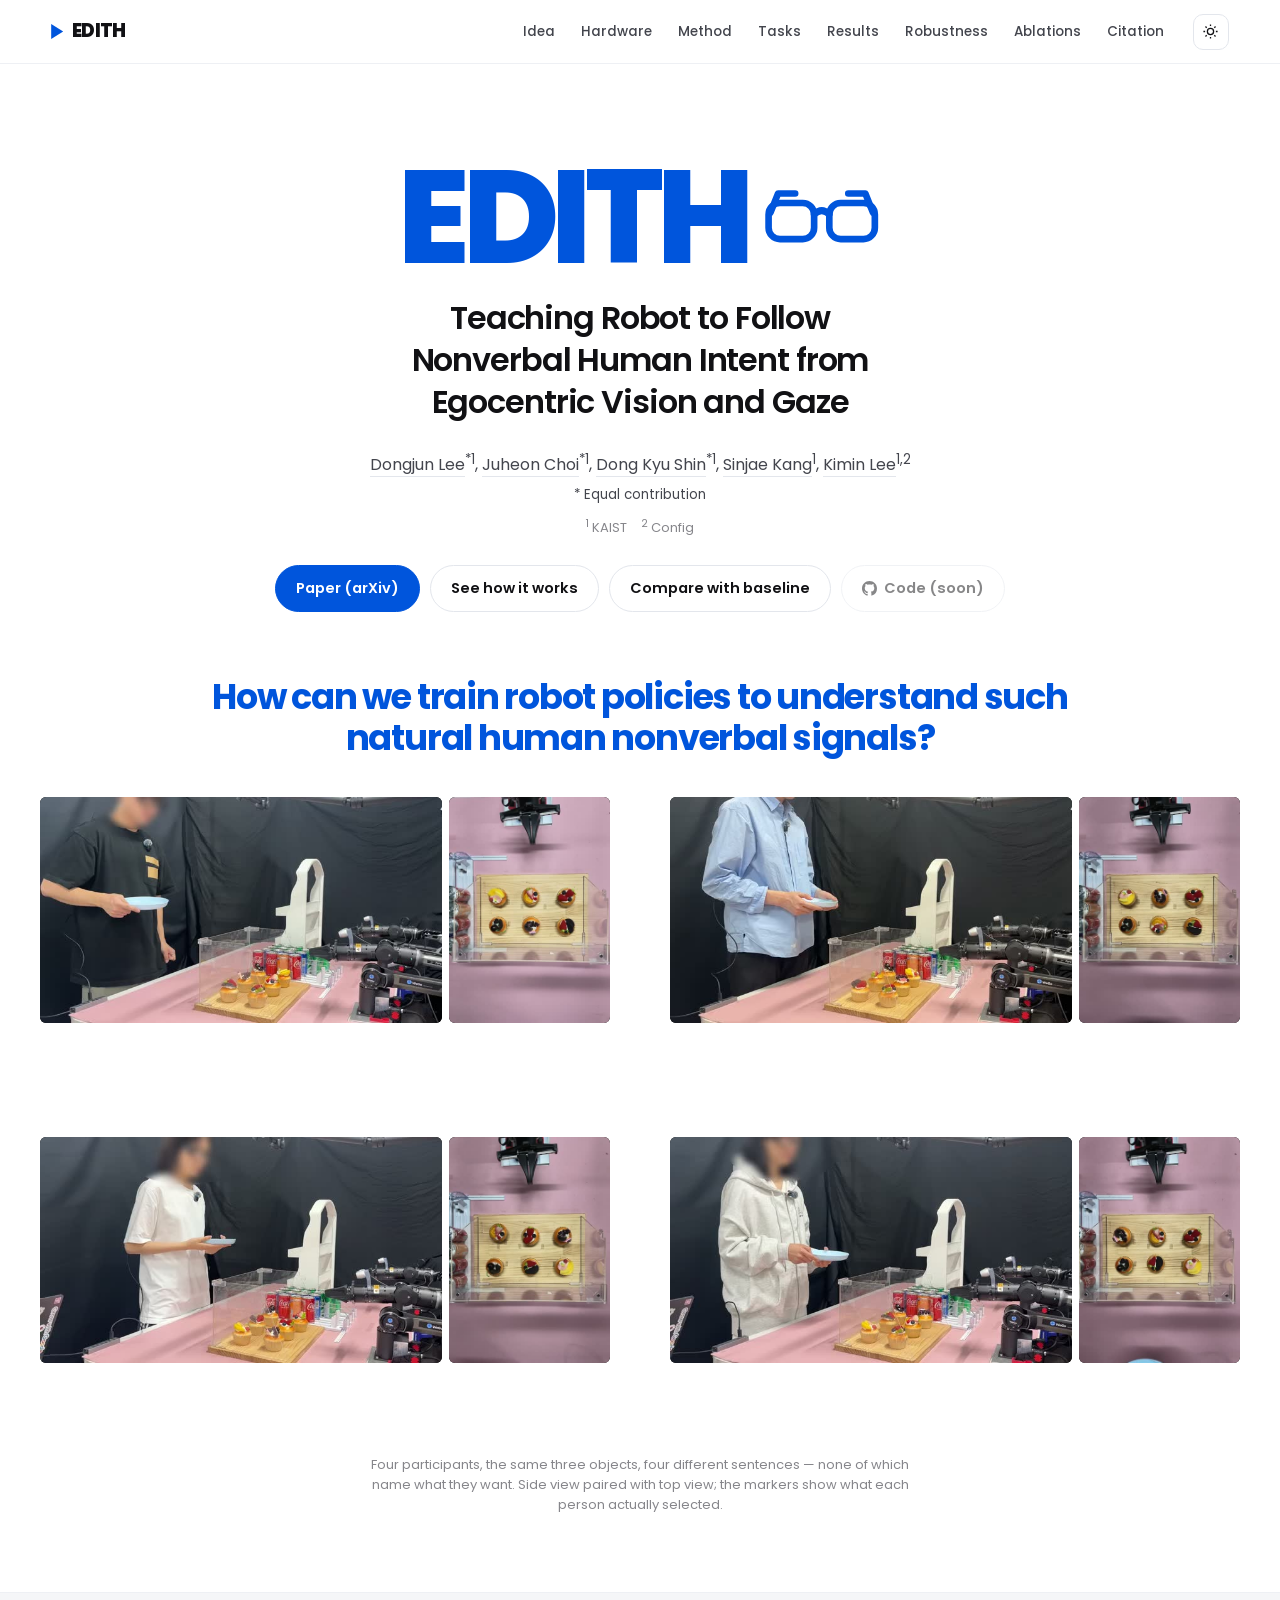
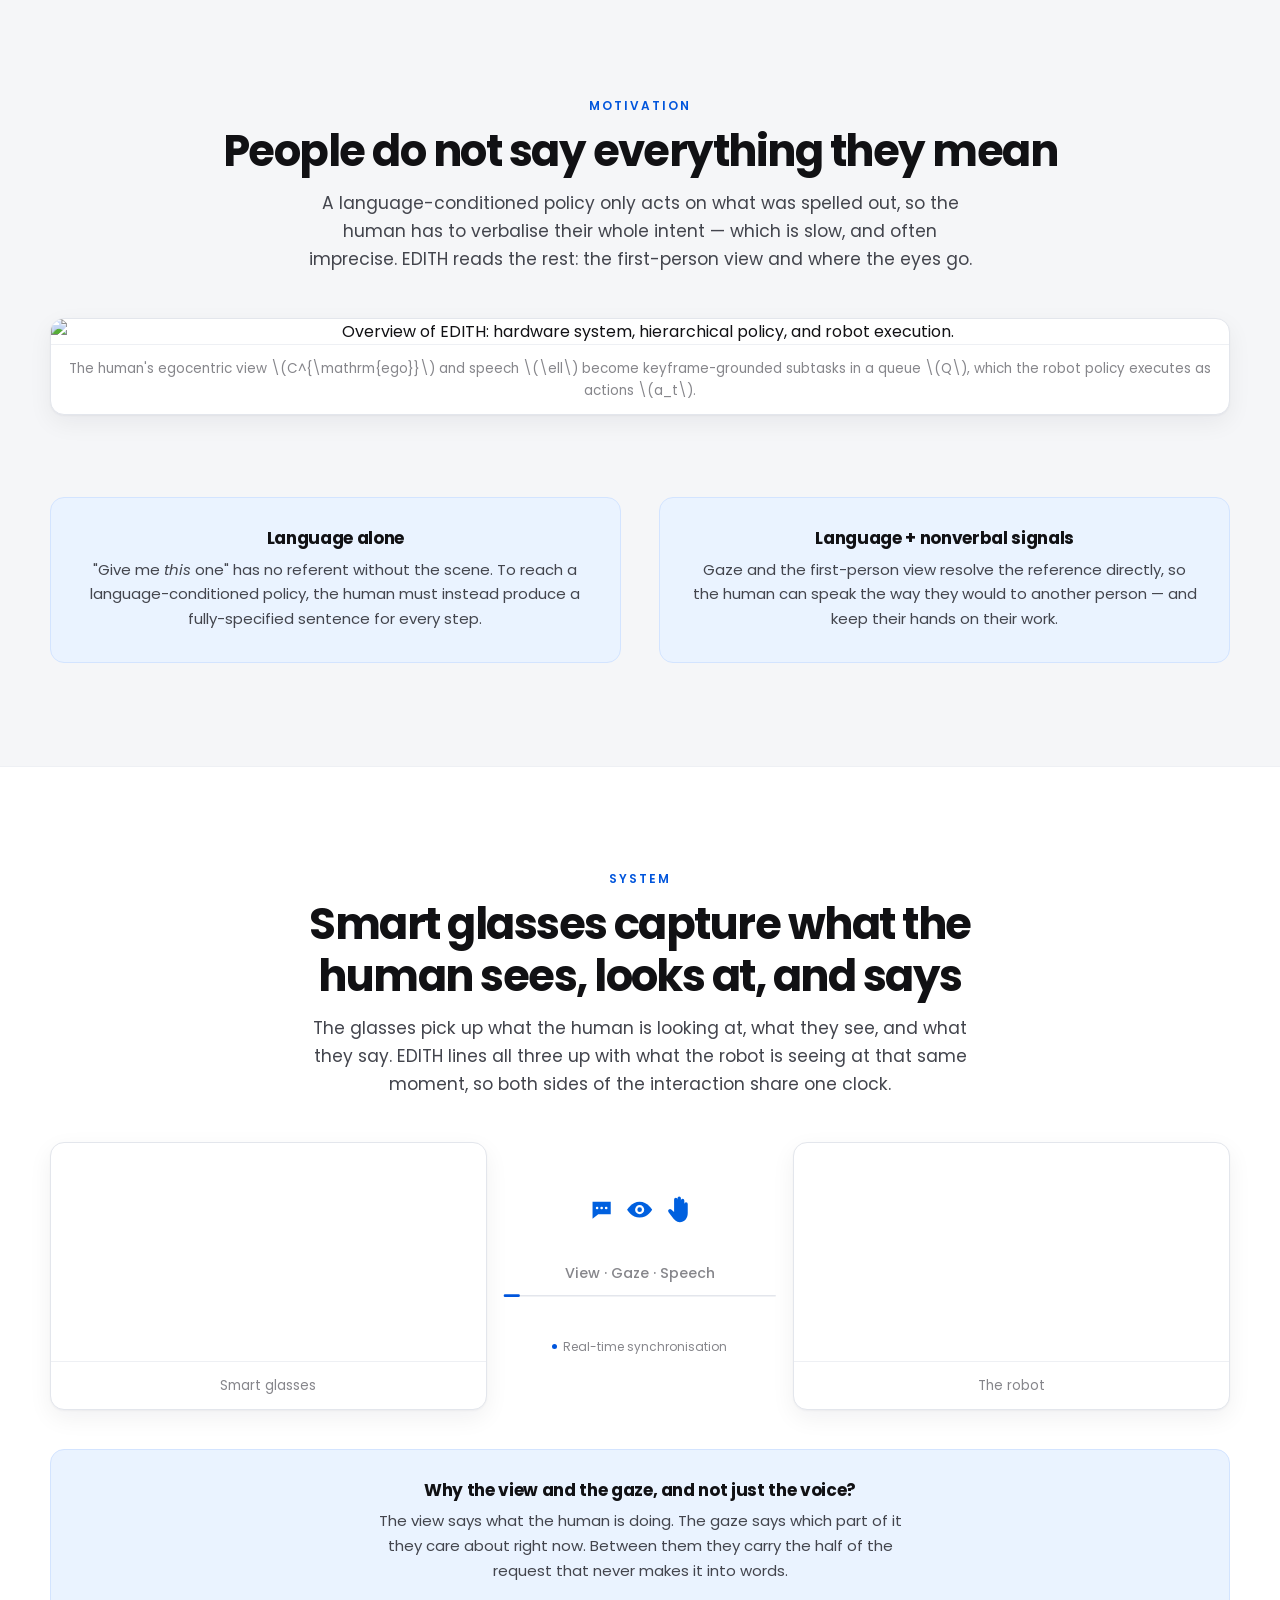
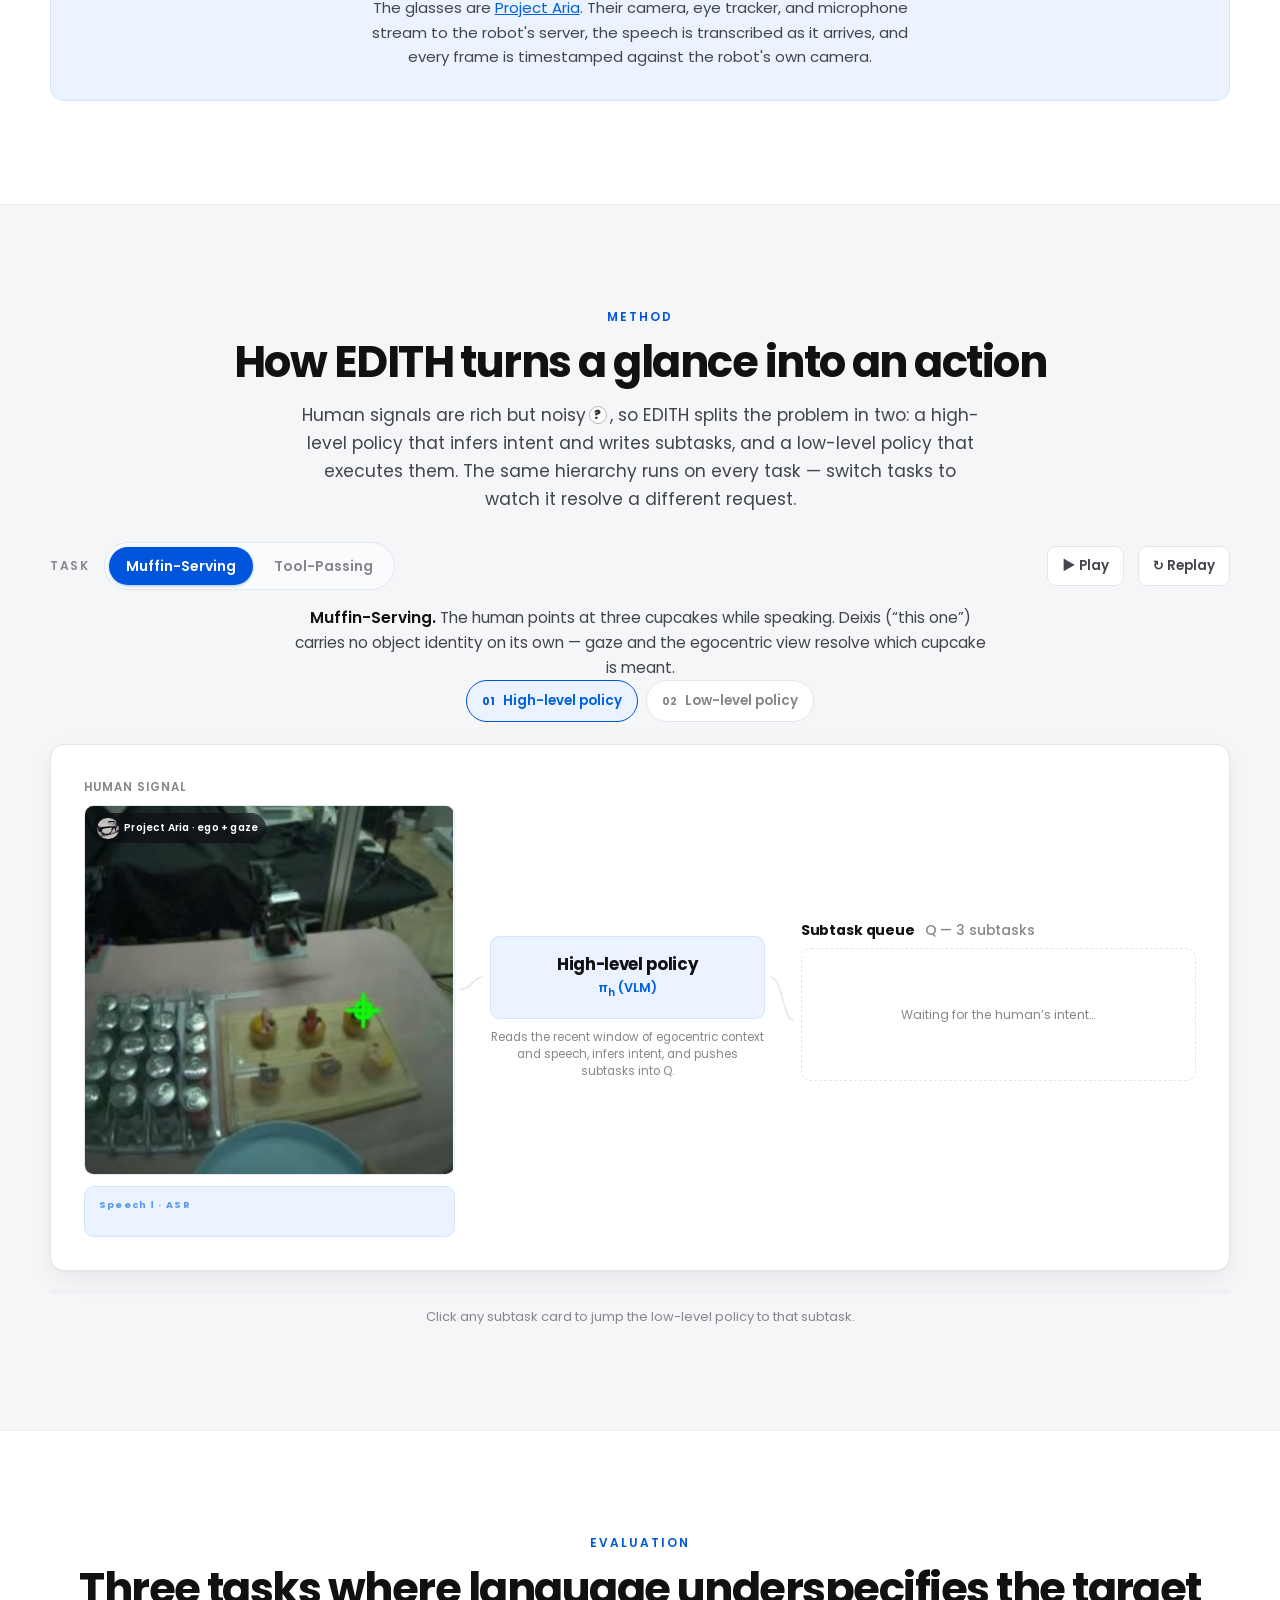
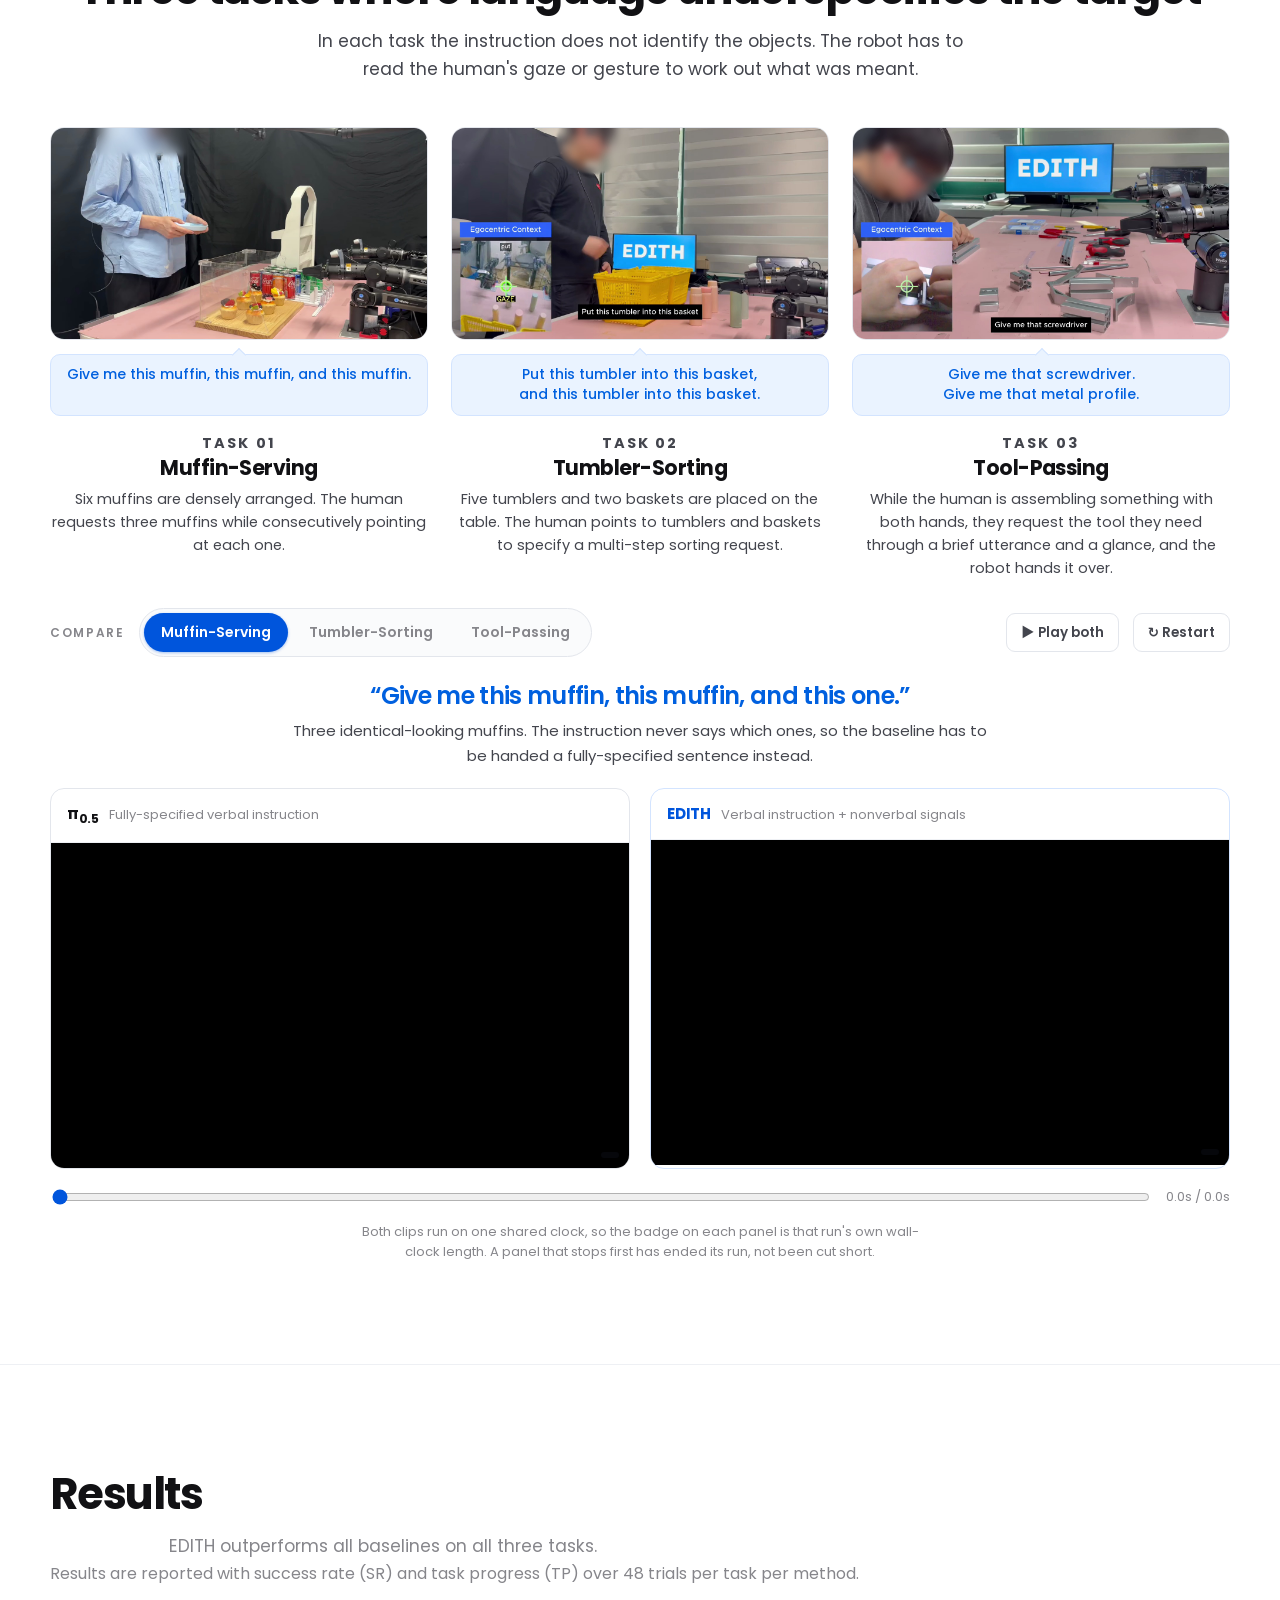
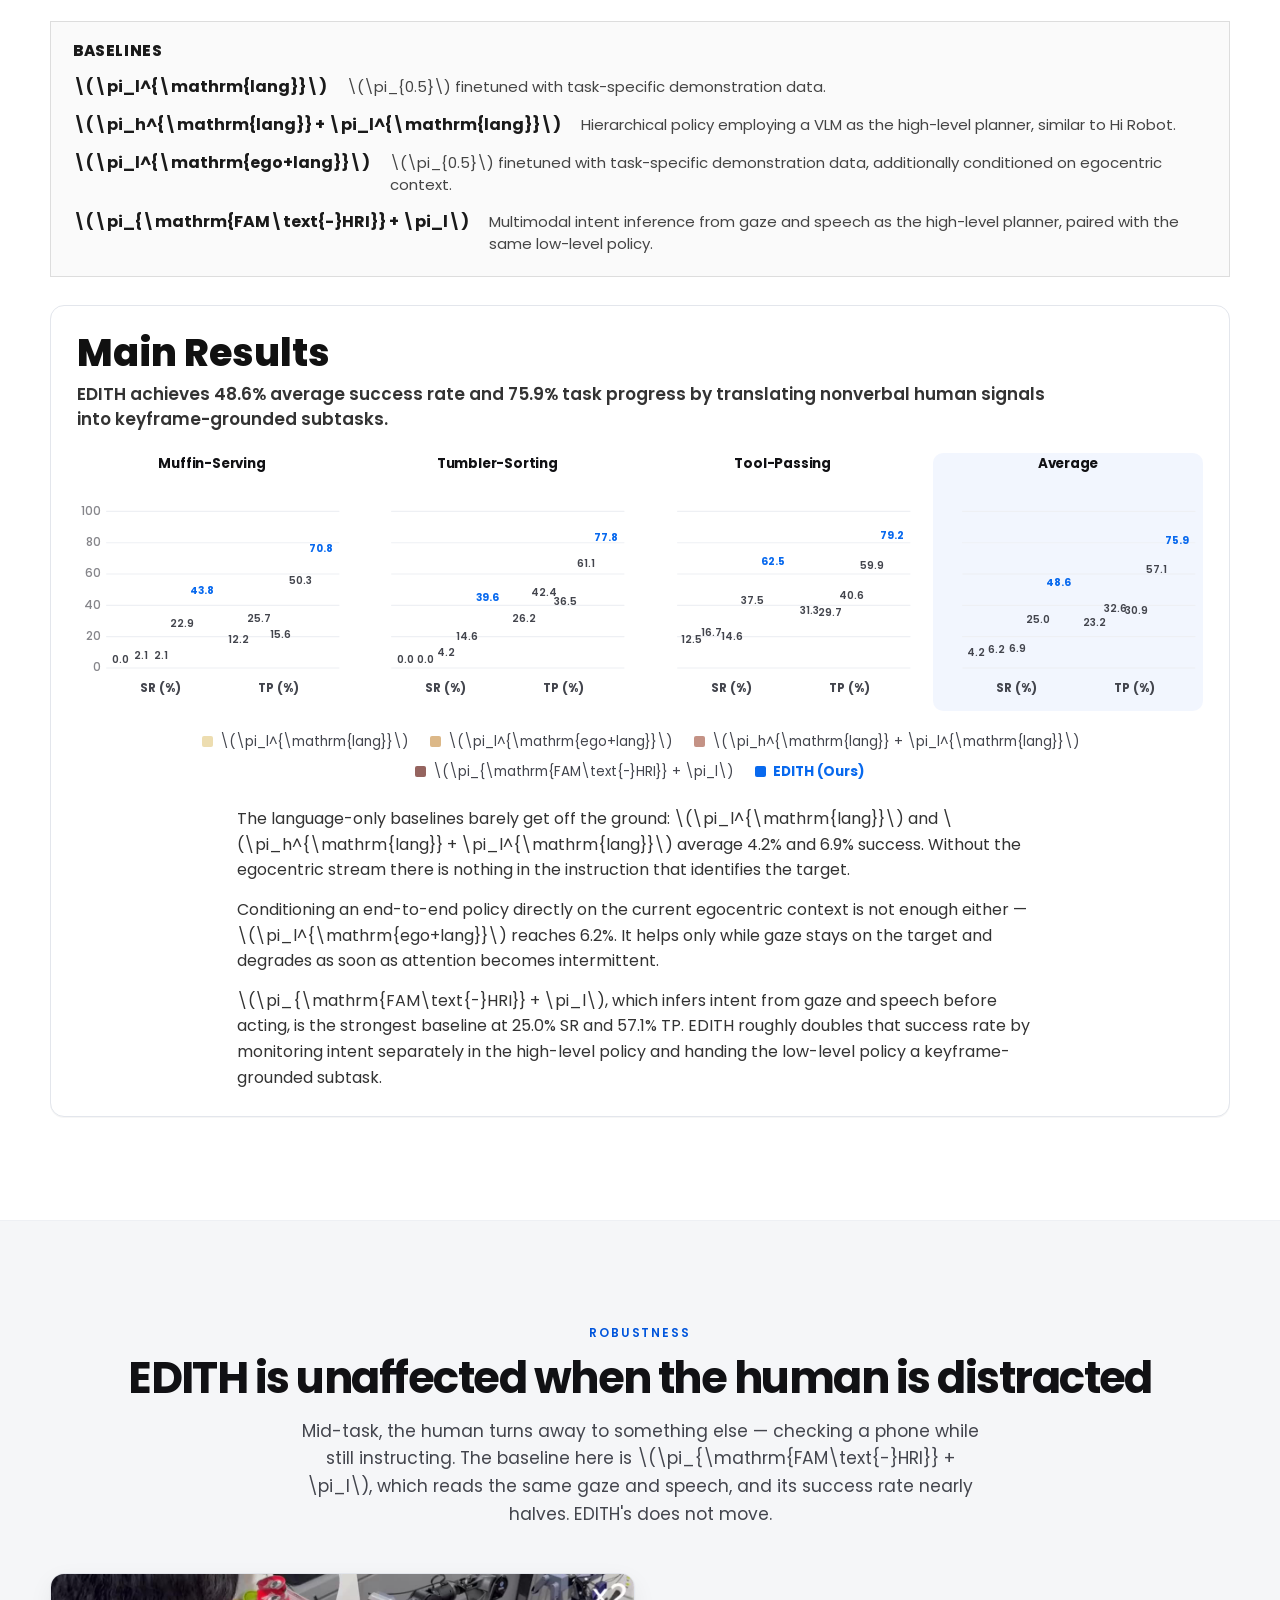
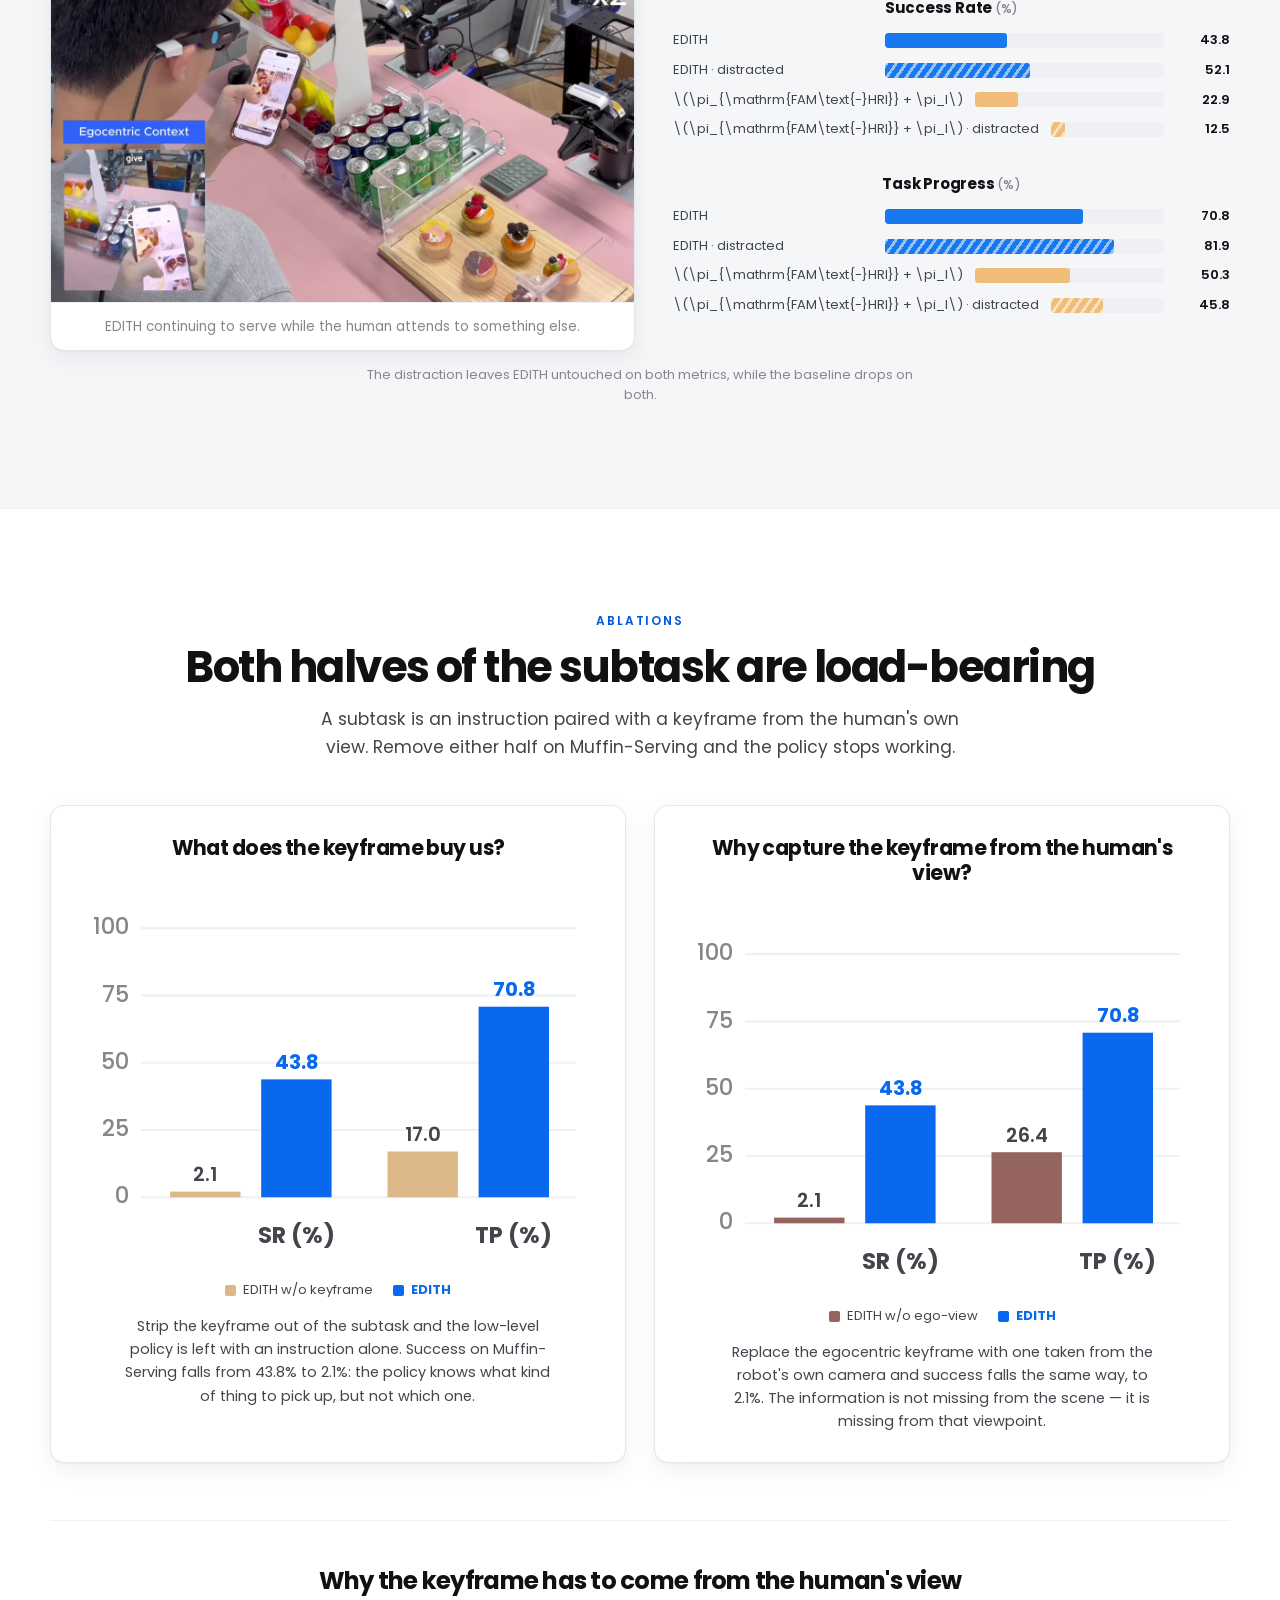
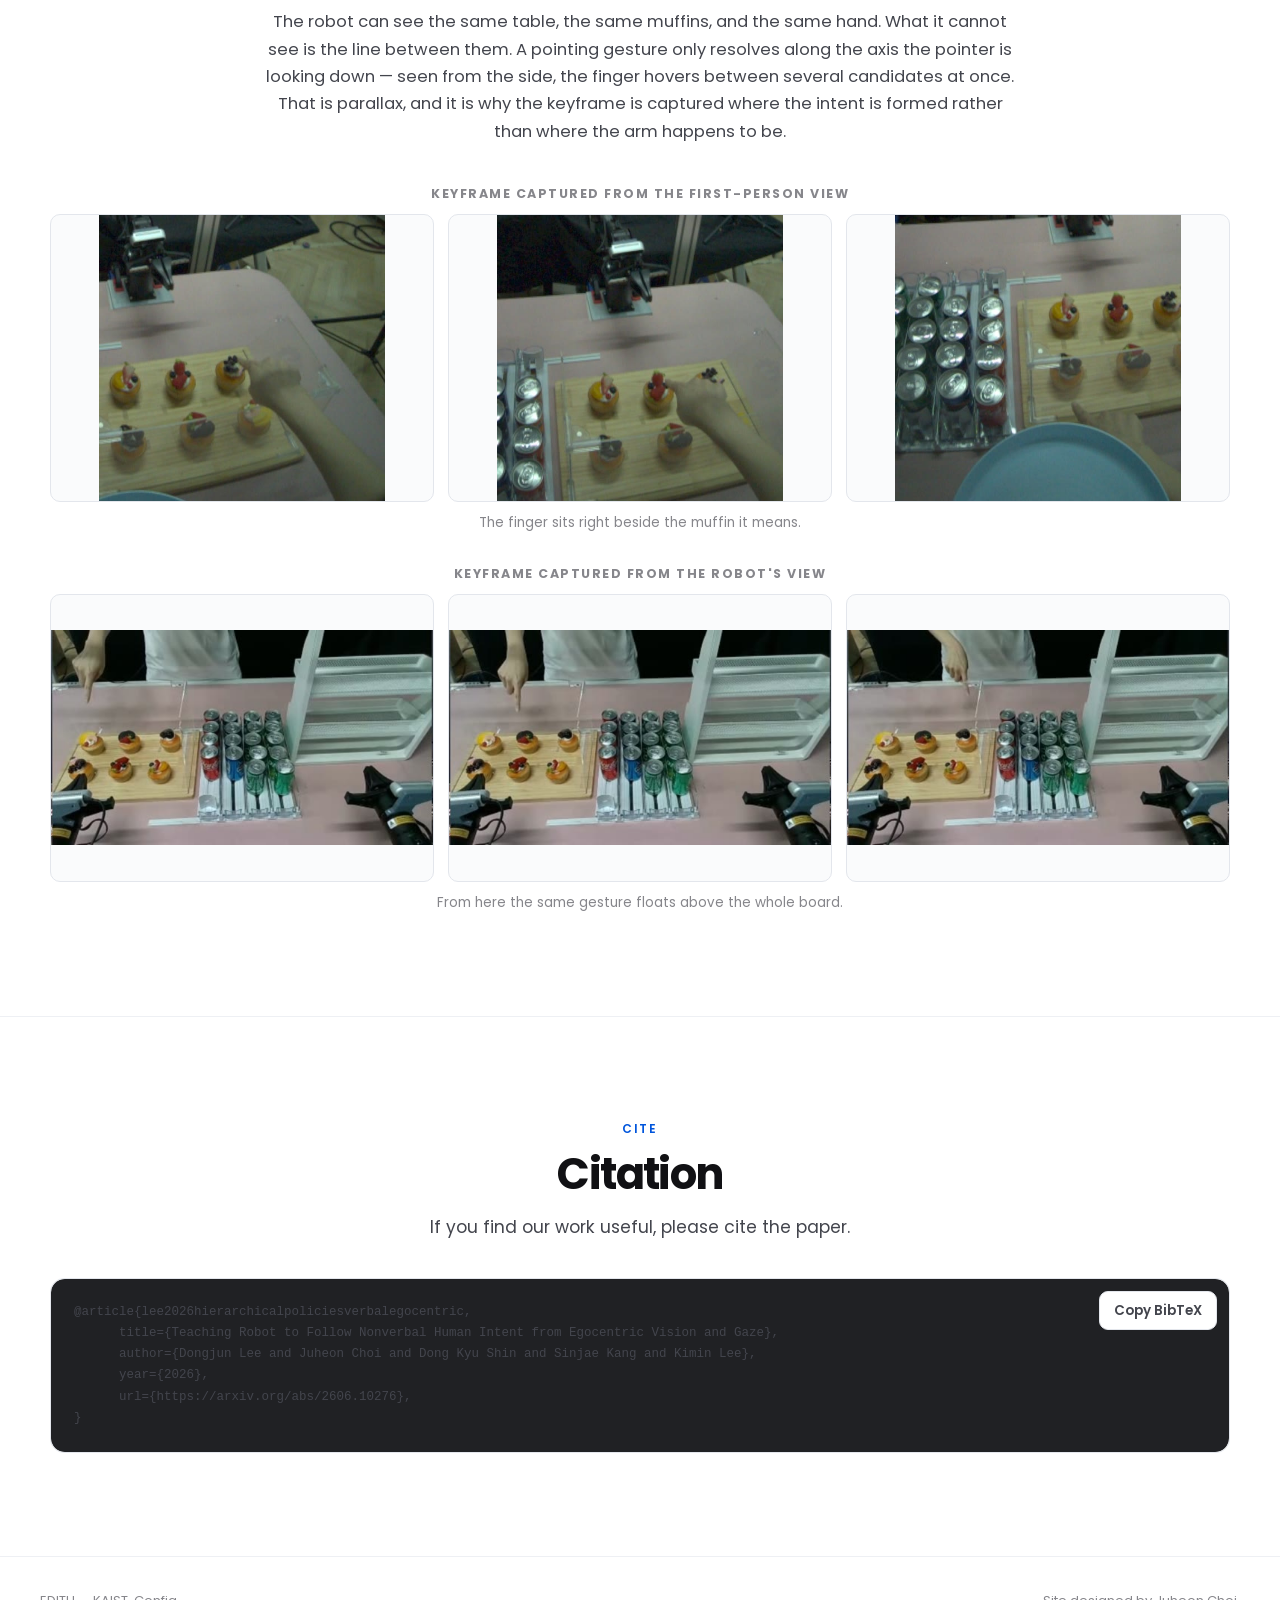
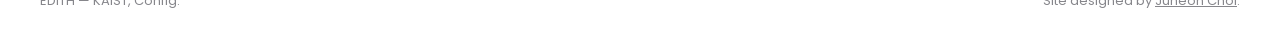
==== index.html @ f9e551e9 "Rebuild the site around the research presentation Rework the page in the presentation's visual langu" ====
<!doctype html>
<html lang="en">
  <head>
    <meta charset="utf-8">
    <meta name="viewport" content="width=device-width, initial-scale=1, viewport-fit=cover">
    <title>EDITH | Teaching Robot to Follow Nonverbal Human Intent from Egocentric Vision and Gaze</title>
    <meta name="description" content="EDITH helps robots infer human intent from first-person view, gaze, and speech, then act on that intent through a hierarchical policy.">
    <meta name="robots" content="index, follow">
    <link rel="canonical" href="https://project-edith.github.io/">
    <meta property="og:title" content="EDITH | Teaching Robot to Follow Nonverbal Human Intent from Egocentric Vision and Gaze">
    <meta property="og:description" content="EDITH helps robots infer human intent from first-person view, gaze, and speech, then act on that intent through a hierarchical policy.">
    <meta property="og:type" content="website">
    <meta property="og:url" content="https://project-edith.github.io/">
    <meta property="og:site_name" content="EDITH">
    <meta property="og:image" content="https://project-edith.github.io/assets/preview.png">
    <meta property="og:image:width" content="950">
    <meta property="og:image:height" content="756">
    <meta name="twitter:card" content="summary_large_image">
    <meta name="twitter:title" content="EDITH | Teaching Robot to Follow Nonverbal Human Intent from Egocentric Vision and Gaze">
    <meta name="twitter:description" content="EDITH helps robots infer human intent from first-person view, gaze, and speech, then act on that intent through a hierarchical policy.">
    <meta name="twitter:image" content="https://project-edith.github.io/assets/preview.png">
    <link rel="icon" href="assets/icon.png?v=20260605" type="image/png">
    <link rel="apple-touch-icon" href="assets/icon.png?v=20260605">

    <script>
      // Applied before first paint so a stored theme never flashes the other one.
      try {
        const stored = localStorage.getItem("edith-theme");
        if (stored === "light" || stored === "dark") document.documentElement.dataset.theme = stored;
      } catch (error) { /* storage blocked */ }
    </script>

    <link rel="preconnect" href="https://fonts.googleapis.com">
    <link rel="preconnect" href="https://fonts.gstatic.com" crossorigin>
    <link rel="stylesheet" href="https://fonts.googleapis.com/css2?family=Poppins:wght@400;500;600;700;800&family=Noto+Sans+KR:wght@400;500;600;700&display=swap">

    <script async src="https://www.googletagmanager.com/gtag/js?id=G-WE48BRQSDJ"></script>
    <script>
      window.dataLayer = window.dataLayer || [];
      function gtag(){dataLayer.push(arguments);}
      gtag("js", new Date());
      gtag("config", "G-WE48BRQSDJ");
    </script>

    <script>
      window.MathJax = {
        tex: { inlineMath: [["\\(", "\\)"]], processEscapes: true },
        options: { skipHtmlTags: ["script", "noscript", "style", "textarea", "pre", "code"] }
      };
    </script>
    <script defer src="https://cdn.jsdelivr.net/npm/mathjax@3/es5/tex-chtml.js"></script>

    <!-- styles.css first: it carries the result charts. site.css retunes its
         tokens and owns the page shell; mechanism.css owns the explorer. -->
    <link rel="stylesheet" href="styles.css?v=rebuild-20260921">
    <link rel="stylesheet" href="site.css?v=rebuild-20260921">
    <link rel="stylesheet" href="mechanism.css?v=rebuild-20260921">
  </head>

  <body>
    <header class="site-header">
      <a class="site-brand" href="#top"><i></i>EDITH</a>
      <nav class="site-nav" aria-label="Sections">
        <a href="#idea">Idea</a>
        <a href="#hardware">Hardware</a>
        <a href="#mechanism">Method</a>
        <a href="#tasks">Tasks</a>
        <a href="#results">Results</a>
        <a href="#robustness">Robustness</a>
        <a href="#ablations">Ablations</a>
        <a href="#citation">Citation</a>
      </nav>
      <button class="theme-toggle" type="button" data-theme-toggle aria-label="Toggle dark mode">
        <svg class="icon-sun" viewBox="0 0 24 24" aria-hidden="true"><circle cx="12" cy="12" r="4.4"/><path d="M12 2v2.4M12 19.6V22M2 12h2.4M19.6 12H22M4.9 4.9l1.7 1.7M17.4 17.4l1.7 1.7M19.1 4.9l-1.7 1.7M6.6 17.4l-1.7 1.7"/></svg>
        <svg class="icon-moon" viewBox="0 0 24 24" aria-hidden="true"><path d="M20 14.3A8.4 8.4 0 0 1 9.7 4a8.4 8.4 0 1 0 10.3 10.3Z"/></svg>
      </button>
    </header>

    <main id="top">
      <!-- ============================== hero ============================== -->
      <section class="section page-hero" aria-label="EDITH">
        <div class="shell">
          <h1>
            <span class="ph-title-line">EDITH<span class="glasses" role="img" aria-label="Smart glasses">
              <svg viewBox="0 0 64 34" aria-hidden="true">
                <defs><clipPath id="glasses-lenses"><rect x="6" y="12" width="20" height="15" rx="5"/><rect x="38" y="12" width="20" height="15" rx="5"/></clipPath></defs>
                <g fill="none" stroke="currentColor" stroke-width="3.5" stroke-linecap="round" stroke-linejoin="round">
                  <path d="M5 15 9 5h9M59 15 55 5h-9"/>
                  <rect x="4" y="10" width="24" height="19" rx="6"/>
                  <rect x="36" y="10" width="24" height="19" rx="6"/>
                  <path d="M28 16q4-4 8 0"/>
                </g>
                <g clip-path="url(#glasses-lenses)"><path class="lens-shimmer" d="M-12 8h9l14 25H2Z" fill="currentColor" opacity=".32"/></g>
              </svg>
            </span></span>
          </h1>
          <p class="ph-subtitle">
            Teaching Robot to Follow Nonverbal Human Intent
            from Egocentric Vision and Gaze
          </p>

          <p class="ph-authors">
            <a href="https://dgjun32.github.io/" target="_blank" rel="noopener">Dongjun Lee</a><sup>*1</sup>,
            <a href="https://juheonchoi.com" target="_blank" rel="noopener">Juheon Choi</a><sup>*1</sup>,
            <a href="https://donkeyu99.github.io/" target="_blank" rel="noopener">Dong Kyu Shin</a><sup>*1</sup>,
            <a href="https://sinjae.me/" target="_blank" rel="noopener">Sinjae Kang</a><sup>1</sup>,
            <a href="https://sites.google.com/view/kiminlee" target="_blank" rel="noopener">Kimin Lee</a><sup>1,2</sup>
            <br><small>* Equal contribution</small>
          </p>
          <p class="ph-affil">
            <span><sup>1</sup> KAIST</span><span><sup>2</sup> Config</span>
          </p>

          <div class="ph-links">
            <a class="is-primary" href="https://arxiv.org/abs/2606.10276" target="_blank" rel="noopener" data-analytics-event="click_paper" data-resource-kind="paper">Paper (arXiv)</a>
            <a href="#mechanism">See how it works</a>
            <a href="#tasks">Compare with baseline</a>
            <a aria-disabled="true" data-analytics-event="click_code" data-resource-kind="code">
              <svg viewBox="0 0 16 16" aria-hidden="true"><path d="M8 0C3.58 0 0 3.58 0 8c0 3.54 2.29 6.53 5.47 7.59.4.07.55-.17.55-.38 0-.19-.01-.82-.01-1.49-2.01.37-2.53-.49-2.69-.94-.09-.23-.48-.94-.82-1.13-.28-.15-.68-.52-.01-.53.63-.01 1.08.58 1.23.82.72 1.21 1.87.87 2.33.66.07-.52.28-.87.51-1.07-1.78-.2-3.64-.89-3.64-3.95 0-.87.31-1.59.82-2.15-.08-.2-.36-1.02.08-2.12 0 0 .67-.21 2.2.82.64-.18 1.32-.27 2-.27.68 0 1.36.09 2 .27 1.53-1.04 2.2-.82 2.2-.82.44 1.1.16 1.92.08 2.12.51.56.82 1.27.82 2.15 0 3.07-1.87 3.75-3.65 3.95.29.25.54.73.54 1.48 0 1.07-.01 1.93-.01 2.2 0 .21.15.46.55.38A8.01 8.01 0 0016 8c0-4.42-3.58-8-8-8z"/></svg>
              Code (soon)
            </a>
          </div>

          <h2 class="nv-question">How can we train robot policies to understand such<br class="nv-break">natural human nonverbal signals?</h2>
          <div class="nv-stage">
            <div class="nv-grid" data-nonverbal aria-label="Four participants asking for the same three objects"></div>
          </div>
          <p class="section-note" style="text-align:center;margin-inline:auto">
            Four participants, the same three objects, four different sentences —
            none of which name what they want. Side view paired with top view;
            the markers show what each person actually selected.
          </p>
        </div>
      </section>

      <!-- ============================== idea ============================== -->
      <section class="section is-sunken" id="idea">
        <div class="shell" data-reveal>
          <p class="section-kicker">Motivation</p>
          <h2>People do not say everything they mean</h2>
          <p class="section-lede">
            A language-conditioned policy only acts on what was spelled out, so the human
            has to verbalise their whole intent — which is slow, and often imprecise.
            EDITH reads the rest: the first-person view and where the eyes go.
          </p>

          <figure class="figure-frame">
            <img src="assets/overview_figure.png" alt="Overview of EDITH: hardware system, hierarchical policy, and robot execution.">
            <figcaption>
              The human's egocentric view \(C^{\mathrm{ego}}\) and speech \(\ell\) become
              keyframe-grounded subtasks in a queue \(Q\), which the robot policy executes as
              actions \(a_t\).
            </figcaption>
          </figure>

          <div class="duo">
            <div class="callout">
              <h3>Language alone</h3>
              <p>
                "Give me <em>this</em> one" has no referent without the scene. To reach a
                language-conditioned policy, the human must instead produce a fully-specified
                sentence for every step.
              </p>
            </div>
            <div class="callout">
              <h3>Language + nonverbal signals</h3>
              <p>
                Gaze and the first-person view resolve the reference directly, so the human can
                speak the way they would to another person — and keep their hands on their work.
              </p>
            </div>
          </div>
        </div>
      </section>

      <!-- ============================ hardware ============================ -->
      <section class="section" id="hardware">
        <div class="shell" data-reveal>
          <p class="section-kicker">System</p>
          <h2>Smart glasses capture what the<br class="nv-break">human sees, looks at, and says</h2>
          <p class="section-lede">
            The glasses pick up what the human is looking at, what they see, and what they
            say. EDITH lines all three up with what the robot is seeing at that same moment,
            so both sides of the interaction share one clock.
          </p>

          <div class="hw-diagram">
            <figure class="figure-frame hw-device">
              <video autoplay muted loop playsinline preload="metadata">
                <source src="assets/web/glass.mp4" type="video/mp4">
              </video>
              <figcaption>Smart glasses</figcaption>
            </figure>

            <div class="hw-link" role="img" aria-label="The human's view, gaze, and speech stream from the glasses to the robot in real time">
              <span class="intent-icons hw-icons" aria-hidden="true">
                <svg class="speech-icon" viewBox="0 0 24 24"><path d="M4 5h16v11H9l-5 4V5Z"/><g class="speech-dots"><circle cx="8" cy="10.5" r="1.15"/><circle cx="12" cy="10.5" r="1.15"/><circle cx="16" cy="10.5" r="1.15"/></g></svg>
                <svg class="gaze-icon" viewBox="0 0 24 24"><path d="M1 12s4-7 11-7 11 7 11 7-4 7-11 7S1 12 1 12Z"/><g class="gaze-pupil"><circle class="icon-cutout" cx="12" cy="12" r="4"/><circle cx="12" cy="12" r="2"/></g></svg>
                <svg class="gesture-icon" viewBox="0 0 24 24"><path d="M8 12V3a1.5 1.5 0 0 1 3 0v7-8a1.5 1.5 0 0 1 3 0v8-6a1.5 1.5 0 0 1 3 0v7-4a1.5 1.5 0 0 1 3 0v8c0 5-3 8-7 8-3 0-5-2-7-5l-3-4a1.7 1.7 0 0 1 2.5-2.2L8 14Z"/></svg>
              </span>
              <svg class="hw-lane-svg" viewBox="0 0 360 140" aria-hidden="true">
                <defs><path pathLength="100" id="hw-lane" d="M0 90 H360"/></defs>
                <text class="hw-stream-label" x="180" y="66">View · Gaze · Speech</text>
                <g class="hw-track"><use href="#hw-lane"/></g>
                <g class="hw-packets"><use class="hw-packet" href="#hw-lane"/></g>
              </svg>
              <span class="hw-sync"><i></i>Real-time synchronisation</span>
            </div>

            <figure class="figure-frame hw-device">
              <video autoplay muted loop playsinline preload="metadata">
                <source src="assets/web/robot.mp4" type="video/mp4">
              </video>
              <figcaption>The robot</figcaption>
            </figure>
          </div>

          <div class="callout">
            <h3>Why the view and the gaze, and not just the voice?</h3>
            <p>
              The view says what the human is doing. The gaze says which part of it they
              care about right now. Between them they carry the half of the request that
              never makes it into words.
            </p>
            <p>
              The glasses are
              <a href="https://www.projectaria.com/" target="_blank" rel="noreferrer">Project Aria</a>.
              Their camera, eye tracker, and microphone stream to the robot's server, the
              speech is transcribed as it arrives, and every frame is timestamped against
              the robot's own camera.
            </p>
          </div>
        </div>
      </section>

      <!-- =========================== mechanism ============================ -->
      <section class="section is-sunken mech" id="mechanism" data-mech-root>
        <div class="shell">
          <p class="section-kicker">Method</p>
          <h2>How EDITH turns a glance into an action</h2>
          <p class="section-lede">
            Human signals are rich but noisy<button class="noisy-help-button" type="button" data-noisy-modal-open aria-label="Why are human signals noisy?">?</button>, so EDITH splits the problem in two: a high-level
            policy that infers intent and writes subtasks, and a low-level policy that executes
            them. The same hierarchy runs on every task — switch tasks to watch it resolve a
            different request.
          </p>

          <div class="mech-toolbar">
            <span class="mech-toolbar-label">Task</span>
            <div class="pill-tabs" role="tablist" aria-label="Task" data-mech-tasks></div>
            <span class="mech-spacer"></span>
            <button class="ghost-button" type="button" data-mech-play>❚❚ Pause</button>
            <button class="ghost-button" type="button" data-mech-replay>↻ Replay</button>
          </div>

          <p class="mech-caption" data-mech-caption></p>
          <ol class="mech-acts" role="tablist" aria-label="Pipeline stage" data-mech-acts></ol>
          <div class="mech-stage" data-mech-stage></div>
          <div class="mech-transport"><div class="mech-progress"><i data-mech-progress></i></div></div>
          <p class="section-note">
            Click any subtask card to jump the low-level policy to that subtask.
          </p>
        </div>
      </section>

      <!-- ============================= tasks ============================== -->
      <section class="section" id="tasks">
        <div class="shell" data-reveal>
          <p class="section-kicker">Evaluation</p>
          <h2>Three tasks where language underspecifies the target</h2>
          <p class="section-lede">
            In each task the instruction does not identify the objects. The robot has to read
            the human's gaze or gesture to work out what was meant.
          </p>

          <div class="eval-grid">
            <figure class="eval-task" data-eval-task="muffin">
              <div class="eval-media">
                <video src="assets/scene/tasks/muffin.mp4" poster="assets/scene/tasks/muffin.jpg"
                       muted loop playsinline preload="metadata" aria-label="Muffin-Serving evaluation run"></video>
              </div>
              <blockquote class="eval-command"><span></span></blockquote>
              <figcaption>
                <p class="eval-index">Task 01</p>
                <h3>Muffin-Serving</h3>
                <p>Six muffins are densely arranged. The human requests three muffins while consecutively pointing at each one.</p>
              </figcaption>
            </figure>
            <figure class="eval-task" data-eval-task="tumbler">
              <div class="eval-media">
                <video src="assets/scene/tasks/tumbler.mp4" poster="assets/scene/tasks/tumbler.jpg"
                       muted loop playsinline preload="metadata" aria-label="Tumbler-Sorting evaluation run"></video>
              </div>
              <blockquote class="eval-command"><span></span></blockquote>
              <figcaption>
                <p class="eval-index">Task 02</p>
                <h3>Tumbler-Sorting</h3>
                <p>Five tumblers and two baskets are placed on the table. The human points to tumblers and baskets to specify a multi-step sorting request.</p>
              </figcaption>
            </figure>
            <figure class="eval-task" data-eval-task="tool">
              <div class="eval-media">
                <video src="assets/scene/tasks/tool.mp4" poster="assets/scene/tasks/tool.jpg"
                       muted loop playsinline preload="metadata" aria-label="Tool-Passing evaluation run"></video>
              </div>
              <blockquote class="eval-command"><span></span></blockquote>
              <figcaption>
                <p class="eval-index">Task 03</p>
                <h3>Tool-Passing</h3>
                <p>While the human is assembling something with both hands, they request the tool they need through a brief utterance and a glance, and the robot hands it over.</p>
              </figcaption>
            </figure>
          </div>
        </div>

        <div class="shell" data-compare-root>
          <div class="compare-toolbar">
            <span class="mech-toolbar-label">Compare</span>
            <div class="pill-tabs" role="tablist" aria-label="Task" data-compare-tabs></div>
            <span class="mech-spacer"></span>
            <button class="ghost-button" type="button" data-compare-play>❚❚ Pause both</button>
            <button class="ghost-button" type="button" data-compare-restart>↻ Restart</button>
          </div>

          <p class="compare-ask" data-compare-ask></p>
          <p class="compare-note" data-compare-note></p>
          <div class="compare-stage" data-compare-stage></div>
          <div class="compare-transport">
            <input type="range" min="0" max="30" step="0.05" value="0" data-compare-scrub aria-label="Scrub both videos">
            <span class="compare-clock" data-compare-clock>0.0s / 0.0s</span>
          </div>
          <p class="section-note">
            Both clips run on one shared clock, so the badge on each panel is that run's own
            wall-clock length. A panel that stops first has ended its run, not been cut short.
          </p>
        </div>
      </section>

      <!-- ============================ results ============================= -->
      <section class="section result-section" id="results">
        <div class="section-inner">
          <div class="section-heading wide">
            <h2>Results</h2>
            <p class="section-lede">
              EDITH outperforms all baselines on all three tasks.
            </p>
            <p>
              Results are reported with success rate (SR) and task progress (TP)
              over 48 trials per task per method.
            </p>
          </div>

          <div class="baseline-definitions" data-animate>
            <h3>Baselines</h3>
            <dl>
              <div class="baseline-item">
                <dt>\(\pi_l^{\mathrm{lang}}\)</dt>
                <dd>\(\pi_{0.5}\) finetuned with task-specific demonstration data.</dd>
              </div>
              <div class="baseline-item">
                <dt>\(\pi_h^{\mathrm{lang}} + \pi_l^{\mathrm{lang}}\)</dt>
                <dd>Hierarchical policy employing a VLM as the high-level planner, similar to Hi Robot.</dd>
              </div>
              <div class="baseline-item">
                <dt>\(\pi_l^{\mathrm{ego+lang}}\)</dt>
                <dd>\(\pi_{0.5}\) finetuned with task-specific demonstration data, additionally conditioned on egocentric context.</dd>
              </div>
              <div class="baseline-item">
                <dt>\(\pi_{\mathrm{FAM\text{-}HRI}} + \pi_l\)</dt>
                <dd>Multimodal intent inference from gaze and speech as the high-level planner, paired with the same low-level policy.</dd>
              </div>
            </dl>
          </div>

          <div class="animated-results" data-animate>
            <article class="chart-panel performance-chart">
              <div class="chart-header"><div><span>Main Results</span></div></div>

              <p class="main-results-claim">
                EDITH achieves 48.6% average success rate and 75.9% task
                progress by translating nonverbal human signals into
                keyframe-grounded subtasks.
              </p>

              <div class="res-charts"><section class="res-panel"><h4>Muffin-Serving</h4><svg viewBox="0 0 250 215" role="img" aria-label="Muffin-Serving: EDITH SR 43.8 percent, TP 70.8 percent"><path d="M27 175H243" class="res-gridline"/><text x="22" y="178" text-anchor="end" class="res-axis-number">0</text><path d="M27 146H243" class="res-gridline"/><text x="22" y="149" text-anchor="end" class="res-axis-number">20</text><path d="M27 117H243" class="res-gridline"/><text x="22" y="120" text-anchor="end" class="res-axis-number">40</text><path d="M27 88H243" class="res-gridline"/><text x="22" y="91" text-anchor="end" class="res-axis-number">60</text><path d="M27 59H243" class="res-gridline"/><text x="22" y="62" text-anchor="end" class="res-axis-number">80</text><path d="M27 30H243" class="res-gridline"/><text x="22" y="33" text-anchor="end" class="res-axis-number">100</text><rect class="res-bar method-0" x="32" y="175" width="16" height="0"/><text class="res-value" x="40" y="170" text-anchor="middle">0.0</text><rect class="res-bar method-1" x="51" y="171.955" width="16" height="3.045"/><text class="res-value" x="59" y="166.955" text-anchor="middle">2.1</text><rect class="res-bar method-2" x="70" y="171.955" width="16" height="3.045"/><text class="res-value" x="78" y="166.955" text-anchor="middle">2.1</text><rect class="res-bar method-3" x="89" y="141.795" width="16" height="33.205"/><text class="res-value" x="97" y="136.795" text-anchor="middle">22.9</text><rect class="res-bar method-4" x="108" y="111.49" width="16" height="63.51"/><text class="res-value is-ours" x="116" y="106.49" text-anchor="middle">43.8</text><text x="77" y="197" text-anchor="middle" class="res-axis-label">SR (%)</text><rect class="res-bar method-0" x="142" y="157.31" width="16" height="17.69"/><text class="res-value" x="150" y="152.31" text-anchor="middle">12.2</text><rect class="res-bar method-1" x="161" y="137.735" width="16" height="37.265"/><text class="res-value" x="169" y="132.735" text-anchor="middle">25.7</text><rect class="res-bar method-2" x="180" y="152.38" width="16" height="22.62"/><text class="res-value" x="188" y="147.38" text-anchor="middle">15.6</text><rect class="res-bar method-3" x="199" y="102.065" width="16" height="72.935"/><text class="res-value" x="207" y="97.065" text-anchor="middle">50.3</text><rect class="res-bar method-4" x="218" y="72.34" width="16" height="102.66"/><text class="res-value is-ours" x="226" y="67.34" text-anchor="middle">70.8</text><text x="187" y="197" text-anchor="middle" class="res-axis-label">TP (%)</text></svg></section><section class="res-panel"><h4>Tumbler-Sorting</h4><svg viewBox="0 0 250 215" role="img" aria-label="Tumbler-Sorting: EDITH SR 39.6 percent, TP 77.8 percent"><path d="M27 175H243" class="res-gridline"/><path d="M27 146H243" class="res-gridline"/><path d="M27 117H243" class="res-gridline"/><path d="M27 88H243" class="res-gridline"/><path d="M27 59H243" class="res-gridline"/><path d="M27 30H243" class="res-gridline"/><rect class="res-bar method-0" x="32" y="175" width="16" height="0"/><text class="res-value" x="40" y="170" text-anchor="middle">0.0</text><rect class="res-bar method-1" x="51" y="175" width="16" height="0"/><text class="res-value" x="59" y="170" text-anchor="middle">0.0</text><rect class="res-bar method-2" x="70" y="168.91" width="16" height="6.09"/><text class="res-value" x="78" y="163.91" text-anchor="middle">4.2</text><rect class="res-bar method-3" x="89" y="153.83" width="16" height="21.17"/><text class="res-value" x="97" y="148.83" text-anchor="middle">14.6</text><rect class="res-bar method-4" x="108" y="117.58" width="16" height="57.42"/><text class="res-value is-ours" x="116" y="112.58" text-anchor="middle">39.6</text><text x="77" y="197" text-anchor="middle" class="res-axis-label">SR (%)</text><rect class="res-bar method-0" x="142" y="137.01" width="16" height="37.99"/><text class="res-value" x="150" y="132.01" text-anchor="middle">26.2</text><rect class="res-bar method-1" x="161" y="113.52" width="16" height="61.48"/><text class="res-value" x="169" y="108.52" text-anchor="middle">42.4</text><rect class="res-bar method-2" x="180" y="122.075" width="16" height="52.925"/><text class="res-value" x="188" y="117.075" text-anchor="middle">36.5</text><rect class="res-bar method-3" x="199" y="86.405" width="16" height="88.595"/><text class="res-value" x="207" y="81.405" text-anchor="middle">61.1</text><rect class="res-bar method-4" x="218" y="62.19" width="16" height="112.81"/><text class="res-value is-ours" x="226" y="57.19" text-anchor="middle">77.8</text><text x="187" y="197" text-anchor="middle" class="res-axis-label">TP (%)</text></svg></section><section class="res-panel"><h4>Tool-Passing</h4><svg viewBox="0 0 250 215" role="img" aria-label="Tool-Passing: EDITH SR 62.5 percent, TP 79.2 percent"><path d="M27 175H243" class="res-gridline"/><path d="M27 146H243" class="res-gridline"/><path d="M27 117H243" class="res-gridline"/><path d="M27 88H243" class="res-gridline"/><path d="M27 59H243" class="res-gridline"/><path d="M27 30H243" class="res-gridline"/><rect class="res-bar method-0" x="32" y="156.875" width="16" height="18.125"/><text class="res-value" x="40" y="151.875" text-anchor="middle">12.5</text><rect class="res-bar method-1" x="51" y="150.785" width="16" height="24.215"/><text class="res-value" x="59" y="145.785" text-anchor="middle">16.7</text><rect class="res-bar method-2" x="70" y="153.83" width="16" height="21.17"/><text class="res-value" x="78" y="148.83" text-anchor="middle">14.6</text><rect class="res-bar method-3" x="89" y="120.625" width="16" height="54.375"/><text class="res-value" x="97" y="115.625" text-anchor="middle">37.5</text><rect class="res-bar method-4" x="108" y="84.375" width="16" height="90.625"/><text class="res-value is-ours" x="116" y="79.375" text-anchor="middle">62.5</text><text x="77" y="197" text-anchor="middle" class="res-axis-label">SR (%)</text><rect class="res-bar method-0" x="142" y="129.615" width="16" height="45.385"/><text class="res-value" x="150" y="124.615" text-anchor="middle">31.3</text><rect class="res-bar method-1" x="161" y="131.935" width="16" height="43.065"/><text class="res-value" x="169" y="126.935" text-anchor="middle">29.7</text><rect class="res-bar method-2" x="180" y="116.13" width="16" height="58.87"/><text class="res-value" x="188" y="111.13" text-anchor="middle">40.6</text><rect class="res-bar method-3" x="199" y="88.145" width="16" height="86.855"/><text class="res-value" x="207" y="83.145" text-anchor="middle">59.9</text><rect class="res-bar method-4" x="218" y="60.16" width="16" height="114.84"/><text class="res-value is-ours" x="226" y="55.16" text-anchor="middle">79.2</text><text x="187" y="197" text-anchor="middle" class="res-axis-label">TP (%)</text></svg></section><section class="res-panel is-average"><h4>Average</h4><svg viewBox="0 0 250 215" role="img" aria-label="Average: EDITH SR 48.6 percent, TP 75.9 percent"><path d="M27 175H243" class="res-gridline"/><path d="M27 146H243" class="res-gridline"/><path d="M27 117H243" class="res-gridline"/><path d="M27 88H243" class="res-gridline"/><path d="M27 59H243" class="res-gridline"/><path d="M27 30H243" class="res-gridline"/><rect class="res-bar method-0" x="32" y="168.91" width="16" height="6.09"/><text class="res-value" x="40" y="163.91" text-anchor="middle">4.2</text><rect class="res-bar method-1" x="51" y="166.01" width="16" height="8.99"/><text class="res-value" x="59" y="161.01" text-anchor="middle">6.2</text><rect class="res-bar method-2" x="70" y="164.995" width="16" height="10.005"/><text class="res-value" x="78" y="159.995" text-anchor="middle">6.9</text><rect class="res-bar method-3" x="89" y="138.75" width="16" height="36.25"/><text class="res-value" x="97" y="133.75" text-anchor="middle">25.0</text><rect class="res-bar method-4" x="108" y="104.53" width="16" height="70.47"/><text class="res-value is-ours" x="116" y="99.53" text-anchor="middle">48.6</text><text x="77" y="197" text-anchor="middle" class="res-axis-label">SR (%)</text><rect class="res-bar method-0" x="142" y="141.36" width="16" height="33.64"/><text class="res-value" x="150" y="136.36" text-anchor="middle">23.2</text><rect class="res-bar method-1" x="161" y="127.73" width="16" height="47.27"/><text class="res-value" x="169" y="122.73" text-anchor="middle">32.6</text><rect class="res-bar method-2" x="180" y="130.195" width="16" height="44.805"/><text class="res-value" x="188" y="125.195" text-anchor="middle">30.9</text><rect class="res-bar method-3" x="199" y="92.205" width="16" height="82.795"/><text class="res-value" x="207" y="87.205" text-anchor="middle">57.1</text><rect class="res-bar method-4" x="218" y="64.945" width="16" height="110.055"/><text class="res-value is-ours" x="226" y="59.945" text-anchor="middle">75.9</text><text x="187" y="197" text-anchor="middle" class="res-axis-label">TP (%)</text></svg></section></div>
              <div class="res-legend" aria-label="Chart legend"><span><i class="method-0"></i>\(\pi_l^{\mathrm{lang}}\)</span><span><i class="method-1"></i>\(\pi_l^{\mathrm{ego+lang}}\)</span><span><i class="method-2"></i>\(\pi_h^{\mathrm{lang}} + \pi_l^{\mathrm{lang}}\)</span><span><i class="method-3"></i>\(\pi_{\mathrm{FAM\text{-}HRI}} + \pi_l\)</span><span class="is-ours"><i class="method-4"></i>EDITH (Ours)</span></div>

              <div class="main-results-analysis-copy">
                <p>
                  The language-only baselines barely get off the ground:
                  \(\pi_l^{\mathrm{lang}}\) and
                  \(\pi_h^{\mathrm{lang}} + \pi_l^{\mathrm{lang}}\) average
                  4.2% and 6.9% success. Without the egocentric stream there is
                  nothing in the instruction that identifies the target.
                </p>
                <p>
                  Conditioning an end-to-end policy directly on the current
                  egocentric context is not enough either —
                  \(\pi_l^{\mathrm{ego+lang}}\) reaches 6.2%. It helps only
                  while gaze stays on the target and degrades as soon as
                  attention becomes intermittent.
                </p>
                <p>
                  \(\pi_{\mathrm{FAM\text{-}HRI}} + \pi_l\), which infers
                  intent from gaze and speech before acting, is the strongest
                  baseline at 25.0% SR and 57.1% TP. EDITH roughly doubles that
                  success rate by monitoring intent separately in the high-level
                  policy and handing the low-level policy a keyframe-grounded
                  subtask.
                </p>
              </div>
            </article>
          </div>

        </div>
      </section>


      <!-- ========================== robustness ============================ -->
      <section class="section is-sunken" id="robustness">
        <div class="shell" data-reveal>
          <p class="section-kicker">Robustness</p>
          <h2>EDITH is unaffected when the human is distracted</h2>
          <p class="section-lede">
            Mid-task, the human turns away to something else — checking a phone while
            still instructing. The baseline here is
            \(\pi_{\mathrm{FAM\text{-}HRI}} + \pi_l\), which reads the same gaze and
            speech, and its success rate nearly halves. EDITH's does not move.
          </p>

          <div class="distract-grid">
            <figure class="figure-frame" style="margin-top:0">
              <video autoplay muted loop playsinline preload="metadata" poster="assets/scene/distraction.jpg">
                <source src="assets/web/edith_distraction.mp4" type="video/mp4">
              </video>
              <figcaption>EDITH continuing to serve while the human attends to something else.</figcaption>
            </figure>

            <div class="distract-charts">
          <div class="distract-chart">
            <h3>Success Rate <small style="font-weight:450;color:var(--muted)">(%)</small></h3>
            <div class="bar-row is-edith"><span>EDITH</span><div class="bar"><i style="--bar-width:43.8%"></i></div><b>43.8</b></div>
            <div class="bar-row is-edith is-distracted"><span>EDITH · distracted</span><div class="bar"><i style="--bar-width:52.1%"></i></div><b>52.1</b></div>
            <div class="bar-row is-baseline"><span>\(\pi_{\mathrm{FAM\text{-}HRI}} + \pi_l\)</span><div class="bar"><i style="--bar-width:22.9%"></i></div><b>22.9</b></div>
            <div class="bar-row is-baseline is-distracted"><span>\(\pi_{\mathrm{FAM\text{-}HRI}} + \pi_l\) · distracted</span><div class="bar"><i style="--bar-width:12.5%"></i></div><b>12.5</b></div>
          </div>
          <div class="distract-chart">
            <h3>Task Progress <small style="font-weight:450;color:var(--muted)">(%)</small></h3>
            <div class="bar-row is-edith"><span>EDITH</span><div class="bar"><i style="--bar-width:70.8%"></i></div><b>70.8</b></div>
            <div class="bar-row is-edith is-distracted"><span>EDITH · distracted</span><div class="bar"><i style="--bar-width:81.9%"></i></div><b>81.9</b></div>
            <div class="bar-row is-baseline"><span>\(\pi_{\mathrm{FAM\text{-}HRI}} + \pi_l\)</span><div class="bar"><i style="--bar-width:50.3%"></i></div><b>50.3</b></div>
            <div class="bar-row is-baseline is-distracted"><span>\(\pi_{\mathrm{FAM\text{-}HRI}} + \pi_l\) · distracted</span><div class="bar"><i style="--bar-width:45.8%"></i></div><b>45.8</b></div>
          </div>
            </div>
          </div>

          <p class="section-note">
            The distraction leaves EDITH untouched on both metrics, while the baseline
            drops on both.
          </p>
        </div>
      </section>

      <!-- =========================== ablations ============================ -->
      <section class="section" id="ablations">
        <div class="shell" data-reveal>
          <p class="section-kicker">Ablations</p>
          <h2>Both halves of the subtask are load-bearing</h2>
          <p class="section-lede">
            A subtask is an instruction paired with a keyframe from the human's own
            view. Remove either half on Muffin-Serving and the policy stops working.
          </p>

          <div class="ablation-grid">
            <article class="ablation-card">
              <h3>What does the keyframe buy us?</h3>
              <div class="ablation-chart"><svg viewBox="0 0 250 200" role="img" aria-label="EDITH w/o keyframe: SR 2.1 versus EDITH 43.8 percent, TP 17.0 versus EDITH 70.8 percent"><path d="M30 160H240" class="res-gridline"/><text x="24" y="163" text-anchor="end" class="res-axis-number">0</text><path d="M30 127.5H240" class="res-gridline"/><text x="24" y="130.5" text-anchor="end" class="res-axis-number">25</text><path d="M30 95H240" class="res-gridline"/><text x="24" y="98" text-anchor="end" class="res-axis-number">50</text><path d="M30 62.5H240" class="res-gridline"/><text x="24" y="65.5" text-anchor="end" class="res-axis-number">75</text><path d="M30 30H240" class="res-gridline"/><text x="24" y="33" text-anchor="end" class="res-axis-number">100</text><rect class="res-bar method-1" x="44" y="157.27" width="34" height="2.73"/><text class="res-value" x="61" y="152.27" text-anchor="middle">2.1</text><rect class="res-bar method-4" x="88" y="103.06" width="34" height="56.94"/><text class="res-value is-ours" x="105" y="98.06" text-anchor="middle">43.8</text><text x="105" y="182" text-anchor="middle" class="res-axis-label">SR (%)</text><rect class="res-bar method-1" x="149" y="137.9" width="34" height="22.1"/><text class="res-value" x="166" y="132.9" text-anchor="middle">17.0</text><rect class="res-bar method-4" x="193" y="67.96" width="34" height="92.04"/><text class="res-value is-ours" x="210" y="62.96" text-anchor="middle">70.8</text><text x="210" y="182" text-anchor="middle" class="res-axis-label">TP (%)</text></svg></div>
              <div class="ablation-legend">
                <span><i class="method-1"></i>EDITH w/o keyframe</span>
                <span class="is-ours"><i class="method-4"></i>EDITH</span>
              </div>
              <p>Strip the keyframe out of the subtask and the low-level policy is left with an instruction alone. Success on Muffin-Serving falls from 43.8% to 2.1%: the policy knows what kind of thing to pick up, but not which one.</p>
            </article>
            <article class="ablation-card">
              <h3>Why capture the keyframe from the human's view?</h3>
              <div class="ablation-chart"><svg viewBox="0 0 250 200" role="img" aria-label="EDITH w/o ego-view: SR 2.1 versus EDITH 43.8 percent, TP 26.4 versus EDITH 70.8 percent"><path d="M30 160H240" class="res-gridline"/><text x="24" y="163" text-anchor="end" class="res-axis-number">0</text><path d="M30 127.5H240" class="res-gridline"/><text x="24" y="130.5" text-anchor="end" class="res-axis-number">25</text><path d="M30 95H240" class="res-gridline"/><text x="24" y="98" text-anchor="end" class="res-axis-number">50</text><path d="M30 62.5H240" class="res-gridline"/><text x="24" y="65.5" text-anchor="end" class="res-axis-number">75</text><path d="M30 30H240" class="res-gridline"/><text x="24" y="33" text-anchor="end" class="res-axis-number">100</text><rect class="res-bar method-3" x="44" y="157.27" width="34" height="2.73"/><text class="res-value" x="61" y="152.27" text-anchor="middle">2.1</text><rect class="res-bar method-4" x="88" y="103.06" width="34" height="56.94"/><text class="res-value is-ours" x="105" y="98.06" text-anchor="middle">43.8</text><text x="105" y="182" text-anchor="middle" class="res-axis-label">SR (%)</text><rect class="res-bar method-3" x="149" y="125.68" width="34" height="34.32"/><text class="res-value" x="166" y="120.68" text-anchor="middle">26.4</text><rect class="res-bar method-4" x="193" y="67.96" width="34" height="92.04"/><text class="res-value is-ours" x="210" y="62.96" text-anchor="middle">70.8</text><text x="210" y="182" text-anchor="middle" class="res-axis-label">TP (%)</text></svg></div>
              <div class="ablation-legend">
                <span><i class="method-3"></i>EDITH w/o ego-view</span>
                <span class="is-ours"><i class="method-4"></i>EDITH</span>
              </div>
              <p>Replace the egocentric keyframe with one taken from the robot's own camera and success falls the same way, to 2.1%. The information is not missing from the scene — it is missing from that viewpoint.</p>
            </article>
          </div>

          <div class="parallax">
            <h3>Why the keyframe has to come from the human's view</h3>
            <p>
              The robot can see the same table, the same muffins, and the same hand.
              What it cannot see is the line between them. A pointing gesture only
              resolves along the axis the pointer is looking down — seen from the
              side, the finger hovers between several candidates at once. That is
              parallax, and it is why the keyframe is captured where the intent is
              formed rather than where the arm happens to be.
            </p>

            <div class="parallax-rows">
              <div class="parallax-row">
                <p class="parallax-label">Keyframe captured from the first-person view</p>
                <div class="parallax-strip"><figure><img src="assets/scene/parallax/ego-1.jpg" alt="First-person view keyframe 1" loading="lazy"></figure><figure><img src="assets/scene/parallax/ego-2.jpg" alt="First-person view keyframe 2" loading="lazy"></figure><figure><img src="assets/scene/parallax/ego-3.jpg" alt="First-person view keyframe 3" loading="lazy"></figure></div>
                <p class="parallax-note">The finger sits right beside the muffin it means.</p>
              </div>
              <div class="parallax-row">
                <p class="parallax-label">Keyframe captured from the robot's view</p>
                <div class="parallax-strip"><figure><img src="assets/scene/parallax/robot-1.jpg" alt="Robot view keyframe 1" loading="lazy"></figure><figure><img src="assets/scene/parallax/robot-2.jpg" alt="Robot view keyframe 2" loading="lazy"></figure><figure><img src="assets/scene/parallax/robot-3.jpg" alt="Robot view keyframe 3" loading="lazy"></figure></div>
                <p class="parallax-note">From here the same gesture floats above the whole board.</p>
              </div>
            </div>
          </div>
        </div>
      </section>

      <!-- ============================ citation ============================ -->
      <section class="section" id="citation">
        <div class="shell" data-reveal>
          <p class="section-kicker">Cite</p>
          <h2>Citation</h2>
          <p class="section-lede">If you find our work useful, please cite the paper.</p>
          <div class="cite-block">
            <button class="ghost-button cite-copy" type="button" data-copy="#bibtex">Copy BibTeX</button>
            <pre><code id="bibtex">@article{lee2026hierarchicalpoliciesverbalegocentric,
      title={Teaching Robot to Follow Nonverbal Human Intent from Egocentric Vision and Gaze},
      author={Dongjun Lee and Juheon Choi and Dong Kyu Shin and Sinjae Kang and Kimin Lee},
      year={2026},
      url={https://arxiv.org/abs/2606.10276},
}</code></pre>
          </div>
        </div>
      </section>
    </main>

    <dialog class="noisy-modal" id="noisy-modal" aria-labelledby="noisy-modal-title">
      <div class="noisy-modal-panel">
        <button class="noisy-modal-close" type="button" data-noisy-modal-close aria-label="Close noisy signal example">
          &times;
        </button>
        <h3 id="noisy-modal-title">Why are human signals noisy?</h3>
        <video
          class="noisy-modal-video"
          muted
          playsinline
          preload="metadata"
          data-video-sequence="assets/web/noisy1.mp4,assets/web/noisy2.mp4,assets/web/noisy3.mp4,assets/web/noisy5.mp4,assets/web/noisy6.mp4"
          aria-label="Noisy egocentric signal example"
        >
          <source src="assets/web/noisy1.mp4" type="video/mp4">
        </video>
        <p>
          Eye gaze can shift unstably frame by frame, and the egocentric view
          changes frequently as the human moves. These temporal changes make
          the signal rich but noisy.
        </p>
      </div>
    </dialog>


    <footer class="site-footer">
      <p>EDITH — KAIST, Config.</p>
      <p>Site designed by <a href="https://juheonchoi.com" target="_blank" rel="noopener">Juheon Choi</a>.</p>
    </footer>

    <script src="assets/episode_000000_actions.js?v=episode-action-20260604"></script>
    <script src="script.js?v=rebuild-20260921"></script>
    <script src="site.js?v=rebuild-20260921"></script>
    <script src="mechanism.js?v=rebuild-20260921"></script>
    <script src="nonverbal.js?v=rebuild-20260921"></script>
  </body>
</html>
---- styles.css ----
:root {
  --ink: #202124;
  --muted-ink: #626b73;
  --paper: #faf9f5;
  --surface: #ffffff;
  --surface-strong: #f1f6f3;
  --line: #d9e2dc;
  --line-dark: rgba(255, 255, 255, 0.18);
  --teal: #00736e;
  --teal-deep: #004f4b;
  --amber: #c56b28;
  --clay: #a34d3f;
  --blue: #496f9e;
  --paper-lang: #efe0b8;
  --paper-ego: #f4c078;
  --paper-hierarchy: #c68c7b;
  --paper-edith: #afd1e8;
  --paper-edith-deep: #0f6592;
  --charcoal: #202826;
  --shadow: 0 22px 54px rgba(32, 33, 36, 0.15);
  --radius: 8px;
  --content: 1180px;
}

* {
  box-sizing: border-box;
}

html {
  scroll-behavior: smooth;
}

body {
  margin: 0;
  color: var(--ink);
  background: var(--paper);
  font-family:
    Inter, ui-sans-serif, system-ui, -apple-system, BlinkMacSystemFont, "Segoe UI",
    sans-serif;
  font-size: 16px;
  line-height: 1.65;
}

a {
  color: inherit;
}

button,
video {
  font: inherit;
}

.site-header {
  position: sticky;
  top: 0;
  z-index: 30;
  display: flex;
  align-items: center;
  justify-content: space-between;
  gap: 24px;
  min-height: 68px;
  padding: 0 32px;
  border-bottom: 1px solid rgba(217, 226, 220, 0.9);
  background: rgba(250, 249, 245, 0.92);
  backdrop-filter: blur(16px);
}

.brand,
.site-nav {
  display: flex;
  align-items: center;
}

.brand {
  gap: 10px;
  font-weight: 850;
  text-decoration: none;
}

.brand-mark {
  width: 18px;
  height: 18px;
  border: 3px solid var(--teal);
  border-right-color: var(--amber);
  border-radius: 50%;
}

.site-nav {
  gap: 22px;
  color: var(--muted-ink);
  font-size: 14px;
  font-weight: 750;
}

.site-nav a {
  position: relative;
  text-decoration: none;
}

.site-nav a::after {
  position: absolute;
  right: 0;
  bottom: -8px;
  left: 0;
  height: 2px;
  content: "";
  background: var(--teal);
  transform: scaleX(0);
  transform-origin: center;
  transition: transform 160ms ease;
}

.site-nav a:hover,
.site-nav a.is-active {
  color: var(--ink);
}

.site-nav a:hover::after,
.site-nav a.is-active::after {
  transform: scaleX(1);
}

.hero {
  position: relative;
  display: grid;
  grid-template-columns: minmax(0, 0.95fr) minmax(360px, 0.75fr);
  gap: 42px;
  align-items: center;
  min-height: min(780px, 78svh);
  padding: 76px 32px 92px;
  color: #ffffff;
  background: var(--charcoal);
  overflow: hidden;
  isolation: isolate;
}

.hero-bg {
  position: absolute;
  inset: 0;
  z-index: -2;
  background-image: url("assets/hero-edith.png");
  background-position: center;
  background-size: cover;
  filter: saturate(0.92);
}

.hero::before {
  position: absolute;
  inset: 0;
  z-index: -1;
  content: "";
  background:
    linear-gradient(90deg, rgba(14, 20, 19, 0.78), rgba(14, 20, 19, 0.38)),
    rgba(14, 20, 19, 0.18);
}

.hero-content,
.hero-player {
  width: min(100%, 560px);
}

.hero-content {
  justify-self: end;
}

.hero-player {
  position: relative;
  aspect-ratio: 3 / 2;
  border: 1px solid rgba(255, 255, 255, 0.24);
  border-radius: var(--radius);
  background: #101614;
  box-shadow: var(--shadow);
  overflow: hidden;
}

.hero-player video,
.comparison-panel video,
.demo-card video,
.video-shell video {
  display: block;
  width: 100%;
  height: 100%;
  object-fit: cover;
}

.hero-player-overlay {
  position: absolute;
  right: 16px;
  bottom: 16px;
  left: 16px;
  display: flex;
  justify-content: space-between;
  gap: 14px;
  padding: 12px 14px;
  border: 1px solid rgba(255, 255, 255, 0.18);
  border-radius: var(--radius);
  color: #ffffff;
  background: rgba(15, 22, 21, 0.72);
  backdrop-filter: blur(10px);
}

.hero-player-overlay span {
  color: rgba(255, 255, 255, 0.76);
  font-size: 13px;
  font-weight: 800;
}

.hero-player-overlay strong {
  font-size: 13px;
}

.eyebrow,
.section-kicker {
  margin: 0 0 12px;
  color: var(--amber);
  font-size: 13px;
  font-weight: 850;
  letter-spacing: 0;
  text-transform: uppercase;
}

.hero .eyebrow {
  color: #ffd495;
}

h1,
h2,
h3,
p {
  margin-top: 0;
}

h1 {
  max-width: 10ch;
  margin-bottom: 18px;
  font-size: 86px;
  line-height: 0.95;
  letter-spacing: 0;
  text-shadow: 0 8px 28px rgba(0, 0, 0, 0.28);
}

h2 {
  margin-bottom: 18px;
  font-size: 40px;
  line-height: 1.12;
  letter-spacing: 0;
}

h3 {
  margin-bottom: 10px;
  font-size: 21px;
  line-height: 1.25;
  letter-spacing: 0;
}

.hero-subtitle {
  max-width: 620px;
  margin-bottom: 30px;
  font-size: 23px;
  line-height: 1.35;
  text-shadow: 0 4px 18px rgba(0, 0, 0, 0.3);
}

.hero-actions {
  display: flex;
  flex-wrap: wrap;
  gap: 12px;
}

.button {
  display: inline-flex;
  align-items: center;
  justify-content: center;
  min-height: 44px;
  padding: 0 18px;
  border: 1px solid transparent;
  border-radius: var(--radius);
  cursor: pointer;
  font-weight: 850;
  text-decoration: none;
  transition:
    background 160ms ease,
    border-color 160ms ease,
    color 160ms ease,
    transform 160ms ease;
}

.button:hover {
  transform: translateY(-1px);
}

.button.primary {
  color: #ffffff;
  background: var(--teal);
}

.button.primary:hover {
  background: var(--teal-deep);
}

.button.secondary {
  color: #ffffff;
  border-color: rgba(255, 255, 255, 0.55);
  background: rgba(255, 255, 255, 0.12);
}

.button.secondary:hover {
  background: rgba(255, 255, 255, 0.2);
}

.section,
.summary-band {
  padding: 88px 32px;
}

section[id] {
  scroll-margin-top: 82px;
}

.summary-band,
.resource-section {
  background: var(--surface);
}

.demo-section {
  background: var(--paper);
}

.method-section {
  background: #ffffff;
}

.result-section {
  background: var(--surface);
}

.citation-section {
  background: #fff2db;
}

.section-inner {
  width: min(var(--content), 100%);
  margin: 0 auto;
}

.summary-grid,
.split {
  display: grid;
  grid-template-columns: minmax(0, 0.86fr) minmax(0, 1.14fr);
  gap: 64px;
  align-items: start;
}

.summary-grid {
  align-items: center;
}

.intro-video-block {
  margin-bottom: 44px;
}

.intro-video-block video {
  display: block;
  width: 100%;
  height: auto;
  aspect-ratio: 1280 / 820;
  border-radius: var(--radius);
  background: #000000;
  object-fit: contain;
}

.approach-overview {
  grid-column: 1 / -1;
  margin-top: 10px;
}

.approach-overview figure {
  margin: 20px 0 0;
  border: 0;
  background: #ffffff;
  box-shadow: none;
}

.overview-figure-frame img {
  display: block;
  width: 100%;
  height: auto;
  border: 0;
  outline: 0;
  box-shadow: none;
}

.overview-caption-grid {
  display: grid;
  grid-template-columns: minmax(0, 1fr) minmax(0, 1fr);
  gap: 34px;
  margin: 18px 0 0;
}

.overview-caption-grid .section-lede {
  margin: 0;
}

.section-heading {
  width: min(780px, 100%);
  margin-bottom: 34px;
}

.section-heading.wide {
  width: min(920px, 100%);
}

.section-lede {
  margin: 0 0 14px;
  font-size: 18px;
  font-weight: 650;
  line-height: 1.45;
}

.summary-grid p,
.section-heading p,
.demo-caption p,
.method-copy p,
.method-copy li,
.method-node p,
.result-card p,
.citation-section p {
  color: var(--muted-ink);
}

.quick-facts {
  display: grid;
  grid-template-columns: repeat(3, minmax(0, 1fr));
  gap: 12px;
  margin: 0;
}

.quick-facts div {
  min-height: 118px;
  padding: 22px;
  border: 1px solid var(--line);
  border-radius: var(--radius);
  background: var(--paper);
}

.quick-facts dt {
  margin-bottom: 12px;
  color: var(--teal);
  font-size: 13px;
  font-weight: 850;
  text-transform: uppercase;
}

.quick-facts dd {
  margin: 0;
  font-weight: 760;
}

.contribution-grid,
.task-grid,
.result-summary-grid,
.results-layout,
.analysis-grid,
.workload-grid {
  display: grid;
  gap: 18px;
}

.contribution-grid {
  grid-template-columns: repeat(3, minmax(0, 1fr));
  margin-top: 30px;
}

.contribution-grid article,
.task-card,
.result-panel,
.analysis-grid article {
  border: 1px solid var(--line);
  border-radius: var(--radius);
  background: var(--surface);
  box-shadow: 0 1px 0 rgba(32, 33, 36, 0.04);
}

.contribution-grid article,
.analysis-grid article {
  padding: 24px;
}

.contribution-grid span,
.analysis-grid span {
  display: inline-block;
  margin-bottom: 12px;
  color: var(--teal);
  font-size: 13px;
  font-weight: 900;
  text-transform: uppercase;
}

.contribution-grid p,
.task-card p,
.result-panel p,
.analysis-grid p {
  color: var(--muted-ink);
}

.task-grid {
  grid-template-columns: repeat(3, minmax(0, 1fr));
}

.demo-section .task-grid {
  width: min(1000px, 100%);
  margin: 0 auto 38px;
}

.task-scroll-cue,
.result-scroll-cue {
  display: none;
}

.demo-section .task-card {
  align-content: start;
  gap: 12px;
}

.task-card {
  display: grid;
  align-content: space-between;
  min-height: 280px;
  padding: 26px;
}

.task-card-figure {
  margin: 0 0 18px;
}

.task-card-figure img {
  display: block;
  width: 100%;
  aspect-ratio: 1 / 1;
  border-radius: 4px;
  background: #ffffff;
  object-fit: contain;
}

.task-meta {
  display: flex;
  flex-wrap: wrap;
  gap: 8px;
  margin-top: 24px;
}

.task-meta span {
  padding: 6px 10px;
  border: 1px solid rgba(0, 115, 110, 0.22);
  border-radius: 999px;
  color: var(--teal-deep);
  background: var(--surface-strong);
  font-size: 13px;
  font-weight: 850;
}

.demo-viewer {
  display: grid;
  grid-template-columns: 230px minmax(0, 1fr);
  gap: 18px;
  margin-bottom: 22px;
}

.demo-rail {
  display: grid;
  gap: 10px;
  align-content: start;
}

.demo-tab,
.method-tab {
  border: 1px solid var(--line);
  border-radius: var(--radius);
  cursor: pointer;
  color: var(--ink);
  background: var(--surface);
  text-align: left;
}

.demo-tab {
  min-height: 92px;
  padding: 18px;
}

.demo-tab span,
.demo-card span,
.method-node span,
.metric-label {
  color: var(--teal);
  font-size: 13px;
  font-weight: 900;
  text-transform: uppercase;
}

.demo-tab strong {
  display: block;
  margin-top: 8px;
  font-size: 18px;
}

.demo-tab.is-active,
.method-tab.is-active {
  border-color: var(--teal);
  background: var(--surface-strong);
  box-shadow: 0 0 0 1px var(--teal);
}

.demo-stage {
  display: grid;
  grid-template-columns: minmax(0, 1.2fr) minmax(290px, 0.8fr);
  border: 1px solid var(--line);
  border-radius: var(--radius);
  background: var(--surface);
  box-shadow: 0 1px 0 rgba(32, 33, 36, 0.04);
  overflow: hidden;
}

.video-shell {
  position: relative;
  min-height: 430px;
  background: #101614;
}

.video-shell video {
  aspect-ratio: 16 / 10;
}

.video-progress {
  position: absolute;
  right: 0;
  bottom: 0;
  left: 0;
  height: 4px;
  background: rgba(255, 255, 255, 0.24);
}

.video-progress span {
  display: block;
  width: 0;
  height: 100%;
  background: var(--amber);
}

.demo-caption {
  padding: 32px;
}

.trace-list {
  display: grid;
  gap: 12px;
  margin: 24px 0 0;
  padding: 0;
  counter-reset: trace;
  list-style: none;
}

.trace-list li {
  position: relative;
  padding: 14px 14px 14px 48px;
  border: 1px solid var(--line);
  border-radius: var(--radius);
  color: var(--muted-ink);
  background: var(--paper);
}

.trace-list li::before {
  position: absolute;
  top: 14px;
  left: 14px;
  width: 22px;
  height: 22px;
  border-radius: 50%;
  color: #ffffff;
  background: var(--teal);
  content: counter(trace);
  counter-increment: trace;
  font-size: 12px;
  font-weight: 900;
  line-height: 22px;
  text-align: center;
}

.demo-grid,
.resource-list {
  display: grid;
  gap: 18px;
}

.demo-grid {
  grid-template-columns: repeat(3, minmax(0, 1fr));
}

.demo-card {
  position: relative;
  min-height: 310px;
  border-radius: var(--radius);
  cursor: pointer;
  background: #101614;
  overflow: hidden;
  isolation: isolate;
}

.demo-card.portrait video {
  object-position: center 20%;
}

.demo-card::after {
  position: absolute;
  inset: 0;
  z-index: 1;
  content: "";
  background: linear-gradient(180deg, rgba(15, 22, 21, 0.05), rgba(15, 22, 21, 0.82));
}

.demo-card div {
  position: absolute;
  right: 20px;
  bottom: 18px;
  left: 20px;
  z-index: 2;
  color: #ffffff;
}

.demo-card span {
  color: #ffd495;
}

.demo-card h3 {
  margin: 6px 0 0;
}

.task-carousel {
  overflow: visible;
}

.task-carousel-heading {
  display: flex;
  align-items: end;
  justify-content: center;
  gap: 24px;
  margin-bottom: 20px;
  text-align: center;
}

.task-carousel-heading > div {
  display: grid;
  justify-items: center;
}

.task-carousel-heading h3 {
  margin: 4px 0 0;
  font-size: clamp(24px, 3vw, 36px);
  line-height: 1.08;
}

.task-audio-toggle {
  display: inline-flex;
  align-items: center;
  min-height: 34px;
  margin-top: 12px;
  padding: 0 14px;
  border: 1px solid #cfcfcf;
  border-radius: 999px;
  color: #333333;
  background: #ffffff;
  cursor: pointer;
  font: inherit;
  font-size: 13px;
  font-weight: 800;
  line-height: 1;
}

.task-audio-toggle:hover,
.task-audio-toggle:focus-visible,
.task-audio-toggle.is-on {
  border-color: #111111;
  color: #ffffff;
  background: #111111;
}

.task-carousel-heading p:last-child {
  width: min(440px, 100%);
  margin: 0;
  color: var(--muted-ink);
  text-align: right;
}

.task-carousel-viewport {
  width: 100vw;
  margin-right: calc(50% - 50vw);
  margin-left: calc(50% - 50vw);
  padding: 6px 0 28px;
  overflow: hidden;
  cursor: grab;
  touch-action: pan-y;
  user-select: none;
}

.task-carousel-viewport:active {
  cursor: grabbing;
}

.task-slide-track {
  display: flex;
  gap: clamp(18px, 2vw, 30px);
  align-items: stretch;
  padding-inline: max(24px, calc((100vw - 1180px) / 2));
  transition: transform 520ms cubic-bezier(0.2, 0.82, 0.2, 1);
  will-change: transform;
}

.task-slide-track.is-dragging {
  transition: none;
}

.task-slide {
  flex: 0 0 min(1180px, calc(100vw - 96px));
  min-width: 0;
  padding: 18px;
  border: 0;
  border-radius: 8px;
  background: #ffffff;
  box-shadow:
    0 2px 11px rgba(32, 33, 36, 0.09),
    0 1px 2px rgba(32, 33, 36, 0.06);
  opacity: 0.9;
  transform: none;
  transform-origin: center;
  transition:
    box-shadow 260ms ease,
    opacity 260ms ease,
    transform 260ms ease;
}

.task-slide.is-active {
  box-shadow:
    0 8px 24px rgba(32, 33, 36, 0.12),
    0 1px 3px rgba(32, 33, 36, 0.08);
  opacity: 1;
  transform: none;
}

.comparison-videos {
  display: grid;
  grid-template-columns: repeat(2, minmax(0, 1fr));
  gap: 18px;
}

.comparison-panel {
  display: grid;
  grid-template-rows: auto minmax(0, 1fr);
  min-width: 0;
  padding: 0;
  border: 0;
  border-radius: 0;
  background: transparent;
  overflow: visible;
  opacity: 1;
  filter: none;
  transform: none;
  transform-origin: center;
  transition:
    filter 180ms ease,
    opacity 180ms ease;
}

.comparison-panel.is-playing {
  opacity: 1;
  filter: none;
  transform: none;
  box-shadow: none;
}

.comparison-panel.is-complete {
  opacity: 1;
  filter: none;
  transform: none;
}

.comparison-label {
  display: grid;
  align-content: end;
  justify-items: start;
  gap: 4px;
  min-height: 76px;
  padding: 8px 10px 12px;
  border-bottom: 0;
  color: var(--ink);
  background: transparent;
}

.comparison-panel.is-playing .comparison-label {
  background: transparent;
}

.comparison-label > span {
  display: flex;
  flex-wrap: wrap;
  align-items: baseline;
  column-gap: 8px;
  row-gap: 2px;
  min-width: 0;
  color: #4f5964;
  font-size: clamp(18px, 1.4vw, 24px);
  font-weight: 900;
  line-height: 1.05;
  text-transform: none;
}

.comparison-label .method-symbol {
  display: inline-flex;
  align-items: baseline;
  color: inherit;
  font: inherit;
  line-height: 1;
}

.comparison-label .method-symbol sub {
  font-size: 0.62em;
  line-height: 0;
  transform: translateY(0.12em);
}

.comparison-label small {
  display: inline;
  margin-top: 0;
  color: inherit;
  font-size: 14px;
  font-weight: 600;
  line-height: 1.2;
}

.comparison-label strong {
  min-width: 0;
  color: var(--muted-ink);
  font-size: clamp(14px, 1vw, 16px);
  font-weight: 500;
  line-height: 1.25;
  text-align: left;
}

.edith-panel .comparison-label > span {
  color: var(--paper-edith-deep);
}

.comparison-media {
  position: relative;
  aspect-ratio: 16 / 9;
  border-radius: 7px;
  background: #101614;
  box-shadow: none;
  overflow: hidden;
}

.comparison-panel.is-playing .comparison-media {
  box-shadow: none;
}

.carousel-controls {
  display: flex;
  align-items: center;
  justify-content: center;
  gap: 14px;
  margin-top: 40px;
}

.task-carousel-cue {
  display: flex;
  justify-content: center;
  margin: 0 0 22px;
}

.task-carousel-cue span {
  position: relative;
  display: block;
  width: 78px;
  height: 4px;
  border-radius: 999px;
  background: #d8d8d8;
  overflow: hidden;
}

.task-carousel-cue span::after {
  position: absolute;
  top: 0;
  left: 0;
  width: var(--task-carousel-thumb-width, 26px);
  height: 100%;
  border-radius: inherit;
  background: #111111;
  content: "";
  transform: translateX(var(--task-carousel-thumb-x, 0));
  transition: transform 220ms ease;
}

.carousel-arrow {
  display: grid;
  width: 48px;
  height: 48px;
  place-items: center;
  border: 0;
  border-radius: 50%;
  color: #ffffff;
  background: #777777;
  cursor: pointer;
  transition:
    background 180ms ease,
    transform 180ms ease;
}

.carousel-arrow.next {
  background: #000000;
}

.carousel-arrow:hover {
  transform: translateY(-1px);
}

.carousel-arrow:disabled {
  background: #8a8a8a;
  cursor: default;
  opacity: 0.55;
}

.carousel-arrow:disabled:hover {
  transform: none;
}

.carousel-arrow span {
  display: block;
  margin-top: -2px;
  font-size: 42px;
  font-weight: 400;
  line-height: 1;
}

.task-dots {
  display: flex;
  flex-wrap: wrap;
  justify-content: center;
  gap: 8px;
}

.task-dots button {
  min-height: 36px;
  padding: 0 14px;
  border: 1px solid var(--line);
  border-radius: 999px;
  color: var(--muted-ink);
  background: var(--surface);
  cursor: pointer;
  font-size: 13px;
  font-weight: 800;
}

.task-dots button.is-active {
  color: #ffffff;
  border-color: var(--ink);
  background: var(--ink);
}

.architecture-scroll {
  margin: 0 0 28px;
  overflow-x: auto;
  overscroll-behavior-inline: contain;
  border: 0;
  border-radius: 0;
  background: #ffffff;
  box-shadow: none;
}

.architecture-canvas {
  position: relative;
  width: 1073px;
  height: 427px;
  margin: 0 auto;
  overflow: hidden;
  color: #111111;
  background: #ffffff;
  font-family:
    Inter,
    ui-sans-serif,
    system-ui,
    -apple-system,
    BlinkMacSystemFont,
    "Segoe UI",
    sans-serif;
  isolation: isolate;
}

.arch-arrows {
  position: absolute;
  inset: 0;
  z-index: 5;
  width: 100%;
  height: 100%;
  pointer-events: none;
}

.arch-divider {
  stroke: #999999;
  stroke-width: 1;
}

.arch-block-arrow {
  stroke: none;
}

.arch-block-arrow.black {
  fill: #111111;
}

.arch-block-arrow.soft {
  fill: #a4c2f4;
}

.arch-block-arrow.pale {
  fill: #eeeeee;
}

.arch-user,
.arch-speech,
.arch-language,
.arch-context-title,
.arch-context-strip,
.arch-policy,
.arch-subtasks,
.arch-caption,
.arch-queue-title,
.arch-task-queue,
.arch-robot-observations,
.arch-output {
  position: absolute;
  z-index: 10;
}

.arch-user {
  top: 32px;
  left: 21px;
  width: 186px;
  height: 181px;
  object-fit: contain;
  object-position: left top;
}

.arch-gaze-cone {
  position: absolute;
  top: 43px;
  left: 92px;
  z-index: 1;
  width: 96px;
  height: 78px;
  background: #c9daf8;
  clip-path: polygon(0 75%, 100% 0, 100% 100%);
  opacity: 0.55;
}

.arch-speech {
  top: 178px;
  left: 20px;
  width: 205px;
  padding: 12px 16px;
  border-radius: 8px;
  background: #eeeeee;
  font-size: 13px;
  font-weight: 760;
  line-height: 1.32;
  text-align: center;
}

.arch-language {
  top: 250px;
  left: 80px;
  color: #111111;
  font-size: 15px;
  font-weight: 720;
}

.arch-language span,
.arch-context-title span,
.arch-robot-title span,
.arch-queue-title span {
  font-family: Georgia, "Times New Roman", serif;
  font-style: italic;
  font-weight: 500;
}

.arch-label {
  color: #111111;
  font-size: 15px;
  font-weight: 720;
}

.arch-context-title {
  top: 9px;
  left: 248px;
}

.arch-context-strip {
  top: 40px;
  left: 189px;
  display: grid;
  width: 374px;
  height: 80px;
  grid-template-columns: repeat(5, minmax(0, 1fr));
  border: 3px solid #111111;
  background: #ffffff;
  cursor: pointer;
}

.arch-frame {
  position: relative;
  min-width: 0;
  border-left: 1px solid #111111;
  background: #ffffff;
  overflow: hidden;
}

.arch-frame:first-child {
  border-left: 0;
}

.arch-frame.is-selected {
  z-index: 1;
  outline: 3px solid #0000ff;
  outline-offset: -3px;
}

.arch-frame img,
.arch-robot-grid img,
.arch-subtask-card img,
.arch-queue-item img {
  display: block;
  width: 100%;
  height: 100%;
  object-fit: cover;
}

.gaze-dot {
  position: absolute;
  right: 12px;
  bottom: 12px;
  width: 8px;
  height: 8px;
  border: 3px solid #00ff00;
  border-radius: 50%;
  background: #ffffff;
}

.arch-policy {
  display: grid;
  place-items: center;
  border: 0;
  border-radius: 0;
  background: #6d9eeb;
  color: #111111;
  cursor: pointer;
  font: inherit;
  text-align: center;
}

.arch-policy span {
  font-size: 17px;
  line-height: 1.15;
}

.arch-policy strong {
  display: block;
  margin-top: 2px;
  font-size: 16px;
}

.arch-policy.is-active,
.arch-context-strip.is-active,
.arch-subtasks.is-active,
.arch-robot-observations.is-active {
  box-shadow: 0 0 0 4px rgba(0, 0, 255, 0.14);
}

.arch-policy-high {
  top: 163px;
  left: 244px;
  width: 267px;
  height: 79px;
}

.arch-subtasks {
  top: 278px;
  left: 236px;
  display: grid;
  width: 267px;
  height: 112px;
  grid-template-columns: 1fr 1fr;
  gap: 7px;
  padding: 7px;
  border: 3px solid #111111;
  border-radius: 8px;
  background: #ffffff;
  cursor: pointer;
}

.arch-subtasks::before {
  position: absolute;
  top: -11px;
  right: -8px;
  bottom: 8px;
  left: 8px;
  z-index: -1;
  border: 2px solid #111111;
  border-radius: 8px;
  content: "";
}

.arch-subtask-card {
  position: relative;
  border: 1px solid #a4c2f4;
  border-radius: 4px;
  background: #ffffff;
  overflow: hidden;
}

.arch-keyframe-head {
  position: absolute;
  top: 0;
  left: 0;
  z-index: 2;
  width: 100%;
  padding: 3px 8px;
  background: #0000ff;
  color: #ffffff;
  font-size: 13px;
  font-weight: 760;
}

.arch-subtask-card.task-text {
  padding: 14px 12px;
  text-align: center;
}

.arch-subtask-card.task-text strong {
  display: block;
  margin-bottom: 10px;
  font-size: 13px;
}

.arch-subtask-card.task-text p {
  margin: 0;
  font-size: 12px;
  font-weight: 700;
  line-height: 1.35;
}

.subtasks-caption {
  top: 391px;
  left: 357px;
  font-size: 14px;
  font-weight: 720;
}

.arch-queue-title {
  top: 139px;
  left: 535px;
  width: 230px;
  font-size: 20px;
  font-weight: 740;
  text-align: center;
}

.arch-queue-title span {
  font-size: 28px;
}

.arch-task-queue {
  top: 178px;
  left: 536px;
  display: grid;
  width: 205px;
  min-height: 178px;
  gap: 8px;
  padding: 10px;
  border-radius: 8px;
  background: #eeeeee;
}

.arch-queue-item {
  display: grid;
  grid-template-columns: 58px 1fr;
  gap: 9px;
  align-items: center;
  min-height: 62px;
  padding: 6px;
  border: 3px solid #111111;
  border-radius: 6px;
  background: #ffffff;
}

.arch-queue-item img {
  height: 48px;
  border-radius: 3px;
}

.arch-queue-item p {
  margin: 0;
  font-size: 10px;
  font-weight: 760;
  line-height: 1.2;
  text-align: center;
}

.arch-queue-dots {
  height: 20px;
  font-size: 22px;
  font-weight: 800;
  line-height: 12px;
  text-align: center;
}

.arch-robot-observations {
  top: 33px;
  left: 755px;
  width: 278px;
  min-height: 91px;
  padding: 8px;
  border: 3px solid #111111;
  border-radius: 8px;
  background: #ffffff;
  cursor: pointer;
}

.arch-robot-title {
  margin-bottom: 4px;
  font-size: 16px;
  line-height: 1.1;
  text-align: center;
}

.arch-robot-grid {
  display: grid;
  grid-template-columns: 1fr 1fr 0.88fr;
  gap: 5px;
}

.arch-robot-grid img,
.arch-robot-grid div {
  height: 48px;
  border: 1px solid #111111;
  border-radius: 4px;
  background: #ffffff;
}

.arch-robot-grid div {
  display: grid;
  place-items: center;
  font-size: 14px;
  font-weight: 720;
  line-height: 1.15;
  text-align: center;
}

.arch-policy-low {
  top: 164px;
  left: 759px;
  width: 278px;
  height: 79px;
  background: #a4c2f4;
}

.arch-output {
  top: 304px;
  display: grid;
  place-items: center;
  height: 73px;
  background: #b7b7b7;
  color: #111111;
  text-align: center;
}

.arch-output span,
.arch-output strong {
  display: block;
}

.arch-output span {
  margin-bottom: 6px;
  font-size: 15px;
}

.arch-output strong {
  font-family: Georgia, "Times New Roman", serif;
  font-size: 23px;
  font-weight: 500;
}

.arch-completion {
  left: 760px;
  width: 128px;
}

.arch-action {
  left: 897px;
  width: 138px;
}

@media (max-width: 900px) {
  .architecture-canvas {
    min-width: 960px;
  }
}

.method-layout {
  display: grid;
  grid-template-columns: minmax(0, 1fr);
  gap: 18px;
}

.method-map {
  position: relative;
  display: grid;
  gap: 12px;
}

.method-node {
  position: relative;
  min-height: 132px;
  padding: 24px;
  border: 1px solid rgba(0, 115, 110, 0.2);
  border-radius: var(--radius);
  background: rgba(255, 255, 255, 0.7);
  transition:
    background 160ms ease,
    border-color 160ms ease,
    transform 160ms ease;
}

.method-node.is-active {
  border-color: var(--teal);
  background: var(--surface);
  transform: translateX(8px);
}

.method-node strong {
  display: block;
  margin: 10px 0 6px;
  font-size: 22px;
}

.method-connector {
  width: 2px;
  height: 38px;
  margin-left: 30px;
  background: var(--teal);
  opacity: 0.45;
}

.method-panel {
  border: 1px solid var(--line);
  border-radius: var(--radius);
  background: var(--surface);
  box-shadow: 0 1px 0 rgba(32, 33, 36, 0.04);
  overflow: hidden;
}

.method-controls {
  display: grid;
  grid-template-columns: repeat(3, minmax(0, 1fr));
  gap: 0;
  border-bottom: 1px solid var(--line);
}

.method-tab {
  min-height: 58px;
  border: 0;
  border-right: 1px solid var(--line);
  border-radius: 0;
  font-weight: 850;
  text-align: center;
}

.method-tab:last-child {
  border-right: 0;
}

.method-copy {
  padding: 32px;
}

.method-copy ul {
  display: grid;
  gap: 12px;
  margin: 22px 0 0;
  padding-left: 20px;
}

.method-section-stack {
  display: grid;
  gap: 44px;
}

.method-subsection {
  display: grid;
  gap: 18px;
}

.method-subsection-heading {
  display: flex;
  align-items: center;
  justify-content: space-between;
  gap: 16px;
}

.method-subsection-heading h3 {
  margin: 0;
  font-size: clamp(24px, 3vw, 34px);
}

.method-subsection-copy {
  width: min(820px, 100%);
  margin: 0;
  color: #333333;
  font-size: 17px;
  line-height: 1.55;
}

.hardware-system-block > .method-subsection-heading,
.hardware-system-block > .method-subsection-copy,
.policy-design-block > .method-subsection-heading,
.policy-design-block > .method-subsection-copy {
  padding-left: clamp(20px, 3vw, 32px);
}

.hardware-system-block .method-subsection-copy,
.policy-design-block .method-subsection-copy {
  width: min(1120px, 100%);
}

@media (max-width: 760px) {
  .hardware-system-block > .method-subsection-heading,
  .hardware-system-block > .method-subsection-copy,
  .policy-design-block > .method-subsection-heading,
  .policy-design-block > .method-subsection-copy {
    padding-left: 0;
  }
}

.text-nowrap {
  white-space: nowrap;
}

.method-inline-step-link {
  display: inline;
  padding: 0;
  border: 0;
  color: #111111;
  background: transparent;
  cursor: pointer;
  font: inherit;
  font-weight: 800;
  text-decoration: underline;
  text-underline-offset: 3px;
}

.method-inline-step-link:hover,
.method-inline-step-link:focus-visible {
  color: #4f6f96;
}

.noisy-help-button {
  display: inline-grid;
  width: 18px;
  height: 18px;
  margin: 0 3px;
  padding: 0;
  place-items: center;
  border: 1px solid #b9b9b9;
  border-radius: 50%;
  color: #333333;
  background: #ffffff;
  cursor: pointer;
  font: inherit;
  font-size: 12px;
  font-weight: 850;
  line-height: 1;
  vertical-align: 0.12em;
}

.noisy-help-button:hover,
.noisy-help-button:focus-visible {
  border-color: #111111;
  color: #ffffff;
  background: #111111;
}

.noisy-modal {
  width: min(760px, calc(100vw - 32px));
  padding: 0;
  border: 0;
  border-radius: 6px;
  background: transparent;
}

.noisy-modal::backdrop {
  background: rgba(0, 0, 0, 0.48);
}

.noisy-modal-panel {
  position: relative;
  display: grid;
  gap: 14px;
  padding: 22px;
  border: 1px solid #d9d9d9;
  background: #ffffff;
}

.noisy-modal-panel h3 {
  margin: 0;
  padding-right: 40px;
  color: #111111;
  font-size: 24px;
}

.noisy-modal-panel p {
  margin: 0;
  color: #333333;
  font-size: 16px;
  line-height: 1.55;
}

.noisy-modal-video {
  display: block;
  width: min(420px, 100%);
  aspect-ratio: 1 / 1;
  margin: 0 auto;
  border-radius: 4px;
  background: #000000;
  object-fit: cover;
}

.noisy-modal-close {
  position: absolute;
  top: 14px;
  right: 14px;
  display: grid;
  width: 32px;
  height: 32px;
  padding: 0;
  place-items: center;
  border: 1px solid #d0d0d0;
  border-radius: 50%;
  color: #111111;
  background: #ffffff;
  cursor: pointer;
  font-size: 22px;
  line-height: 1;
}

.noisy-modal-close:hover,
.noisy-modal-close:focus-visible {
  color: #ffffff;
  background: #111111;
}

.detail-results-modal {
  width: min(1120px, calc(100vw - 32px));
  max-height: min(88vh, 920px);
  padding: 0;
  border: 0;
  border-radius: 6px;
  background: transparent;
}

.detail-results-modal::backdrop {
  background: rgba(0, 0, 0, 0.48);
}

.detail-results-modal-panel {
  position: relative;
  display: grid;
  gap: 16px;
  max-height: min(88vh, 920px);
  padding: 22px;
  border: 1px solid #d9d9d9;
  background: #ffffff;
  overflow: auto;
}

.detail-results-modal-panel h3 {
  margin: 0;
  padding-right: 42px;
  color: #111111;
  font-size: 24px;
  line-height: 1.15;
}

.detail-results-modal-close {
  position: absolute;
  top: 14px;
  right: 14px;
  display: grid;
  width: 32px;
  height: 32px;
  padding: 0;
  place-items: center;
  border: 1px solid #d0d0d0;
  border-radius: 50%;
  color: #111111;
  background: #ffffff;
  cursor: pointer;
  font-size: 22px;
  line-height: 1;
}

.detail-results-modal-close:hover,
.detail-results-modal-close:focus-visible {
  color: #ffffff;
  background: #111111;
}

.detail-results-modal-body .chart-panel {
  padding: 0;
  border: 0;
  box-shadow: none;
}

.detail-results-modal-body .chart-header {
  padding-right: 42px;
}

.user-study-detail-summary {
  display: grid;
  gap: 24px;
  max-width: 980px;
}

.user-study-detail-summary section {
  display: grid;
  gap: 10px;
}

.user-study-detail-summary h4 {
  margin: 0;
  color: #111111;
  font-size: 18px;
  font-weight: 850;
  line-height: 1.2;
}

.user-study-detail-summary p,
.user-study-detail-summary li {
  color: #333333;
  font-size: 15px;
  line-height: 1.55;
}

.user-study-detail-summary p {
  margin: 0;
}

.user-study-detail-summary ol {
  display: grid;
  gap: 7px;
  margin: 0;
  padding-left: 22px;
}

.user-study-procedure-figure {
  margin: 2px 0 4px;
}

.user-study-procedure-figure img {
  display: block;
  width: 100%;
  height: auto;
  border: 1px solid #dddddd;
}

.fully-specified-detail-copy {
  display: grid;
  gap: 12px;
  width: 100%;
  max-width: none;
  margin-bottom: 8px;
}

.fully-specified-detail-chart .chart-header {
  padding-right: 0;
}

.fully-specified-detail-copy p {
  margin: 0;
  color: #333333;
  font-size: 15px;
  line-height: 1.55;
}

.hardware-video-grid {
  display: grid;
  grid-template-columns: repeat(2, minmax(0, 1fr));
  gap: 18px;
  width: min(760px, 100%);
  margin: 0 auto;
}

.hardware-video-card {
  display: grid;
  gap: 12px;
  margin: 0;
  min-width: 0;
}

.hardware-video-card video {
  display: block;
  width: 100%;
  aspect-ratio: 16 / 9;
  border-radius: 4px;
  background: #000000;
  object-fit: cover;
}

.hardware-video-card figcaption {
  color: #333333;
  font-size: 16px;
  font-weight: 650;
  line-height: 1.4;
  text-align: center;
}

.hardware-signal-note {
  width: min(920px, 100%);
  margin: 0 auto;
  padding: 18px 20px;
  border: 1px solid #d9d9d9;
  background: #ffffff;
}

.hardware-signal-note p {
  margin: 0;
  color: #333333;
  font-size: 16px;
  line-height: 1.58;
}

.hardware-signal-note p + p {
  margin-top: 8px;
}

.hardware-signal-note strong {
  color: #111111;
}

.hardware-signal-note a {
  color: #111111;
  text-decoration: underline;
  text-underline-offset: 3px;
}

.policy-noisy-block {
  display: grid;
  justify-items: center;
  gap: 16px;
  padding: 4px 0 10px;
}

.policy-noisy-kicker {
  margin: 0;
  color: #111111;
  font-size: clamp(22px, 3vw, 32px);
  font-weight: 800;
  line-height: 1.15;
  text-align: center;
}

.policy-noisy-video-frame {
  width: min(560px, 100%);
  margin: 0;
}

.policy-noisy-video {
  display: block;
  width: 100%;
  aspect-ratio: 1 / 1;
  border-radius: 4px;
  background: #000000;
  object-fit: cover;
}

.policy-noisy-summary {
  text-align: center;
}

.method-figure-viewer {
  width: min(1120px, 100%);
  margin: 0 auto;
}

.method-figure-stage {
  margin: 0;
  background: #ffffff;
}

.method-figure-stage img,
.method-figure-stage video {
  display: block;
  width: 100%;
  height: auto;
  border: 0;
  outline: 0;
  background: #ffffff;
  box-shadow: none;
  transition: opacity 180ms ease;
}

.method-figure-stage [hidden] {
  display: none !important;
}

.method-figure-stage video {
  object-fit: contain;
}

.method-figure-stage.is-changing img,
.method-figure-stage.is-changing video {
  opacity: 0;
}

.method-figure-controls {
  display: flex;
  flex-wrap: wrap;
  justify-content: center;
  gap: 10px;
  margin-top: 18px;
}

.method-figure-tab {
  min-height: 40px;
  padding: 0 16px;
  border: 1px solid #cfcfcf;
  border-radius: 999px;
  color: #333333;
  background: #ffffff;
  cursor: pointer;
  font: inherit;
  font-size: 14px;
  font-weight: 700;
}

.method-figure-tab.is-active {
  border-color: #111111;
  color: #ffffff;
  background: #111111;
}

.method-figure-note {
  width: min(920px, 100%);
  margin: 18px auto 0;
  padding: 18px 20px;
  border: 1px solid #dcdee2;
  background: #f5f6f8;
}

.method-figure-note p {
  margin: 0;
  color: #333333;
  font-size: 16px;
  line-height: 1.58;
}

.method-figure-note-body {
  display: grid;
  gap: 14px;
}

.method-figure-note .method-figure-note-title {
  color: #111111;
  font-weight: 800;
}

.method-figure-note p + p {
  margin-top: 8px;
}

.method-signal-demo {
  width: min(180px, 60%);
  margin: 0 auto;
}

/* Human Signals fusion: egocentric context + speech -> captioned video */
.signal-fusion {
  display: grid;
  grid-template-columns: minmax(150px, 1fr) 54px minmax(150px, 1.05fr);
  grid-template-rows: auto auto;
  align-items: center;
  gap: 14px 8px;
  width: min(560px, 100%);
  margin: 6px auto 0;
}

.signal-ego { grid-column: 1; grid-row: 1; }
.signal-speech { grid-column: 1; grid-row: 2; }
.signal-merge-arrow-top { grid-column: 2; grid-row: 1; }
.signal-merge-arrow-bottom { grid-column: 2; grid-row: 2; }
.signal-result { grid-column: 3; grid-row: 1 / span 2; }

.signal-merge-arrow {
  justify-self: center;
}

.signal-input,
.signal-result {
  display: grid;
  gap: 6px;
  margin: 0;
  min-width: 0;
}

.signal-input figcaption,
.signal-result figcaption {
  color: #333333;
  font-size: 12.5px;
  font-weight: 750;
  line-height: 1.3;
  text-align: center;
}

/* egocentric context = video with the top speech-caption strip cropped off */
.signal-ego-crop {
  position: relative;
  width: 100%;
  aspect-ratio: 1 / 0.87;
  overflow: hidden;
  border-radius: 6px;
  background: #000000;
}

.signal-ego-crop video {
  position: absolute;
  top: 0;
  left: 0;
  width: 100%;
  height: auto;
  transform: translateY(-13%);
}

/* human speech bubble with intermittently revealed text */
.signal-speech {
  align-self: center;
}

.signal-speech-bubble {
  display: grid;
  grid-template-columns: auto 1fr;
  gap: 8px;
  align-items: start;
  padding: 11px 12px;
  border-radius: 12px;
  background: #eef3f9;
  border: 1px solid #d6e0ec;
}

.signal-speech-icon {
  width: 18px;
  height: 18px;
  margin-top: 1px;
  flex: 0 0 auto;
}

.signal-speech-text {
  margin: 0;
  color: #25303f;
  font-size: 13px;
  font-weight: 650;
  line-height: 1.55;
}

.signal-speech-text > * {
  opacity: 0;
  animation: spStep 8s ease-in-out infinite;
}

.signal-speech-text > *:nth-child(1) { animation-delay: 0s; }
.signal-speech-text > *:nth-child(2) { animation-delay: 1.4s; }
.signal-speech-text > *:nth-child(3) { animation-delay: 1.9s; }
.signal-speech-text > *:nth-child(4) { animation-delay: 2.4s; }

.sp-vad {
  display: inline-block;
  margin: 0 1px;
  padding: 0 6px;
  border-radius: 999px;
  background: #cdd9ea;
  color: #44587a;
  font-size: 10px;
  font-weight: 800;
  letter-spacing: 0.05em;
  vertical-align: 1px;
}

@keyframes spStep {
  0% { opacity: 0; }
  6% { opacity: 1; }
  82% { opacity: 1; }
  90%, 100% { opacity: 0; }
}

@media (prefers-reduced-motion: reduce) {
  .signal-speech-text > * {
    opacity: 1;
    animation: none;
  }
}

@media (max-width: 760px) {
  .signal-fusion {
    grid-template-columns: 1fr;
    grid-template-rows: repeat(5, auto);
    justify-items: center;
  }

  .signal-ego { grid-row: 1; }
  .signal-merge-arrow-top { grid-column: 1; grid-row: 2; transform: rotate(90deg); }
  .signal-speech { grid-column: 1; grid-row: 3; }
  .signal-merge-arrow-bottom { grid-column: 1; grid-row: 4; transform: rotate(90deg); }
  .signal-result { grid-column: 1; grid-row: 5; }

  .signal-input,
  .signal-result {
    width: min(240px, 82%);
  }
}

.method-note-video,
.high-level-input-video video {
  display: block;
  width: 100%;
  aspect-ratio: 1 / 1;
  border-radius: 4px;
  background: #000000;
  object-fit: cover;
}

.low-level-policy-demo {
  display: grid;
  gap: 16px;
  width: min(900px, 100%);
  margin: 2px auto 0;
  background: #ffffff;
}

.low-level-vla-input,
.low-level-vla-output {
  display: grid;
  gap: 8px;
}

.low-level-vla-input h4,
.low-level-vla-output h4 {
  margin: 0;
  color: #111111;
  font-size: 15px;
  font-weight: 850;
  line-height: 1.15;
}

.low-level-input-row {
  display: grid;
  grid-template-columns: minmax(280px, 0.86fr) minmax(320px, 1fr);
  gap: 18px;
  align-items: start;
}

.low-level-center-demo {
  position: relative;
  display: block;
  width: 100%;
  min-width: 0;
  margin: 0;
  border: 1px solid #cfd6df;
  border-radius: 4px;
  overflow: hidden;
  background: #000000;
}

.low-level-center-video {
  display: block;
  width: 100%;
  height: auto;
  aspect-ratio: 1080 / 600;
  background: #000000;
  object-fit: cover;
}

/* thick black bar overlaid on the top of the observation video */
.low-level-center-demo figcaption {
  position: absolute;
  top: 0;
  left: 0;
  right: 0;
  padding: 16px 10px;
  color: #ffffff;
  background: rgba(17, 17, 17, 0.9);
  font-size: 15px;
  font-weight: 750;
  line-height: 1.15;
  text-align: center;
}

.low-level-subtask-card {
  width: 100%;
  grid-template-columns: minmax(120px, 0.96fr) minmax(140px, 1.04fr);
  align-self: start;
}

.subtask-card.low-level-subtask-card.is-complete {
  border-color: #1f9d55;
  box-shadow:
    0 0 0 3px rgba(31, 157, 85, 0.28),
    0 0 18px rgba(31, 157, 85, 0.34);
}

.low-level-subtask-keyframe,
.low-level-subtask-task {
  display: grid;
  grid-template-rows: auto 1fr;
}

.low-level-subtask-keyframe img {
  width: 100%;
  height: auto;
  aspect-ratio: 1 / 1;
  object-fit: cover;
}

.low-level-subtask-keyframe .gaze-marker {
  width: 30px;
  height: 30px;
}

.low-level-subtask-task p {
  font-size: 14px;
}

.low-level-output-box {
  padding: 12px 14px;
  border: 1px solid #cfd6df;
  border-radius: 6px;
  background: #fbfcfe;
}

.low-level-output-row {
  display: grid;
  grid-template-columns: minmax(0, 1fr);
  gap: 8px;
  align-items: start;
}

.low-level-output-item {
  display: inline-grid;
  grid-template-columns: auto minmax(0, max-content);
  gap: 8px;
  align-items: baseline;
  justify-content: start;
  min-width: 0;
  background: #ffffff;
}

.low-level-action-stream {
  grid-template-columns: auto minmax(0, max-content);
}

.low-level-action-stream p,
.low-level-completion-stream p {
  margin: 0;
  color: #111111;
  font-size: 14px;
  font-weight: 850;
  line-height: 1.2;
}

.low-level-action-stream small {
  grid-column: 1 / -1;
  grid-row: 2;
  color: #555555;
  font-size: 12px;
  font-weight: 700;
  line-height: 1.2;
}

.low-level-action-stream pre {
  grid-column: 2;
  grid-row: 1;
  margin: 0;
  padding: 0;
  border: 0;
  color: #151515;
  background: #ffffff;
  font-family: "SFMono-Regular", Consolas, "Liberation Mono", monospace;
  font-size: 11px;
  line-height: 1.32;
  white-space: nowrap;
}

.low-level-completion-stream output {
  display: inline-grid;
  place-items: center;
  width: 24px;
  height: 20px;
  border-radius: 3px;
  color: #151515;
  background: #ffffff;
  font-family: "SFMono-Regular", Consolas, "Liberation Mono", monospace;
  font-size: 14px;
  font-weight: 800;
  line-height: 1;
  transition:
    background-color 140ms ease,
    color 140ms ease,
    box-shadow 140ms ease;
}

.low-level-completion-stream.is-active output {
  color: #ffffff;
  background: #2f6f4e;
  box-shadow: 0 0 0 3px rgba(47, 111, 78, 0.18);
}

.high-level-keyframe-demo {
  display: flex;
  flex-wrap: wrap;
  align-items: center;
  justify-content: center;
  gap: 12px;
}

.high-level-input-video {
  flex: 0 0 auto;
  width: 132px;
  display: grid;
  gap: 6px;
  margin: 0;
}

.high-level-keyframe-demo .subtask-board {
  flex: 1 1 300px;
  min-width: 0;
}

/* keyframe images shown at ~half size inside the high-level demo */
.high-level-keyframe-demo .subtask-card {
  grid-template-columns: minmax(64px, 0.5fr) minmax(0, 1fr);
}

.high-level-keyframe-demo .gaze-marker {
  width: 22px;
  height: 22px;
}

/* pastel-blue "High-level policy (VLM)" box between the video and subtasks */
.hl-vlm-box {
  flex: 0 0 auto;
  display: grid;
  gap: 2px;
  place-items: center;
  width: 128px;
  padding: 14px 12px;
  border-radius: 14px;
  background: #dbe9fb;
  border: 1px solid #b9d3f2;
  color: #1f3a5f;
  text-align: center;
  box-shadow: 0 2px 8px rgba(79, 111, 150, 0.14);
  animation: hlVlmPulse 2s ease-in-out infinite;
}

.hl-vlm-box strong {
  font-size: 14px;
  font-weight: 850;
  line-height: 1.2;
}

.hl-vlm-box small {
  font-size: 12px;
  font-weight: 700;
  color: #3a5a82;
}

@keyframes hlVlmPulse {
  0%, 100% { box-shadow: 0 0 0 0 rgba(106, 160, 224, 0); }
  50% { box-shadow: 0 0 0 7px rgba(106, 160, 224, 0.14); }
}

/* animated flow arrows */
.hl-flow-arrow {
  flex: 0 0 auto;
  position: relative;
  width: 40px;
  height: 14px;
}

.hl-flow-arrow span {
  position: absolute;
  left: 0;
  top: 50%;
  transform: translateY(-50%);
  width: calc(100% - 7px);
  height: 3px;
  background-image: repeating-linear-gradient(90deg, #6aa0e0 0 6px, transparent 6px 11px);
  background-size: 11px 3px;
  animation: hlFlow 0.7s linear infinite;
}

.hl-flow-arrow::after {
  content: "";
  position: absolute;
  right: 0;
  top: 50%;
  transform: translateY(-50%);
  border-left: 8px solid #6aa0e0;
  border-top: 5px solid transparent;
  border-bottom: 5px solid transparent;
}

@keyframes hlFlow {
  from { background-position: 0 0; }
  to { background-position: 11px 0; }
}

/* low-level vertical flow: input -> VLA box -> output */
.ll-flow {
  display: flex;
  flex-direction: column;
  align-items: center;
  gap: 8px;
}

.ll-vla-box {
  width: auto;
  min-width: 150px;
  padding: 12px 18px;
}

.ll-flow-arrow-v {
  position: relative;
  width: 14px;
  height: 30px;
}

.ll-flow-arrow-v span {
  position: absolute;
  top: 0;
  left: 50%;
  transform: translateX(-50%);
  width: 3px;
  height: calc(100% - 7px);
  background-image: repeating-linear-gradient(180deg, #6aa0e0 0 6px, transparent 6px 11px);
  background-size: 3px 11px;
  animation: hlFlowV 0.7s linear infinite;
}

.ll-flow-arrow-v::after {
  content: "";
  position: absolute;
  bottom: 0;
  left: 50%;
  transform: translateX(-50%);
  border-top: 8px solid #6aa0e0;
  border-left: 5px solid transparent;
  border-right: 5px solid transparent;
}

@keyframes hlFlowV {
  from { background-position: 0 0; }
  to { background-position: 0 11px; }
}

@media (prefers-reduced-motion: reduce) {
  .hl-vlm-box,
  .hl-flow-arrow span,
  .ll-flow-arrow-v span {
    animation: none;
  }
}

.high-level-input-video figcaption {
  color: #333333;
  font-size: 13px;
  font-weight: 750;
  line-height: 1.3;
  text-align: center;
}

.subtask-board {
  display: grid;
  align-content: start;
  gap: 12px;
  min-width: 0;
  padding: 16px;
  border: 1px solid #d9d9d9;
  border-radius: 4px;
  background: #ffffff;
}

.subtask-board h4 {
  margin: 0;
  color: #111111;
  font-size: 20px;
  font-weight: 850;
  line-height: 1.1;
}

.subtask-card {
  display: grid;
  grid-template-columns: minmax(110px, 0.92fr) minmax(0, 1fr);
  gap: 10px;
  align-items: stretch;
  min-width: 0;
  padding: 8px;
  border: 1px solid #cfd6df;
  border-radius: 4px;
  opacity: 0.16;
  filter: grayscale(1);
  transform: translateY(8px);
  transition:
    opacity 260ms ease,
    filter 260ms ease,
    transform 260ms ease,
    border-color 260ms ease,
    box-shadow 260ms ease;
}

.subtask-card.is-generated {
  border-color: #4f6f96;
  box-shadow: 0 0 0 2px rgba(79, 111, 150, 0.18);
  opacity: 1;
  filter: none;
  transform: translateY(0);
}

.subtask-keyframe,
.subtask-task {
  min-width: 0;
  border: 1px solid #d9d9d9;
  border-radius: 3px;
  overflow: hidden;
  background: #f8f9fb;
}

.subtask-keyframe > span,
.subtask-task > span {
  display: block;
  padding: 5px 7px;
  color: #111111;
  background: #e9eef5;
  font-size: 12px;
  font-weight: 850;
  line-height: 1.1;
  text-align: center;
}

.subtask-keyframe img {
  display: block;
  width: 100%;
  aspect-ratio: 1 / 1;
  object-fit: cover;
}

.keyframe-image {
  position: relative;
  line-height: 0;
}

.gaze-marker {
  position: absolute;
  top: 50%;
  left: 50%;
  width: 40px;
  height: 40px;
  padding: 0;
  background: none;
  transform: translate(-50%, -50%);
  pointer-events: none;
  line-height: 0;
}

.gaze-marker svg {
  display: block;
  width: 100%;
  height: 100%;
  filter: drop-shadow(0 0 2px rgba(57, 255, 20, 0.85));
}

.subtask-task {
  display: grid;
  grid-template-rows: auto 1fr;
}

.subtask-task p {
  display: grid;
  place-items: center;
  min-height: 100%;
  padding: 10px;
  color: #111111;
  font-size: 13px;
  font-weight: 750;
  line-height: 1.25;
  text-align: center;
}

.task-queue-demo {
  display: grid;
  justify-items: center;
}

.queue-flow-stage {
  --queue-row-height: 104px;
  --queue-row-step: 116px;
  --queue-card-shift-x: calc(100% + 56px);
  position: relative;
  display: grid;
  grid-template-columns: minmax(0, 1fr) minmax(0, 1fr);
  gap: 24px;
  width: min(960px, 100%);
  min-height: 470px;
  margin: 0 auto;
}

.queue-target-panel {
  position: relative;
  grid-column: 2;
  min-height: 430px;
  padding: 16px;
  border: 1px solid #d9d9d9;
  border-radius: 4px;
  background: #ffffff;
  overflow: hidden;
}

.queue-panel-header {
  display: flex;
  align-items: baseline;
  justify-content: space-between;
  gap: 12px;
  margin-bottom: 12px;
}

.queue-panel-header span {
  color: #111111;
  font-size: 20px;
  font-weight: 850;
  line-height: 1.1;
}

.queue-panel-header strong {
  color: #626b73;
  font-size: 12px;
  font-weight: 800;
  line-height: 1.2;
  text-align: right;
}

.queue-stack {
  display: grid;
  gap: 12px;
}

.queue-stack span {
  display: block;
  height: var(--queue-row-height);
  border: 1px dashed #d4d9df;
  border-radius: 4px;
  background:
    linear-gradient(90deg, rgba(244, 246, 248, 0.92), rgba(250, 250, 250, 0.95));
}

.queue-existing-task {
  position: absolute;
  top: 59px;
  right: 16px;
  left: 16px;
  z-index: 2;
  display: grid;
  grid-template-columns: 92px minmax(0, 1fr);
  gap: 12px;
  align-items: stretch;
  box-sizing: border-box;
  height: var(--queue-row-height);
  min-height: 0;
  padding: 8px;
  border: 1px solid #cfd6df;
  border-radius: 4px;
  background: #ffffff;
  box-shadow: 0 4px 14px rgba(32, 33, 36, 0.08);
  animation: queue-existing-task 10s ease-in-out infinite;
}

.queue-thumb-placeholder,
.queue-task-text {
  min-width: 0;
  border: 1px solid #d9d9d9;
  border-radius: 3px;
  overflow: hidden;
  background: #f8f9fb;
}

.queue-thumb-placeholder {
  position: relative;
  background:
    linear-gradient(135deg, #eceff3, #f8f9fb);
}

.queue-thumb-placeholder::before {
  content: "";
  position: absolute;
  inset: 28px 18px;
  border-radius: 3px;
  background: #c6ccd3;
  transform: rotate(-14deg);
}

.queue-task-text {
  display: grid;
  grid-template-rows: auto 1fr;
}

.queue-task-text span {
  display: block;
  padding: 5px 7px;
  color: #111111;
  background: #e9eef5;
  font-size: 12px;
  font-weight: 850;
  line-height: 1.1;
  text-align: center;
}

.queue-task-text p {
  display: grid;
  place-items: center;
  min-height: 100%;
  padding: 10px;
  color: #111111;
  font-size: 13px;
  font-weight: 750;
  line-height: 1.25;
  text-align: center;
}

.queue-source-subtasks {
  position: absolute;
  top: 127px;
  left: 0;
  display: grid;
  gap: 10px;
  width: calc((100% - 24px) / 2);
  box-sizing: border-box;
  padding: 16px;
  border: 1px solid #d9d9d9;
  border-radius: 4px;
  background: #ffffff;
  animation: queue-source-subtasks 10s ease-in-out infinite;
  transform-origin: top left;
  will-change: border-color, box-shadow, transform;
}

.queue-source-subtasks h4 {
  margin: 0;
  color: #111111;
  font-size: 20px;
  font-weight: 850;
  line-height: 1.1;
  animation: queue-source-title 10s ease-in-out infinite;
}

.queue-source-card {
  display: grid;
  grid-template-columns: 92px minmax(0, 1fr);
  gap: 10px;
  align-items: stretch;
  box-sizing: border-box;
  height: var(--queue-row-height);
  padding: 8px;
  border: 1px solid #cfd6df;
  border-radius: 4px;
  background: #ffffff;
  box-shadow: 0 0 0 1px rgba(79, 111, 150, 0.18);
  animation-duration: 10s;
  animation-iteration-count: infinite;
  animation-timing-function: ease-in-out;
  will-change: transform, opacity;
}

.queue-source-card-one {
  animation-name: queue-card-one;
}

.queue-source-card-two {
  animation-name: queue-card-two;
}

.queue-source-keyframe,
.queue-source-task {
  min-width: 0;
  border: 1px solid #d9d9d9;
  border-radius: 3px;
  overflow: hidden;
  background: #f8f9fb;
}

.queue-source-keyframe span,
.queue-source-task span {
  display: block;
  padding: 4px 6px;
  color: #111111;
  background: #e9eef5;
  font-size: 11px;
  font-weight: 850;
  line-height: 1.08;
  text-align: center;
}

.queue-source-keyframe img {
  display: block;
  width: 100%;
  height: 54px;
  object-fit: cover;
}

.queue-source-task {
  display: grid;
  grid-template-rows: auto 1fr;
}

.queue-source-task p {
  display: grid;
  place-items: center;
  min-height: 100%;
  padding: 8px;
  color: #111111;
  font-size: 12px;
  font-weight: 750;
  line-height: 1.22;
  text-align: center;
}

.task-queue-demo + p {
  margin-top: 14px;
}

@keyframes queue-source-subtasks {
  0%,
  18% {
    border-color: #d9d9d9;
    box-shadow: none;
    background: #ffffff;
  }
  30%,
  100% {
    border-color: transparent;
    box-shadow: none;
    background: transparent;
  }
}

@keyframes queue-card-one {
  0%,
  34% {
    opacity: 1;
    transform: translate(0, 0);
  }
  50%,
  70% {
    opacity: 1;
    transform: translate(var(--queue-card-shift-x), 0);
  }
  88%,
  100% {
    opacity: 1;
    transform: translate(var(--queue-card-shift-x), calc(-1 * var(--queue-row-step)));
  }
}

@keyframes queue-card-two {
  0%,
  42% {
    opacity: 1;
    transform: translate(0, 0);
  }
  58%,
  70% {
    opacity: 1;
    transform: translate(var(--queue-card-shift-x), 0);
  }
  88%,
  100% {
    opacity: 1;
    transform: translate(var(--queue-card-shift-x), calc(-1 * var(--queue-row-step)));
  }
}

@keyframes queue-source-title {
  0%,
  18% {
    opacity: 1;
  }
  30%,
  100% {
    opacity: 0;
  }
}

@keyframes queue-existing-task {
  0%,
  70% {
    opacity: 1;
    transform: translateX(0);
  }
  82%,
  100% {
    opacity: 0;
    transform: translateX(118%);
  }
}

@keyframes queue-card-mobile-one {
  0%,
  34% {
    opacity: 1;
    transform: translateY(0);
  }
  52%,
  100% {
    opacity: 1;
    transform: translateY(var(--queue-mobile-shift-y));
  }
}

@keyframes queue-card-mobile-two {
  0%,
  42% {
    opacity: 1;
    transform: translateY(0);
  }
  60%,
  100% {
    opacity: 1;
    transform: translateY(var(--queue-mobile-shift-y));
  }
}

@keyframes queue-mobile-source-title {
  0%,
  20% {
    opacity: 1;
  }
  34%,
  100% {
    opacity: 0;
  }
}

@media (prefers-reduced-motion: reduce) {
  .queue-existing-task {
    display: none;
  }

  .queue-source-subtasks,
  .queue-source-subtasks h4,
  .queue-source-card {
    animation: none;
  }

  .queue-source-subtasks {
    border-color: transparent;
    box-shadow: none;
    background: transparent;
  }

  .queue-source-subtasks h4 {
    opacity: 0;
  }

  .queue-source-card-one {
    transform: translate(var(--queue-card-shift-x), calc(-1 * var(--queue-row-step)));
  }

  .queue-source-card-two {
    transform: translate(var(--queue-card-shift-x), calc(-1 * var(--queue-row-step)));
  }
}

@media (max-width: 760px) {
  .high-level-keyframe-demo {
    flex-direction: column;
  }

  .high-level-input-video {
    width: min(200px, 60%);
  }

  .high-level-keyframe-demo .hl-flow-arrow {
    transform: rotate(90deg);
  }

  .high-level-keyframe-demo .subtask-board {
    flex: 1 1 auto;
    width: min(420px, 100%);
  }

  .low-level-input-row {
    grid-template-columns: 1fr;
  }

  .low-level-output-row {
    grid-template-columns: 1fr;
  }

  .low-level-center-demo,
  .low-level-subtask-card {
    height: auto;
    width: min(420px, 100%);
    justify-self: center;
  }

  .low-level-center-video {
    height: auto;
    aspect-ratio: 1080 / 600;
  }

  .low-level-subtask-keyframe img {
    height: auto;
    aspect-ratio: 1 / 1;
  }

  .subtask-card {
    grid-template-columns: minmax(96px, 0.82fr) minmax(0, 1fr);
  }

  .queue-flow-stage {
    --queue-mobile-shift-y: -416px;
    display: block;
    min-height: auto;
  }

  .queue-target-panel {
    min-height: auto;
  }

  .queue-stack span {
    height: var(--queue-row-height);
  }

  .queue-source-subtasks {
    position: relative;
    top: auto;
    left: auto;
    width: 100%;
    margin-top: 16px;
    border-color: transparent;
    box-shadow: none;
    background: transparent;
    animation: none;
    transform: none;
  }

  .queue-source-subtasks h4 {
    opacity: 1;
    animation: queue-mobile-source-title 10s ease-in-out infinite;
  }

  .queue-existing-task {
    display: none;
  }

  .queue-source-card {
    grid-template-columns: minmax(96px, 0.82fr) minmax(0, 1fr);
  }

  .queue-source-card-one {
    animation-name: queue-card-mobile-one;
  }

  .queue-source-card-two {
    animation-name: queue-card-mobile-two;
  }
}

.result-summary-grid {
  grid-template-columns: repeat(3, minmax(0, 1fr));
  margin-bottom: 18px;
}

.result-card {
  min-height: 220px;
  padding: 26px;
  border: 1px solid var(--line);
  border-radius: var(--radius);
  background: var(--surface);
  box-shadow: 0 1px 0 rgba(32, 33, 36, 0.04);
}

.metric-label {
  margin-bottom: 8px;
}

.metric-value {
  margin-bottom: 12px;
  color: var(--ink);
  font-size: 42px;
  font-weight: 900;
  line-height: 1;
}

.animated-results,
.secondary-charts {
  display: grid;
  gap: 18px;
}

.animated-results {
  grid-template-columns: minmax(0, 1.45fr) minmax(300px, 0.75fr);
}

.animated-results > .performance-chart {
  grid-column: 1 / -1;
}

.secondary-charts {
  grid-template-columns: repeat(2, minmax(0, 1fr));
  margin-top: 18px;
}

.analysis-subsection-heading {
  grid-column: 1 / -1;
  order: 2;
  margin-top: 18px;
  padding-top: 30px;
  border-top: 1px solid var(--line);
}

.analysis-subsection-heading h3 {
  margin: 0;
  color: #111111;
  font-size: clamp(30px, 3vw, 40px);
  font-weight: 800;
  line-height: 1.12;
  letter-spacing: 0;
}

.analysis-subsection-heading p {
  max-width: none;
  margin: 10px 0 0;
  color: #333333;
  font-size: 17px;
  line-height: 1.55;
}

.js-enabled [data-animate] {
  opacity: 0;
  transform: translateY(22px);
  transition:
    opacity 520ms ease,
    transform 520ms ease;
}

.js-enabled [data-animate].is-visible {
  opacity: 1;
  transform: translateY(0);
}

.chart-panel,
.result-narrative {
  border: 1px solid var(--line);
  border-radius: var(--radius);
  background: var(--surface);
  box-shadow: 0 1px 0 rgba(32, 33, 36, 0.04);
}

.chart-panel {
  min-width: 0;
  padding: 26px;
  overflow: hidden;
}

.result-narrative {
  display: grid;
  align-content: space-between;
  gap: 22px;
  padding: 28px;
  color: #ffffff;
  background:
    linear-gradient(150deg, rgba(15, 101, 146, 0.94), rgba(32, 40, 38, 0.96)),
    var(--paper-edith-deep);
}

.result-narrative > span,
.chart-header > div:not(.chart-legend) > span {
  color: var(--teal);
  font-size: 13px;
  font-weight: 900;
  text-transform: uppercase;
}

.result-narrative > span {
  color: #ffd495;
}

.result-narrative h3 {
  margin-bottom: 14px;
  font-size: 28px;
}

.result-narrative p {
  color: rgba(255, 255, 255, 0.78);
}

.result-narrative-main-copy {
  display: grid;
  gap: 12px;
}

.result-inline-detail {
  display: inline-flex;
  align-items: center;
  gap: 4px;
  color: inherit;
  font: inherit;
  font-weight: 700;
  white-space: nowrap;
}

.result-poorly-detail-button {
  display: inline-grid;
  width: 21px;
  height: 21px;
  min-height: 21px;
  padding: 0;
  place-items: center;
  border: 1px solid currentColor;
  border-radius: 50%;
  color: inherit;
  background: transparent;
  font-size: 15px;
  font-weight: 750;
  line-height: 1;
  vertical-align: middle;
}

.result-poorly-detail-button:hover,
.result-poorly-detail-button:focus-visible {
  color: #111111;
  background: #ffffff;
}

.result-narrative dl {
  display: grid;
  gap: 10px;
  margin: 0;
}

.result-narrative dl div {
  padding: 16px;
  border: 1px solid rgba(255, 255, 255, 0.2);
  border-radius: var(--radius);
  background: rgba(255, 255, 255, 0.08);
}

.result-narrative dt {
  font-size: 34px;
  font-weight: 920;
  line-height: 1;
}

.result-narrative dd {
  margin: 6px 0 0;
  color: rgba(255, 255, 255, 0.72);
  font-size: 13px;
  font-weight: 850;
  text-transform: uppercase;
}

.chart-header {
  display: flex;
  align-items: flex-start;
  justify-content: space-between;
  gap: 18px;
  margin-bottom: 22px;
}

.chart-header h3 {
  margin: 6px 0 0;
}

.workload-chart .chart-header {
  margin-bottom: 10px;
}

.result-section .chart-header > div:not(.chart-legend) > span,
.result-section .user-study-title-row > span {
  display: block;
  color: #111111;
  font-size: clamp(24px, 2.4vw, 32px);
  font-weight: 800;
  line-height: 1.12;
  letter-spacing: 0;
  text-transform: none;
}

.user-study-title-row {
  display: flex;
  flex-wrap: wrap;
  align-items: center;
  gap: 10px 14px;
}

.detail-inline-button {
  width: 28px;
  height: 28px;
  min-height: 28px;
  padding: 0;
  border: 1px solid #cccccc;
  border-radius: 50%;
  color: #111111;
  background: #ffffff;
  font-size: 20px;
  font-weight: 650;
  line-height: 1;
  text-decoration: none;
}

.detail-inline-button:hover,
.detail-inline-button:focus-visible {
  color: #111111;
  border-color: #111111;
  background: #f4f4f4;
}

.result-section .performance-chart .chart-header > div:not(.chart-legend) > span {
  font-size: clamp(30px, 3vw, 38px);
}

.result-section .analysis-chart .chart-header > div:not(.chart-legend) > span {
  font-size: clamp(20px, 2vw, 27px);
  line-height: 1.18;
}

.analysis-chart .chart-header > div:not(.chart-legend) {
  width: 100%;
}

.result-section .chart-header h3 {
  margin-top: 6px;
  color: #333333;
  font-size: 16px;
  font-weight: 550;
  line-height: 1.35;
}

.result-section .performance-chart .chart-header h3 {
  font-size: 18px;
}

.performance-chart .chart-header {
  margin-bottom: 8px;
}

.main-results-claim {
  max-width: 980px;
  margin: 0 0 18px;
  color: #333333;
  font-size: 17px;
  font-weight: 550;
  line-height: 1.45;
}

.baseline-definitions {
  margin: 0 0 28px;
  padding: 20px 22px;
  border: 1px solid #dddddd;
  background: #fafafa;
}

.baseline-definitions h3 {
  margin: 0 0 14px;
  color: #1a1a1a;
  font-size: 15px;
  font-weight: 800;
  letter-spacing: 0.04em;
  text-transform: uppercase;
}

.baseline-definitions dl {
  display: grid;
  gap: 12px;
  margin: 0;
}

.baseline-item {
  display: grid;
  grid-template-columns: minmax(120px, max-content) 1fr;
  gap: 8px 20px;
  align-items: baseline;
}

.baseline-item dt {
  margin: 0;
  color: #1a1a1a;
  font-weight: 700;
}

.baseline-item dd {
  margin: 0;
  color: #444444;
  font-size: 15px;
  line-height: 1.5;
}

@media (max-width: 620px) {
  .baseline-item {
    grid-template-columns: 1fr;
    gap: 4px;
  }
}

.main-results-analysis-copy {
  display: grid;
  gap: 14px;
  max-width: 1120px;
  margin-top: 24px;
}

.main-results-analysis-copy p {
  margin: 0;
  color: #333333;
  font-size: 16px;
  line-height: 1.6;
}

.analysis-answer {
  max-width: none;
  margin: 10px 0 0;
  color: #333333;
  font-size: 15px;
  font-weight: 500;
  line-height: 1.5;
}

.analysis-answer-label {
  display: inline-block;
  margin-right: 8px;
  color: #111111;
  font-size: clamp(20px, 2vw, 27px);
  font-weight: 800;
  line-height: 1;
  vertical-align: baseline;
}

.chart-header strong {
  padding: 8px 12px;
  border-radius: 999px;
  color: var(--teal-deep);
  background: var(--surface-strong);
  font-size: 14px;
}

.chart-legend {
  display: flex;
  flex-wrap: wrap;
  gap: 10px;
  justify-content: center;
  max-width: none;
  margin: 16px auto 0;
  text-align: center;
}

.chart-legend span {
  position: relative;
  padding-left: 18px;
  color: var(--muted-ink);
  font-size: 13px;
  font-weight: 760;
  line-height: 1.2;
  text-transform: none;
  white-space: nowrap;
}

.chart-legend span::before {
  position: absolute;
  top: 50%;
  left: 0;
  width: 10px;
  height: 10px;
  border-radius: 50%;
  content: "";
  transform: translateY(-50%);
}

.chart-footnote {
  margin: 12px 0 0;
  color: var(--muted-ink);
  font-size: 13px;
  font-weight: 760;
  line-height: 1.2;
  text-align: center;
}

.legend-lang::before {
  background: var(--paper-lang);
}

.legend-ego::before {
  background: var(--paper-ego);
}

.legend-hierarchy::before {
  background: var(--paper-hierarchy);
}

.legend-edith::before {
  background: var(--paper-edith);
}

.legend-ablation::before {
  background: var(--paper-ego);
}

.legend-edith-distract::before {
  background:
    repeating-linear-gradient(
      135deg,
      rgba(255, 255, 255, 0.72) 0,
      rgba(255, 255, 255, 0.72) 4px,
      transparent 4px,
      transparent 8px
    ),
    var(--paper-edith);
}

.legend-ablation-distract::before {
  background:
    repeating-linear-gradient(
      135deg,
      rgba(255, 255, 255, 0.72) 0,
      rgba(255, 255, 255, 0.72) 4px,
      transparent 4px,
      transparent 8px
    ),
    var(--paper-ego);
}

.bar-chart {
  display: grid;
  grid-template-columns: 42px minmax(0, 1fr);
  gap: 16px;
  overflow: visible;
  padding-bottom: 4px;
}

.chart-scale {
  display: grid;
  grid-template-rows: repeat(5, 1fr);
  height: 342px;
  padding: 0 0 58px;
  color: var(--muted-ink);
  font-size: 12px;
  font-weight: 800;
  text-align: right;
}

.chart-plot {
  position: relative;
  display: grid;
  grid-template-columns: repeat(2, minmax(0, 1fr));
  gap: 46px;
  min-width: 0;
  min-height: 342px;
}

.chart-grid-lines {
  position: absolute;
  inset: 0 0 58px;
  display: grid;
  grid-template-rows: repeat(4, 1fr);
  border-bottom: 1px solid var(--line);
  pointer-events: none;
}

.chart-grid-lines span {
  border-top: 1px solid rgba(217, 226, 220, 0.92);
}

.bar-group,
.metric-group {
  position: relative;
  z-index: 1;
  display: grid;
  grid-template-rows: 284px 44px;
  gap: 14px;
  min-width: 0;
}

.bar-pair,
.metric-bars {
  display: flex;
  align-items: flex-end;
  justify-content: center;
  gap: 15px;
  min-height: 284px;
}

.chart-bar {
  position: relative;
  display: block;
  width: min(48px, 18%);
  min-height: 5px;
  height: calc(var(--value) * 1%);
  border-radius: 8px 8px 0 0;
  transform-origin: bottom;
}

.js-enabled .chart-bar {
  transform: scaleY(0);
  transition:
    transform 820ms cubic-bezier(0.2, 0.82, 0.2, 1),
    box-shadow 300ms ease;
  transition-delay: calc(var(--i) * 120ms);
}

.js-enabled .is-visible .chart-bar {
  transform: scaleY(1);
}

.chart-bar.method-lang {
  background: linear-gradient(180deg, #f7edcf, var(--paper-lang));
}

.chart-bar.method-ego {
  background: linear-gradient(180deg, #ffd18c, var(--paper-ego));
}

.chart-bar.method-hierarchy {
  background: linear-gradient(180deg, #d99e91, var(--paper-hierarchy));
}

.chart-bar.method-edith {
  background: linear-gradient(180deg, #c3ddf0, var(--paper-edith));
  box-shadow: 0 14px 26px rgba(15, 101, 146, 0.18);
}

.chart-bar b {
  position: absolute;
  bottom: calc(100% + 8px);
  left: 50%;
  color: var(--ink);
  font-size: 12px;
  font-weight: 900;
  line-height: 1;
  transform: translateX(-50%);
}

.paper-result-chart {
  display: grid;
  grid-template-columns: 34px minmax(0, 1fr);
  gap: 10px;
  overflow-x: auto;
  padding: 4px 0 12px;
}

.paper-result-scale {
  display: grid;
  grid-template-rows: repeat(6, 1fr);
  height: 230px;
  padding: 26px 0 45px;
  color: var(--muted-ink);
  font-size: 11px;
  font-weight: 800;
  line-height: 1;
  text-align: right;
}

.paper-task-grid {
  display: grid;
  grid-template-columns: repeat(4, minmax(188px, 1fr));
  gap: 10px;
  min-width: 820px;
}

.paper-three-panel .paper-task-grid {
  grid-template-columns: repeat(3, minmax(188px, 1fr));
  min-width: 640px;
}

.paper-task-panel {
  min-width: 0;
}

.paper-task-panel h4 {
  margin: 0 0 7px;
  color: var(--ink);
  font-size: 13px;
  font-weight: 750;
  line-height: 1.15;
  text-align: center;
}

.paper-panel-plot {
  position: relative;
  display: grid;
  grid-template-columns: repeat(2, minmax(0, 1fr));
  gap: 6px;
  height: 230px;
  padding: 26px 7px 25px;
  border-left: 1px solid rgba(0, 0, 0, 0.42);
}

.paper-panel-plot::after {
  position: absolute;
  right: 0;
  bottom: 45px;
  left: 0;
  height: 1px;
  background: rgba(0, 0, 0, 0.42);
  content: "";
}

.paper-average-panel .paper-panel-plot {
  background: rgba(244, 192, 120, 0.08);
}

.paper-grid-lines {
  position: absolute;
  inset: 26px 0 45px;
  display: grid;
  grid-template-rows: repeat(5, 1fr);
  pointer-events: none;
}

.paper-grid-lines span {
  border-top: 1px solid rgba(0, 0, 0, 0.09);
}

.paper-metric {
  position: relative;
  z-index: 1;
  display: grid;
  grid-template-rows: 159px 14px;
  gap: 6px;
  min-width: 0;
}

.paper-bars {
  display: flex;
  align-items: flex-end;
  justify-content: center;
  gap: 4px;
  height: 159px;
  min-height: 0;
}

.paper-result-chart .chart-bar {
  --i: 0;
  width: 13px;
  min-height: 3px;
  border-radius: 0;
  box-shadow: none;
}

.paper-result-chart .chart-bar.method-lang {
  background: var(--paper-lang);
}

.paper-result-chart .chart-bar.method-ego {
  background: var(--paper-ego);
}

.paper-result-chart .chart-bar.method-hierarchy {
  background: var(--paper-hierarchy);
}

.paper-result-chart .chart-bar.method-edith {
  background: var(--paper-edith);
  box-shadow: none;
}

.paper-result-chart .chart-bar.method-ablation {
  background: var(--paper-ego);
}

.paper-two-method .paper-bars {
  gap: 8px;
}

.paper-two-method .paper-result-chart .chart-bar,
.paper-two-method .chart-bar {
  width: 21px;
}

.paper-result-chart .chart-bar b {
  bottom: calc(100% + 4px);
  font-size: 9px;
  font-weight: 800;
}

.paper-metric strong {
  display: block;
  color: var(--ink);
  font-size: 10px;
  font-weight: 800;
  line-height: 1;
  text-align: center;
}

.robustness-paper-chart {
  display: grid;
  grid-template-columns: repeat(2, minmax(300px, 1fr));
  gap: 28px;
  overflow-x: auto;
  padding: 4px 0 2px;
}

.robustness-demo-video {
  display: grid;
  gap: 10px;
  margin: 28px 0 22px;
}

.robustness-demo-video video {
  display: block;
  width: 100%;
  aspect-ratio: 16 / 9;
  border-radius: 4px;
  background: #000000;
  object-fit: cover;
}

.robustness-demo-video figcaption {
  color: #333333;
  font-size: 14px;
  font-weight: 700;
  line-height: 1.35;
  text-align: center;
}

.robustness-metric {
  min-width: 300px;
}

.robustness-metric h4 {
  margin: 0 0 8px;
  color: var(--ink);
  font-size: 13px;
  font-weight: 800;
  text-align: center;
}

.robustness-bars {
  display: grid;
  gap: 7px;
}

.robust-row {
  display: grid;
  grid-template-columns: 118px minmax(0, 1fr);
  gap: 8px;
  align-items: center;
}

.robust-row > span {
  color: var(--muted-ink);
  font-size: 11px;
  font-weight: 800;
  line-height: 1.1;
  text-align: right;
}

.robust-track {
  position: relative;
  height: 23px;
  border-bottom: 1px solid rgba(0, 0, 0, 0.42);
  border-left: 1px solid rgba(0, 0, 0, 0.42);
  background:
    repeating-linear-gradient(
      90deg,
      transparent 0,
      transparent calc(25% - 1px),
      rgba(0, 0, 0, 0.08) calc(25% - 1px),
      rgba(0, 0, 0, 0.08) 25%
    );
}

.robust-track i {
  position: absolute;
  top: 4px;
  left: 0;
  display: block;
  width: calc(var(--value) * 1%);
  min-width: 3px;
  height: 15px;
  transform-origin: left;
}

.robust-row.edith .robust-track i {
  background: var(--paper-edith);
}

.robust-row.ablation .robust-track i {
  background: var(--paper-ego);
}

.robust-row.distract .robust-track i {
  background:
    repeating-linear-gradient(
      135deg,
      rgba(255, 255, 255, 0.72) 0,
      rgba(255, 255, 255, 0.72) 4px,
      transparent 4px,
      transparent 8px
    ),
    currentColor;
}

.robust-row.edith.distract {
  color: var(--paper-edith);
}

.robust-row.ablation.distract {
  color: var(--paper-ego);
}

.robust-track b {
  position: absolute;
  top: 50%;
  left: calc(100% + 5px);
  color: var(--ink);
  font-size: 11px;
  font-style: normal;
  font-weight: 800;
  line-height: 1;
  transform: translateY(-50%);
}

.robust-axis {
  display: flex;
  justify-content: space-between;
  margin: 4px 0 0 126px;
  color: var(--ink);
  font-size: 10px;
  line-height: 1;
}

.likert-distribution-chart {
  display: grid;
  grid-template-columns: minmax(0, 1fr);
  gap: 32px;
  min-width: 0;
  max-width: 100%;
}

.likert-task {
  min-width: 0;
  max-width: 100%;
}

.likert-task h4 {
  margin: 0 0 12px;
  color: var(--ink);
  font-size: 16px;
  font-weight: 800;
  text-align: center;
}

.likert-header,
.likert-question {
  display: grid;
  grid-template-columns: 148px minmax(420px, 1fr) 112px 38px;
  column-gap: 10px;
  align-items: center;
}

.likert-header {
  margin-bottom: 7px;
  color: var(--muted-ink);
  font-size: 10px;
  font-weight: 800;
  line-height: 1;
  text-align: center;
  text-transform: uppercase;
}

.likert-header span:nth-child(2) {
  grid-column: 2;
}

.likert-header span:nth-child(3) {
  grid-column: 3;
}

.likert-question {
  row-gap: 4px;
  margin-bottom: 13px;
}

.likert-question h5 {
  grid-column: 2;
  margin: 0 0 1px;
  color: var(--ink);
  font-size: 11px;
  font-weight: 800;
  line-height: 1.18;
  text-align: center;
}

.likert-method {
  grid-column: 1;
  color: var(--muted-ink);
  font-size: 10px;
  font-weight: 800;
  line-height: 1;
  text-align: right;
  white-space: nowrap;
}

.likert-stack {
  grid-column: 2;
  display: flex;
  min-width: 0;
  height: 24px;
  overflow: hidden;
  border-bottom: 1px solid rgba(0, 0, 0, 0.32);
  border-left: 1px solid rgba(0, 0, 0, 0.32);
  background:
    repeating-linear-gradient(
      90deg,
      transparent 0,
      transparent calc(25% - 1px),
      rgba(0, 0, 0, 0.08) calc(25% - 1px),
      rgba(0, 0, 0, 0.08) 25%
    );
}

.likert-stack i {
  display: grid;
  flex: 0 0 var(--w);
  width: var(--w);
  min-width: 0;
  place-items: center;
  border-right: 1px solid rgba(255, 255, 255, 0.88);
  color: var(--ink);
  font-size: 10px;
  font-style: normal;
  font-weight: 900;
  line-height: 1;
  overflow: hidden;
  transform-origin: left center;
}

.likert-stack i:last-child {
  border-right: 0;
}

.likert-1 {
  background: #3f78b5;
  color: #fff;
}

.likert-2 {
  background: #77abd6;
}

.likert-3 {
  background: #bed9ea;
}

.likert-4 {
  background: #e6e6e6;
}

.likert-5 {
  background: #f2cf94;
}

.likert-6 {
  background: #f2a75b;
}

.likert-7 {
  background: #df6a35;
  color: #fff;
}

.likert-mean {
  grid-column: 3;
  color: var(--ink);
  font-size: 11px;
  font-weight: 800;
  line-height: 1;
  white-space: nowrap;
}

.likert-sig {
  grid-column: 4;
  grid-row: 2 / span 2;
  color: var(--ink);
  font-size: 18px;
  font-weight: 900;
  line-height: 1;
  text-align: center;
}

.likert-significance-note {
  margin: 8px 0 16px;
  color: #333333;
  font-size: 13px;
  font-weight: 750;
  line-height: 1.35;
  text-align: right;
}

.likert-count-axis {
  display: flex;
  justify-content: space-between;
  margin: -3px 160px 0 158px;
  color: var(--ink);
  font-size: 10px;
  line-height: 1;
}

.likert-count-axis-title {
  margin: 5px 160px 0 158px;
  color: var(--muted-ink);
  font-size: 10px;
  font-weight: 800;
  line-height: 1.1;
  text-align: center;
  text-transform: uppercase;
}

.likert-legend {
  grid-column: 1 / -1;
  display: flex;
  flex-wrap: wrap;
  gap: 8px 14px;
  justify-content: center;
  padding-top: 14px;
  border-top: 1px solid var(--line);
  color: var(--muted-ink);
  font-size: 11px;
  font-weight: 700;
}

.likert-legend span {
  display: inline-flex;
  align-items: center;
  gap: 5px;
  white-space: nowrap;
}

.likert-legend i {
  width: 14px;
  height: 14px;
  border: 1px solid rgba(0, 0, 0, 0.08);
}

.js-enabled .robust-track i,
.js-enabled .likert-stack i {
  transform: scaleX(0);
  transition: transform 760ms cubic-bezier(0.2, 0.82, 0.2, 1);
}

.js-enabled .is-visible .robust-track i,
.js-enabled .is-visible .likert-stack i {
  transform: scaleX(1);
}

.bar-group p,
.metric-group p {
  display: grid;
  place-items: start center;
  gap: 3px;
  min-width: 0;
  margin: 0;
  color: var(--muted-ink);
  line-height: 1.2;
  text-align: center;
}

.bar-group p strong,
.metric-group p strong {
  color: var(--ink);
  font-size: 14px;
  font-weight: 900;
}

.bar-group p span,
.metric-group p span {
  color: var(--muted-ink);
  font-size: 12px;
  font-weight: 850;
  text-transform: uppercase;
}

.bar-group.edith p {
  color: var(--teal-deep);
  font-weight: 950;
}

.bar-group.edith p strong {
  color: var(--teal-deep);
}

.metric-group p strong {
  font-size: 15px;
}

.slope-chart {
  overflow-x: auto;
}

.slope-labels {
  display: grid;
  grid-template-columns: repeat(2, minmax(0, 1fr));
  gap: 18px;
  min-width: 500px;
  margin-bottom: 8px;
  color: var(--muted-ink);
  font-size: 13px;
  font-weight: 850;
}

.slope-labels span:last-child {
  text-align: right;
}

.slope-chart svg {
  display: block;
  width: 100%;
  min-width: 500px;
  height: auto;
}

.slope-axis {
  stroke: var(--line);
  stroke-width: 2;
}

.slope-line {
  fill: none;
  stroke-width: 5;
  stroke-linecap: round;
}

.slope-line.muffin,
.slope-line.tool {
  stroke: url(#workload-gradient);
}

.slope-line.tool {
  opacity: 0.78;
}

.slope-point.baseline {
  fill: var(--paper-ego);
  stroke: #ffffff;
  stroke-width: 2;
}

.slope-point.edith {
  fill: var(--paper-edith);
  stroke: var(--paper-edith-deep);
  stroke-width: 2;
}

.js-enabled .slope-line {
  stroke-dasharray: 340;
  stroke-dashoffset: 340;
  transition: stroke-dashoffset 900ms cubic-bezier(0.2, 0.82, 0.2, 1);
}

.js-enabled .is-visible .slope-line {
  stroke-dashoffset: 0;
}

.slope-point {
  stroke-width: 0;
}

.js-enabled .slope-point {
  opacity: 0;
  transform: scale(0.5);
  transform-box: fill-box;
  transform-origin: center;
  transition:
    opacity 360ms ease 520ms,
    transform 360ms ease 520ms;
}

.js-enabled .is-visible .slope-point {
  opacity: 1;
  transform: scale(1);
}

.slope-chart text {
  fill: var(--ink);
  font-size: 16px;
  font-weight: 900;
}

.slope-chart .slope-name {
  fill: var(--muted-ink);
  font-size: 14px;
  font-weight: 850;
}

.workload-chart {
  overflow: visible;
}

.secondary-charts > .workload-chart {
  order: 0;
}

.secondary-charts > .user-study-detail-chart {
  grid-column: 1 / -1;
  order: 1;
}

.secondary-charts > .analysis-subsection-heading {
  order: 2;
}

.secondary-charts > .ablation-chart {
  order: 3;
}

.secondary-charts > .robustness-chart {
  order: 4;
}

.secondary-charts > .appendix-chart {
  order: 5;
}

.workload-bar-chart {
  display: grid;
  grid-template-columns: repeat(2, minmax(0, 1fr));
  gap: 18px 34px;
  padding: 8px 8px 2px;
}

.workload-task {
  min-width: 0;
}

.workload-task h4 {
  margin: 0 0 12px;
  color: var(--ink);
  font-size: 15px;
  font-weight: 800;
  text-align: center;
}

.workload-bars {
  display: grid;
  gap: 8px;
}

.workload-row {
  display: grid;
  grid-template-columns: minmax(0, 1fr);
  align-items: center;
  min-height: 30px;
}

.workload-track {
  position: relative;
  height: 28px;
  border-right: 1px solid rgba(0, 0, 0, 0.08);
  border-left: 1px solid rgba(0, 0, 0, 0.32);
  overflow: visible;
  background:
    repeating-linear-gradient(
      90deg,
      transparent 0,
      transparent calc(16.666% - 1px),
      rgba(0, 0, 0, 0.08) calc(16.666% - 1px),
      rgba(0, 0, 0, 0.08) 16.666%
    );
}

.workload-track::after {
  position: absolute;
  right: 0;
  bottom: 0;
  left: 0;
  height: 1px;
  background: rgba(0, 0, 0, 0.36);
  content: "";
}

.workload-bar {
  position: absolute;
  top: 5px;
  left: 0;
  z-index: 1;
  width: var(--bar);
  height: 18px;
  border-radius: 0;
  transform-origin: left;
}

.workload-row.baseline .workload-bar {
  background: var(--paper-ego);
}

.workload-row.edith .workload-bar {
  background: var(--paper-edith);
}

.workload-value {
  position: absolute;
  top: 50%;
  z-index: 3;
  left: var(--value-left);
  color: var(--ink);
  font-size: 13px;
  font-weight: 800;
  line-height: 1;
  transform: translate(7px, -50%);
}

.workload-track i {
  position: absolute;
  top: 50%;
  left: var(--bar);
  z-index: 2;
  width: var(--err-width);
  height: 1.5px;
  background: #111111;
  transform: translate(-50%, -50%);
}

.workload-track i::before,
.workload-track i::after {
  position: absolute;
  top: 50%;
  width: 1px;
  height: 7px;
  background: #111111;
  content: "";
  transform: translateY(-50%);
}

.workload-track i::before {
  left: 0;
}

.workload-track i::after {
  right: 0;
}

.workload-task-axis {
  display: flex;
  justify-content: space-between;
  margin: 4px 0 0;
  color: var(--ink);
  font-size: 12px;
  line-height: 1;
}

.workload-axis-title {
  grid-column: 1 / -1;
  margin: 4px 0 0;
  color: var(--ink);
  font-size: 14px;
  font-weight: 760;
  line-height: 1.25;
  text-align: center;
}

.workload-axis-title span {
  font-weight: 650;
}

.workload-legend {
  grid-column: 1 / -1;
  display: flex;
  flex-wrap: wrap;
  gap: 22px;
  justify-content: center;
  margin-top: 4px;
  color: var(--muted-ink);
  font-size: 13px;
  font-weight: 750;
}

.workload-legend span {
  position: relative;
  padding-left: 22px;
}

.workload-legend span::before {
  position: absolute;
  top: 50%;
  left: 0;
  width: 14px;
  height: 10px;
  content: "";
  transform: translateY(-50%);
}

.workload-legend .baseline::before {
  background: var(--paper-ego);
}

.workload-legend .edith::before {
  background: var(--paper-edith);
}

.workload-results-copy {
  display: grid;
  gap: 12px;
  max-width: 1080px;
  margin: 18px 8px 0;
}

.workload-results-copy p {
  margin: 0;
  color: #333333;
  font-size: 15px;
  font-weight: 500;
  line-height: 1.58;
}

.user-study-participants {
  display: grid;
  gap: 14px;
  margin: 4px 0 28px;
}

.user-study-participants-copy {
  text-align: left;
}

.user-study-participants-copy strong {
  color: #111111;
  font-size: 17px;
  font-weight: 850;
  line-height: 1.2;
}

.user-study-participants-copy span {
  display: block;
  color: #333333;
  font-size: 14px;
  font-weight: 500;
  line-height: 1.35;
}

.user-study-carousel-viewport {
  --participant-gap: 14px;
  overflow: hidden;
}

.user-study-carousel-track {
  display: flex;
  gap: var(--participant-gap);
  will-change: transform;
}

.user-study-participant {
  flex: 0 0 calc((100% - (var(--participant-gap) * 3)) / 4);
  min-width: 0;
  margin: 0;
  aspect-ratio: 4 / 3;
  overflow: hidden;
  background: #eeeeee;
}

.user-study-participant img {
  display: block;
  width: 100%;
  height: 100%;
  object-fit: cover;
}

.workload-detail-actions {
  display: flex;
  justify-content: center;
  margin-top: 20px;
}

.detail-toggle-button {
  min-height: 40px;
  padding: 0 18px;
}

.js-enabled .workload-bar {
  transform: scaleX(0);
  transition: transform 760ms cubic-bezier(0.2, 0.82, 0.2, 1);
}

.js-enabled .workload-row.edith .workload-bar {
  transition-delay: 160ms;
}

.js-enabled .is-visible .workload-bar {
  transform: scaleX(1);
}

.js-enabled .workload-track i,
.js-enabled .workload-value {
  opacity: 0;
  transition: opacity 360ms ease 520ms;
}

.js-enabled .is-visible .workload-track i,
.js-enabled .is-visible .workload-value {
  opacity: 1;
}

.mini-chart-list {
  display: grid;
  gap: 16px;
}

.mini-chart-row {
  display: grid;
  grid-template-columns: minmax(150px, 0.85fr) minmax(160px, 1fr) 58px;
  gap: 14px;
  align-items: center;
}

.mini-chart-row strong,
.mini-chart-row span,
.mini-chart-row b {
  display: block;
}

.mini-chart-row strong {
  color: var(--ink);
  line-height: 1.2;
}

.mini-chart-row span {
  color: var(--muted-ink);
  font-size: 13px;
  font-weight: 760;
}

.mini-chart-row b {
  color: var(--ink);
  font-size: 16px;
  text-align: right;
}

.mini-bar {
  height: 20px;
  border-radius: 0;
  background:
    repeating-linear-gradient(
      90deg,
      transparent 0,
      transparent calc(20% - 1px),
      rgba(0, 0, 0, 0.08) calc(20% - 1px),
      rgba(0, 0, 0, 0.08) 20%
    ),
    #ffffff;
  border-bottom: 1px solid rgba(0, 0, 0, 0.34);
  overflow: hidden;
}

.mini-bar span {
  width: calc(var(--value) * 1%);
  min-width: 6px;
  height: 100%;
  border-radius: 0;
  background: linear-gradient(90deg, var(--paper-ego), #ffd18c);
}

.mini-chart-row.calm .mini-bar span {
  background: linear-gradient(90deg, var(--paper-edith), #d6e8f4);
}

.mini-chart-row.baseline .mini-bar span {
  background: linear-gradient(90deg, var(--paper-ego), #ffd18c);
}

.js-enabled .mini-bar span {
  width: 0;
  transition: width 760ms cubic-bezier(0.2, 0.82, 0.2, 1);
  transition-delay: 180ms;
}

.js-enabled .is-visible .mini-bar span {
  width: calc(var(--value) * 1%);
}

.results-layout {
  grid-template-columns: minmax(0, 1.08fr) minmax(320px, 0.92fr);
  margin-top: 18px;
}

.result-panel {
  padding: 26px;
}

.results-table {
  width: 100%;
  border-collapse: collapse;
  overflow: hidden;
  border: 1px solid var(--line);
  border-radius: var(--radius);
  font-size: 15px;
}

.results-table th,
.results-table td {
  padding: 13px 14px;
  border-bottom: 1px solid var(--line);
  text-align: right;
}

.results-table th:first-child,
.results-table td:first-child {
  text-align: left;
}

.results-table th {
  color: var(--muted-ink);
  background: var(--paper);
  font-size: 13px;
  font-weight: 900;
  text-transform: uppercase;
}

.results-table tr:last-child td {
  border-bottom: 0;
}

.results-table .is-highlighted td {
  color: var(--teal-deep);
  background: var(--surface-strong);
  font-weight: 900;
}

.workload-grid {
  grid-template-columns: repeat(2, minmax(0, 1fr));
  margin: 18px 0;
}

.workload-item {
  min-height: 128px;
  padding: 18px;
  border: 1px solid var(--line);
  border-radius: var(--radius);
  background: var(--paper);
}

.workload-item span,
.workload-item strong {
  display: block;
}

.workload-item span {
  color: var(--teal);
  font-size: 13px;
  font-weight: 900;
  text-transform: uppercase;
}

.workload-item strong {
  margin: 10px 0 6px;
  color: var(--ink);
  font-size: 24px;
  line-height: 1.1;
}

.workload-item p {
  margin: 0;
  font-size: 14px;
}

.analysis-grid {
  grid-template-columns: repeat(3, minmax(0, 1fr));
  margin-top: 18px;
}

.resource-list {
  grid-template-columns: repeat(4, minmax(0, 1fr));
}

.resource-section .resource-list {
  grid-template-columns: minmax(220px, 320px);
  justify-content: center;
}

.resource-list a {
  min-height: 132px;
  padding: 22px;
  border: 1px solid var(--line);
  border-radius: var(--radius);
  background: var(--paper);
  text-decoration: none;
}

.resource-list span,
.resource-list strong {
  display: block;
}

.resource-list span {
  margin-bottom: 28px;
  color: var(--muted-ink);
  font-size: 14px;
  font-weight: 750;
}

.resource-list strong {
  color: var(--teal);
  font-size: 18px;
}

.citation-box {
  min-width: 0;
}

pre {
  overflow: auto;
  margin: 0 0 14px;
  padding: 22px;
  border: 1px solid rgba(32, 33, 36, 0.12);
  border-radius: var(--radius);
  background: #202124;
  color: #f8faf7;
  font-size: 14px;
  line-height: 1.6;
}

.copy-button {
  color: #ffffff;
  background: var(--ink);
}

.copy-button:hover {
  background: var(--teal-deep);
}

.site-footer {
  display: flex;
  flex-wrap: wrap;
  justify-content: space-between;
  gap: 20px;
  padding: 28px 32px;
  border-top: 1px solid var(--line);
  color: var(--muted-ink);
  background: var(--surface);
  font-size: 14px;
}

.site-footer p {
  margin: 0;
}

.site-footer .footer-credit {
  flex-basis: 100%;
  color: #777777;
  font-size: 12px;
  text-align: right;
}

.site-footer .footer-credit a {
  color: inherit;
  text-decoration: underline;
  text-underline-offset: 2px;
}

@media (max-width: 980px) {
  .hero,
  .demo-stage,
  .method-layout,
  .animated-results,
  .secondary-charts,
  .likert-distribution-chart,
  .results-layout {
    grid-template-columns: 1fr;
  }

  .hero-content,
  .hero-player {
    justify-self: start;
    width: min(100%, 720px);
  }

  .hero-player {
    aspect-ratio: 16 / 9;
  }

  .demo-viewer {
    grid-template-columns: 1fr;
  }

  .demo-rail {
    grid-template-columns: repeat(3, minmax(0, 1fr));
  }

  .demo-tab {
    min-height: 80px;
  }
}

@media (max-width: 860px) {
  .site-header {
    min-height: 64px;
    padding: 16px 20px;
  }

  .site-nav {
    display: none;
  }

  .hero {
    min-height: auto;
    padding: 56px 22px 70px;
  }

  h1 {
    font-size: 58px;
  }

  h2 {
    font-size: 30px;
  }

  .overview-caption-grid {
    grid-template-columns: 1fr;
    gap: 12px;
  }

  .hero-subtitle {
    font-size: 20px;
  }

  .section,
  .summary-band {
    padding: 64px 22px;
  }

  .summary-grid,
  .split,
  .quick-facts,
  .contribution-grid,
  .task-grid,
  .result-summary-grid,
  .analysis-grid,
  .workload-grid,
  .comparison-videos,
  .demo-grid,
  .resource-list {
    grid-template-columns: 1fr;
  }

  .summary-grid,
  .split {
    gap: 30px;
  }

  .video-shell {
    min-height: 280px;
  }

  .demo-card {
    min-height: 260px;
  }

  .method-node.is-active {
    transform: none;
  }

  .chart-panel,
  .result-narrative {
    padding: 22px;
  }

  .chart-header {
    display: grid;
  }

  .user-study-participant {
    flex-basis: calc((100% - var(--participant-gap)) / 2);
  }

  .task-carousel-heading {
    display: grid;
  }

  .task-carousel-heading p:last-child {
    width: 100%;
    text-align: left;
  }

  .task-carousel-viewport {
    width: 100vw;
    max-width: none;
    margin-right: calc(50% - 50vw);
    margin-left: calc(50% - 50vw);
    padding: 6px 0 24px;
    overflow: hidden;
  }

  .task-slide-track {
    display: flex;
    width: auto;
    max-width: none;
    padding-inline: 22px;
  }

  .task-slide {
    flex-basis: calc(100vw - 44px);
    width: auto;
    max-width: 100%;
    padding: 12px;
    opacity: 1;
    transform: none;
  }

  .comparison-label {
    display: grid;
    min-height: auto;
  }

  .comparison-label strong {
    text-align: left;
  }

  .likert-task {
    overflow-x: auto;
    padding-bottom: 2px;
  }

  .likert-header,
  .likert-question {
    min-width: 748px;
  }
}

@media (max-width: 560px) {
  .hero-actions,
  .demo-rail,
  .method-controls {
    grid-template-columns: 1fr;
  }

  .hero-actions {
    flex-direction: column;
    align-items: stretch;
  }

  .button {
    width: 100%;
  }

  .carousel-controls {
    flex-wrap: wrap;
    gap: 10px;
    margin-top: 36px;
  }

  .carousel-arrow {
    flex: 0 0 40px;
    width: 40px;
    height: 40px;
  }

  .carousel-arrow span {
    font-size: 36px;
  }

  .task-dots {
    order: -1;
    width: 100%;
    display: grid;
    grid-template-columns: repeat(3, minmax(0, 1fr));
    gap: 8px;
  }

  .task-dots button {
    width: 100%;
    min-width: 0;
    min-height: 34px;
    padding: 0 6px;
    font-size: 0;
    white-space: nowrap;
  }

  .task-dots button::after {
    content: attr(data-short);
    font-size: 13px;
    font-weight: 850;
    line-height: 1;
  }

  .hero-player-overlay {
    display: grid;
  }

  .bar-chart {
    grid-template-columns: 34px minmax(620px, 1fr);
    overflow-x: auto;
  }

  .chart-plot {
    min-width: 620px;
  }

  .likert-distribution-chart {
    grid-template-columns: minmax(0, 1fr);
  }

  .likert-header,
  .likert-question {
    min-width: 748px;
  }

  .likert-legend {
    justify-content: flex-start;
  }

  .mini-chart-row {
    grid-template-columns: 1fr;
    gap: 8px;
  }

  .mini-chart-row b {
    text-align: left;
  }

  .demo-caption,
  .method-copy {
    padding: 22px;
  }

  h1 {
    font-size: 46px;
  }
}

/* Classic research project page treatment inspired by RT-2-style pages. */
.classic-project-page {
  --paper: #ffffff;
  --surface: #ffffff;
  --surface-strong: #f7f7f7;
  --line: #d8d8d8;
  --muted-ink: #555555;
  --teal: #0b6a77;
  --teal-deep: #174554;
  background: #ffffff;
  font-family: Arial, Helvetica, sans-serif;
}

.classic-project-page main {
  display: flex;
  flex-direction: column;
}

.classic-project-page .hero {
  order: 0;
}

.classic-project-page #overview {
  order: 1;
}

.classic-project-page #method {
  order: 2;
}

.classic-project-page #demos {
  order: 3;
}

.classic-project-page #results {
  order: 4;
}

.classic-project-page #resources {
  order: 5;
}

.classic-project-page #citation {
  order: 6;
}

.classic-project-page .site-header {
  position: sticky;
  min-height: 54px;
  padding: 0 28px;
  border-bottom: 1px solid rgba(0, 0, 0, 0.12);
  background: rgba(255, 255, 255, 0.94);
  backdrop-filter: none;
}

.classic-project-page .brand {
  font-size: 15px;
  letter-spacing: 0;
}

.classic-project-page .brand-mark {
  width: 14px;
  height: 14px;
  border-width: 2px;
}

.classic-project-page .site-nav {
  gap: 18px;
  font-size: 13px;
  font-weight: 700;
}

.classic-project-page .site-nav a::after {
  display: none;
}

.classic-project-page .hero {
  display: block;
  min-height: 100svh;
  padding: 0;
  background: #000000;
}

.classic-project-page .hero-bg {
  display: none;
}

.classic-project-page .hero::before {
  z-index: 1;
  background: rgba(0, 0, 0, 0.24);
}

.classic-project-page .hero-player {
  position: absolute;
  inset: 0;
  z-index: 0;
  width: 100%;
  height: 100%;
  max-width: none;
  border: 0;
  border-radius: 0;
  background: #000000;
  box-shadow: none;
}

.classic-project-page .hero-player video {
  object-fit: cover;
  object-position: center bottom;
}

.classic-project-page .hero-player-overlay {
  display: none;
}

.classic-project-page .hero-content {
  position: absolute;
  right: 0;
  bottom: clamp(130px, 15vh, 190px);
  left: auto;
  z-index: 2;
  width: 65vw;
  max-width: none;
  padding: 24px clamp(34px, 4vw, 58px) 26px 34px;
  background: rgba(0, 0, 0, 0.46);
}

.classic-project-page .hero-content p,
.classic-project-page .hero-subtitle {
  color: rgba(255, 255, 255, 0.92);
}

.classic-project-page .hero .eyebrow {
  margin-bottom: 6px;
  color: rgba(255, 255, 255, 0.82);
  font-size: 13px;
  text-transform: none;
}

.classic-project-page .hero h1 {
  max-width: none;
  margin: 0 0 4px;
  font-size: clamp(42px, 5vw, 72px);
  line-height: 1.02;
  text-shadow: none;
}

.classic-project-page .hero-subtitle {
  max-width: 720px;
  margin-bottom: 0;
  font-size: clamp(17px, 1.8vw, 23px);
  line-height: 1.35;
  text-shadow: none;
}

.classic-project-page .hero-actions {
  display: none;
}

.classic-project-page .button {
  min-height: 34px;
  padding: 0 12px;
  border-radius: 3px;
  font-size: 14px;
  font-weight: 700;
}

.classic-project-page .button.primary,
.classic-project-page .button.secondary {
  color: #ffffff;
  border-color: rgba(255, 255, 255, 0.65);
  background: rgba(255, 255, 255, 0.08);
}

.classic-project-page .button:hover {
  transform: none;
  background: rgba(255, 255, 255, 0.18);
}

.classic-project-page .section,
.classic-project-page .summary-band {
  padding: 58px 24px;
}

.classic-project-page .section-inner {
  width: min(960px, 100%);
}

.classic-project-page #method .section-inner,
.classic-project-page #results .section-inner {
  width: min(1040px, 100%);
}

.classic-project-page #demos .section-inner {
  width: min(1360px, 100%);
}

.classic-project-page .paper-title-block {
  padding: 18px 0 46px;
  text-align: center;
}

.classic-project-page .paper-title-block h1 {
  max-width: none;
  margin: 0 auto 8px;
  color: #111111;
  font-size: clamp(54px, 8vw, 92px);
  line-height: 1;
  text-shadow: none;
}

.classic-project-page .paper-title-block h2 {
  width: min(920px, 100%);
  margin: 0 auto 18px;
  color: #222222;
  font-size: clamp(22px, 3vw, 34px);
  font-weight: 500;
  line-height: 1.22;
}

.classic-project-page .paper-authors,
.classic-project-page .paper-contribution-note,
.classic-project-page .paper-affiliations,
.classic-project-page .paper-venue {
  margin: 0;
  color: #333333;
  font-size: 17px;
  line-height: 1.45;
}

.classic-project-page .paper-authors a {
  color: #111111;
  text-decoration: none;
}

.classic-project-page .paper-authors a:hover {
  text-decoration: underline;
}

.classic-project-page .paper-authors sup,
.classic-project-page .paper-affiliations sup {
  margin-left: 1px;
  font-size: 0.68em;
  line-height: 0;
}

.classic-project-page .paper-contribution-note {
  margin-top: 3px;
  color: #555555;
  font-size: 14px;
}

.classic-project-page .paper-affiliations {
  display: flex;
  flex-wrap: wrap;
  justify-content: center;
  gap: 6px 18px;
  margin-top: 6px;
  color: #555555;
  font-size: 15px;
}

.classic-project-page .paper-venue {
  margin-top: 8px;
  color: var(--muted-ink);
  font-style: italic;
}

.classic-project-page .paper-links {
  display: flex;
  flex-wrap: wrap;
  justify-content: center;
  gap: 14px;
  margin-top: 24px;
}

.classic-project-page .paper-links a {
  display: inline-flex;
  align-items: center;
  justify-content: center;
  gap: 7px;
  min-width: 92px;
  padding: 10px 14px;
  border: 1px solid #d0d0d0;
  border-radius: 4px;
  color: #222222;
  background: #f8f8f8;
  font-weight: 700;
  text-decoration: none;
}

.classic-project-page .paper-links a:hover {
  background: #eeeeee;
}

.classic-project-page .paper-links a .gh-icon {
  width: 16px;
  height: 16px;
  flex: 0 0 auto;
}

.classic-project-page .paper-links a.is-disabled {
  color: #8a8a8a;
  background: #f2f2f2;
  cursor: not-allowed;
  pointer-events: none;
}

.classic-project-page .paper-links a.is-disabled .link-soon {
  font-weight: 600;
  font-size: 0.82em;
  color: #9a9a9a;
}

.classic-project-page .summary-grid,
.classic-project-page .split {
  grid-template-columns: 1fr;
  gap: 24px;
}

.classic-project-page .intro-video-block,
.classic-project-page .summary-grid {
  width: min(1040px, 100%);
}

.classic-project-page .intro-video-block {
  margin-bottom: 44px;
}

.classic-project-page .intro-video-block video {
  border-radius: 4px;
  box-shadow: none;
}

.classic-project-page .approach-overview {
  margin-top: 20px;
  padding-top: 24px;
  border-top: 1px solid #dddddd;
}

.classic-project-page .approach-overview figure {
  margin-top: 22px;
  border: 0;
  box-shadow: none;
  overflow-x: auto;
}

.classic-project-page .overview-figure-frame img {
  width: 100%;
  max-width: 100%;
  min-width: 0;
  border: 0;
  outline: 0;
  background: #ffffff;
  box-shadow: none;
}

.classic-project-page .section-heading {
  width: min(820px, 100%);
  margin: 0 auto 26px;
  text-align: center;
}

.classic-project-page .section-heading.wide {
  width: min(920px, 100%);
}

.classic-project-page .method-section .section-heading {
  width: min(1040px, 100%);
  margin-right: 0;
  margin-left: 0;
  text-align: left;
}

.classic-project-page .demo-section .section-heading {
  width: min(1040px, 100%);
  margin-right: auto;
  margin-left: auto;
  text-align: left;
}

.classic-project-page .demo-section .task-carousel-heading {
  width: min(1040px, 100%);
  margin-right: auto;
  margin-left: auto;
  justify-content: center;
  text-align: center;
}

.classic-project-page .result-section .section-heading {
  width: min(1040px, 100%);
  margin-right: 0;
  margin-left: 0;
  text-align: left;
}

.classic-project-page .section-kicker,
.classic-project-page .eyebrow {
  color: #444444;
  font-size: 14px;
  font-weight: 700;
  text-transform: none;
}

.classic-project-page h2 {
  color: #111111;
  font-size: clamp(26px, 3vw, 36px);
  font-weight: 700;
  line-height: 1.2;
}

.classic-project-page .section-lede {
  color: #333333;
  font-size: 18px;
  font-weight: 500;
}

.classic-project-page h3 {
  color: #111111;
}

.classic-project-page p {
  color: #222222;
}

.classic-project-page .summary-grid article p,
.classic-project-page .section-heading p,
.classic-project-page .method-copy p,
.classic-project-page .method-copy li,
.classic-project-page .task-card p,
.classic-project-page .chart-panel p,
.classic-project-page .demo-caption p,
.classic-project-page .citation-section p {
  color: #333333;
}

.classic-project-page .quick-facts,
.classic-project-page .contribution-grid,
.classic-project-page .task-grid,
.classic-project-page .resource-list {
  grid-template-columns: repeat(3, minmax(0, 1fr));
}

.classic-project-page .quick-facts {
  margin-top: 26px;
}

.classic-project-page .quick-facts div,
.classic-project-page .contribution-grid article,
.classic-project-page .task-card,
.classic-project-page .chart-panel,
.classic-project-page .result-narrative,
.classic-project-page .result-panel,
.classic-project-page .analysis-grid article,
.classic-project-page .resource-list a,
.classic-project-page .demo-stage,
.classic-project-page .method-panel {
  border: 0;
  border-radius: 0;
  background: transparent;
  box-shadow: none;
}

.classic-project-page .quick-facts div,
.classic-project-page .contribution-grid article,
.classic-project-page .task-card {
  padding: 0 18px;
  border-left: 1px solid #dddddd;
}

.classic-project-page .quick-facts div:first-child,
.classic-project-page .contribution-grid article:first-child,
.classic-project-page .task-card:first-child {
  border-left: 0;
}

.classic-project-page .quick-facts dt,
.classic-project-page .contribution-grid span,
.classic-project-page .metric-label,
.classic-project-page .task-meta span {
  color: #333333;
}

.classic-project-page .contribution-grid {
  margin-top: 38px;
}

.classic-project-page .method-section,
.classic-project-page .result-section,
.classic-project-page .resource-section {
  background: #ffffff;
}

.classic-project-page .demo-section {
  background: #ffffff;
}

.classic-project-page .architecture-scroll {
  margin: 10px auto 28px;
  padding: 12px 0;
  border-top: 1px solid #dddddd;
  border-bottom: 1px solid #dddddd;
  height: 405px;
  overflow: hidden;
}

.classic-project-page .architecture-canvas {
  left: 50%;
  transform: translateX(-50%) scale(0.88);
  transform-origin: top center;
  margin: 0;
}

.classic-project-page .method-panel {
  border-top: 1px solid #dddddd;
  border-bottom: 1px solid #dddddd;
}

.classic-project-page .method-tab {
  background: #ffffff;
}

.classic-project-page .method-tab.is-active {
  border-color: #cccccc;
  background: #f1f1f1;
  box-shadow: none;
}

.classic-project-page .task-card {
  min-height: auto;
}

.classic-project-page .task-card-figure {
  margin-bottom: 20px;
}

.classic-project-page .task-card-figure img {
  border-radius: 0;
}

.classic-project-page .task-meta span {
  border: 1px solid #cccccc;
  border-radius: 4px;
  background: #ffffff;
}

.classic-project-page .animated-results,
.classic-project-page .secondary-charts {
  grid-template-columns: 1fr;
  gap: 28px;
}

.classic-project-page .result-narrative {
  display: grid;
  gap: 16px;
  padding: 22px 0;
  border-top: 1px solid #dddddd;
  color: #111111;
  background: transparent;
}

.classic-project-page .result-narrative > span {
  color: #111111;
  font-size: clamp(30px, 3vw, 38px);
  font-weight: 800;
  line-height: 1.12;
  text-transform: none;
}

.classic-project-page .result-narrative h3 {
  margin: 0;
  color: #333333;
  font-size: 18px;
  font-weight: 550;
  line-height: 1.35;
}

.classic-project-page .result-narrative p {
  color: #333333;
  font-size: 16px;
  line-height: 1.6;
}

.classic-project-page .result-narrative dl {
  grid-template-columns: repeat(3, minmax(0, 1fr));
}

.classic-project-page .result-narrative dl div {
  padding: 0;
  border: 0;
  background: transparent;
}

.classic-project-page .result-narrative dt {
  color: #111111;
  font-size: 30px;
}

.classic-project-page .result-narrative dd {
  color: #555555;
}

.classic-project-page .chart-panel {
  padding: 22px 0;
  border-top: 1px solid #dddddd;
}

.classic-project-page .chart-header {
  align-items: flex-start;
}

.classic-project-page .result-section .chart-header > div:not(.chart-legend) > span,
.classic-project-page .result-section .user-study-title-row > span {
  color: #111111;
  font-size: clamp(24px, 2.4vw, 32px);
  font-weight: 800;
  line-height: 1.12;
  text-transform: none;
}

.classic-project-page .result-section .performance-chart .chart-header > div:not(.chart-legend) > span {
  font-size: clamp(30px, 3vw, 38px);
}

.classic-project-page .result-section .analysis-chart .chart-header > div:not(.chart-legend) > span {
  font-size: clamp(20px, 2vw, 27px);
  line-height: 1.18;
}

.classic-project-page .chart-header h3 {
  color: #333333;
  font-size: 16px;
  font-weight: 550;
  line-height: 1.35;
}

.classic-project-page .result-section .performance-chart .chart-header h3 {
  font-size: 18px;
}

.classic-project-page .bar-chart {
  grid-template-columns: 42px minmax(0, 1fr);
}

.classic-project-page .chart-plot {
  min-height: 320px;
}

.classic-project-page .demo-viewer {
  grid-template-columns: 1fr;
}

.classic-project-page .demo-rail {
  grid-template-columns: repeat(3, minmax(0, 1fr));
}

.classic-project-page .demo-tab {
  min-height: 76px;
  border-radius: 0;
}

.classic-project-page .demo-tab.is-active {
  border-color: #999999;
  background: #eeeeee;
  box-shadow: none;
}

.classic-project-page .video-shell {
  min-height: 0;
}

.classic-project-page .demo-stage {
  grid-template-columns: minmax(0, 1.2fr) minmax(280px, 0.8fr);
  border: 1px solid #dddddd;
  background: #ffffff;
}

.classic-project-page .demo-card {
  border-radius: 0;
}

.classic-project-page .resource-list {
  grid-template-columns: repeat(4, minmax(0, 1fr));
}

.classic-project-page .resource-section .resource-list {
  grid-template-columns: minmax(220px, 320px);
  justify-content: center;
}

.classic-project-page .resource-list a {
  min-height: 92px;
  padding: 16px;
  border: 1px solid #dddddd;
  text-align: center;
}

.classic-project-page .resource-list span {
  margin-bottom: 12px;
}

.classic-project-page .citation-section {
  background: #ffffff;
}

@media (max-width: 1280px) {
  .classic-project-page .hero {
    display: flex;
    flex-direction: column;
    gap: 0;
    min-height: auto;
    overflow: visible;
  }

  .classic-project-page .hero::before {
    display: none;
  }

  .classic-project-page .hero-player {
    position: relative;
    inset: auto;
    order: 1;
    aspect-ratio: 16 / 9;
    height: auto;
    overflow: hidden;
  }

  .classic-project-page .hero-player video {
    width: 100%;
    height: 100%;
    object-fit: cover;
    object-position: center bottom;
  }

  .classic-project-page .hero-content {
    display: none;
    position: relative;
    order: 2;
    right: auto;
    bottom: auto;
    left: auto;
    width: 100%;
    padding: 24px clamp(24px, 4vw, 42px) 30px;
    background: #000000;
  }
}

@media (max-width: 980px) {
  .classic-project-page .architecture-canvas {
    left: auto;
    transform: none;
    margin: 0 auto;
  }

  .classic-project-page .architecture-scroll {
    height: auto;
    overflow-x: auto;
  }

  .classic-project-page .demo-stage {
    grid-template-columns: 1fr;
  }
}

@media (max-width: 760px) {
  html,
  body.classic-project-page {
    max-width: 100%;
    overflow-x: hidden;
  }

  .classic-project-page .site-nav {
    display: none;
  }

  .classic-project-page .hero {
    display: flex;
    flex-direction: column;
    gap: 0;
    min-height: auto;
    overflow: visible;
  }

  .classic-project-page .hero::before {
    display: none;
  }

  .classic-project-page .hero-player {
    position: relative;
    inset: auto;
    order: 1;
    aspect-ratio: 16 / 9;
    height: auto;
    overflow: hidden;
  }

  .classic-project-page .hero-player video {
    width: 100%;
    height: 100%;
    object-fit: cover;
    object-position: center bottom;
  }

  .classic-project-page .hero-content {
    position: relative;
    order: 2;
    right: auto;
    bottom: auto;
    left: auto;
    width: 100%;
    padding: 22px 24px 28px;
  }

  .classic-project-page #overview {
    padding-top: 0;
  }

  .classic-project-page .paper-title-block {
    width: 100vw;
    margin-right: calc(50% - 50vw);
    margin-left: calc(50% - 50vw);
    padding: 38px 22px 42px;
    background: #ffffff;
  }

  .classic-project-page .paper-title-block h1 {
    font-size: clamp(40px, 12vw, 62px);
  }

  .classic-project-page .paper-title-block h2 {
    font-size: clamp(18px, 5vw, 24px);
  }

  .classic-project-page .paper-authors {
    font-size: 14px;
  }

  .classic-project-page .quick-facts,
  .classic-project-page .contribution-grid,
  .classic-project-page .task-grid,
  .classic-project-page .resource-list,
  .classic-project-page .demo-rail {
    grid-template-columns: 1fr;
  }

  .classic-project-page .demo-section .task-grid {
    display: flex;
    gap: 16px;
    width: 100%;
    padding: 0 0 10px;
    overflow-x: auto;
    scroll-padding-inline: 0;
    scroll-snap-type: x mandatory;
    -webkit-overflow-scrolling: touch;
  }

  .classic-project-page .demo-section .task-grid::-webkit-scrollbar {
    display: none;
  }

  .classic-project-page .demo-section .task-card {
    flex: 0 0 min(72vw, 276px);
    padding: 0;
    border-top: 0;
    border-left: 0;
    scroll-snap-align: center;
  }

  .classic-project-page .demo-section .task-card-figure {
    margin-bottom: 14px;
  }

  .classic-project-page .demo-section .task-card-figure img {
    aspect-ratio: 4 / 3;
  }

  .classic-project-page .demo-section .task-scroll-cue {
    display: flex;
    justify-content: center;
    margin: -2px 0 26px;
  }

  .classic-project-page .demo-section .task-scroll-cue.is-hidden {
    display: none;
  }

  .classic-project-page .demo-section .task-scroll-cue span {
    position: relative;
    display: block;
    width: 78px;
    height: 4px;
    border-radius: 999px;
    background: #d8d8d8;
    overflow: hidden;
  }

  .classic-project-page .demo-section .task-scroll-cue span::after {
    position: absolute;
    top: 0;
    left: 0;
    width: var(--task-scroll-thumb-width, 30px);
    height: 100%;
    border-radius: inherit;
    background: #111111;
    content: "";
    transform: translateX(var(--task-scroll-thumb-x, 0));
  }

  .classic-project-page #results .result-scroll-surface,
  .classic-project-page .detail-results-modal-body .result-scroll-surface {
    scrollbar-width: none;
    -ms-overflow-style: none;
    -webkit-overflow-scrolling: touch;
  }

  .classic-project-page #results .result-scroll-surface::-webkit-scrollbar,
  .classic-project-page .detail-results-modal-body .result-scroll-surface::-webkit-scrollbar {
    display: none;
  }

  .classic-project-page #results .result-scroll-cue,
  .classic-project-page .detail-results-modal-body .result-scroll-cue {
    display: flex;
    justify-content: center;
    margin: 10px 0 24px;
  }

  .classic-project-page #results .result-scroll-cue.is-hidden,
  .classic-project-page .detail-results-modal-body .result-scroll-cue.is-hidden {
    display: none;
  }

  .classic-project-page #results .result-scroll-cue span,
  .classic-project-page .detail-results-modal-body .result-scroll-cue span {
    position: relative;
    display: block;
    width: 78px;
    height: 4px;
    border-radius: 999px;
    background: #d8d8d8;
    overflow: hidden;
  }

  .classic-project-page #results .result-scroll-cue span::after,
  .classic-project-page .detail-results-modal-body .result-scroll-cue span::after {
    position: absolute;
    top: 0;
    left: 0;
    width: var(--result-scroll-thumb-width, 30px);
    height: 100%;
    border-radius: inherit;
    background: #111111;
    content: "";
    transform: translateX(var(--result-scroll-thumb-x, 0));
  }

  .classic-project-page .workload-bar-chart {
    grid-template-columns: 1fr;
    gap: 24px;
    overflow-x: auto;
  }

  .classic-project-page .workload-task {
    min-width: 420px;
  }

  .classic-project-page .quick-facts div,
  .classic-project-page .contribution-grid article,
  .classic-project-page .task-card {
    padding: 18px 0;
    border-top: 1px solid #dddddd;
    border-left: 0;
  }

  .classic-project-page .quick-facts div:first-child,
  .classic-project-page .contribution-grid article:first-child,
  .classic-project-page .task-card:first-child {
    border-top: 0;
  }
}
---- site.css ----
/* ==========================================================================
   EDITH project site — design tokens and page shell.
   Visual language carried over from the EDITH research presentation:
   white ground, Poppins, a single blue accent, soft cards, quiet motion.
   ========================================================================== */

:root {
  color-scheme: light;

  --bg: #ffffff;
  --bg-sunken: #f5f6f8;
  --surface: #ffffff;
  --surface-2: #fafbfc;

  --ink: #111114;
  --ink-soft: #43454d;
  --muted: #86868b;

  --line: #e3e6ec;
  --line-soft: #eef0f4;

  --accent: #0055dc;
  --accent-ink: #0060df;
  --accent-soft: #eaf3ff;
  --accent-border: #d3e4ff;
  --flow: #6296e9;

  --ok: #1a7f4b;
  --ok-soft: #e7f6ee;

  --radius: 14px;
  --radius-sm: 9px;
  --shadow-card: 0 1px 2px rgba(16, 24, 40, 0.04), 0 8px 24px rgba(16, 24, 40, 0.06);
  --shadow-pop: 0 2px 6px rgba(16, 24, 40, 0.06), 0 18px 48px rgba(16, 24, 40, 0.12);

  --content: 1180px;
  --gutter: clamp(18px, 4vw, 56px);
}

[data-theme="dark"] {
  color-scheme: dark;

  --bg: #0c0d10;
  --bg-sunken: #121419;
  --surface: #15171d;
  --surface-2: #191c23;

  --ink: #f2f3f5;
  --ink-soft: #c3c6cf;
  --muted: #8a8f9a;

  --line: #272b34;
  --line-soft: #1e222a;

  --accent: #6ea8ff;
  --accent-ink: #9cc4ff;
  --accent-soft: #14213a;
  --accent-border: #26395f;
  --flow: #5b86cc;

  --ok: #4ade80;
  --ok-soft: #10281c;

  --shadow-card: 0 1px 2px rgba(0, 0, 0, 0.4), 0 8px 24px rgba(0, 0, 0, 0.35);
  --shadow-pop: 0 2px 6px rgba(0, 0, 0, 0.45), 0 18px 48px rgba(0, 0, 0, 0.5);
}

* { box-sizing: border-box; }

html {
  scroll-behavior: smooth;
  scroll-padding-top: 76px;
}

body {
  margin: 0;
  background: var(--bg);
  color: var(--ink);
  font-family: Poppins, "Noto Sans KR", ui-sans-serif, system-ui, -apple-system,
    "Segoe UI", sans-serif;
  font-size: 16px;
  line-height: 1.6;
  -webkit-font-smoothing: antialiased;
  transition: background 0.3s ease, color 0.3s ease;
}

img, video { max-width: 100%; }
a { color: inherit; }
button { font: inherit; color: inherit; cursor: pointer; }

:focus-visible {
  outline: 2px solid var(--accent);
  outline-offset: 3px;
  border-radius: 4px;
}

/* --- page shell ---------------------------------------------------------- */

.shell {
  width: min(100%, var(--content));
  margin-inline: auto;
}

.section {
  /* styles.css sets `padding: 88px 32px`; both axes are restated here so the
     shorthand cannot leave a stale inline gutter behind. */
  padding-block: clamp(56px, 8vw, 116px);
  padding-inline: clamp(18px, 4vw, 40px);
  border-top: 1px solid var(--line-soft);
}

.section.is-sunken { background: var(--bg-sunken); }

.section-kicker {
  margin: 0 0 10px;
  font-size: 12px;
  font-weight: 600;
  letter-spacing: 0.16em;
  text-transform: uppercase;
  color: var(--accent);
}

.section h2 {
  margin: 0;
  font-size: clamp(27px, 3.4vw, 44px);
  font-weight: 650;
  line-height: 1.18;
  letter-spacing: -0.035em;
}

.section-lede {
  margin: 14px 0 0;
  max-width: 62ch;
  font-size: clamp(15px, 1.35vw, 18px);
  line-height: 1.62;
  color: var(--ink-soft);
}

/* --- header -------------------------------------------------------------- */

.site-header {
  position: sticky;
  top: 0;
  z-index: 40;
  display: flex;
  align-items: center;
  gap: 18px;
  min-height: 64px;
  padding-inline: var(--gutter);
  border-bottom: 1px solid var(--line-soft);
  background: color-mix(in srgb, var(--bg) 86%, transparent);
  backdrop-filter: blur(14px);
}

.site-brand {
  display: inline-flex;
  align-items: center;
  gap: 9px;
  font-weight: 800;
  letter-spacing: -0.04em;
  text-decoration: none;
  font-size: 19px;
}

.site-brand i {
  width: 12px;
  height: 15px;
  background: var(--accent);
  clip-path: polygon(0 0, 100% 50%, 0 100%);
}

.site-nav {
  display: flex;
  gap: 4px;
  margin-left: auto;
  overflow-x: auto;
  scrollbar-width: none;
}
.site-nav::-webkit-scrollbar { display: none; }

.site-nav a {
  padding: 7px 11px;
  border-radius: 8px;
  font-size: 13.5px;
  font-weight: 500;
  color: var(--ink-soft);
  text-decoration: none;
  white-space: nowrap;
}
.site-nav a:hover { background: var(--line-soft); color: var(--ink); }
.site-nav a.is-active,
.site-nav a[aria-current="true"] { color: var(--accent); background: var(--accent-soft); }

.theme-toggle {
  display: grid;
  place-items: center;
  width: 36px;
  height: 36px;
  flex: none;
  border: 1px solid var(--line);
  border-radius: 10px;
  background: var(--surface);
}
.theme-toggle:hover { border-color: var(--accent-border); }
.theme-toggle svg { width: 17px; height: 17px; fill: none; stroke: currentColor; stroke-width: 1.8; }
[data-theme="dark"] .theme-toggle .icon-sun { display: none; }
.theme-toggle .icon-moon { display: none; }
[data-theme="dark"] .theme-toggle .icon-moon { display: block; }

@media (max-width: 860px) {
  .site-nav { display: none; }
}

/* --- shared bits --------------------------------------------------------- */

.pill-tabs {
  display: inline-flex;
  gap: 4px;
  padding: 4px;
  border: 1px solid var(--line);
  border-radius: 999px;
  background: var(--surface-2);
}

.pill-tabs button {
  padding: 8px 17px;
  border: 0;
  border-radius: 999px;
  background: transparent;
  font-size: 14px;
  font-weight: 550;
  color: var(--muted);
  transition: background 0.2s ease, color 0.2s ease;
}
.pill-tabs button:hover { color: var(--ink); }
.pill-tabs button[aria-selected="true"] {
  background: var(--accent);
  color: #fff;
  box-shadow: 0 1px 3px rgba(0, 85, 220, 0.35);
}
[data-theme="dark"] .pill-tabs button[aria-selected="true"] { color: #08111f; }

.ghost-button {
  display: inline-flex;
  align-items: center;
  gap: 7px;
  padding: 8px 14px;
  border: 1px solid var(--line);
  border-radius: 9px;
  background: var(--surface);
  font-size: 13.5px;
  font-weight: 550;
  color: var(--ink-soft);
}
.ghost-button:hover { border-color: var(--accent-border); color: var(--ink); }

@media (prefers-reduced-motion: reduce) {
  html { scroll-behavior: auto; }
  *, *::before, *::after {
    animation-duration: 0.001ms !important;
    transition-duration: 0.001ms !important;
  }
}

/* ==========================================================================
   Palette bridge.
   styles.css (loaded first) carries the result charts and their layout. These
   redeclarations retune its tokens to the presentation's language and give it
   a dark theme; the data colours it uses for series are left untouched.
   ========================================================================== */

:root {
  --paper: #ffffff;
  --surface-strong: #f5f6f8;
  --muted-ink: #86868b;
  --teal: #0055dc;
  --teal-deep: #00409f;
  --charcoal: #111114;
  --shadow: 0 8px 24px rgba(16, 24, 40, 0.08);
}

[data-theme="dark"] {
  --paper: #0c0d10;
  --surface-strong: #191c23;
  --muted-ink: #8a8f9a;
  --teal: #6ea8ff;
  --teal-deep: #9cc4ff;
  --charcoal: #f2f3f5;
  --shadow: 0 8px 24px rgba(0, 0, 0, 0.45);
  --line-dark: rgba(255, 255, 255, 0.14);
}


/* --- reveal -------------------------------------------------------------- */

[data-reveal] {
  opacity: 0;
  transform: translateY(14px);
  transition: opacity 0.7s cubic-bezier(0.22, 1, 0.36, 1),
    transform 0.7s cubic-bezier(0.22, 1, 0.36, 1);
}
[data-reveal].is-revealed { opacity: 1; transform: none; }

/* --- page hero ---------------------------------------------------------------- */

.page-hero {
  padding-block: clamp(46px, 7vw, 92px) clamp(40px, 6vw, 80px);
  border-top: 0;
  text-align: center;
}

.page-hero h1 {
  margin: 0;
  font-size: clamp(56px, 11vw, 132px);
  font-weight: 800;
  letter-spacing: -0.055em;
  line-height: 0.95;
  color: var(--accent);
}

.ph-title-line {
  display: inline-flex;
  align-items: center;
  gap: 0.1em;
}

.glasses {
  display: inline-flex;
  width: 0.92em;
  height: 0.52em;
  color: var(--accent);
}
.glasses svg { width: 100%; height: 100%; overflow: visible; }
.lens-shimmer { animation: glasses-scan 4.2s ease-in-out infinite; }
@keyframes glasses-scan {
  0%, 100% { transform: translateX(-14px); opacity: 0.15; }
  50% { transform: translateX(46px); opacity: 0.45; }
}

.ph-subtitle {
  margin: 18px auto 0;
  max-width: 24ch;
  font-size: clamp(19px, 2.5vw, 33px);
  font-weight: 600;
  line-height: 1.32;
  letter-spacing: -0.035em;
}

.ph-authors {
  margin: 24px auto 0;
  max-width: 62ch;
  font-size: clamp(13.5px, 1.35vw, 16px);
  line-height: 1.8;
  color: var(--ink-soft);
}
.ph-authors a { text-decoration: none; border-bottom: 1px solid var(--line); }
.ph-authors a:hover { color: var(--accent); border-color: var(--accent); }
.ph-affil {
  margin: 6px 0 0;
  font-size: 13px;
  color: var(--muted);
}
.ph-affil span + span { margin-left: 14px; }

.ph-links {
  display: flex;
  flex-wrap: wrap;
  justify-content: center;
  gap: 10px;
  margin-top: 26px;
}

.ph-links a {
  display: inline-flex;
  align-items: center;
  gap: 7px;
  padding: 11px 20px;
  border: 1px solid var(--line);
  border-radius: 999px;
  background: var(--surface);
  font-size: 14.5px;
  font-weight: 550;
  text-decoration: none;
}
.ph-links a:hover { border-color: var(--accent); color: var(--accent); }
.ph-links a.is-primary {
  background: var(--accent);
  border-color: var(--accent);
  color: #fff;
}
[data-theme="dark"] .ph-links a.is-primary { color: #08111f; }
.ph-links a.is-primary:hover { filter: brightness(1.06); }
.ph-links a[aria-disabled="true"] {
  opacity: 0.5;
  pointer-events: none;
}
.ph-links svg { width: 15px; height: 15px; fill: currentColor; }

.ph-stage {
  margin: clamp(30px, 4vw, 54px) auto 0;
  border: 1px solid var(--line);
  border-radius: var(--radius);
  overflow: hidden;
  background: #000;
  box-shadow: var(--shadow-pop);
  aspect-ratio: 16 / 9;
}
.ph-stage video { display: block; width: 100%; height: 100%; object-fit: cover; }

/* --- prose blocks -------------------------------------------------------- */

.duo {
  display: grid;
  grid-template-columns: minmax(0, 1fr) minmax(0, 1fr);
  gap: clamp(22px, 3vw, 46px);
  margin-top: clamp(26px, 3.4vw, 44px);
}
@media (max-width: 760px) { .duo { grid-template-columns: minmax(0, 1fr); } }

.figure-frame {
  margin: clamp(26px, 3.4vw, 44px) 0 0;
  border: 1px solid var(--line);
  border-radius: var(--radius);
  overflow: hidden;
  background: var(--surface);
  box-shadow: var(--shadow-card);
}
.figure-frame img,
.figure-frame video { display: block; width: 100%; }
.figure-frame figcaption {
  padding: 13px 18px;
  border-top: 1px solid var(--line-soft);
  font-size: 13.5px;
  color: var(--muted);
}

.callout {
  margin-top: clamp(24px, 3vw, 40px);
  padding: clamp(18px, 2.4vw, 30px);
  border: 1px solid var(--accent-border);
  border-radius: var(--radius);
  background: var(--accent-soft);
}
.callout h3 {
  margin: 0 0 8px;
  font-size: 17px;
  font-weight: 650;
  letter-spacing: -0.02em;
}
.callout p { margin: 0; color: var(--ink-soft); font-size: 15px; line-height: 1.66; }
.callout p + p { margin-top: 12px; }
.callout a { color: var(--accent-ink); }

/* --- comparison viewer --------------------------------------------------- */

.compare-toolbar {
  display: flex;
  flex-wrap: wrap;
  align-items: center;
  gap: 14px;
  margin-top: 28px;
}

.compare-ask {
  margin: 20px 0 4px;
  font-size: clamp(17px, 2vw, 24px);
  font-weight: 600;
  letter-spacing: -0.028em;
  color: var(--accent-ink);
}
.compare-note {
  margin: 0 0 20px;
  max-width: 68ch;
  font-size: 15px;
  line-height: 1.62;
  color: var(--ink-soft);
}

.compare-stage {
  display: grid;
  grid-template-columns: minmax(0, 1fr) minmax(0, 1fr);
  gap: clamp(12px, 1.6vw, 22px);
}
@media (max-width: 760px) { .compare-stage { grid-template-columns: minmax(0, 1fr); } }

.compare-panel {
  border: 1px solid var(--line);
  border-radius: var(--radius);
  overflow: hidden;
  background: var(--surface);
}
.compare-panel.is-edith { border-color: var(--accent-border); }

.compare-panel header {
  display: flex;
  flex-wrap: wrap;
  align-items: baseline;
  gap: 10px;
  padding: 13px 16px;
  border-bottom: 1px solid var(--line-soft);
}
.compare-panel header p {
  margin: 0;
  font-size: 13px;
  color: var(--muted);
}
.compare-tag {
  font-size: 15px;
  font-weight: 700;
  letter-spacing: -0.02em;
}
.compare-panel.is-edith .compare-tag { color: var(--accent); }

.compare-media {
  position: relative;
  background: #000;
  aspect-ratio: 16 / 9;
}
.compare-media video { display: block; width: 100%; height: 100%; object-fit: contain; }

.compare-duration {
  position: absolute;
  right: 10px;
  bottom: 10px;
  padding: 3px 9px;
  border-radius: 999px;
  background: rgba(10, 12, 18, 0.6);
  backdrop-filter: blur(6px);
  color: #fff;
  font-size: 11.5px;
  font-variant-numeric: tabular-nums;
}

.compare-media.is-finished::after {
  content: "run ended";
  position: absolute;
  left: 10px;
  bottom: 10px;
  padding: 3px 9px;
  border-radius: 999px;
  background: rgba(10, 12, 18, 0.6);
  backdrop-filter: blur(6px);
  color: #fff;
  font-size: 11.5px;
  letter-spacing: 0.04em;
}

.compare-transport {
  display: flex;
  align-items: center;
  gap: 14px;
  margin-top: 18px;
}
.compare-transport input[type="range"] {
  flex: 1;
  accent-color: var(--accent);
}
.compare-clock {
  font-size: 13px;
  font-variant-numeric: tabular-nums;
  color: var(--muted);
  white-space: nowrap;
}

/* --- distraction --------------------------------------------------------- */

.distract-grid {
  display: grid;
  grid-template-columns: minmax(0, 1.05fr) minmax(0, 1fr);
  gap: clamp(22px, 3vw, 44px);
  align-items: center;
  margin-top: clamp(26px, 3.4vw, 44px);
}
@media (max-width: 860px) { .distract-grid { grid-template-columns: minmax(0, 1fr); } }

.distract-charts { display: grid; gap: 26px; }
.distract-chart h3 {
  margin: 0 0 12px;
  font-size: 15px;
  font-weight: 650;
  letter-spacing: -0.015em;
}

.bar-row {
  display: grid;
  grid-template-columns: minmax(200px, auto) minmax(0, 1fr) 54px;
  align-items: center;
  gap: 12px;
  margin-bottom: 9px;
  font-size: 13px;
}
.bar-row span { color: var(--ink-soft); }
.bar-row .bar {
  height: 15px;
  border-radius: 3px;
  background: var(--line-soft);
  overflow: hidden;
}
.bar-row .bar i {
  display: block;
  height: 100%;
  width: 0;
  border-radius: inherit;
  background: var(--bar-color, var(--accent));
  transition: width 0.9s cubic-bezier(0.22, 1, 0.36, 1);
}
[data-reveal].is-revealed .bar i { width: var(--bar-width, 0); }
.bar-row b {
  font-variant-numeric: tabular-nums;
  font-weight: 600;
  text-align: right;
  color: var(--ink);
}
.bar-row.is-edith { --bar-color: #1779ed; }
.bar-row.is-baseline { --bar-color: #efbd77; }
.bar-row.is-distracted .bar i {
  background-image: repeating-linear-gradient(
    125deg, rgba(255, 255, 255, 0.55) 0 3px, transparent 3px 8px
  );
}

/* --- citation and footer ------------------------------------------------- */

.cite-block {
  position: relative;
  margin-top: clamp(22px, 3vw, 36px);
  border: 1px solid var(--line);
  border-radius: var(--radius);
  background: var(--surface-2);
  overflow: hidden;
}
.cite-block pre {
  margin: 0;
  padding: 22px;
  overflow-x: auto;
  font-family: ui-monospace, SFMono-Regular, Menlo, monospace;
  font-size: 12.5px;
  line-height: 1.7;
  color: var(--ink-soft);
}
.cite-copy { position: absolute; right: 12px; top: 12px; }

.site-footer {
  padding: 34px clamp(18px, 4vw, 40px);
  border-top: 1px solid var(--line-soft);
  display: flex;
  flex-wrap: wrap;
  gap: 12px;
  justify-content: space-between;
  font-size: 13px;
  color: var(--muted);
}

/* Notes that sit outside the explorer's container: cqw would have no container
   to resolve against there, so these are sized in px. */
.section-note {
  margin: 14px 0 0;
  max-width: 72ch;
  font-size: 13px;
  line-height: 1.55;
  color: var(--muted);
}

/* --- results section in dark mode ---------------------------------------
   The result charts in styles.css paint their own panels on hard-coded white.
   Rather than chase every one of them, the whole section keeps its light
   palette and reads as a figure sheet laid on the dark page — the charts stay
   exactly as they were designed and the series colours keep their contrast. */

[data-theme="dark"] .result-section {
  --ink: #111114;
  --ink-soft: #43454d;
  --muted: #86868b;
  --muted-ink: #86868b;
  --paper: #ffffff;
  --surface: #ffffff;
  --surface-2: #fafbfc;
  --surface-strong: #f5f6f8;
  --line: #e3e6ec;
  --line-soft: #eef0f4;
  --line-dark: rgba(17, 17, 20, 0.16);
  --charcoal: #111114;
  --accent: #0055dc;
  --accent-ink: #0060df;
  --accent-soft: #eaf3ff;
  --accent-border: #d3e4ff;

  margin-inline: clamp(12px, 3vw, 32px);
  border: 1px solid var(--line-soft);
  border-radius: var(--radius);
  background: #ffffff;
  color: #111114;
}

[data-theme="dark"] .result-section .section-inner svg text { fill: #43454d; }

/* styles.css styles bare h1/h2/h3 for the old dark hero; neutralise what
   leaks into the rebuilt pages. */
.page-hero h1 {
  max-width: none;
  margin-bottom: 0;
  text-shadow: none;
}

/* styles.css sets .section-lede to 650; a lede reads as body copy here. */
.section-lede {
  font-weight: 400;
}

/* The three task stills have slightly different aspect ratios, which knocked
   the card titles out of line with each other. */
.task-grid .task-card-figure {
  aspect-ratio: 4 / 3;
  overflow: hidden;
}
.task-grid .task-card-figure img {
  width: 100%;
  height: 100%;
  object-fit: contain;
}

/* ==========================================================================
   The opening question — four participants, paired side and top views.
   Ported from the research presentation's first slide. Sized against its own
   container so the four panels scale as one object.
   ========================================================================== */

.nv-question {
  margin: clamp(30px, 4.5vw, 62px) auto 0;
  max-width: 24ch;
  font-size: clamp(21px, 2.9vw, 40px);
  font-weight: 600;
  line-height: 1.34;
  letter-spacing: -0.04em;
  color: var(--accent);
  text-align: center;
  text-wrap: balance;
}

.nv-stage {
  container-type: inline-size;
  margin-top: clamp(22px, 3vw, 40px);
}

.nv-grid {
  display: grid;
  grid-template-columns: 1fr 1fr;
  gap: 3cqw 5cqw;
}

.nv-pair { margin: 0; }

.nv-media {
  display: grid;
  grid-template-columns: 2.489fr 1fr;
  gap: 0.6cqw;
  align-items: stretch;
}

.nv-side {
  display: block;
  width: 100%;
  aspect-ratio: 16 / 9;
  object-fit: contain;
  border-radius: 0.5cqw;
  background: #000;
}

.nv-top {
  position: relative;
  min-width: 0;
  line-height: 0;
}
.nv-top video {
  display: block;
  width: 100%;
  aspect-ratio: 360 / 504;
  object-fit: contain;
  border-radius: 0.5cqw;
  background: #000;
}
.nv-top svg {
  position: absolute;
  inset: 0;
  width: 100%;
  height: 100%;
  pointer-events: none;
}

.nv-marker { opacity: 0; transition: opacity 0.15s ease; }
.nv-marker.visible { opacity: 1; }

.nv-speech {
  position: relative;
  box-sizing: border-box;
  display: flex;
  align-items: center;
  justify-content: center;
  height: 5.4cqw;
  margin: 1.1cqw 0 0;
  padding: 0.5cqw 1.1cqw;
  border: 1px solid var(--accent-border);
  border-radius: 0.8cqw;
  background: var(--accent-soft);
  color: var(--accent-ink);
  font-size: clamp(11px, 1.35cqw, 16px);
  font-weight: 500;
  line-height: 1.35;
  text-align: center;
  opacity: 0;
  visibility: hidden;
  transform: translateY(0.4cqw);
  transition: opacity 0.25s ease, transform 0.3s ease, visibility 0.25s;
}
.nv-speech > span { width: 100%; }
.nv-speech.visible { opacity: 1; visibility: visible; transform: none; }
.nv-speech::before {
  content: "";
  position: absolute;
  left: 1.6cqw;
  top: -0.42cqw;
  width: 0.75cqw;
  height: 0.75cqw;
  background: var(--accent-soft);
  border-left: 1px solid var(--accent-border);
  border-top: 1px solid var(--accent-border);
  transform: rotate(45deg);
}

@container (max-width: 680px) {
  .nv-grid { grid-template-columns: 1fr; gap: 18px; }
  .nv-media { gap: 6px; }
  .nv-side, .nv-top video { border-radius: 7px; }
  .nv-speech {
    height: auto;
    min-height: 44px;
    margin-top: 9px;
    padding: 8px 12px;
    border-radius: 9px;
    font-size: 13px;
  }
  .nv-speech::before { left: 18px; top: -5px; width: 9px; height: 9px; }
}

@media (prefers-reduced-motion: reduce) {
  .nv-speech { transition: none; transform: none; }
}

/* ==========================================================================
   Main results — data and palette from the research presentation
   (2026-09-22), which supersedes the June figures the old page carried.
   ========================================================================== */

.method-0 { fill: #edddb0; background: #edddb0; }
.method-1 { fill: #dcb888; background: #dcb888; }
.method-2 { fill: #c49285; background: #c49285; }
.method-3 { fill: #95645f; background: #95645f; }
.method-4 { fill: #0869ee; background: #0869ee; }

.res-charts {
  display: grid;
  grid-template-columns: repeat(4, minmax(0, 1fr));
  gap: clamp(8px, 1.2vw, 20px);
  margin-top: 22px;
}
@media (max-width: 980px) { .res-charts { grid-template-columns: repeat(2, minmax(0, 1fr)); } }
@media (max-width: 560px) { .res-charts { grid-template-columns: minmax(0, 1fr); } }

.res-panel { min-width: 0; }
.res-panel.is-average {
  border-radius: 10px;
  background: color-mix(in srgb, var(--accent) 5%, transparent);
}
.res-panel h4 {
  margin: 0 0 4px;
  font-size: clamp(11.5px, 1.05vw, 14px);
  font-weight: 650;
  letter-spacing: -0.015em;
  text-align: center;
  color: var(--ink);
}
.res-panel svg { display: block; width: 100%; height: auto; overflow: visible; }

.res-gridline { stroke: var(--line-soft); stroke-width: 1; }
.res-axis-number,
.res-axis-label {
  fill: var(--muted);
  font-size: 11px;
  font-weight: 500;
}
.res-axis-label { font-weight: 650; fill: var(--ink-soft); }

.res-bar {
  transform-origin: 50% 175px;
  transform: scaleY(0);
  transition: transform 0.75s cubic-bezier(0.22, 1, 0.36, 1);
}
[data-reveal].is-revealed .res-bar,
.is-visible .res-bar { transform: scaleY(1); }

.res-value {
  fill: var(--ink-soft);
  font-size: 9.5px;
  font-weight: 600;
  font-variant-numeric: tabular-nums;
}
.res-value.is-ours { fill: #0869ee; font-weight: 700; }

.res-legend {
  display: flex;
  flex-wrap: wrap;
  justify-content: center;
  gap: 8px 22px;
  margin-top: 20px;
  font-size: 13.5px;
  color: var(--ink-soft);
}
.res-legend span { display: inline-flex; align-items: center; gap: 7px; }
.res-legend i {
  width: 11px;
  height: 11px;
  border-radius: 2px;
  flex: none;
}
.res-legend .is-ours { font-weight: 650; color: #0869ee; }

/* The distraction bars use the presentation's own two-colour scheme. */
.bar-row.is-edith { --bar-color: #1779ed; }
.bar-row.is-baseline { --bar-color: #efbd77; }

/* --- evaluation tasks ----------------------------------------------------- */

.eval-grid {
  display: grid;
  grid-template-columns: repeat(3, minmax(0, 1fr));
  gap: clamp(14px, 1.8vw, 26px);
  margin-top: clamp(26px, 3.4vw, 44px);
}
@media (max-width: 900px) { .eval-grid { grid-template-columns: minmax(0, 1fr); } }

.eval-task { margin: 0; }

.eval-media {
  border: 1px solid var(--line);
  border-radius: var(--radius);
  overflow: hidden;
  background: #000;
  aspect-ratio: 16 / 9;
}
.eval-media video { display: block; width: 100%; height: 100%; object-fit: cover; }

.eval-command {
  position: relative;
  margin: 14px 0 0;
  padding: 10px 14px;
  min-height: 62px;
  border: 1px solid var(--accent-border);
  border-radius: 10px;
  background: var(--accent-soft);
  color: var(--accent-ink);
  font-size: 14px;
  font-weight: 500;
  line-height: 1.4;
  white-space: pre-line;
  opacity: 0;
  transition: opacity 0.25s ease;
}
.eval-command.visible { opacity: 1; }
.eval-command::before {
  content: "";
  position: absolute;
  left: 20px;
  top: -5px;
  width: 9px;
  height: 9px;
  background: var(--accent-soft);
  border-left: 1px solid var(--accent-border);
  border-top: 1px solid var(--accent-border);
  transform: rotate(45deg);
}

.eval-task figcaption { margin-top: 16px; }
.eval-index {
  margin: 0 0 4px;
  font-size: 11.5px;
  font-weight: 700;
  letter-spacing: 0.14em;
  text-transform: uppercase;
  color: var(--muted);
}
.eval-task figcaption h3 {
  margin: 0 0 7px;
  font-size: clamp(17px, 1.6vw, 21px);
  font-weight: 650;
  letter-spacing: -0.025em;
}
.eval-task figcaption p {
  margin: 0;
  font-size: 14.5px;
  line-height: 1.6;
  color: var(--ink-soft);
}

/* ==========================================================================
   Centred page rhythm. Sections centre their own flow; anything whose meaning
   depends on alignment (code, tabular labels, the explorer's own layout) is
   put back to the left explicitly.
   ========================================================================== */

.section > .shell { text-align: center; }
.section .section-lede,
.section > .shell > p,
.callout p,
.figure-frame figcaption,
.main-results-analysis-copy p,
.parallax > p { margin-inline: auto; }
.main-results-analysis-copy p { max-width: 80ch; }
.callout p { max-width: 62ch; }

.section .duo,
.section .callout { text-align: center; }

.cite-block pre,
.baseline-definitions,
.compare-panel header,
.mech-stage,
.bar-row { text-align: left; }

.mech-caption,
.compare-note { max-width: 78ch; margin-inline: auto; }

.mech-stage .mech-label,
.mech-stage .mech-queue h3,
.mech-stage .mech-card { text-align: left; }
.mech-stage .mech-engine,
.mech-stage .mech-engine-note,
.mech-stage .mech-readout p { text-align: center; }
.mech-readout code { text-align: left; }

.mech-toolbar,
.compare-toolbar,
.mech-acts,
.res-legend,
.ph-links { justify-content: center; }

.eval-command { text-align: center; }
.eval-command::before { left: 50%; margin-left: -4.5px; }

/* --- the opening question on a single line -------------------------------- */

.page-hero > .shell { width: min(100%, 1360px); }

/* Two lines, broken where the presentation breaks it. The break is dropped on
   narrow screens so the sentence can reflow instead of leaving a short orphan. */
.section .nv-question {
  margin: clamp(34px, 5vw, 70px) auto 0;
  max-width: none;
  font-size: clamp(20px, 2.75vw, 38px);
}
@media (max-width: 720px) { .nv-break { display: none; } }

/* --- ablations ------------------------------------------------------------ */

.ablation-grid {
  display: grid;
  grid-template-columns: repeat(2, minmax(0, 1fr));
  gap: clamp(16px, 2.2vw, 32px);
  margin-top: clamp(26px, 3.4vw, 44px);
}
@media (max-width: 820px) { .ablation-grid { grid-template-columns: minmax(0, 1fr); } }

.ablation-card {
  padding: clamp(18px, 2.2vw, 30px);
  border: 1px solid var(--line);
  border-radius: var(--radius);
  background: var(--surface);
  box-shadow: var(--shadow-card);
}
.ablation-card h3 {
  margin: 0 0 6px;
  font-size: clamp(16px, 1.6vw, 21px);
  font-weight: 650;
  letter-spacing: -0.028em;
}
.ablation-card > p {
  margin: 14px auto 0;
  max-width: 48ch;
  font-size: 14.5px;
  line-height: 1.6;
  color: var(--ink-soft);
}
.ablation-chart svg { display: block; width: 100%; height: auto; overflow: visible; }

.ablation-legend {
  display: flex;
  flex-wrap: wrap;
  justify-content: center;
  gap: 6px 20px;
  font-size: 13px;
  color: var(--ink-soft);
}
.ablation-legend span { display: inline-flex; align-items: center; gap: 7px; }
.ablation-legend i { width: 11px; height: 11px; border-radius: 2px; flex: none; }
.ablation-legend .is-ours { font-weight: 650; color: #0869ee; }

/* --- parallax ------------------------------------------------------------- */

.parallax {
  margin-top: clamp(34px, 4.5vw, 66px);
  padding-top: clamp(28px, 3.5vw, 48px);
  border-top: 1px solid var(--line-soft);
}
.parallax h3 {
  margin: 0 0 12px;
  font-size: clamp(18px, 1.9vw, 25px);
  font-weight: 650;
  letter-spacing: -0.03em;
}
.parallax > p {
  max-width: 68ch;
  font-size: clamp(14.5px, 1.3vw, 16.5px);
  line-height: 1.66;
  color: var(--ink-soft);
}

.parallax-rows {
  display: grid;
  gap: clamp(20px, 2.4vw, 34px);
  margin-top: clamp(24px, 3vw, 40px);
}

.parallax-label {
  margin: 0 0 10px;
  font-size: 12.5px;
  font-weight: 700;
  letter-spacing: 0.12em;
  text-transform: uppercase;
  color: var(--muted);
}

.parallax-strip {
  display: grid;
  grid-template-columns: repeat(3, minmax(0, 1fr));
  gap: clamp(8px, 1.1vw, 16px);
}
.parallax-strip figure {
  margin: 0;
  border: 1px solid var(--line);
  border-radius: 10px;
  overflow: hidden;
  background: var(--surface-2);
  aspect-ratio: 4 / 3;
}
/* The two viewpoints were recorded at different aspect ratios; contain keeps
   the pointing hand in frame in both rows rather than cropping it away. */
.parallax-strip img { display: block; width: 100%; height: 100%; object-fit: contain; }

.parallax-note {
  margin: 10px 0 0;
  font-size: 13.5px;
  color: var(--muted);
}

/* ==========================================================================
   Hardware diagram — the glasses, the link, the robot.
   The link and its icons are carried over from the presentation's hardware
   slide: one packet travelling the lane, and the three signals it carries.
   ========================================================================== */

.hw-diagram {
  display: grid;
  grid-template-columns: minmax(0, 1fr) minmax(150px, 0.62fr) minmax(0, 1fr);
  align-items: center;
  gap: clamp(8px, 1.4vw, 22px);
  margin-top: clamp(26px, 3.4vw, 44px);
}
@media (max-width: 820px) {
  .hw-diagram { grid-template-columns: minmax(0, 1fr); }
  .hw-link { transform: rotate(90deg); margin-block: -14px; }
}

.hw-device { margin-top: 0; }

.hw-link {
  position: relative;
  display: grid;
  justify-items: center;
  gap: 4px;
}

.hw-lane-svg { display: block; width: 100%; overflow: visible; }

.hw-track use { fill: none; stroke: var(--line); stroke-width: 2; }

.hw-packet {
  fill: none;
  stroke: var(--accent);
  stroke-width: 3.5;
  stroke-linecap: round;
  stroke-dasharray: 5 95;
  animation: hw-packet-flow 1.5s linear infinite;
}
@keyframes hw-packet-flow { from { stroke-dashoffset: 100; } to { stroke-dashoffset: 0; } }

.hw-stream-label {
  text-anchor: middle;
  fill: var(--muted);
  font-family: inherit;
  font-size: 19px;
  font-weight: 500;
}

.hw-sync {
  display: inline-flex;
  align-items: center;
  gap: 6px;
  font-size: 12px;
  color: var(--muted);
  white-space: nowrap;
}
.hw-sync i { width: 5px; height: 5px; border-radius: 50%; background: var(--accent); }

/* --- the three signals the link carries ---------------------------------- */

.intent-icons {
  display: inline-flex;
  align-items: center;
  gap: 0.34em;
  line-height: 1;
  color: var(--accent-ink);
}
.intent-icons svg { width: 0.82em; height: 0.82em; fill: currentColor; overflow: visible; }
.intent-icons .icon-cutout { fill: var(--surface); }

.hw-icons { font-size: clamp(22px, 2.6vw, 34px); }

.intent-icons .gaze-icon { transform-origin: center; animation: eye-blink 5.6s ease-in-out infinite; }
.intent-icons .gaze-pupil { animation: gaze-look 5.6s ease-in-out infinite; }
.intent-icons .gesture-icon { transform-origin: 50% 90%; animation: hand-gesture 5.6s ease-in-out infinite; }
.speech-dots { fill: var(--surface); }
.speech-dots circle { animation: speaking-dot 1.4s ease-in-out infinite; }
.speech-dots circle:nth-child(2) { animation-delay: 0.16s; }
.speech-dots circle:nth-child(3) { animation-delay: 0.32s; }

@keyframes gaze-look {
  0%, 24%, 70%, 100% { transform: translateX(0); }
  34%, 42% { transform: translateX(-3px); }
  52%, 62% { transform: translateX(3px); }
}
@keyframes eye-blink {
  0%, 29%, 34%, 68%, 73%, 100% { transform: scaleY(1); }
  31.5%, 70.5% { transform: scaleY(0.12); }
}
@keyframes hand-gesture {
  0%, 48%, 91%, 100% { transform: rotate(0deg) translateY(0); }
  58% { transform: rotate(-15deg) translateY(-1px); }
  66% { transform: rotate(12deg) translateY(-1px); }
  74% { transform: rotate(-10deg) translateY(-1px); }
  82% { transform: rotate(7deg) translateY(0); }
}
@keyframes speaking-dot {
  0%, 60%, 100% { transform: translateY(0); opacity: 0.6; }
  30% { transform: translateY(-1.7px); opacity: 1; }
}
---- mechanism.css ----
/* ==========================================================================
   Interactive mechanism explorer.
   One stage, two acts (high-level / low-level), switchable across tasks.
   Sizing is container-relative so the whole diagram scales as one object.
   ========================================================================== */

.mech-act {
  --mech-gap: 3.2cqw;
  --card-radius: 0.85cqw;
}

.mech-toolbar {
  display: flex;
  flex-wrap: wrap;
  align-items: center;
  gap: 14px;
  margin-top: 28px;
}

.mech-toolbar-label {
  font-size: 12px;
  font-weight: 600;
  letter-spacing: 0.14em;
  text-transform: uppercase;
  color: var(--muted);
}

.mech-spacer { flex: 1 1 24px; }

/* --- stage --------------------------------------------------------------- */

.mech-stage {
  container-type: inline-size;
  container-name: mech;
  position: relative;
  margin-top: 20px;
  padding: clamp(18px, 2.6cqw, 40px);
  border: 1px solid var(--line);
  border-radius: var(--radius);
  background: var(--surface);
  box-shadow: var(--shadow-card);
}

.mech-act {
  display: none;
  position: relative;
}
.mech-act.is-current { display: block; }

.mech-links {
  position: absolute;
  inset: 0;
  width: 100%;
  height: 100%;
  overflow: visible;
  pointer-events: none;
  z-index: 2;
}
.mech-links path { fill: none; }
.mech-links .link-track {
  stroke: var(--line);
  stroke-width: 1.5;
}
.mech-links .link-pulse {
  stroke: var(--flow);
  stroke-width: 2;
  stroke-linecap: round;
  stroke-dasharray: 18 82;
  animation: mech-pulse 1.9s linear infinite;
  opacity: 0;
  transition: opacity 0.35s ease;
}
.mech-links .link-pulse.is-live { opacity: 1; }
@keyframes mech-pulse { to { stroke-dashoffset: -100; } }

.mech-node {
  position: relative;
  z-index: 3;
  margin: 0;
  min-width: 0;
}

.mech-label {
  margin: 0 0 0.7cqw;
  font-size: clamp(10px, 1.05cqw, 13px);
  font-weight: 600;
  letter-spacing: 0.08em;
  text-transform: uppercase;
  color: var(--muted);
}

/* --- act 1: human signal -> high-level policy -> subtask queue ----------- */

.mech-act-high {
  display: none;
  grid-template-columns: minmax(0, 1.05fr) minmax(0, 0.78fr) minmax(0, 1.12fr);
  align-items: center;
  gap: var(--mech-gap);
}
.mech-act-high.is-current { display: grid; }

.mech-signal-frame {
  position: relative;
  border: 1px solid var(--line);
  border-radius: var(--card-radius);
  overflow: hidden;
  background: #000;
  aspect-ratio: 1 / 1;
  transition: box-shadow 0.35s ease, border-color 0.35s ease;
}
.mech-signal-frame video {
  display: block;
  width: 100%;
  height: 100%;
  object-fit: cover;
}
.mech-signal-frame.is-firing {
  border-color: var(--accent);
  box-shadow: 0 0 0 4px color-mix(in srgb, var(--accent) 18%, transparent);
}

.mech-glasses-badge {
  position: absolute;
  left: 0.7cqw;
  top: 0.7cqw;
  display: flex;
  align-items: center;
  gap: 0.5cqw;
  padding: 0.4cqw 0.7cqw 0.4cqw 0.4cqw;
  border-radius: 999px;
  background: rgba(10, 12, 18, 0.62);
  backdrop-filter: blur(6px);
  color: #fff;
  font-size: clamp(8px, 0.92cqw, 11px);
  font-weight: 550;
  letter-spacing: 0.02em;
}
.mech-glasses-badge img {
  width: clamp(16px, 1.9cqw, 26px);
  height: clamp(16px, 1.9cqw, 26px);
  border-radius: 50%;
  object-fit: cover;
}

.mech-asr {
  margin-top: 1cqw;
  padding: 1cqw 1.2cqw;
  min-height: 4.6cqw;
  border: 1px solid var(--accent-border);
  border-radius: var(--card-radius);
  background: var(--accent-soft);
  color: var(--accent-ink);
  font-size: clamp(11px, 1.3cqw, 16px);
  line-height: 1.45;
  font-weight: 550;
}
.mech-asr small {
  display: block;
  margin-bottom: 0.25cqw;
  font-size: clamp(8px, 0.85cqw, 10px);
  font-weight: 700;
  letter-spacing: 0.14em;
  color: color-mix(in srgb, var(--accent-ink) 62%, transparent);
}
.mech-asr .mech-asr-text::after {
  content: "";
  display: inline-block;
  width: 0.09em;
  height: 1em;
  margin-left: 0.08em;
  vertical-align: -0.14em;
  background: currentColor;
  animation: mech-caret 1s steps(1) infinite;
}
.mech-asr.is-idle .mech-asr-text::after { display: none; }
@keyframes mech-caret { 50% { opacity: 0; } }

/* engine boxes (pi_h / pi_l) */

.mech-engine {
  display: grid;
  gap: 0.35cqw;
  padding: 1.5cqw 1.2cqw;
  border: 1px solid var(--accent-border);
  border-radius: var(--card-radius);
  background: var(--accent-soft);
  text-align: center;
  transition: box-shadow 0.3s ease, transform 0.3s ease;
}
.mech-engine h3 {
  margin: 0;
  font-size: clamp(12px, 1.5cqw, 19px);
  font-weight: 650;
  letter-spacing: -0.02em;
  color: var(--ink);
}
.mech-engine p {
  margin: 0;
  font-size: clamp(10px, 1.15cqw, 14px);
  color: var(--accent-ink);
  font-weight: 550;
}
.mech-engine.is-firing {
  box-shadow: 0 0 0 5px color-mix(in srgb, var(--accent) 14%, transparent);
}

.mech-engine-note {
  margin: 0.9cqw 0 0;
  font-size: clamp(9.5px, 1.05cqw, 13px);
  line-height: 1.45;
  color: var(--muted);
  text-align: center;
}

/* subtask queue */

.mech-queue h3 {
  margin: 0 0 0.8cqw;
  font-size: clamp(11px, 1.25cqw, 15px);
  font-weight: 650;
  letter-spacing: -0.01em;
}
.mech-queue h3 span {
  margin-left: 0.5em;
  font-weight: 450;
  color: var(--muted);
}

.mech-cards {
  display: grid;
  gap: 0.8cqw;
  min-height: 12cqw;
  align-content: start;
}

.mech-card {
  display: grid;
  grid-template-columns: auto minmax(0, 1fr);
  align-items: center;
  gap: 1cqw;
  padding: 0.6cqw;
  border: 1px solid var(--line);
  border-radius: var(--card-radius);
  background: var(--surface-2);
  text-align: left;
  width: 100%;
  transition: border-color 0.3s ease, box-shadow 0.3s ease, opacity 0.3s ease;
}

/* Only cards that appear live animate in: a fill-mode entrance would pin
   opacity:0 on cards built while their act is still display:none. */
.mech-card.is-new { animation: mech-card-in 0.45s cubic-bezier(0.22, 1, 0.36, 1); }
@keyframes mech-card-in {
  from { opacity: 0; transform: translateY(0.9cqw) scale(0.985); }
  to   { opacity: 1; transform: none; }
}

.mech-card img {
  display: block;
  width: clamp(48px, 6.4cqw, 104px);
  aspect-ratio: 1 / 1;
  object-fit: cover;
  border-radius: calc(var(--card-radius) - 0.25cqw);
  background: var(--line-soft);
}
.mech-card small {
  display: block;
  font-size: clamp(8px, 0.88cqw, 11px);
  font-weight: 700;
  letter-spacing: 0.12em;
  color: var(--muted);
}
.mech-card h4 {
  margin: 0.25cqw 0 0;
  font-size: clamp(10.5px, 1.2cqw, 15px);
  font-weight: 550;
  line-height: 1.35;
  letter-spacing: -0.015em;
  color: var(--ink);
}

.mech-card-state {
  grid-column: 1 / -1;
  display: none;
  align-items: center;
  gap: 0.45em;
  font-size: clamp(8.5px, 0.95cqw, 11.5px);
  font-weight: 600;
  letter-spacing: 0.08em;
  text-transform: uppercase;
}
.mech-act-low .mech-card-state { display: flex; }

.mech-card.is-active {
  border-color: var(--accent);
  box-shadow: 0 0 0 3px color-mix(in srgb, var(--accent) 15%, transparent);
}
.mech-card.is-active .mech-card-state { color: var(--accent-ink); }
.mech-card.is-done .mech-card-state { color: var(--ok); }
.mech-card.is-pending { opacity: 0.55; }
.mech-card.is-pending .mech-card-state { color: var(--muted); }

.mech-queue-empty {
  display: grid;
  place-items: center;
  min-height: 12cqw;
  border: 1px dashed var(--line);
  border-radius: var(--card-radius);
  font-size: clamp(10px, 1.1cqw, 13px);
  color: var(--muted);
}

/* --- act 2: queue -> low-level policy -> action ------------------------- */

.mech-act-low { display: none; }
.mech-act-low.is-current { display: block; }

.mech-act-low .mech-queue { margin-bottom: calc(var(--mech-gap) * 1.15); }
.mech-act-low .mech-cards {
  grid-auto-flow: column;
  grid-auto-columns: minmax(0, 1fr);
  min-height: 0;
}

.mech-exec {
  display: grid;
  grid-template-columns: minmax(0, 1.15fr) minmax(0, 0.72fr) minmax(0, 0.92fr);
  align-items: center;
  gap: var(--mech-gap);
}

.mech-obs {
  border: 1px solid var(--line);
  border-radius: var(--card-radius);
  overflow: hidden;
  background: #000;
  aspect-ratio: 16 / 9;
}
.mech-obs video { display: block; width: 100%; height: 100%; object-fit: contain; }

.mech-output {
  display: grid;
  gap: 0.8cqw;
}

.mech-readout {
  padding: 0.9cqw 1.1cqw;
  border: 1px solid var(--line);
  border-radius: var(--card-radius);
  background: var(--surface-2);
}
.mech-readout p {
  margin: 0 0 0.35cqw;
  font-size: clamp(9.5px, 1.05cqw, 13px);
  font-weight: 600;
  color: var(--muted);
}
.mech-readout code {
  display: block;
  font-family: ui-monospace, SFMono-Regular, Menlo, monospace;
  font-size: clamp(9px, 1.02cqw, 12.5px);
  font-variant-numeric: tabular-nums;
  letter-spacing: -0.02em;
  color: var(--ink);
  white-space: nowrap;
  overflow: hidden;
  text-overflow: ellipsis;
}
.mech-readout .mech-completion {
  font-family: ui-monospace, SFMono-Regular, Menlo, monospace;
  font-size: clamp(14px, 1.9cqw, 24px);
  font-weight: 700;
  font-variant-numeric: tabular-nums;
  color: var(--muted);
  transition: color 0.2s ease;
}
.mech-readout .mech-completion.is-complete { color: var(--ok); }

.mech-note {
  margin: 0.55cqw 0 0;
  font-size: clamp(8.5px, 0.92cqw, 11px);
  line-height: 1.4;
  color: var(--muted);
}

/* --- act rail and transport --------------------------------------------- */

.mech-acts {
  display: flex;
  flex-wrap: wrap;
  gap: 8px;
  margin: 0 0 22px;
  padding: 0;
  list-style: none;
}

.mech-acts button {
  display: flex;
  align-items: baseline;
  gap: 8px;
  padding: 9px 15px;
  border: 1px solid var(--line);
  border-radius: 999px;
  background: var(--surface);
  font-size: 13.5px;
  font-weight: 550;
  color: var(--muted);
  transition: all 0.2s ease;
}
.mech-acts button b {
  font-size: 11px;
  font-weight: 700;
  color: var(--muted);
}
.mech-acts button:hover { color: var(--ink); border-color: var(--accent-border); }
.mech-acts button[aria-selected="true"] {
  border-color: var(--accent);
  background: var(--accent-soft);
  color: var(--accent-ink);
}
.mech-acts button[aria-selected="true"] b { color: var(--accent); }

.mech-transport {
  display: flex;
  align-items: center;
  gap: 12px;
  margin-top: 18px;
}

.mech-progress {
  position: relative;
  flex: 1;
  height: 4px;
  cursor: pointer;
  touch-action: none;
  border-radius: 999px;
  background: var(--line-soft);
}

/* A taller hit area than the 4px bar, without adding an in-flow box that
   would push the fill out of the track. */
.mech-progress::after {
  content: "";
  position: absolute;
  inset: -9px 0;
}

.mech-progress i {
  overflow: hidden;
}
.mech-progress i {
  display: block;
  height: 100%;
  width: 0%;
  border-radius: inherit;
  background: var(--accent);
}

.mech-caption {
  margin: 16px 0 0;
  font-size: clamp(13px, 1.3vw, 15.5px);
  line-height: 1.6;
  color: var(--ink-soft);
}
.mech-caption strong { font-weight: 600; color: var(--ink); }

/* --- narrow layouts ------------------------------------------------------ */

@container mech (max-width: 720px) {
  .mech-act { --mech-gap: 20px; --card-radius: 10px; }

  .mech-act-high.is-current,
  .mech-exec {
    grid-template-columns: minmax(0, 1fr);
  }

  .mech-links { display: none; }

  /* `* + *` would also catch the (hidden) connector svg and draw a stub above
     the first real node, so the stems hang off .mech-node siblings only. */
  .mech-act-high.is-current > .mech-node ~ .mech-node,
  .mech-exec > .mech-node ~ .mech-node {
    position: relative;
  }
  .mech-act-high.is-current > .mech-node ~ .mech-node::before,
  .mech-exec > .mech-node ~ .mech-node::before {
    content: "";
    position: absolute;
    left: 50%;
    top: calc(var(--mech-gap) * -1);
    width: 1px;
    height: var(--mech-gap);
    background: var(--line);
  }

  .mech-act-low .mech-cards {
    grid-auto-flow: row;
    grid-auto-columns: auto;
  }

  .mech-label,
  .mech-asr small,
  .mech-card small,
  .mech-card-state { font-size: 10px; }
  .mech-asr { font-size: 14px; padding: 11px 13px; min-height: 0; }
  .mech-engine { padding: 14px 12px; }
  .mech-engine h3 { font-size: 16px; }
  .mech-engine p, .mech-engine-note { font-size: 13px; }
  .mech-card { padding: 8px; gap: 12px; }
  .mech-card h4 { font-size: 14px; }
  .mech-card img { width: 64px; }
  .mech-queue h3 { font-size: 14px; margin-bottom: 10px; }
  .mech-cards { gap: 10px; min-height: 0; }
  .mech-readout { padding: 11px 13px; }
  .mech-readout p { font-size: 12px; }
  .mech-readout code { font-size: 11.5px; white-space: normal; }
  .mech-readout .mech-completion { font-size: 22px; }
  .mech-note { font-size: 11px; margin-top: 8px; }
}
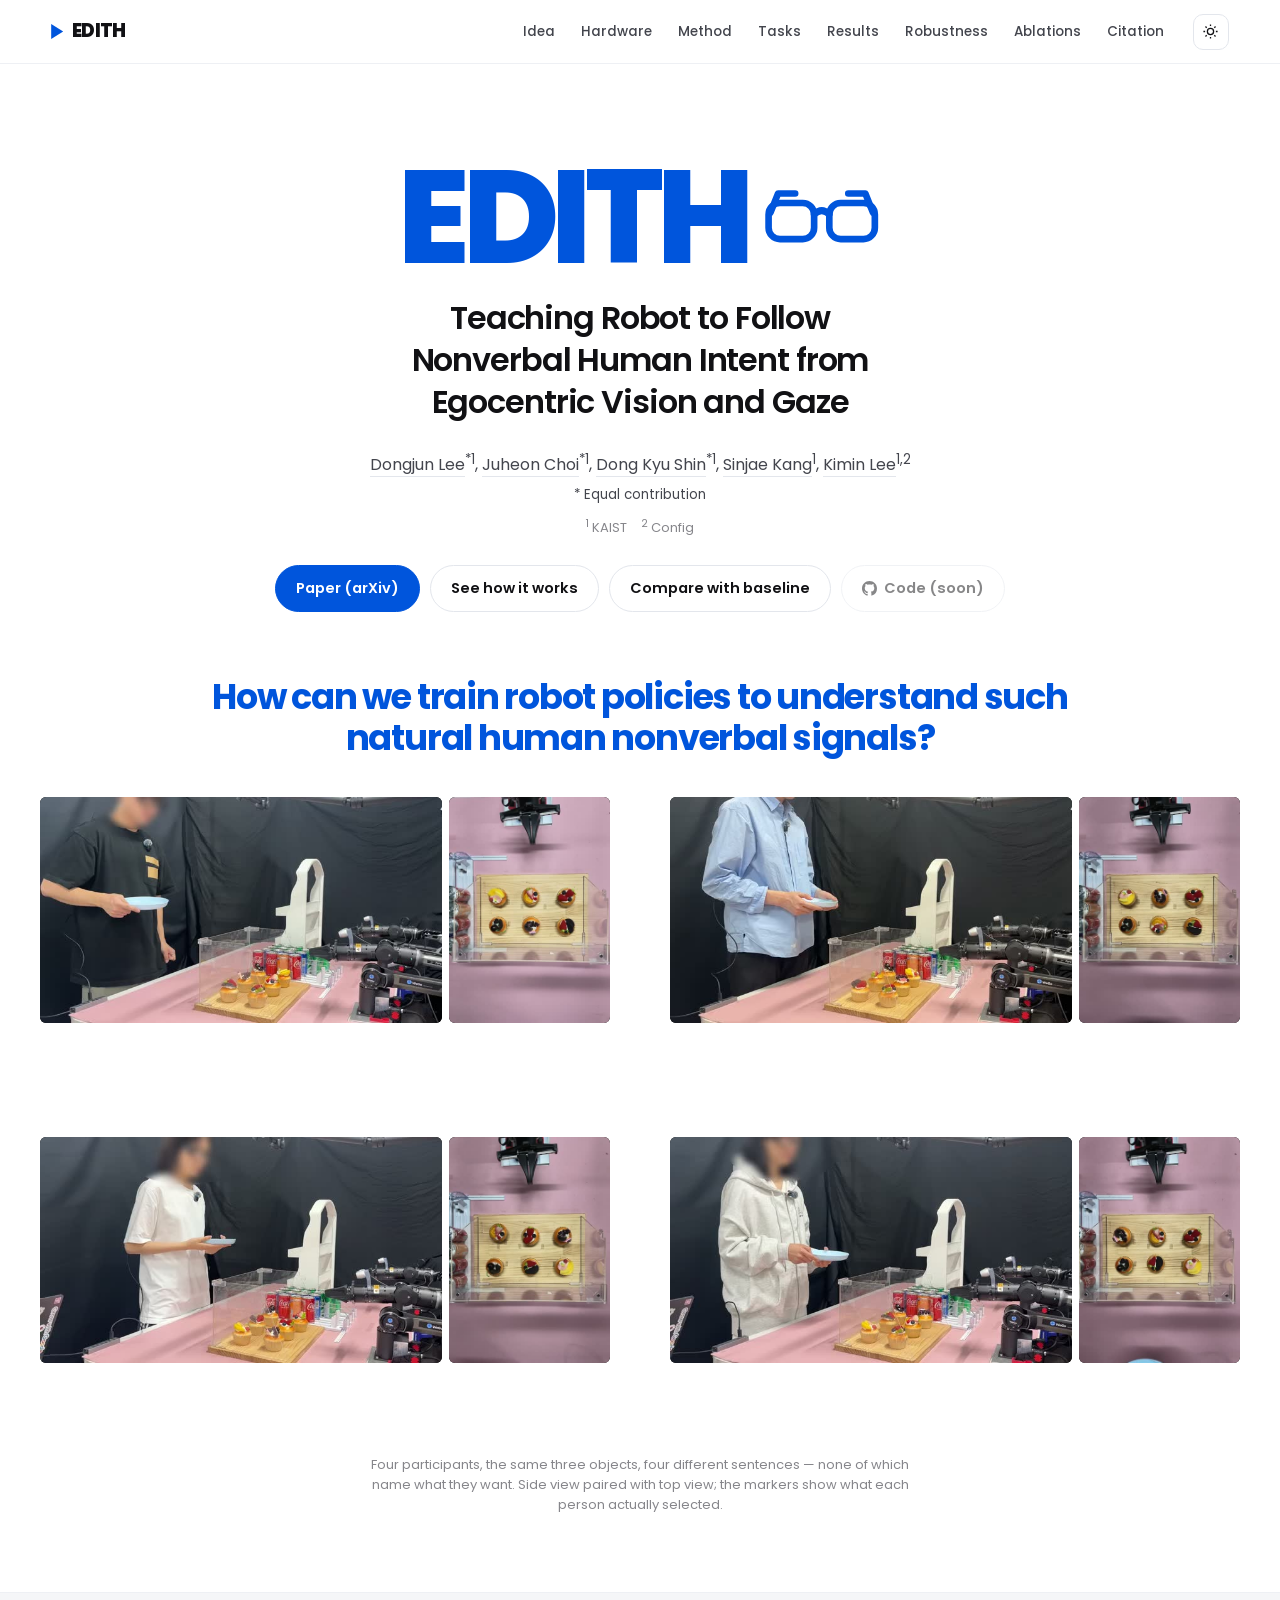
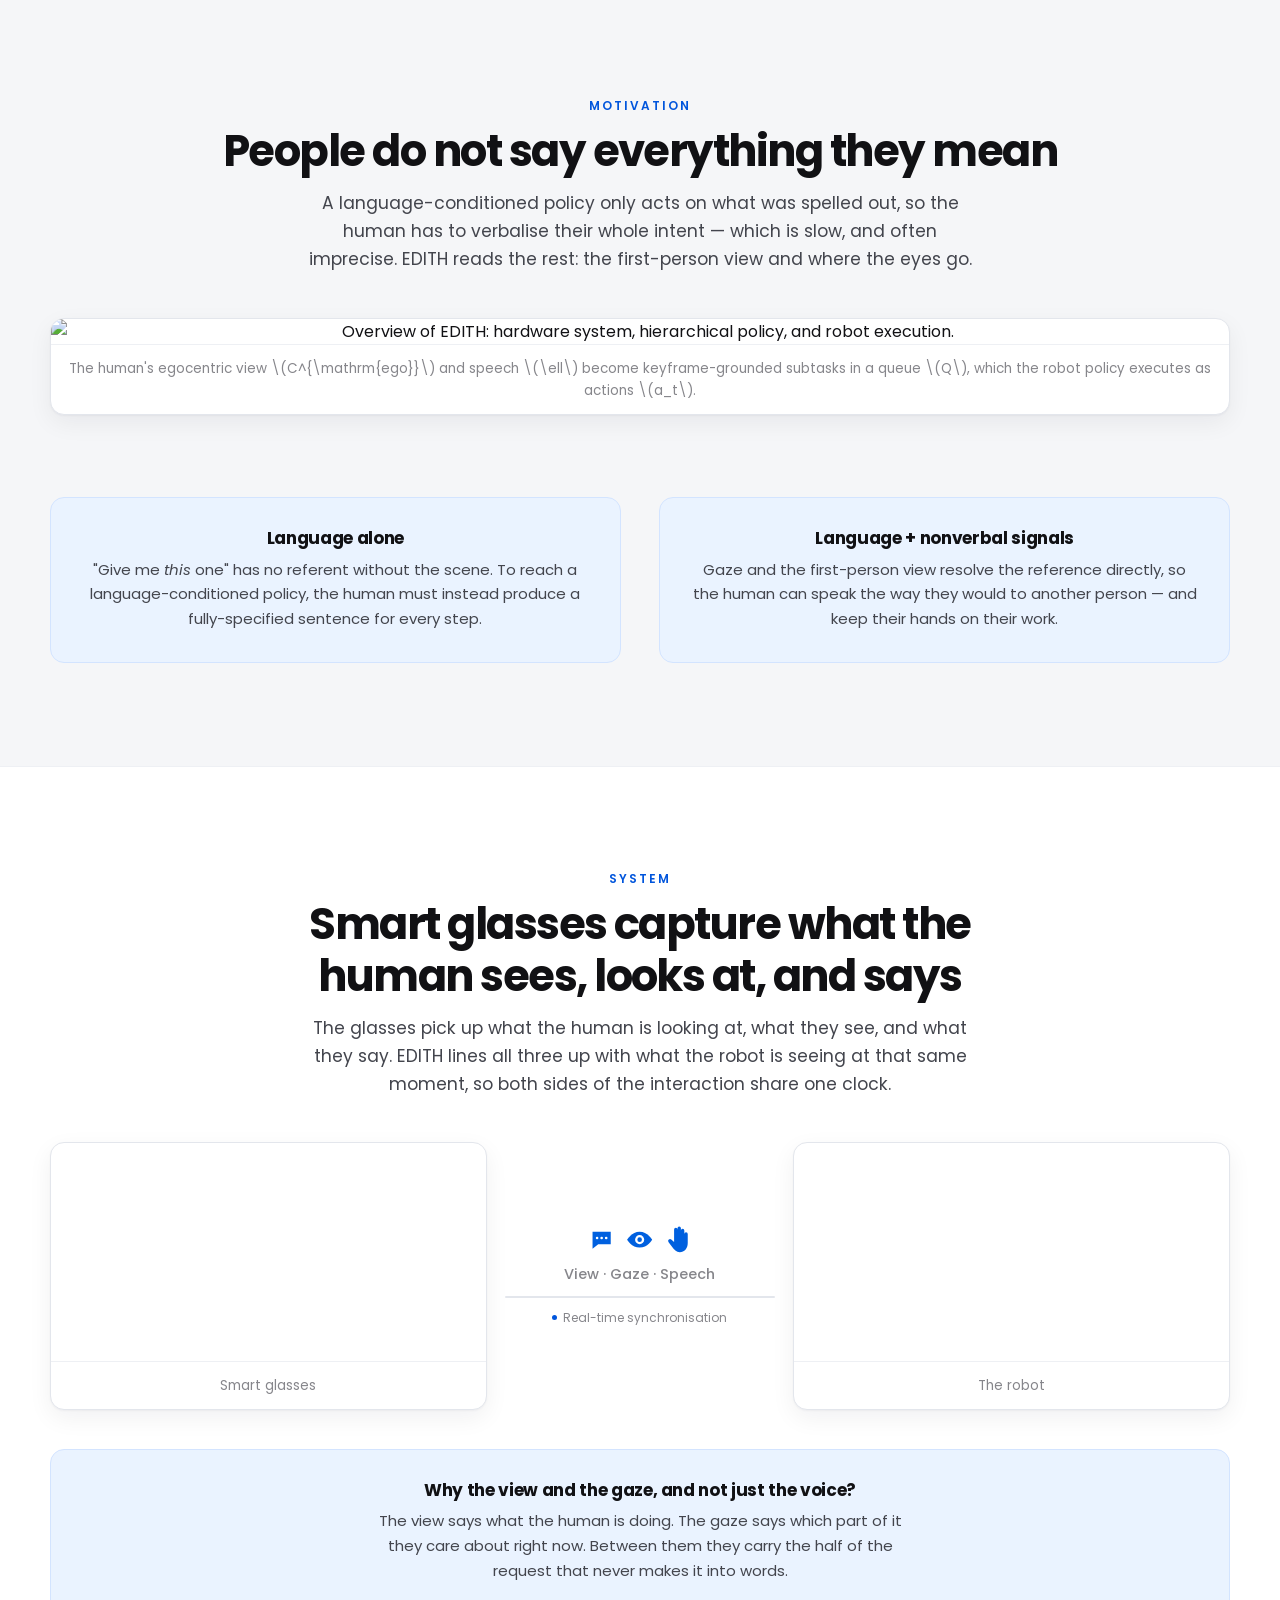
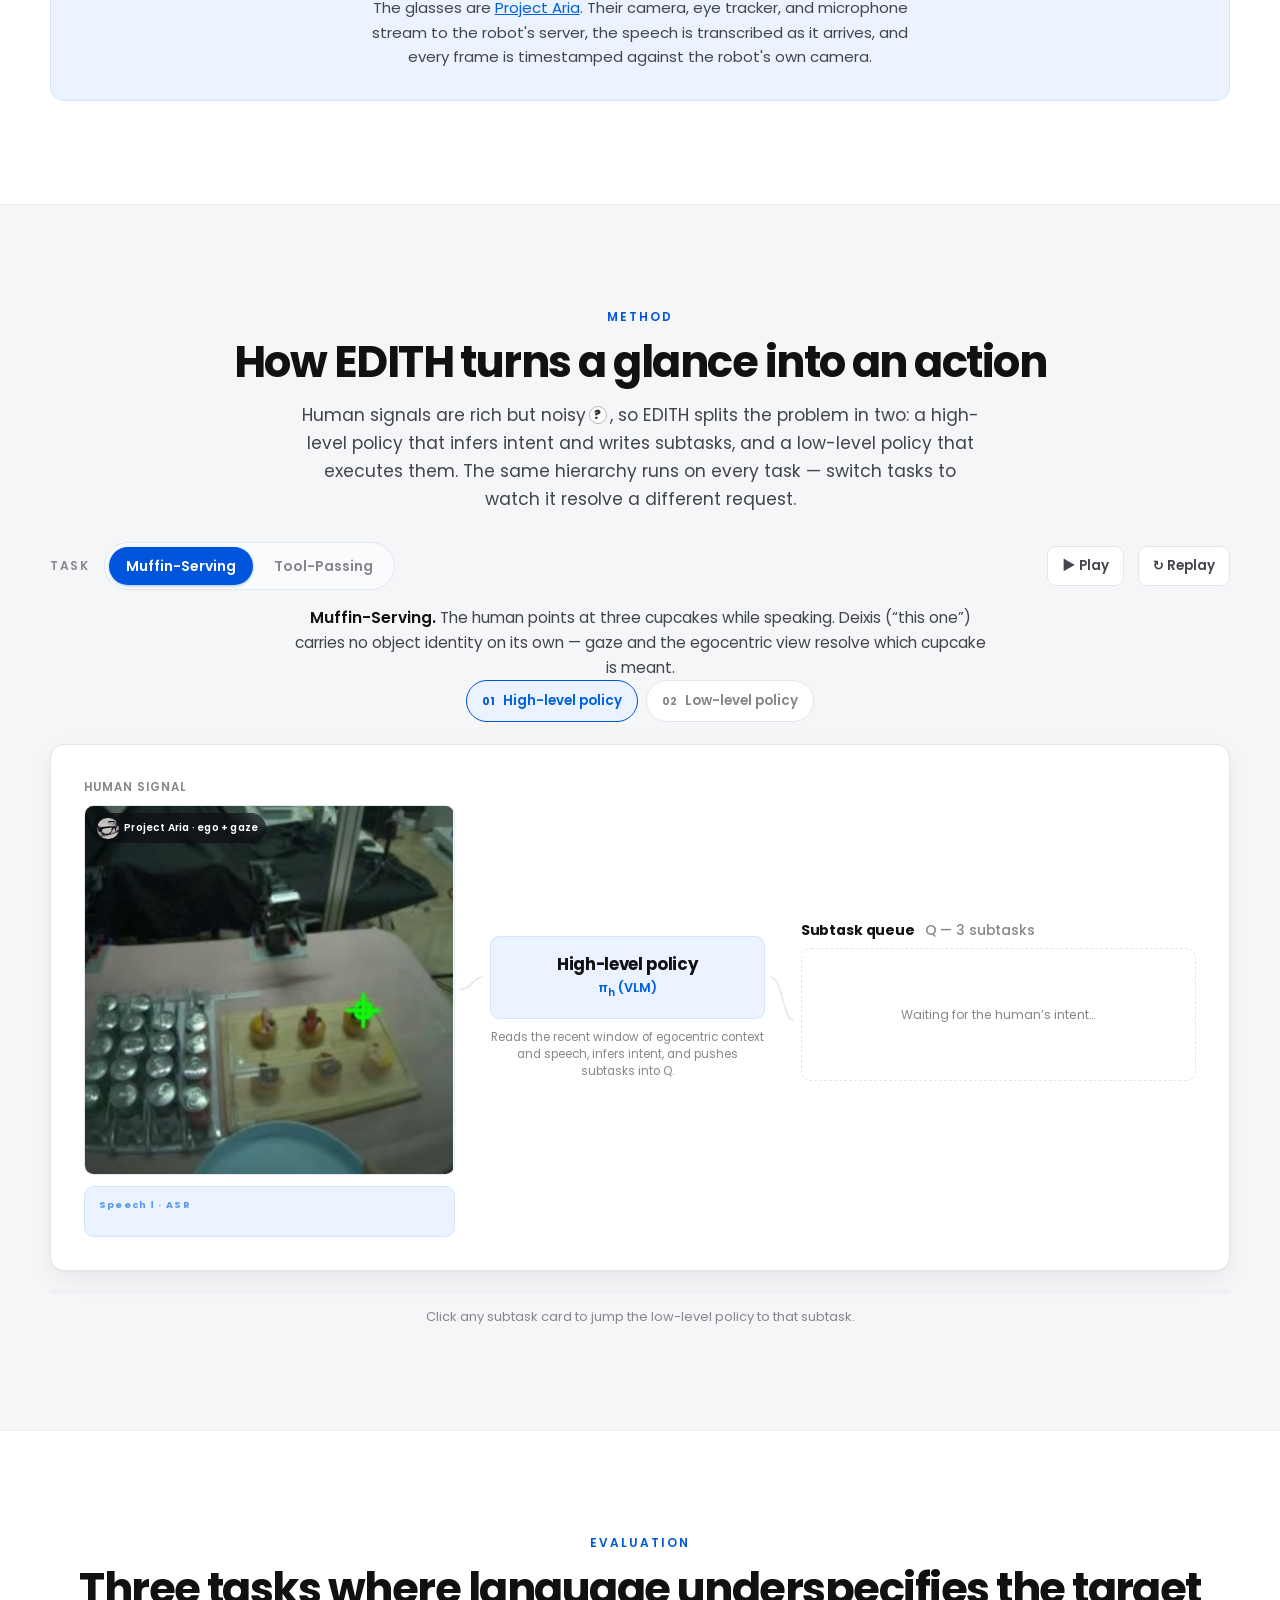
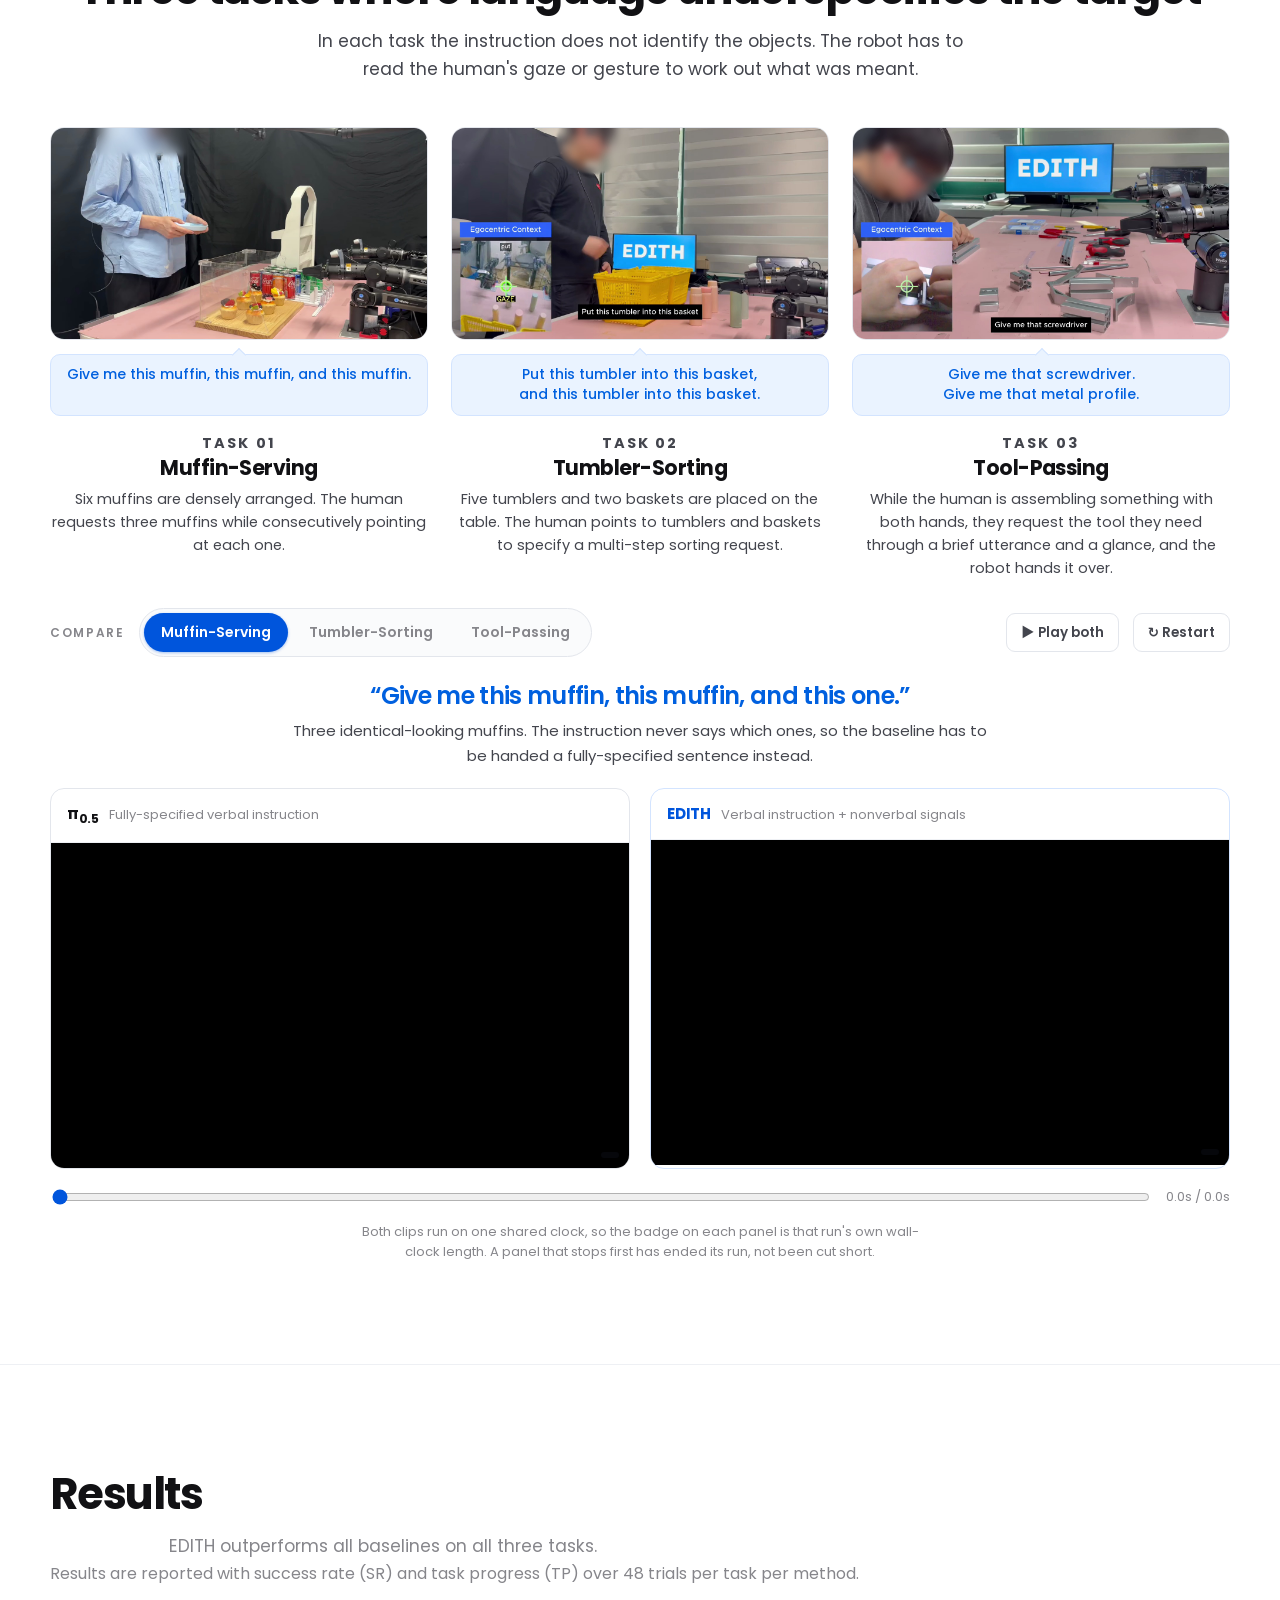
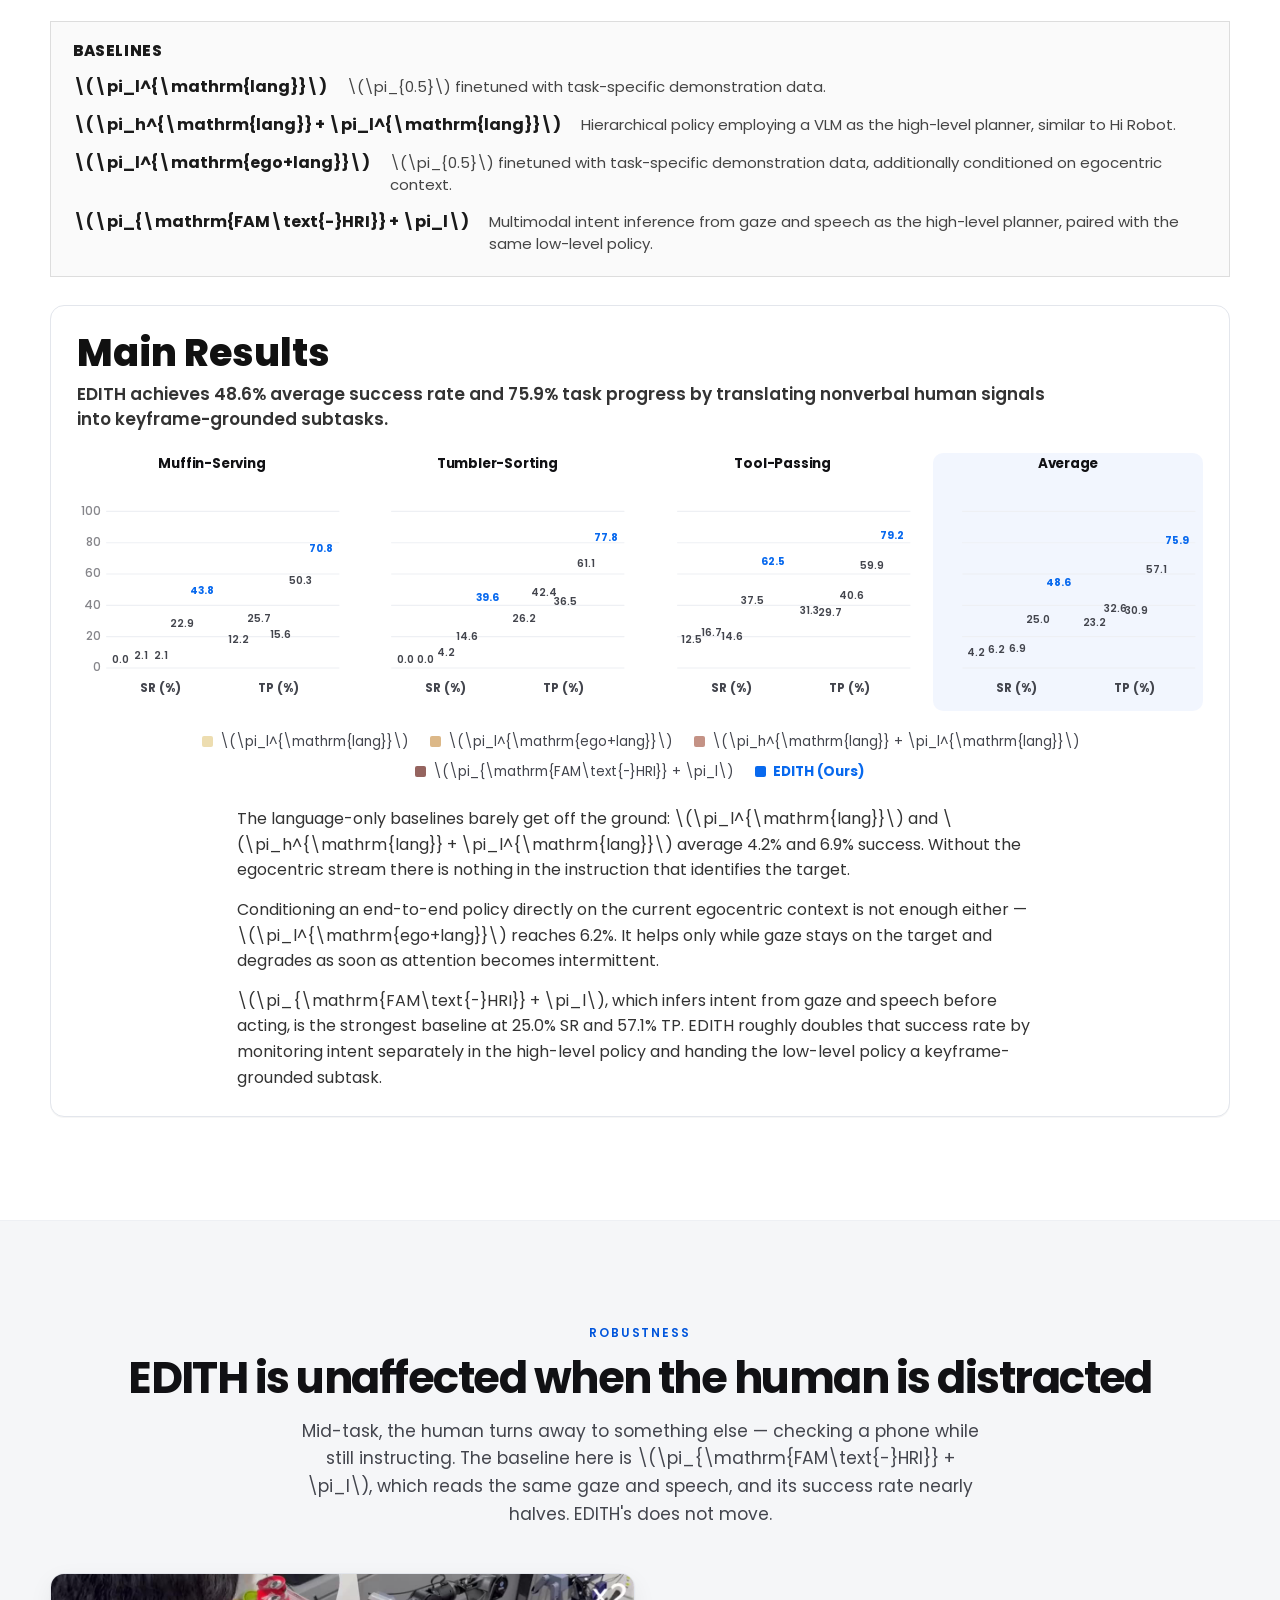
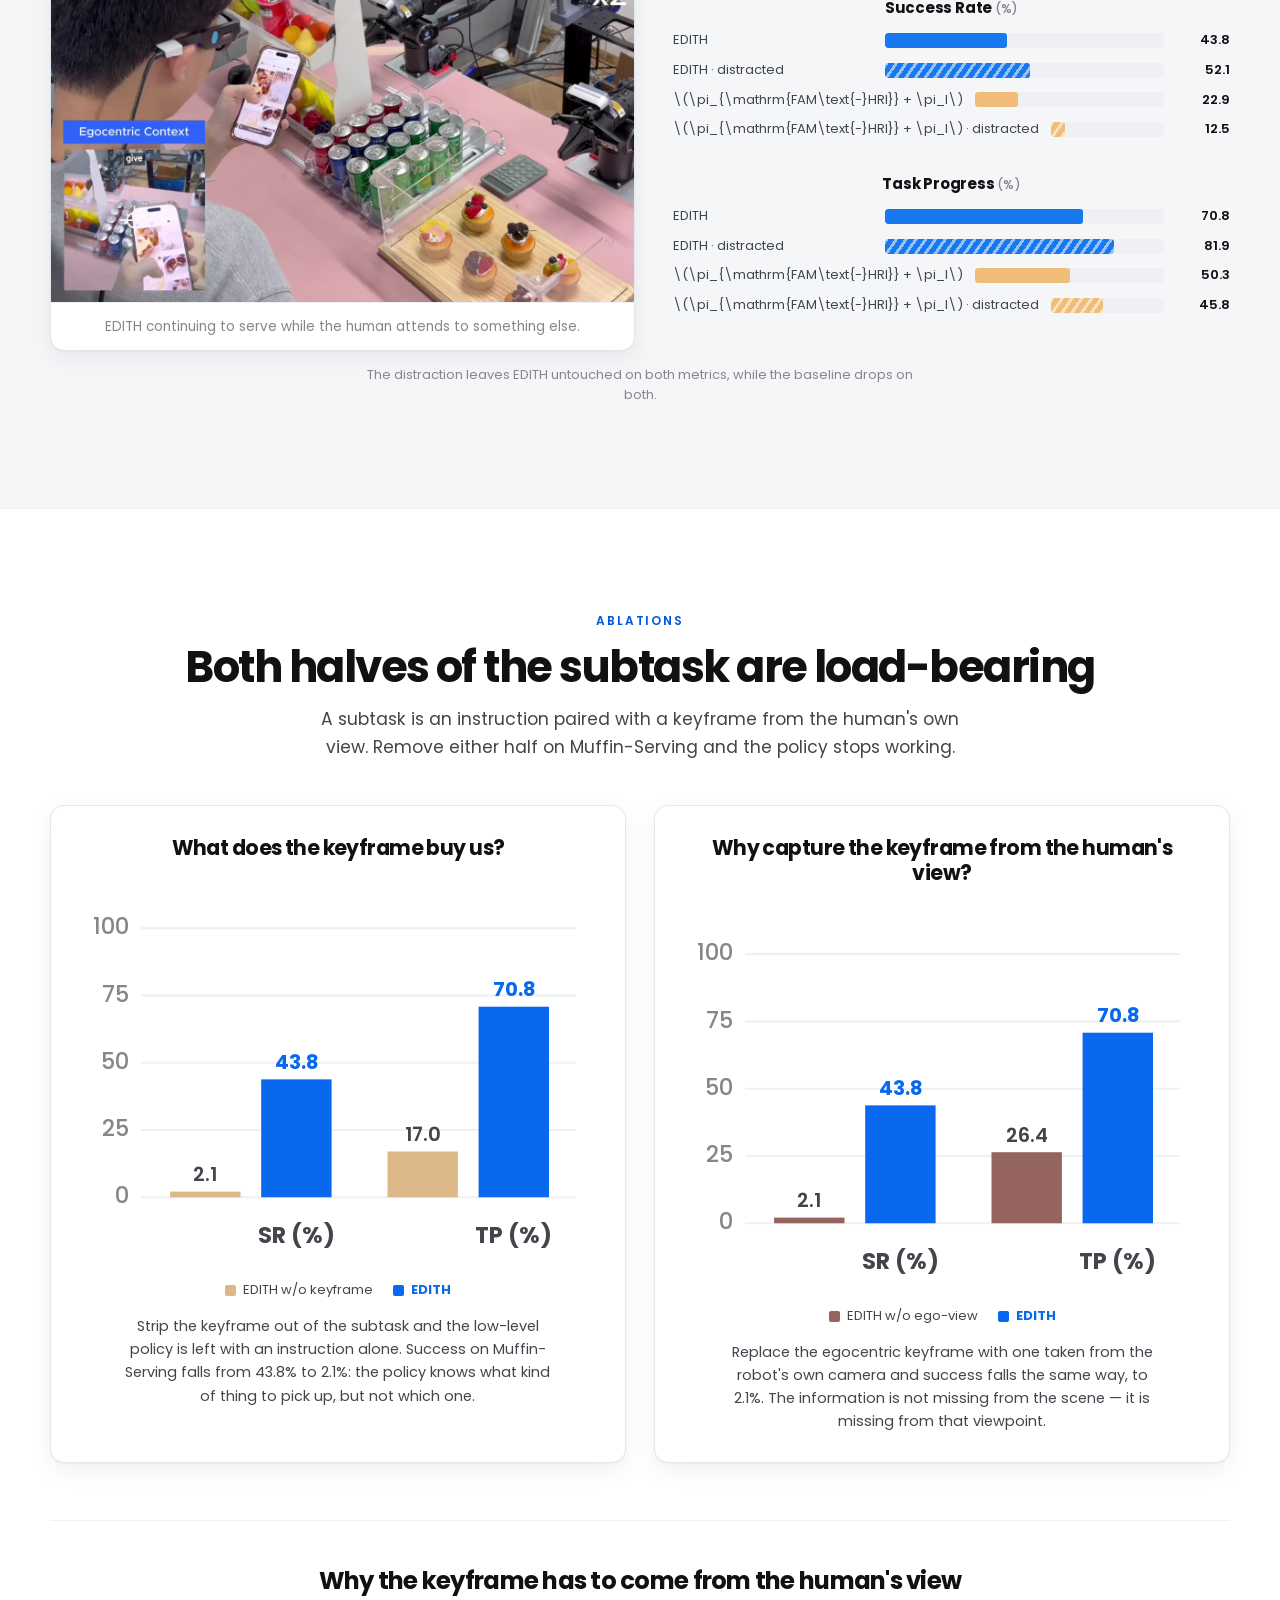
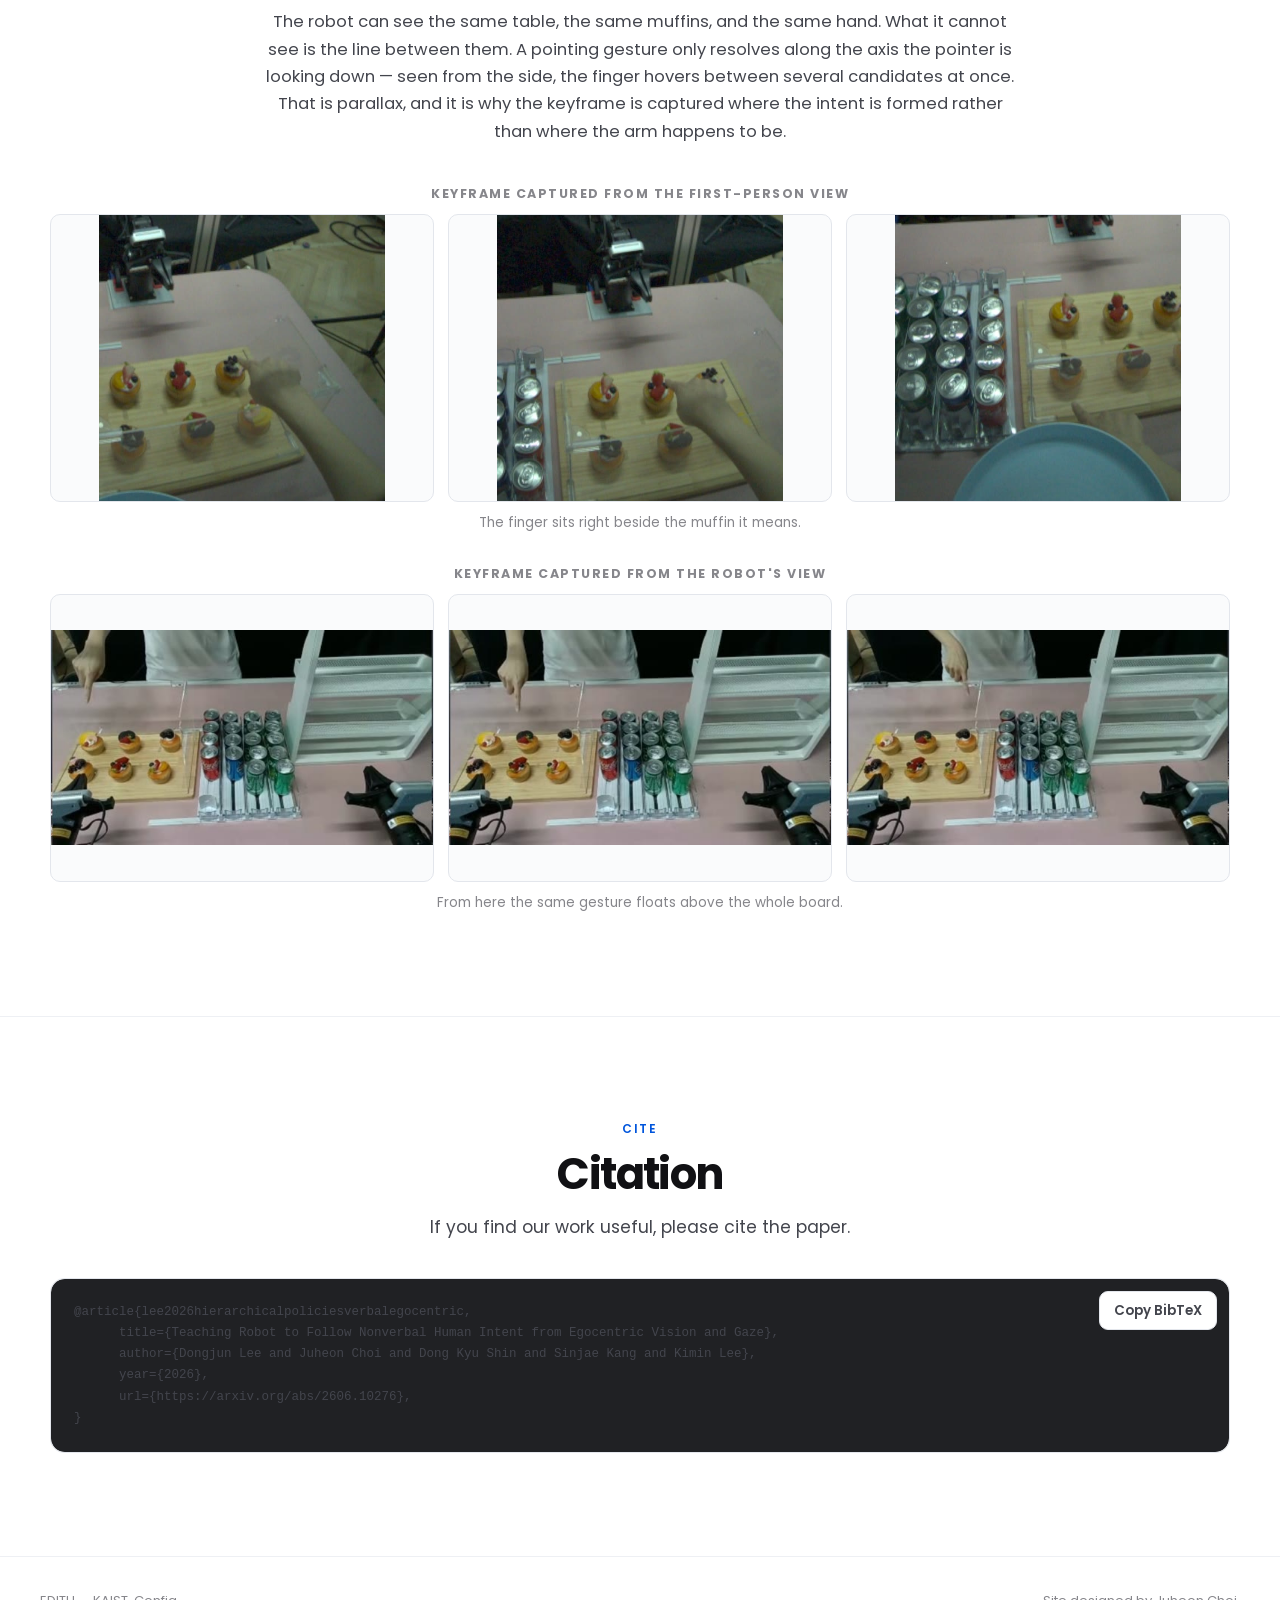
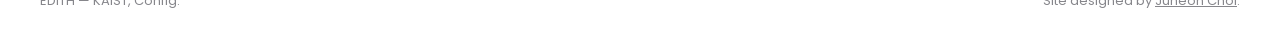
==== commit 39175115: "Keep the hardware link upright when the layout stacks The narrow layout rotated the whole link 90 de" ====
--- a/index.html
+++ b/index.html
@@ -198,12 +198,8 @@
                 <svg class="gaze-icon" viewBox="0 0 24 24"><path d="M1 12s4-7 11-7 11 7 11 7-4 7-11 7S1 12 1 12Z"/><g class="gaze-pupil"><circle class="icon-cutout" cx="12" cy="12" r="4"/><circle cx="12" cy="12" r="2"/></g></svg>
                 <svg class="gesture-icon" viewBox="0 0 24 24"><path d="M8 12V3a1.5 1.5 0 0 1 3 0v7-8a1.5 1.5 0 0 1 3 0v8-6a1.5 1.5 0 0 1 3 0v7-4a1.5 1.5 0 0 1 3 0v8c0 5-3 8-7 8-3 0-5-2-7-5l-3-4a1.7 1.7 0 0 1 2.5-2.2L8 14Z"/></svg>
               </span>
-              <svg class="hw-lane-svg" viewBox="0 0 360 140" aria-hidden="true">
-                <defs><path pathLength="100" id="hw-lane" d="M0 90 H360"/></defs>
-                <text class="hw-stream-label" x="180" y="66">View · Gaze · Speech</text>
-                <g class="hw-track"><use href="#hw-lane"/></g>
-                <g class="hw-packets"><use class="hw-packet" href="#hw-lane"/></g>
-              </svg>
+              <span class="hw-stream-label">View · Gaze · Speech</span>
+              <span class="hw-lane" aria-hidden="true"></span>
               <span class="hw-sync"><i></i>Real-time synchronisation</span>
             </div>
 
--- a/site.css
+++ b/site.css
@@ -1165,6 +1165,8 @@
    Hardware diagram — the glasses, the link, the robot.
    The link and its icons are carried over from the presentation's hardware
    slide: one packet travelling the lane, and the three signals it carries.
+   The lane is drawn in CSS rather than SVG so it can turn vertical on narrow
+   screens without rotating its labels along with it.
    ========================================================================== */
 
 .hw-diagram {
@@ -1174,40 +1176,40 @@
   gap: clamp(8px, 1.4vw, 22px);
   margin-top: clamp(26px, 3.4vw, 44px);
 }
-@media (max-width: 820px) {
-  .hw-diagram { grid-template-columns: minmax(0, 1fr); }
-  .hw-link { transform: rotate(90deg); margin-block: -14px; }
-}
 
 .hw-device { margin-top: 0; }
 
 .hw-link {
+  display: grid;
+  justify-items: center;
+  gap: 10px;
+}
+
+.hw-lane {
   position: relative;
-  display: grid;
-  justify-items: center;
-  gap: 4px;
-}
-
-.hw-lane-svg { display: block; width: 100%; overflow: visible; }
-
-.hw-track use { fill: none; stroke: var(--line); stroke-width: 2; }
-
-.hw-packet {
-  fill: none;
-  stroke: var(--accent);
-  stroke-width: 3.5;
-  stroke-linecap: round;
-  stroke-dasharray: 5 95;
-  animation: hw-packet-flow 1.5s linear infinite;
-}
-@keyframes hw-packet-flow { from { stroke-dashoffset: 100; } to { stroke-dashoffset: 0; } }
+  width: 100%;
+  height: 2px;
+  border-radius: 999px;
+  background: var(--line);
+  overflow: hidden;
+}
+.hw-lane::after {
+  content: "";
+  position: absolute;
+  inset-block: 0;
+  left: -16%;
+  width: 16%;
+  border-radius: inherit;
+  background: var(--accent);
+  animation: hw-packet-x 1.5s linear infinite;
+}
+@keyframes hw-packet-x { to { left: 100%; } }
 
 .hw-stream-label {
-  text-anchor: middle;
-  fill: var(--muted);
-  font-family: inherit;
-  font-size: 19px;
+  font-size: clamp(12px, 1.15vw, 14.5px);
   font-weight: 500;
+  color: var(--muted);
+  text-align: center;
 }
 
 .hw-sync {
@@ -1220,6 +1222,23 @@
 }
 .hw-sync i { width: 5px; height: 5px; border-radius: 50%; background: var(--accent); }
 
+/* Stacked layout: the lane runs top-to-bottom, everything else stays upright. */
+@media (max-width: 820px) {
+  .hw-diagram { grid-template-columns: minmax(0, 1fr); }
+  .hw-link { gap: 8px; padding-block: 4px; }
+  .hw-lane { width: 2px; height: 56px; }
+  .hw-lane::after {
+    inset-block: auto;
+    inset-inline: 0;
+    top: -22%;
+    left: auto;
+    width: auto;
+    height: 22%;
+    animation-name: hw-packet-y;
+  }
+  @keyframes hw-packet-y { to { top: 100%; } }
+}
+
 /* --- the three signals the link carries ---------------------------------- */
 
 .intent-icons {
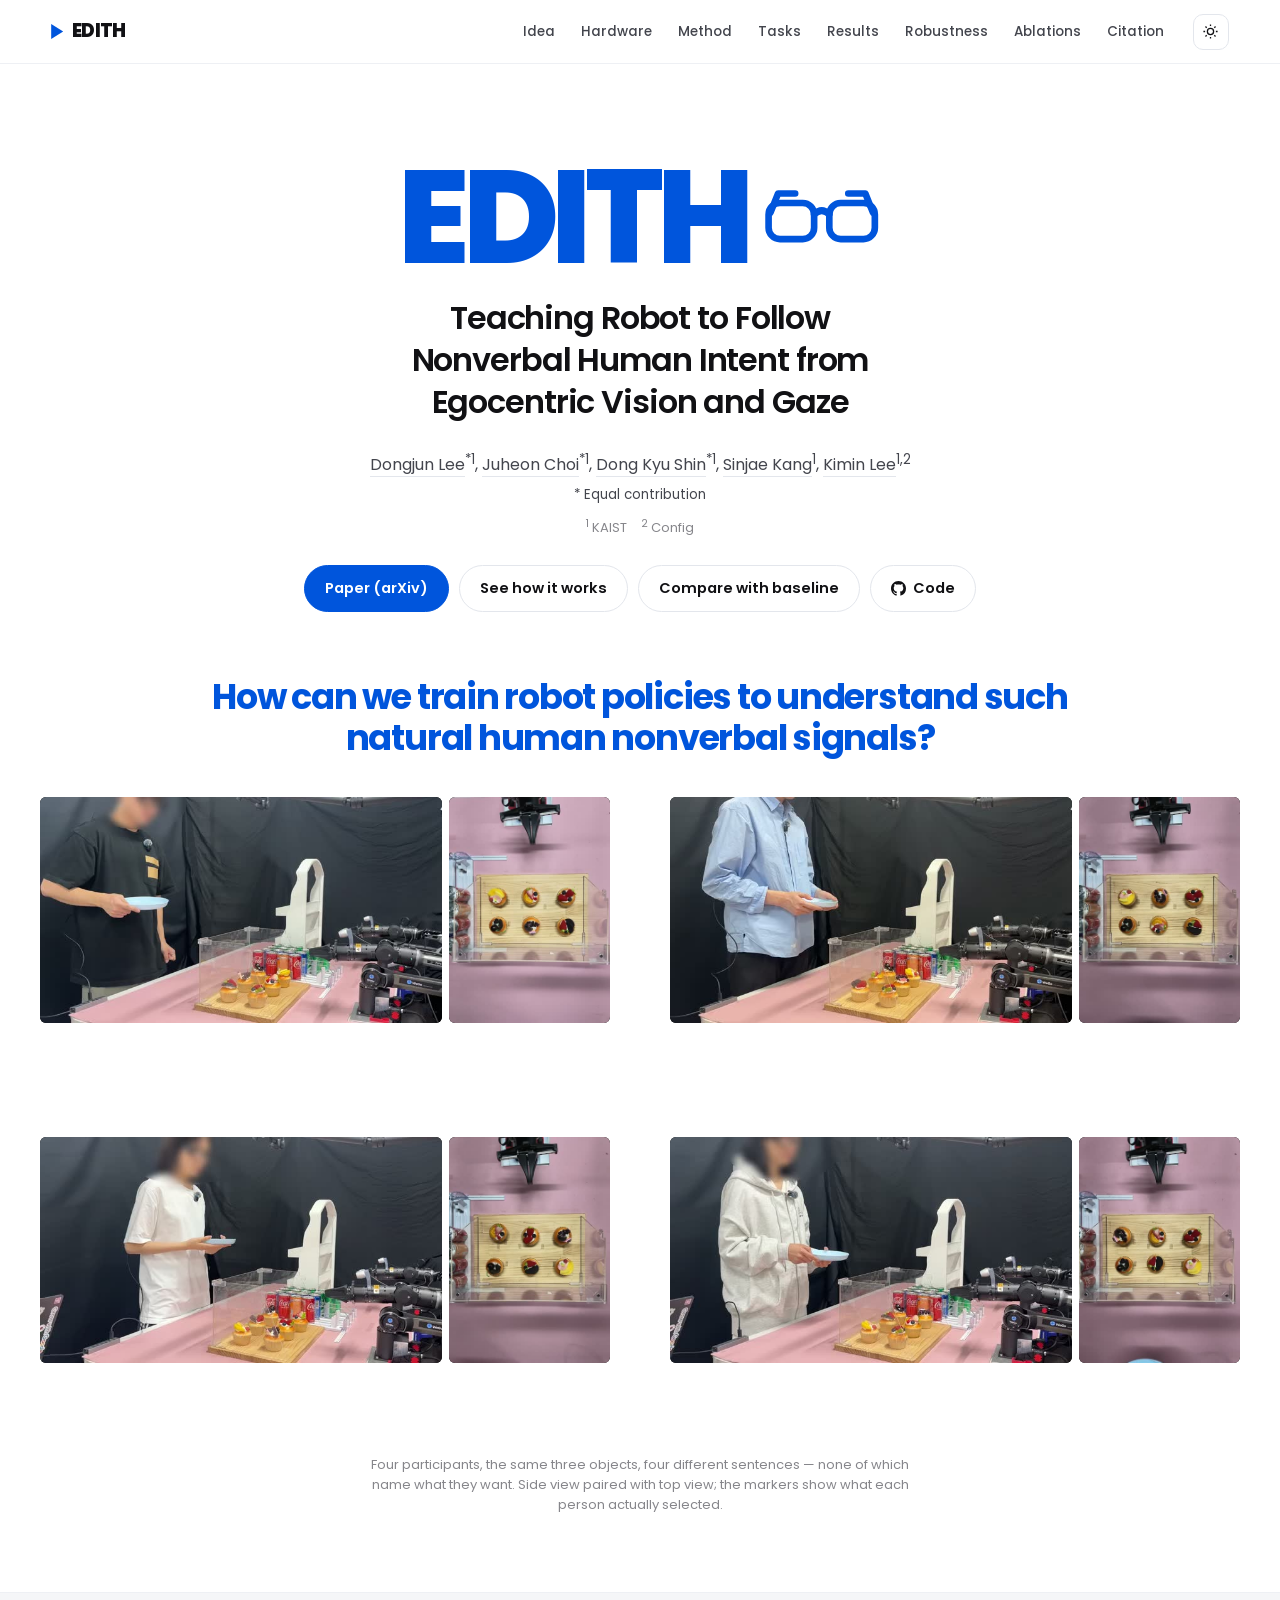
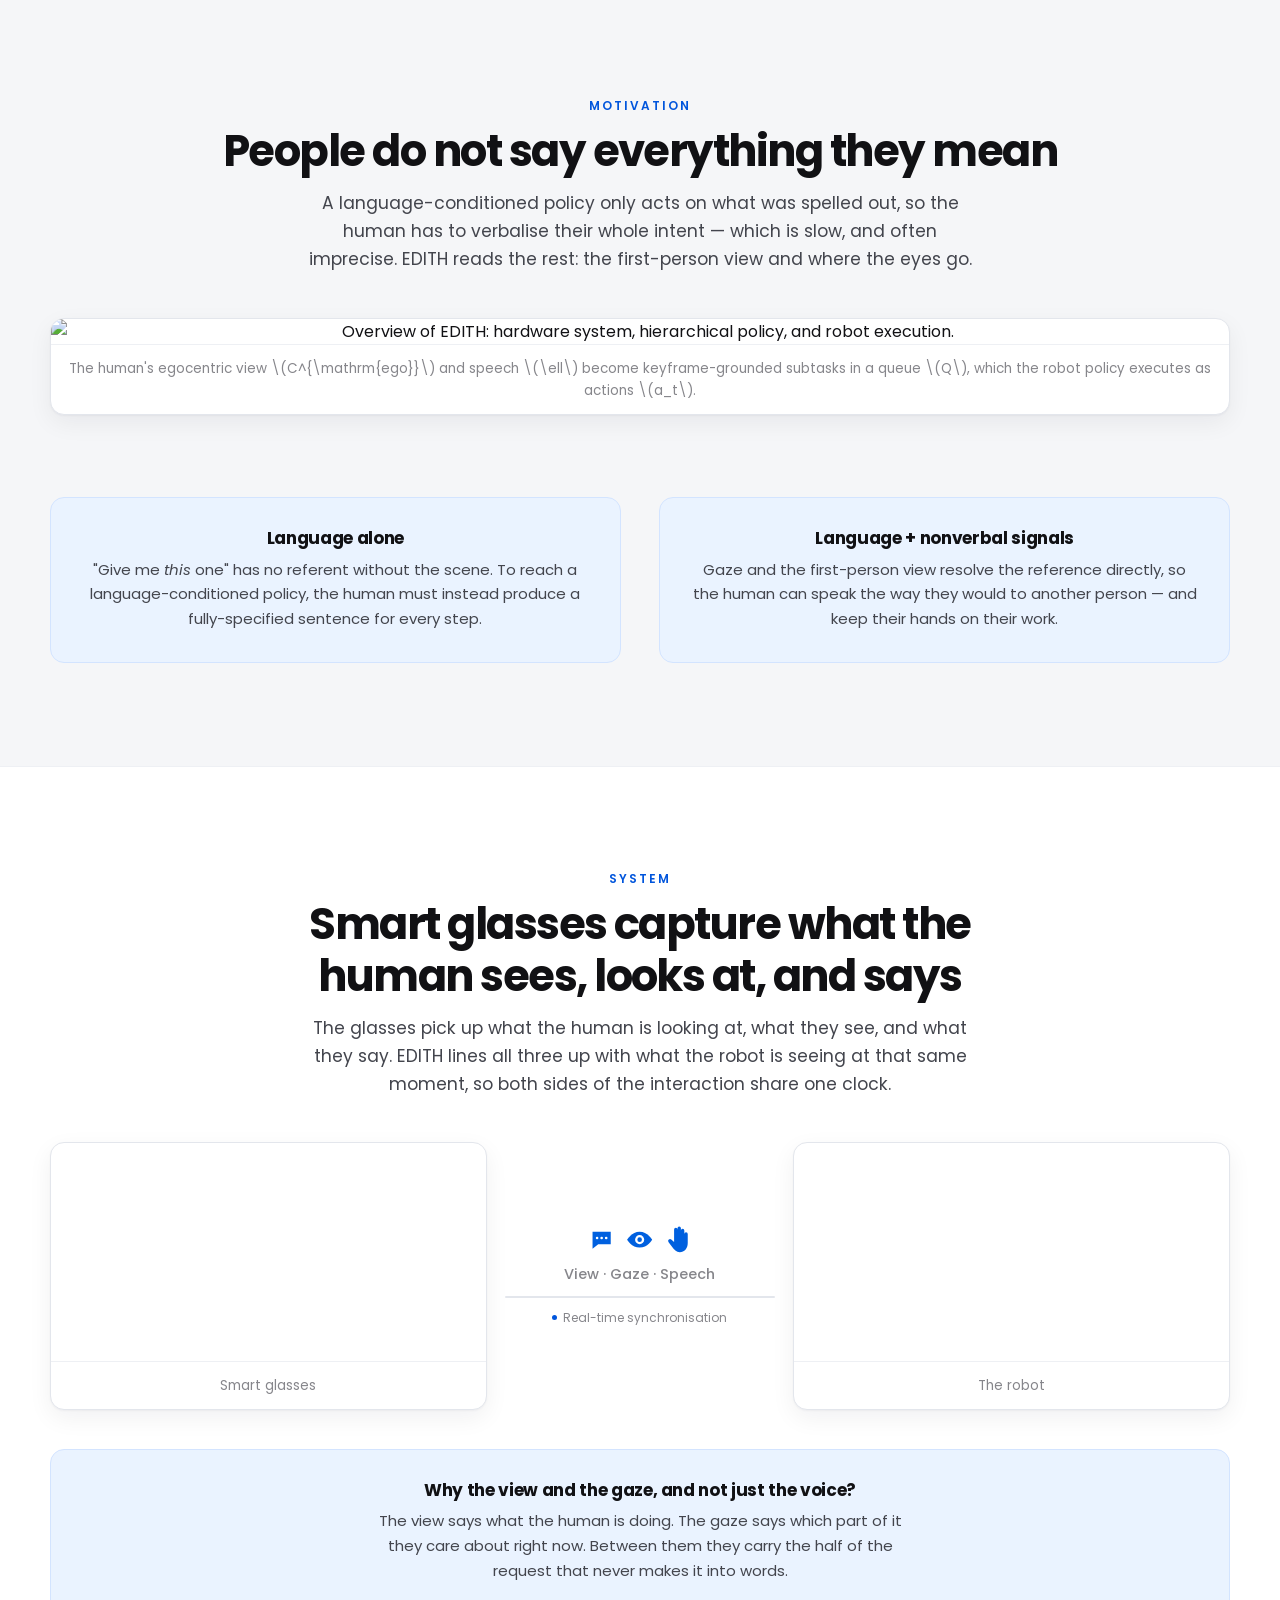
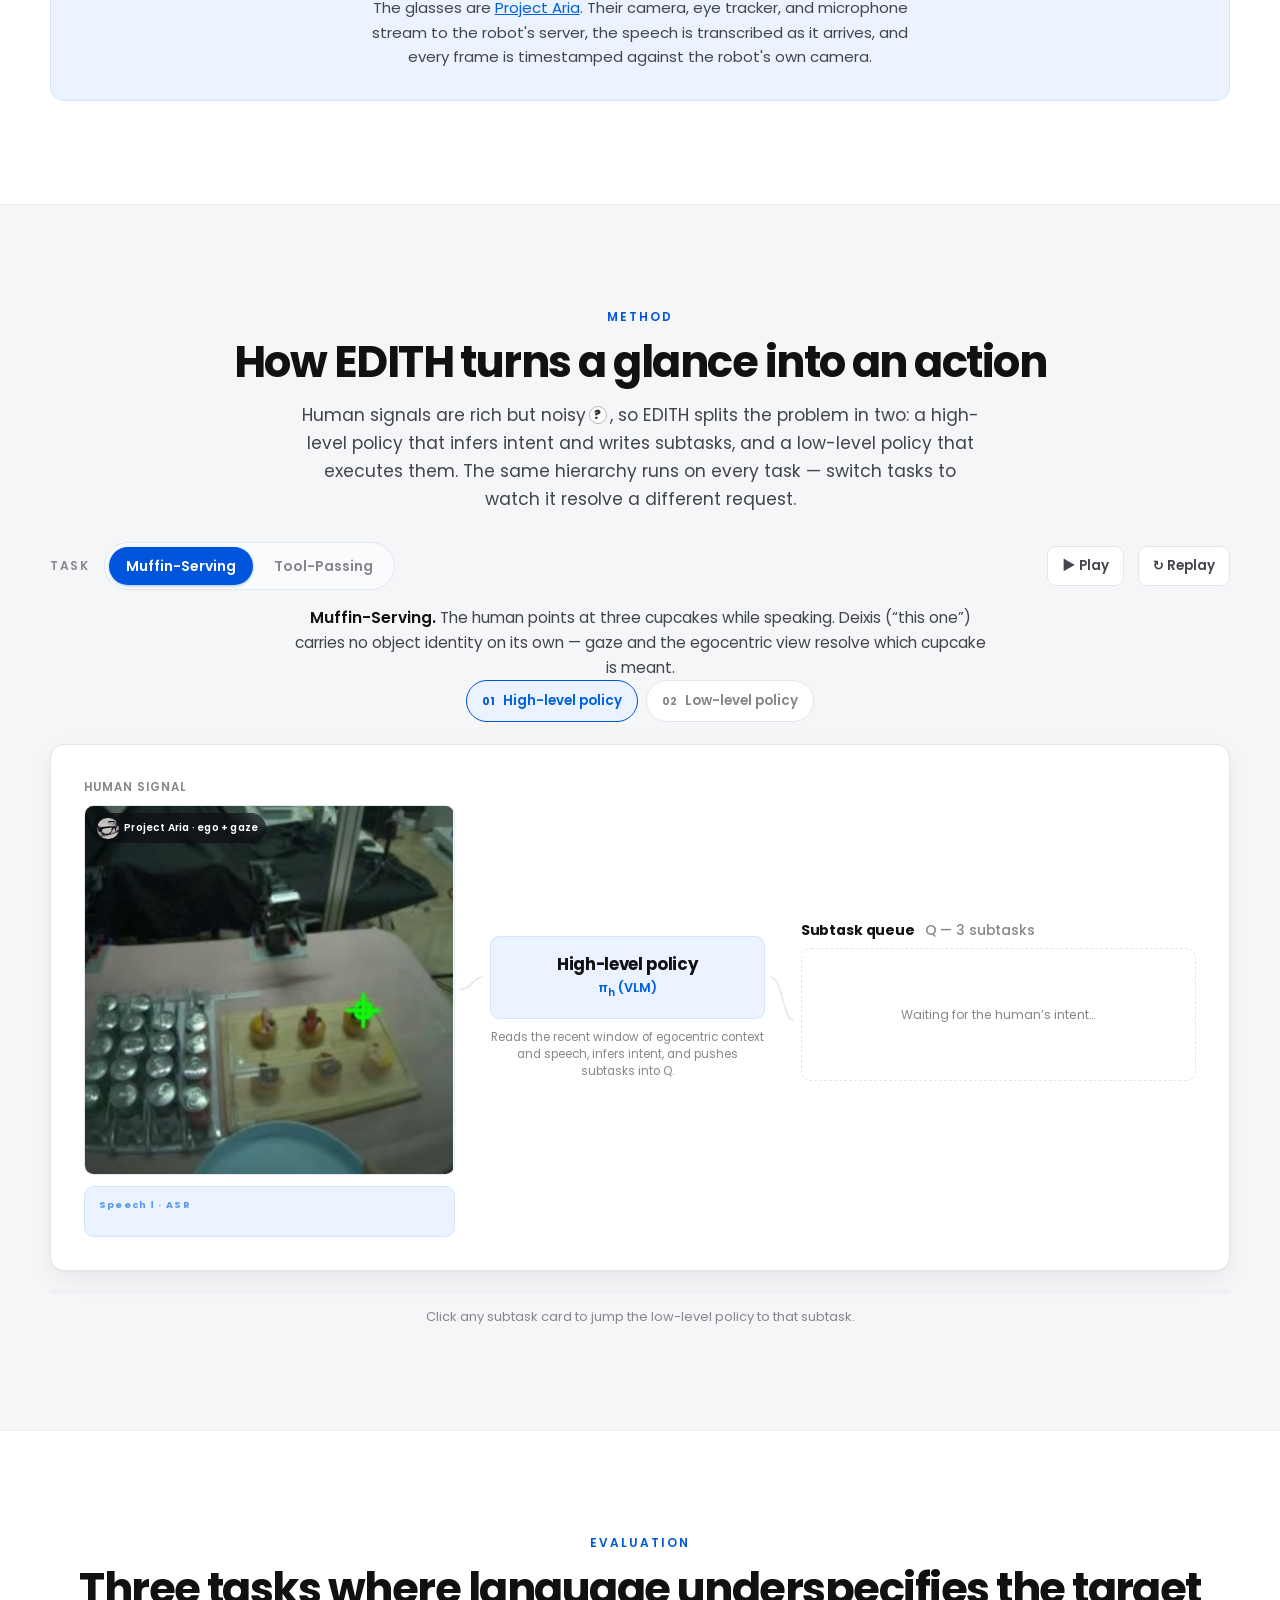
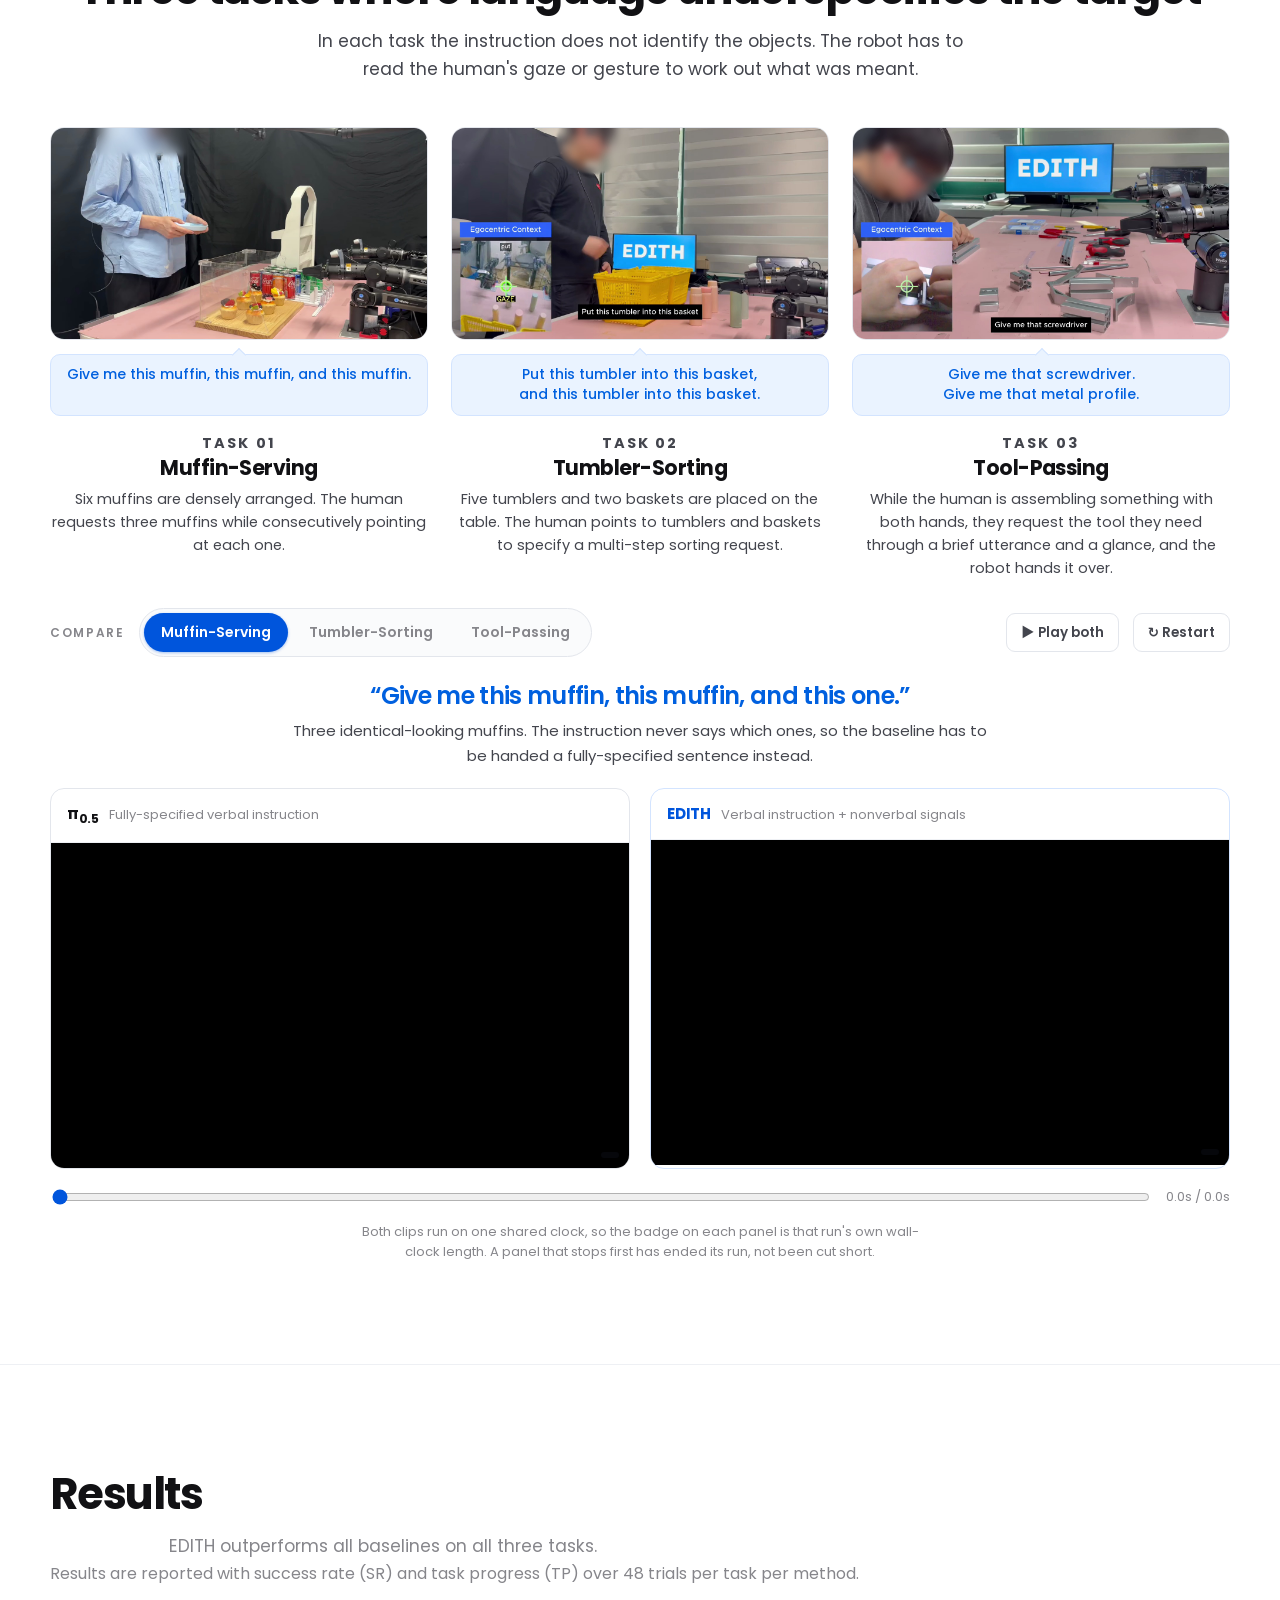
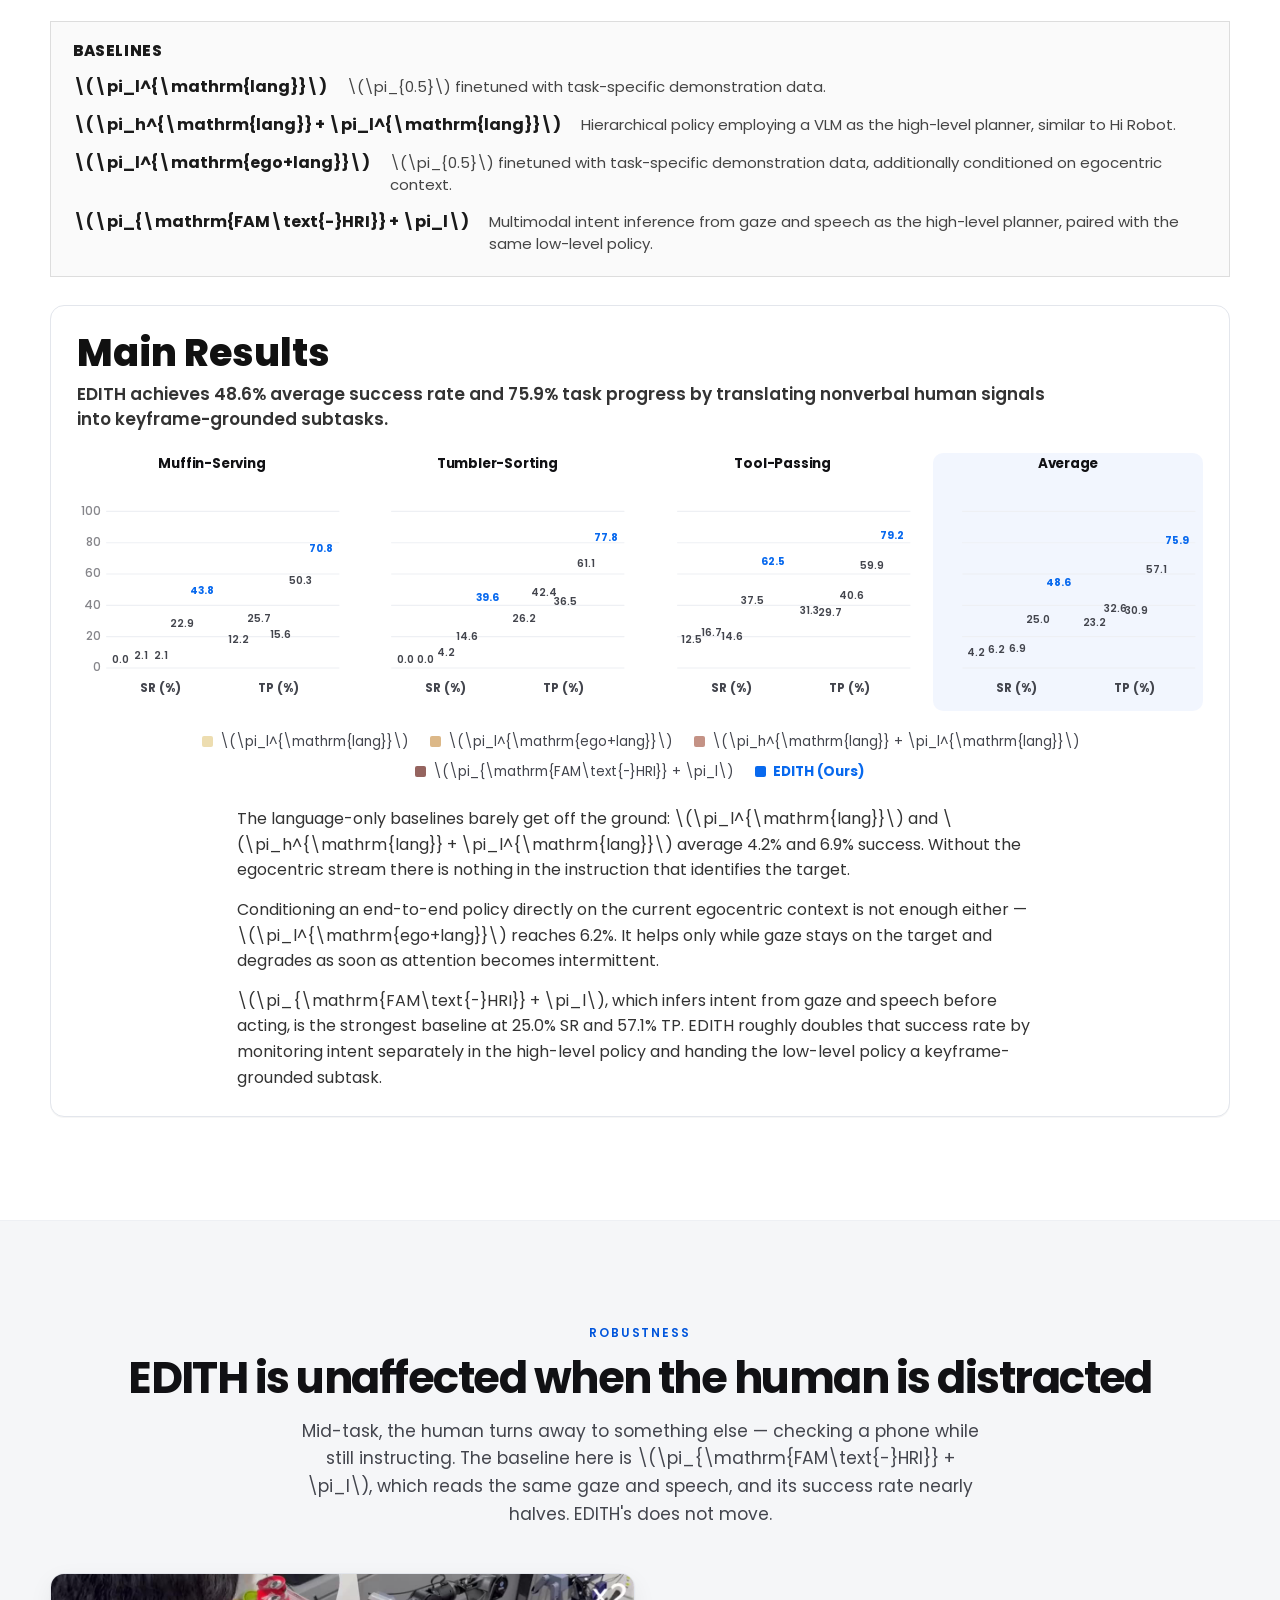
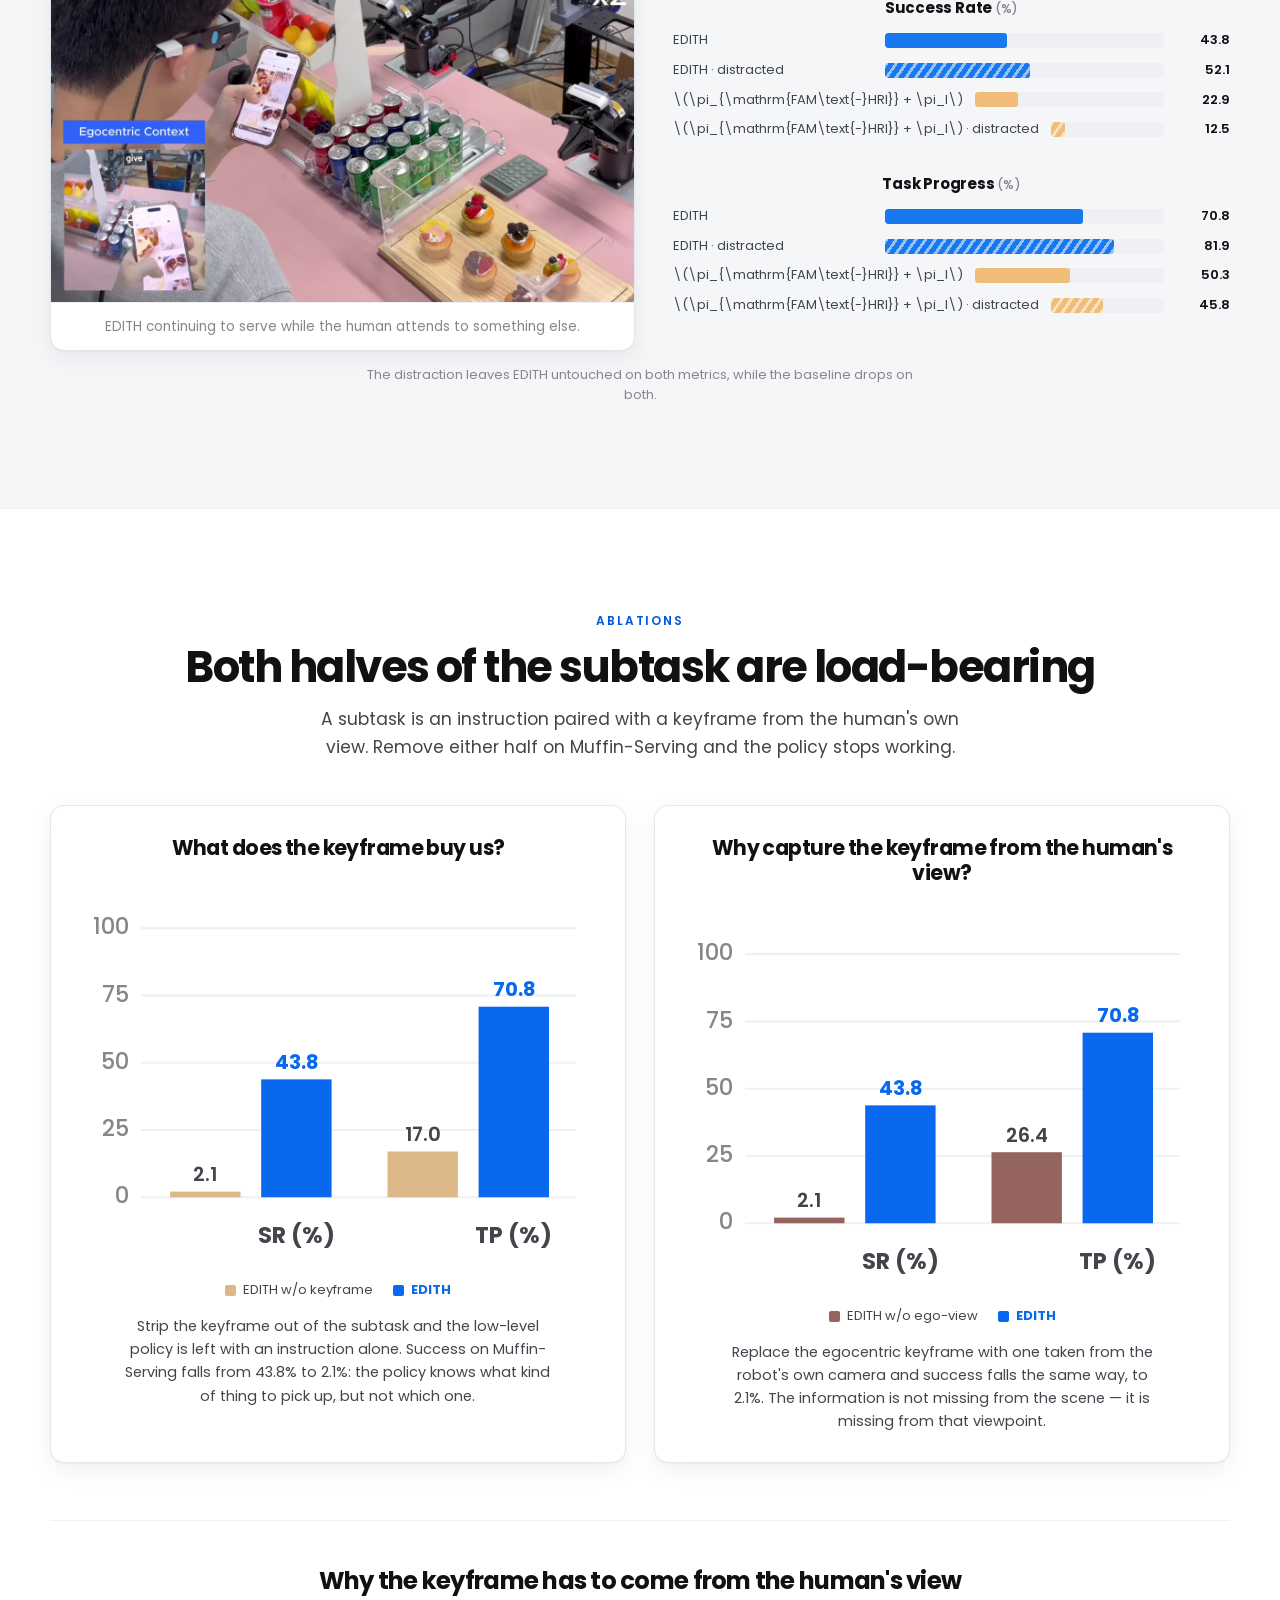
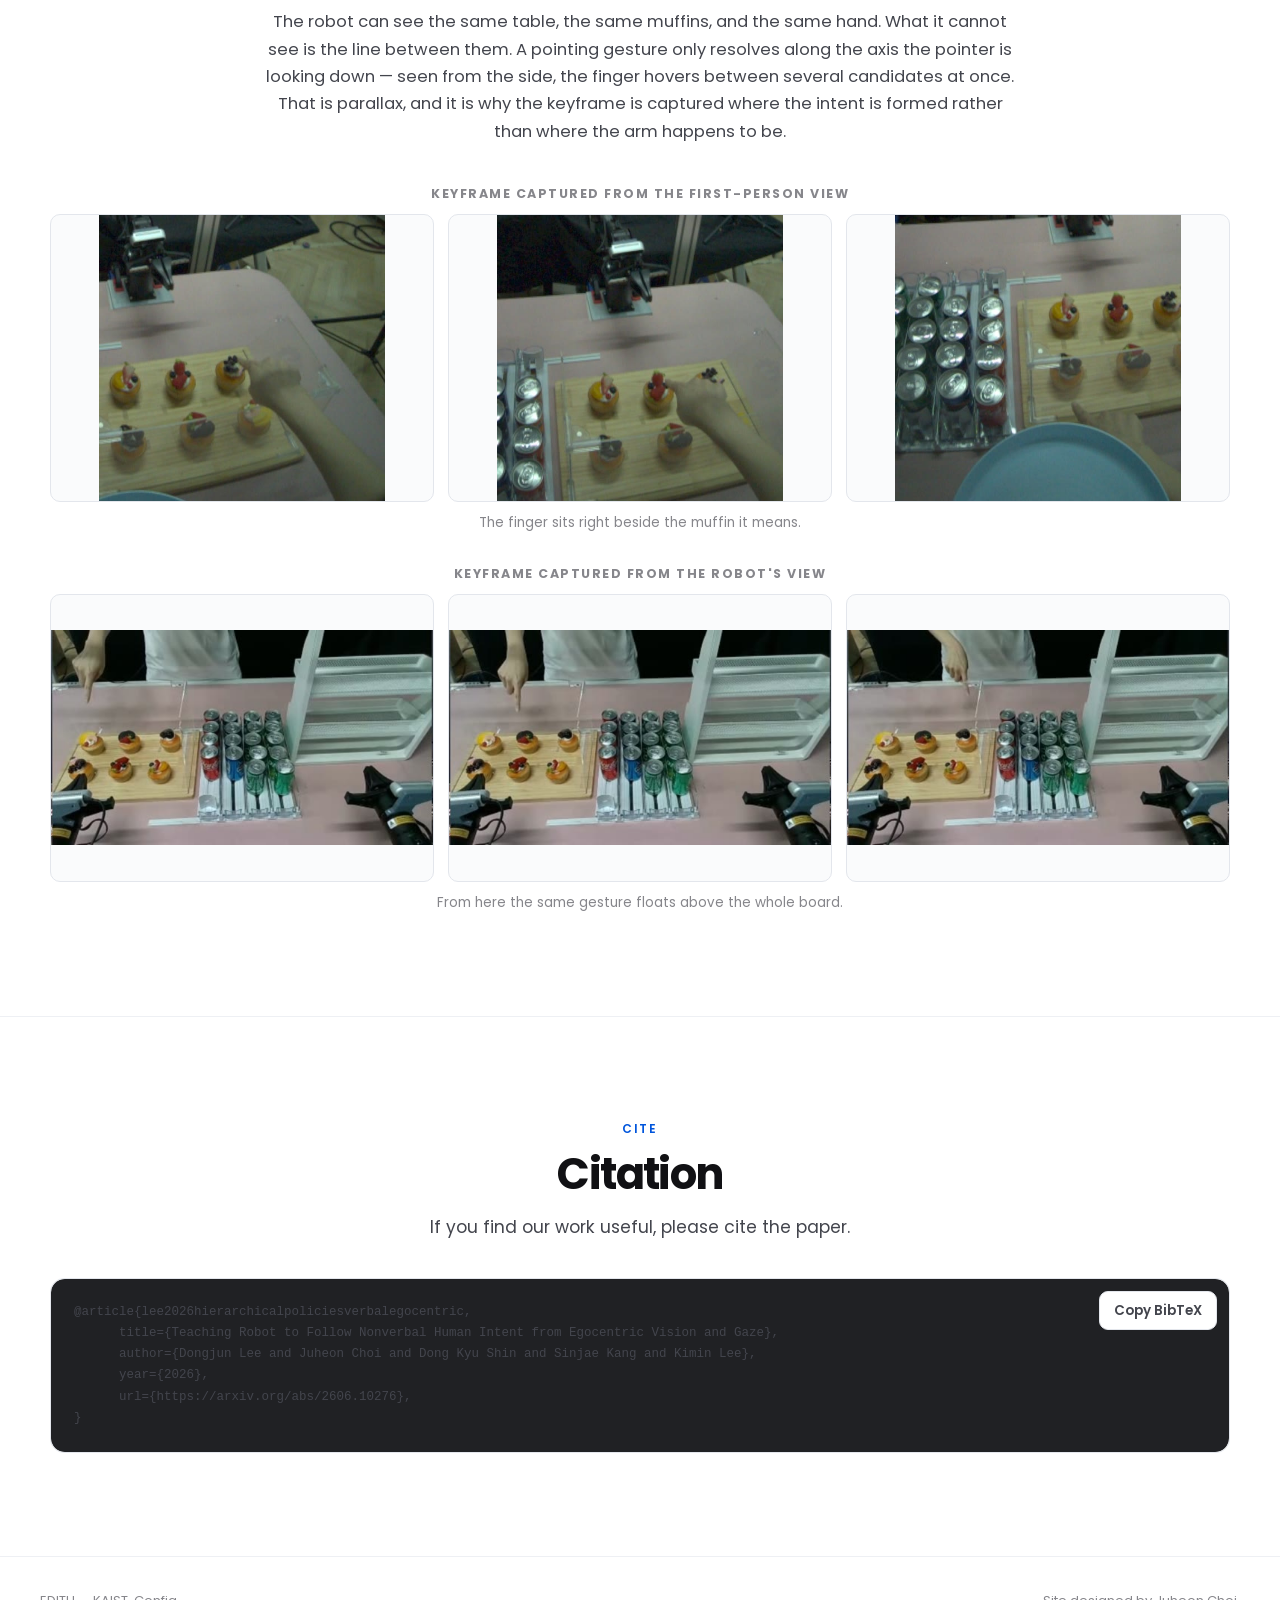
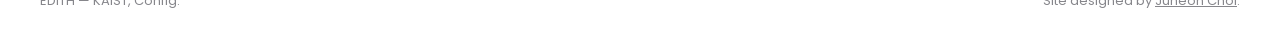
==== commit 0d3ebbb9: "Link the Code button to the released repo The button was a disabled placeholder reading "Code (soon)" ====
--- a/index.html
+++ b/index.html
@@ -115,9 +115,9 @@
             <a class="is-primary" href="https://arxiv.org/abs/2606.10276" target="_blank" rel="noopener" data-analytics-event="click_paper" data-resource-kind="paper">Paper (arXiv)</a>
             <a href="#mechanism">See how it works</a>
             <a href="#tasks">Compare with baseline</a>
-            <a aria-disabled="true" data-analytics-event="click_code" data-resource-kind="code">
+            <a href="https://github.com/dgjun32/edith" target="_blank" rel="noopener" data-analytics-event="click_code" data-resource-kind="code">
               <svg viewBox="0 0 16 16" aria-hidden="true"><path d="M8 0C3.58 0 0 3.58 0 8c0 3.54 2.29 6.53 5.47 7.59.4.07.55-.17.55-.38 0-.19-.01-.82-.01-1.49-2.01.37-2.53-.49-2.69-.94-.09-.23-.48-.94-.82-1.13-.28-.15-.68-.52-.01-.53.63-.01 1.08.58 1.23.82.72 1.21 1.87.87 2.33.66.07-.52.28-.87.51-1.07-1.78-.2-3.64-.89-3.64-3.95 0-.87.31-1.59.82-2.15-.08-.2-.36-1.02.08-2.12 0 0 .67-.21 2.2.82.64-.18 1.32-.27 2-.27.68 0 1.36.09 2 .27 1.53-1.04 2.2-.82 2.2-.82.44 1.1.16 1.92.08 2.12.51.56.82 1.27.82 2.15 0 3.07-1.87 3.75-3.65 3.95.29.25.54.73.54 1.48 0 1.07-.01 1.93-.01 2.2 0 .21.15.46.55.38A8.01 8.01 0 0016 8c0-4.42-3.58-8-8-8z"/></svg>
-              Code (soon)
+              Code
             </a>
           </div>
 
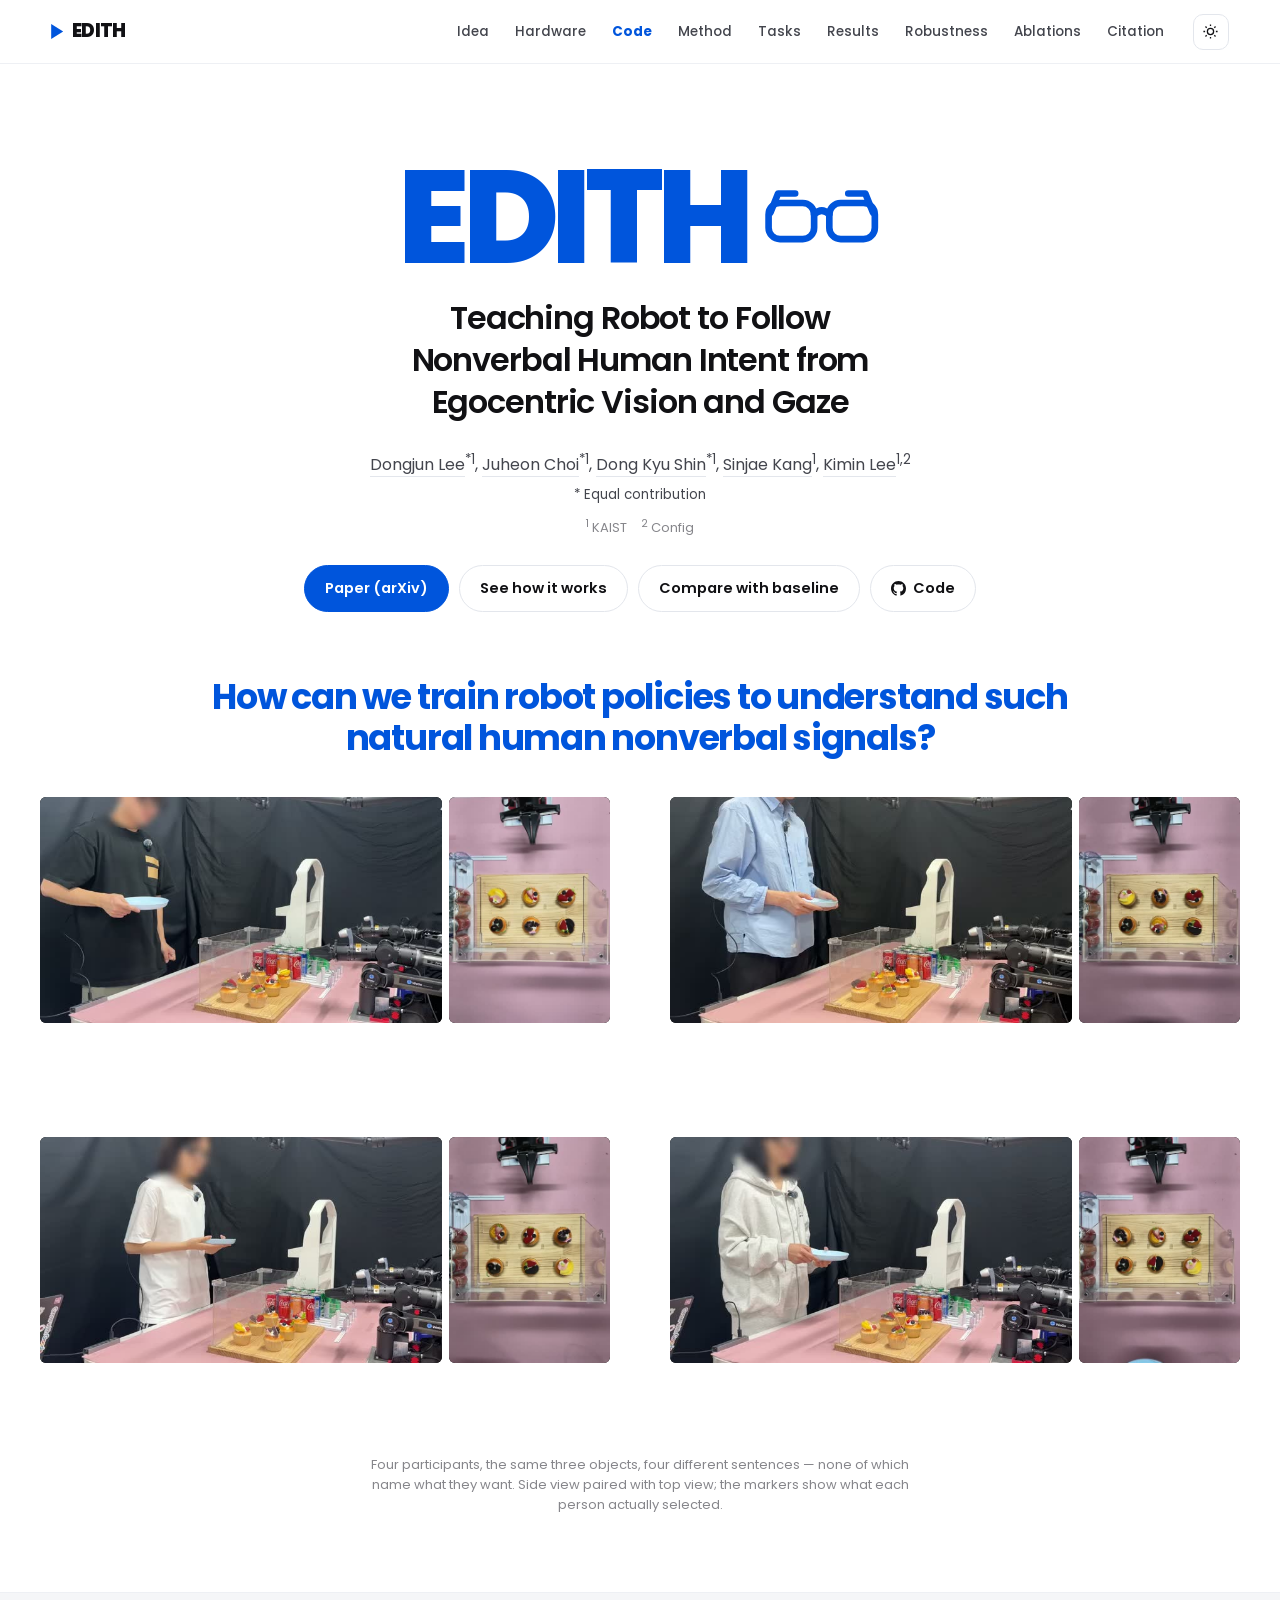
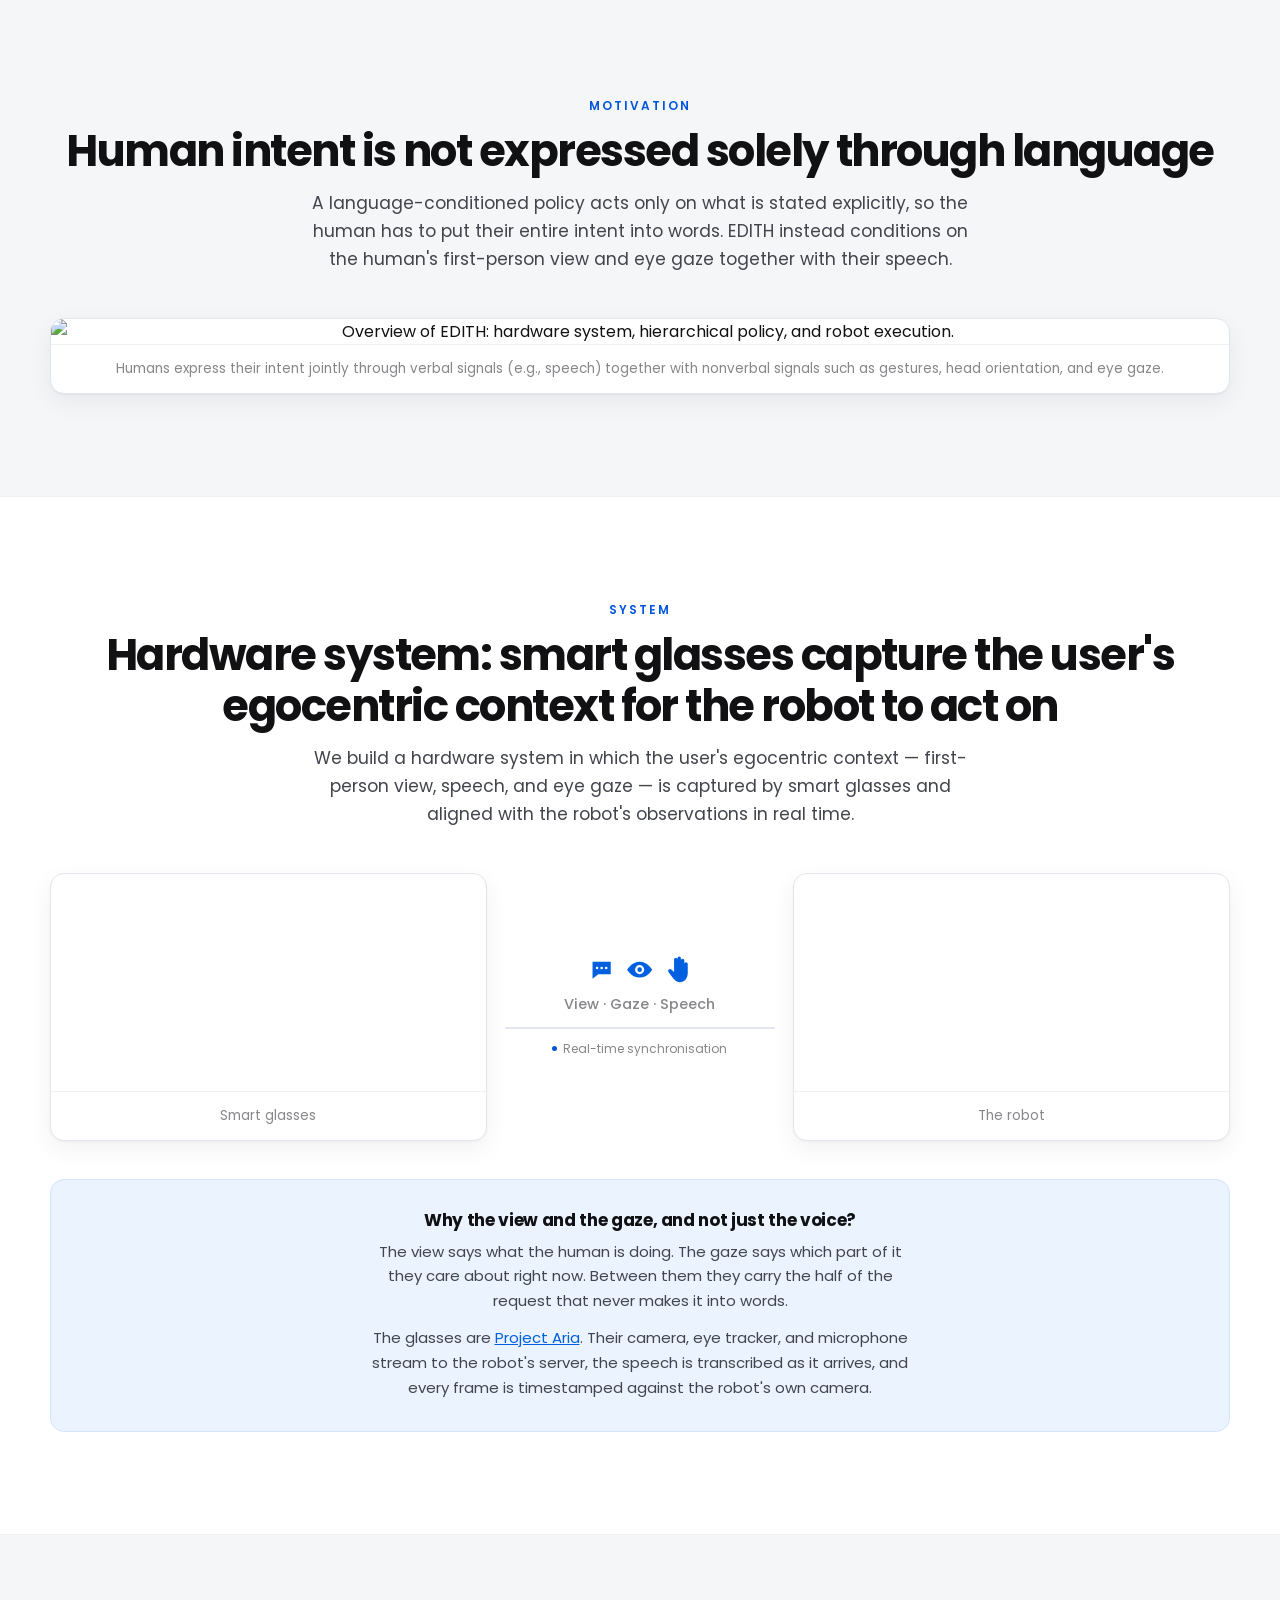
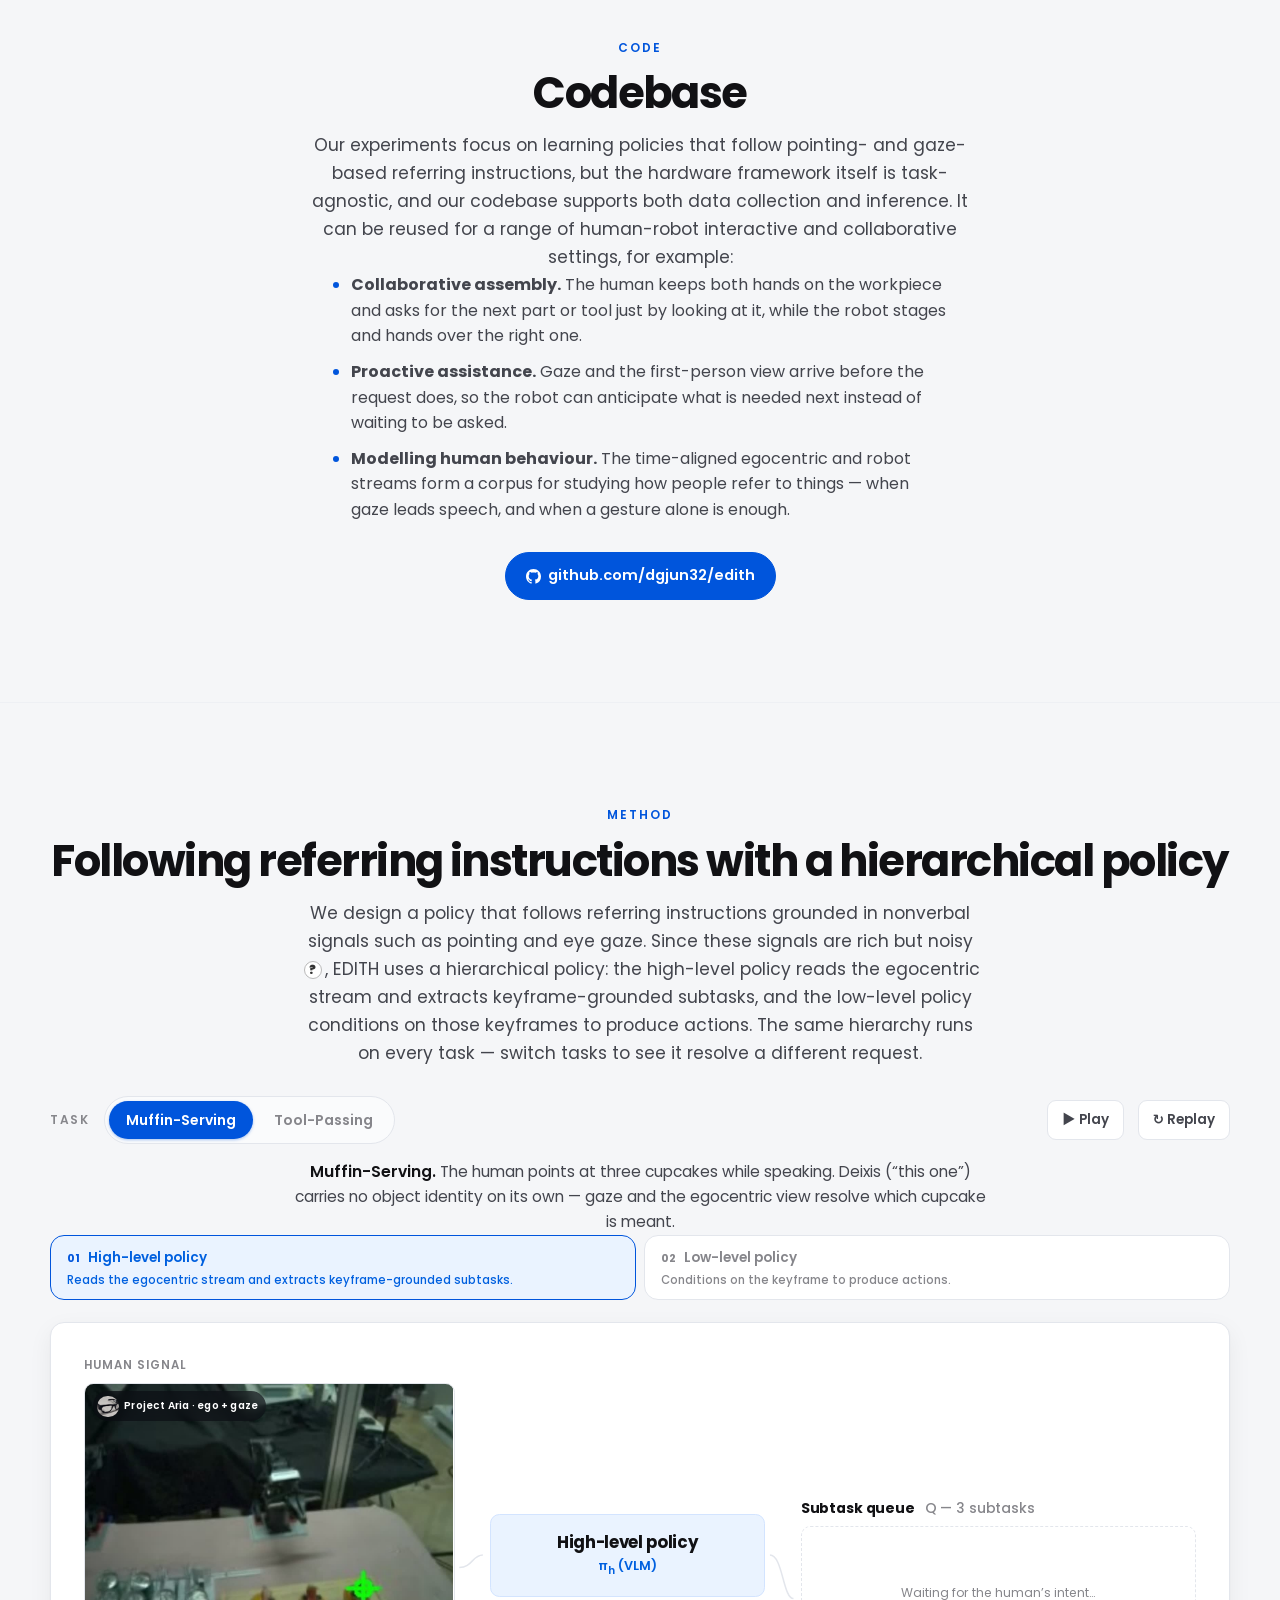
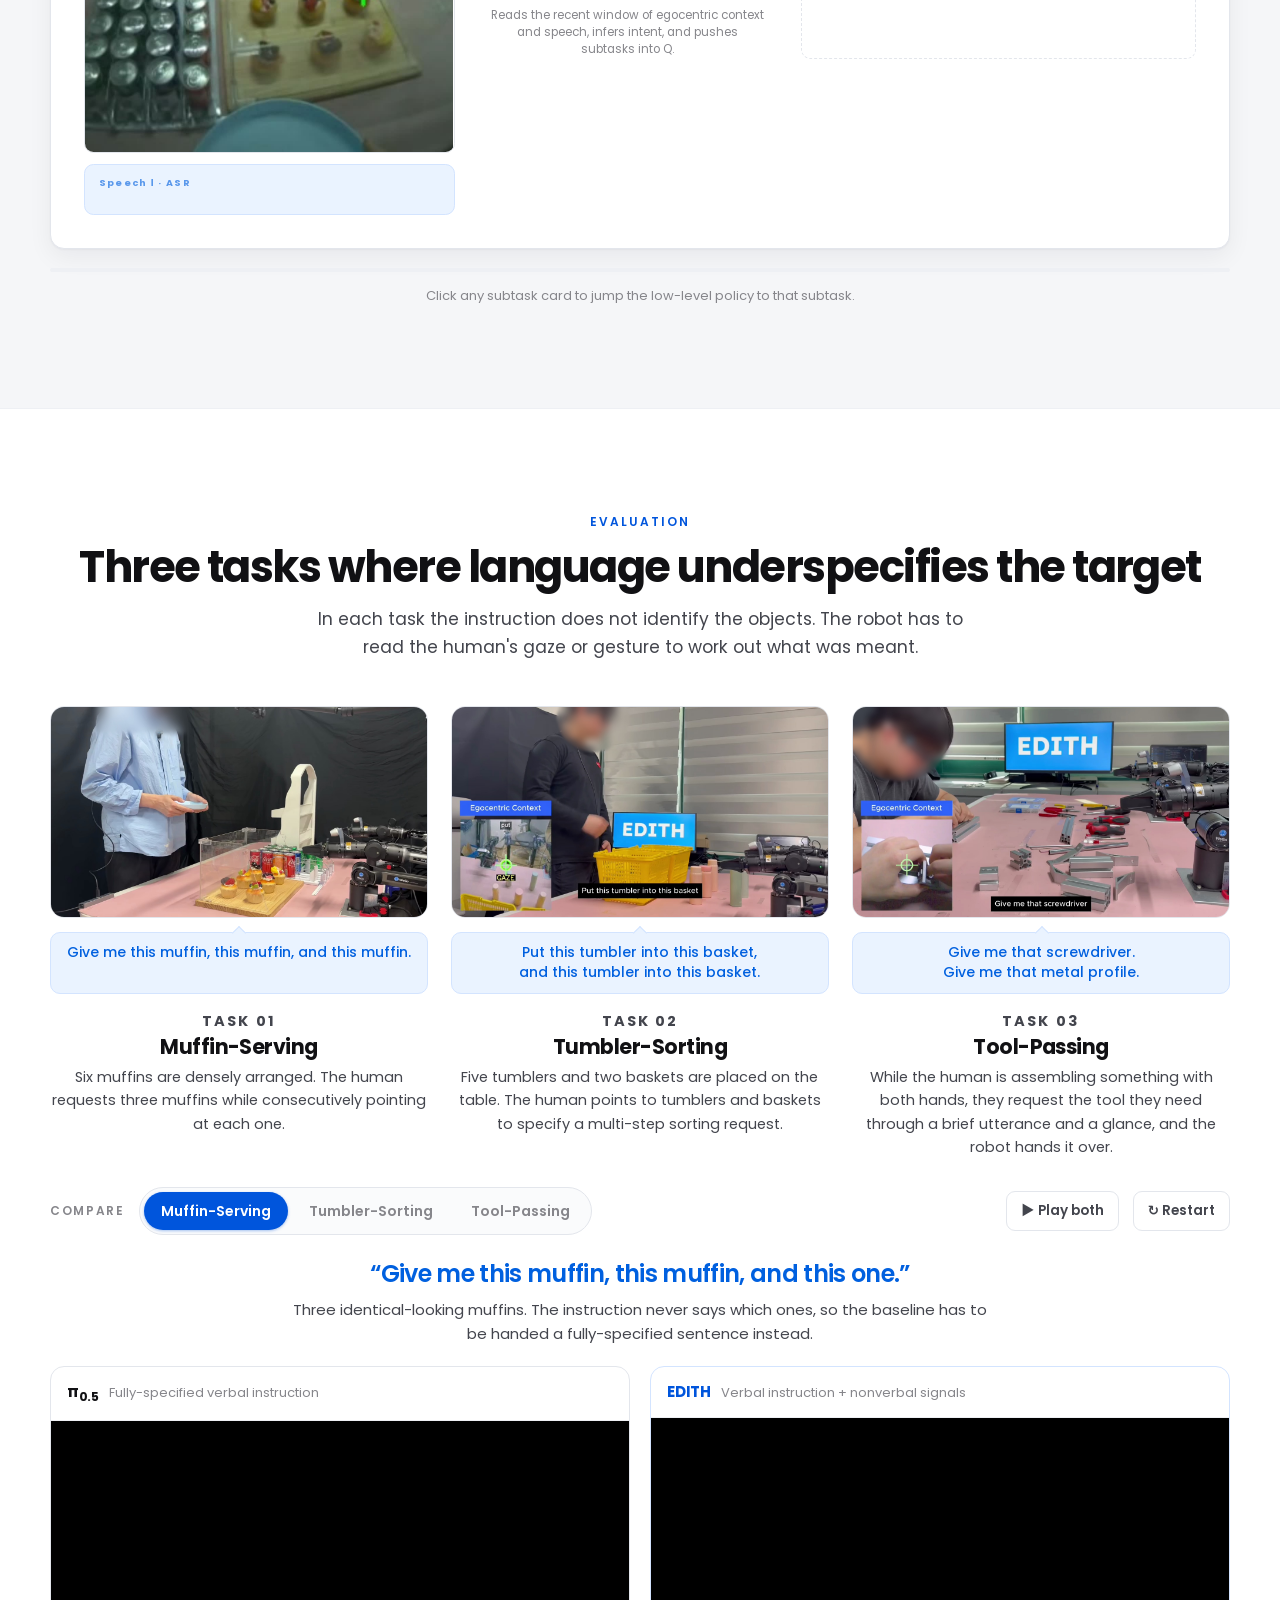
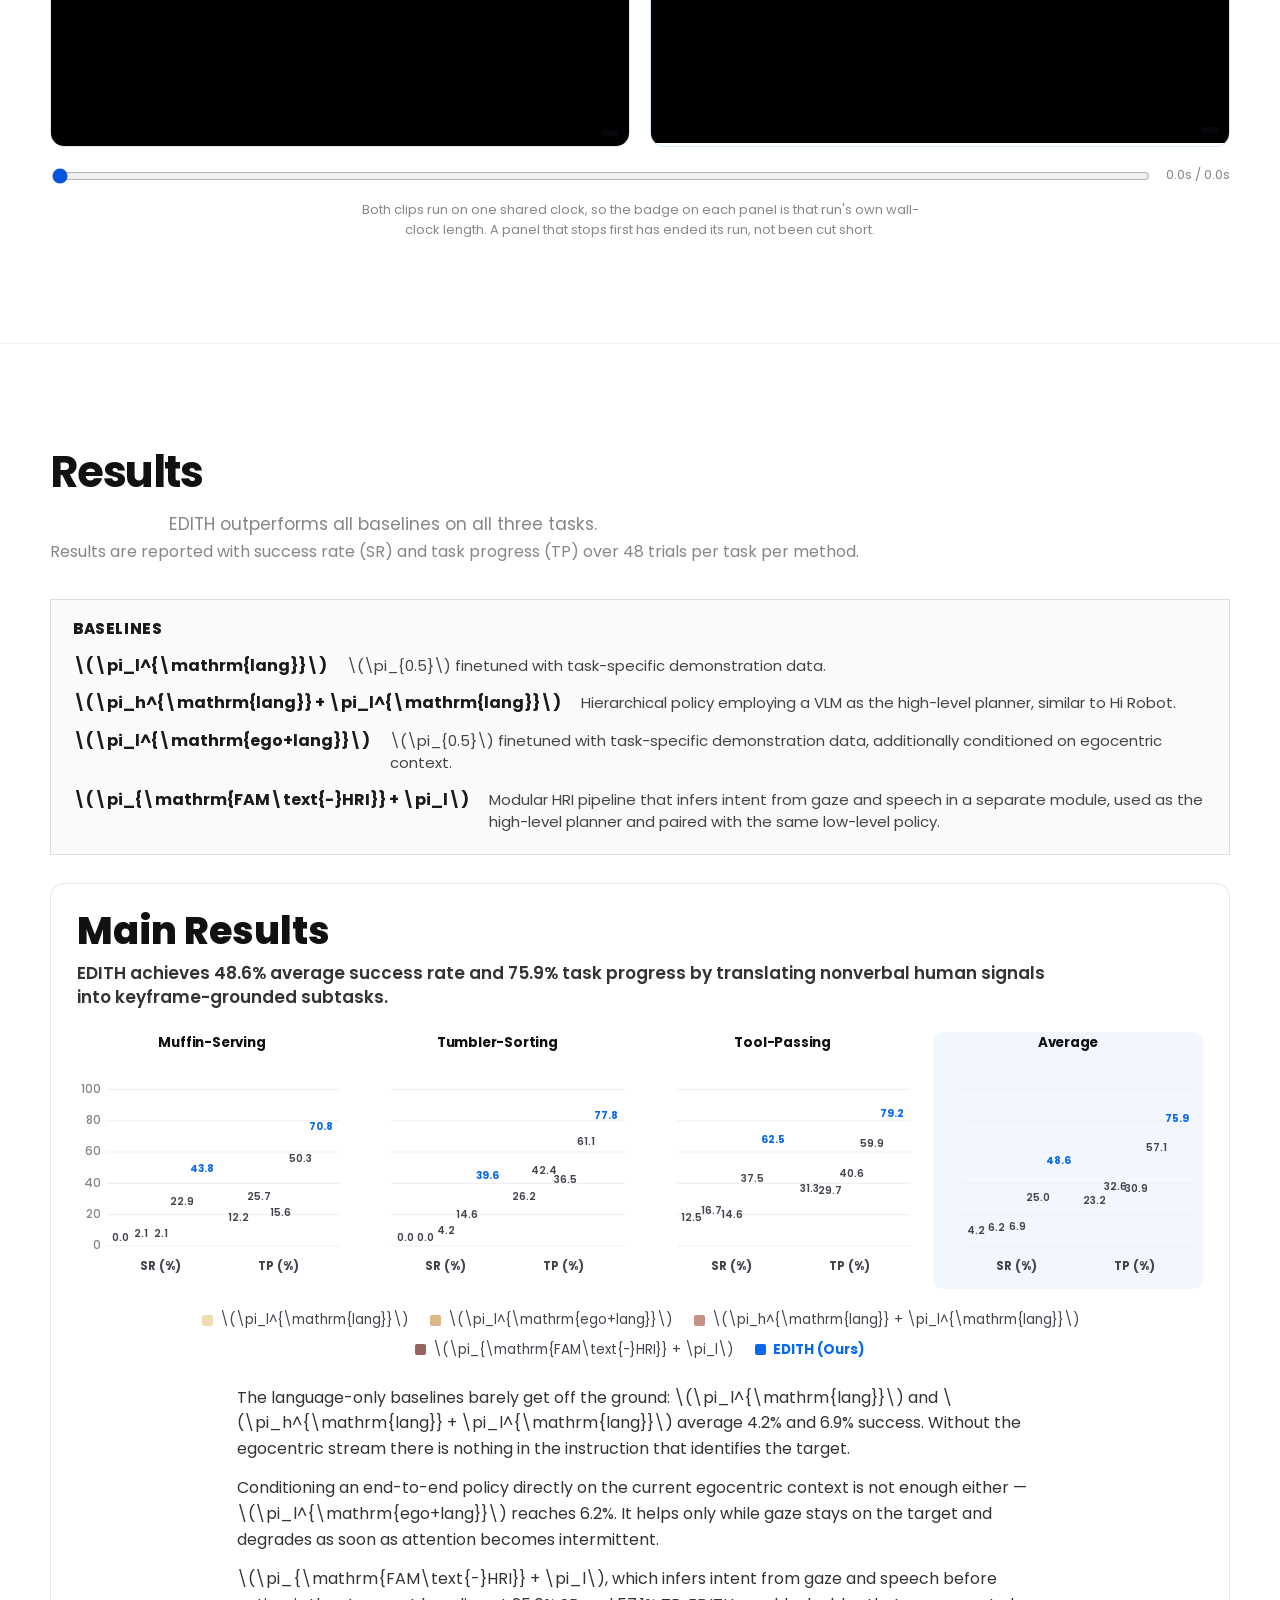
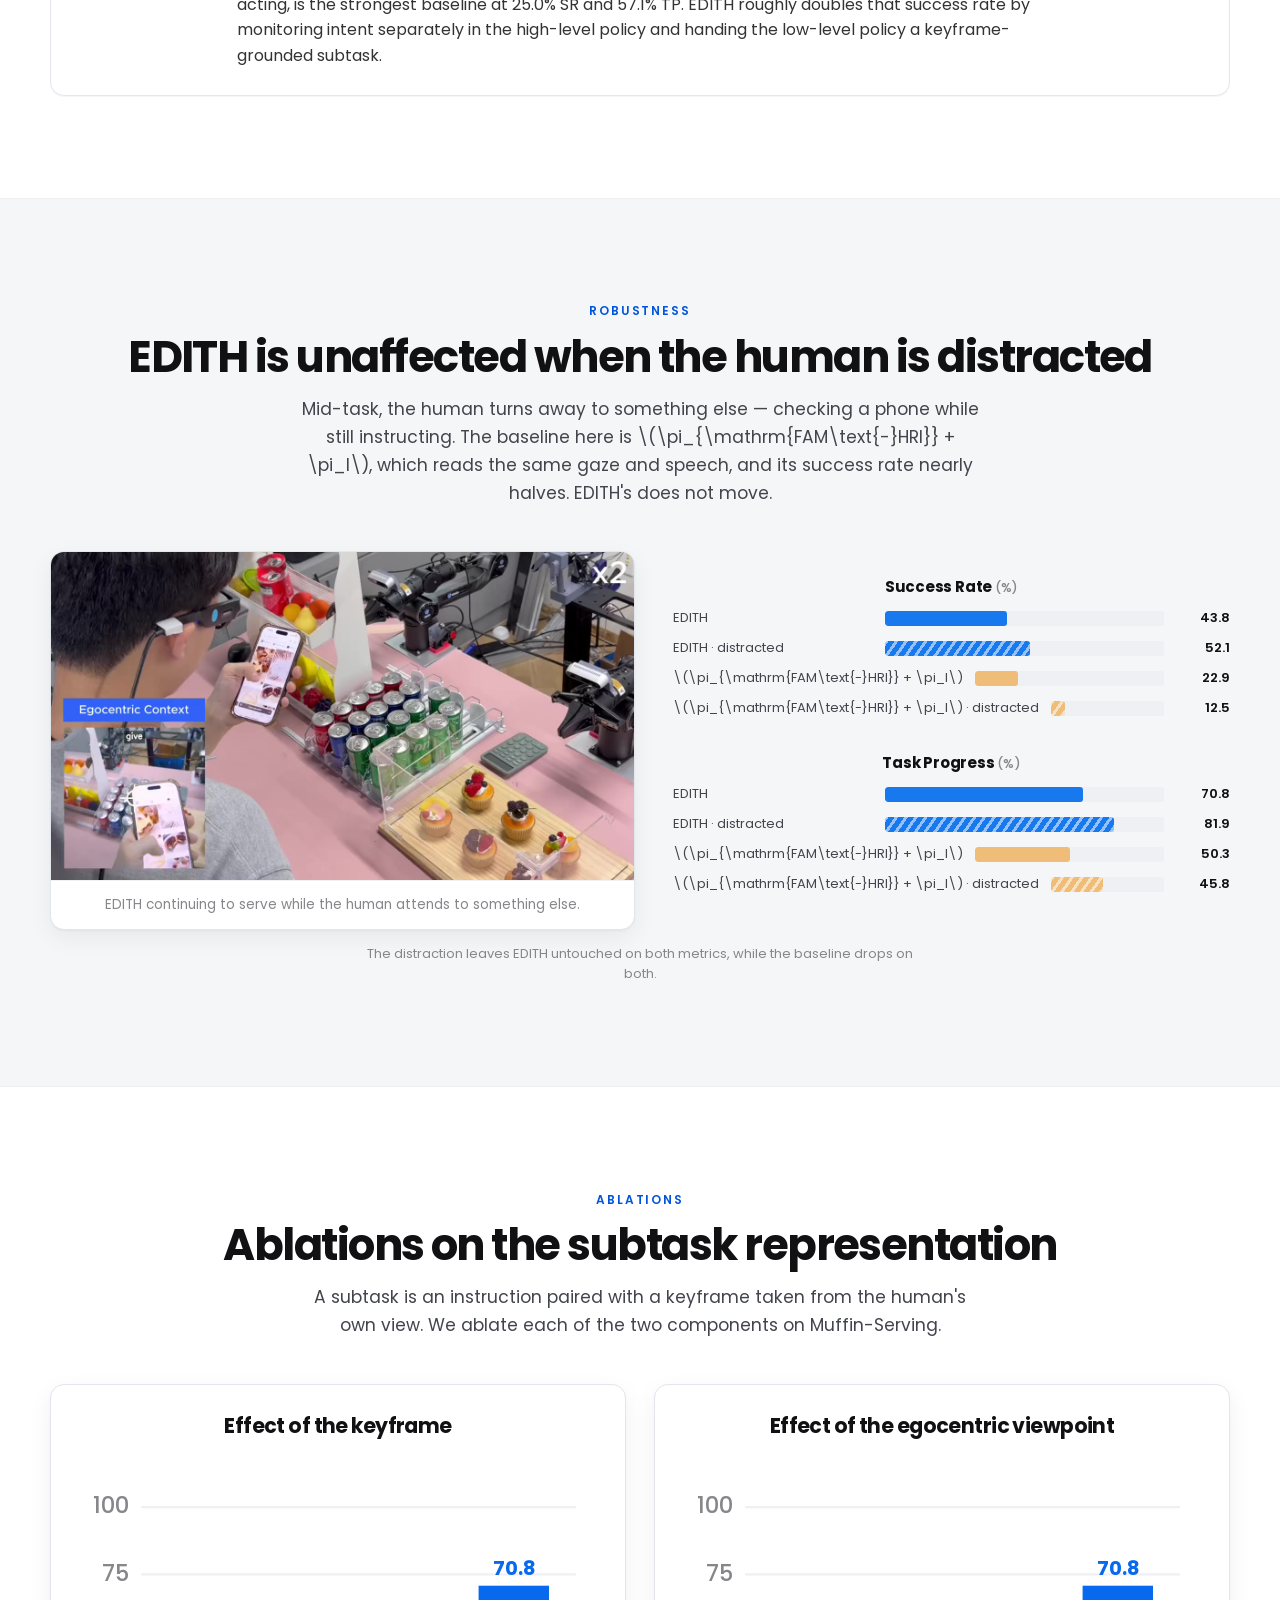
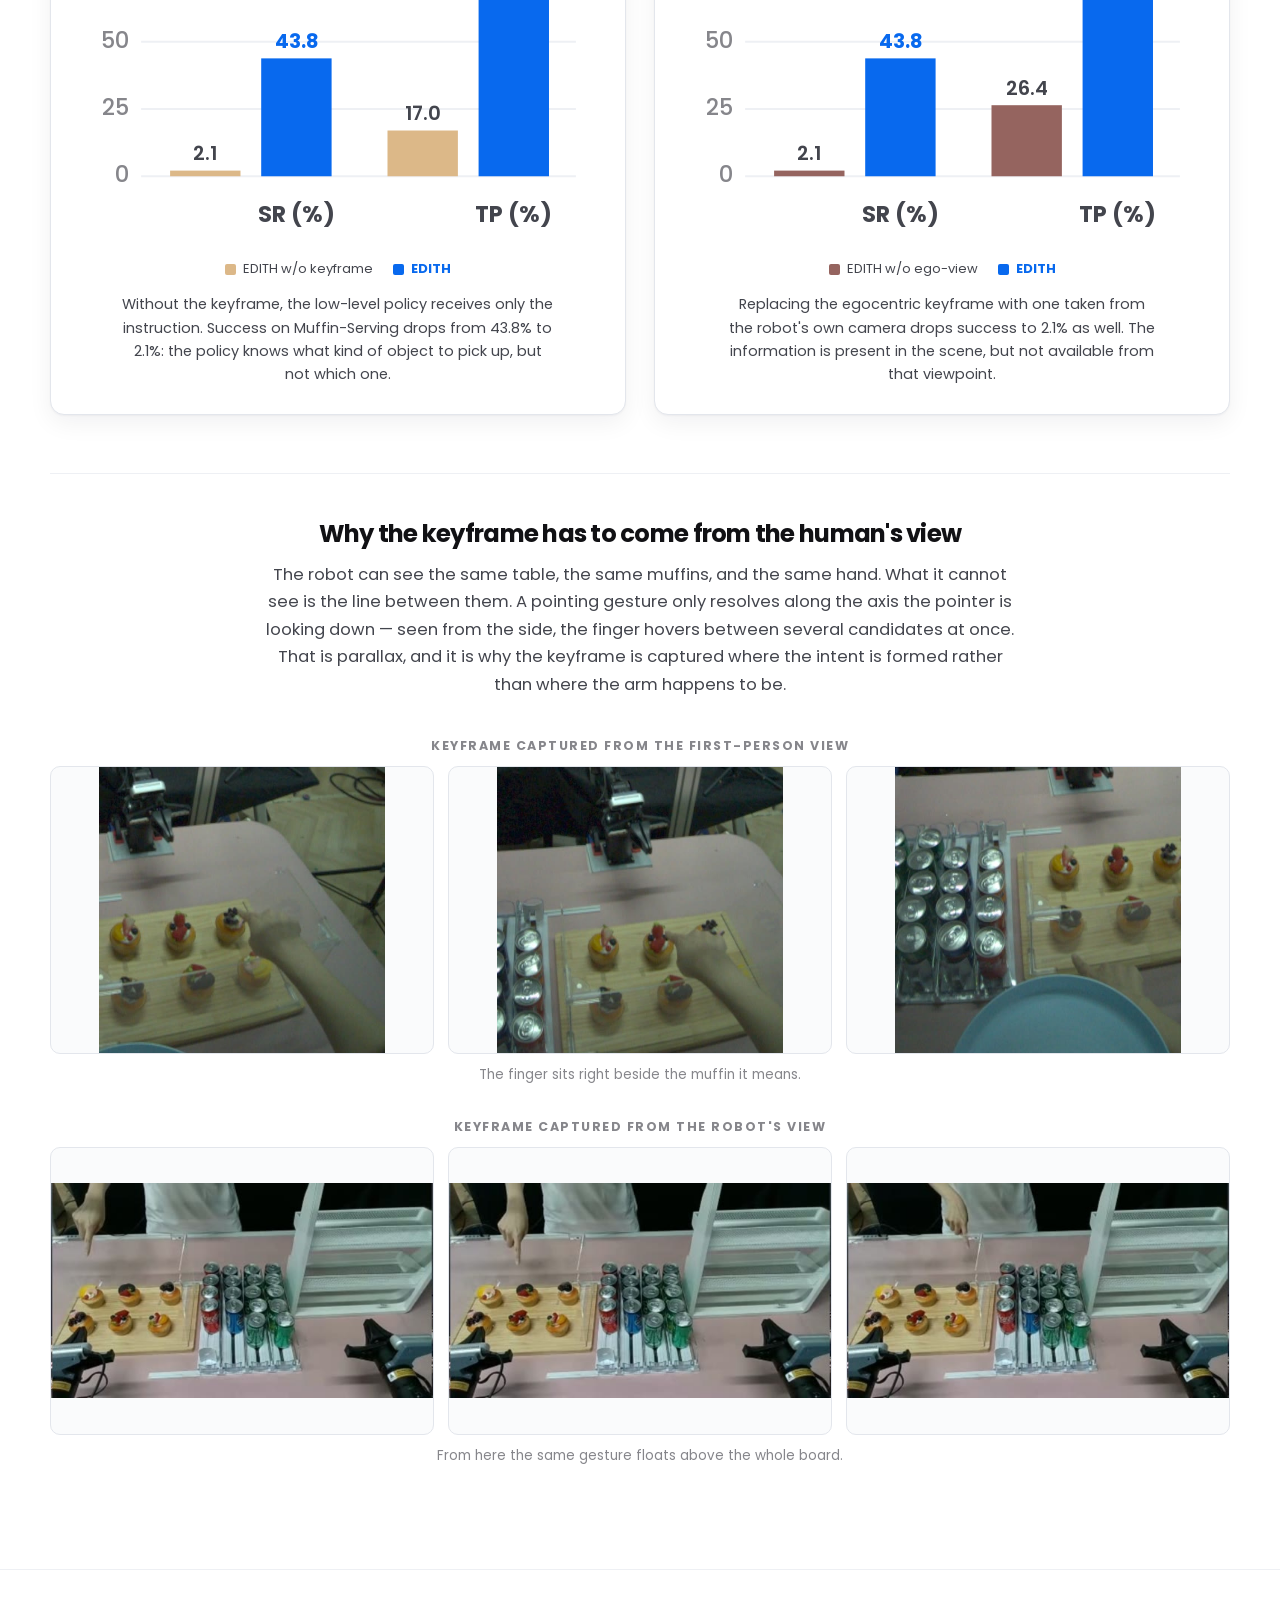
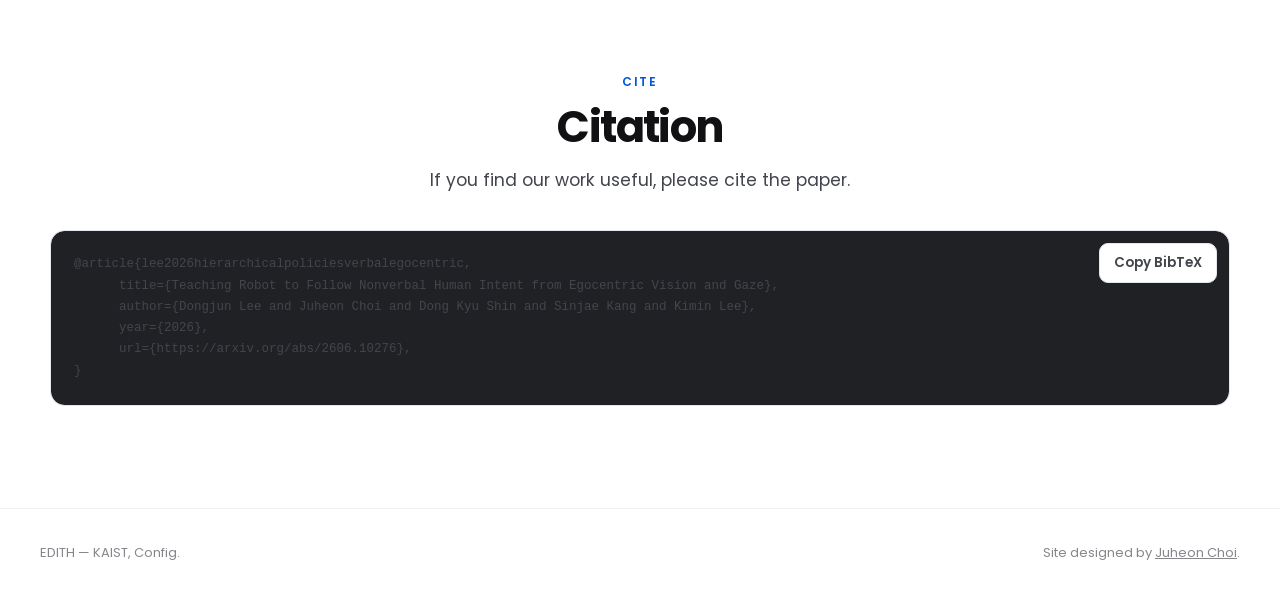
==== commit d62794d3: "Rewrite the page copy and add a codebase section The headings and ledes leaned on catchy phrasing ("" ====
--- a/index.html
+++ b/index.html
@@ -63,6 +63,7 @@
       <nav class="site-nav" aria-label="Sections">
         <a href="#idea">Idea</a>
         <a href="#hardware">Hardware</a>
+        <a class="nav-code" href="#code">Code</a>
         <a href="#mechanism">Method</a>
         <a href="#tasks">Tasks</a>
         <a href="#results">Results</a>
@@ -137,39 +138,21 @@
       <section class="section is-sunken" id="idea">
         <div class="shell" data-reveal>
           <p class="section-kicker">Motivation</p>
-          <h2>People do not say everything they mean</h2>
-          <p class="section-lede">
-            A language-conditioned policy only acts on what was spelled out, so the human
-            has to verbalise their whole intent — which is slow, and often imprecise.
-            EDITH reads the rest: the first-person view and where the eyes go.
+          <h2>Human intent is not expressed solely through language</h2>
+          <p class="section-lede">
+            A language-conditioned policy acts only on what is stated explicitly, so the human
+            has to put their entire intent into words. EDITH instead conditions on the human's
+            first-person view and eye gaze together with their speech.
           </p>
 
           <figure class="figure-frame">
             <img src="assets/overview_figure.png" alt="Overview of EDITH: hardware system, hierarchical policy, and robot execution.">
             <figcaption>
-              The human's egocentric view \(C^{\mathrm{ego}}\) and speech \(\ell\) become
-              keyframe-grounded subtasks in a queue \(Q\), which the robot policy executes as
-              actions \(a_t\).
+              Humans express their intent jointly through verbal signals (e.g., speech)
+              together with nonverbal signals such as gestures, head orientation, and eye gaze.
             </figcaption>
           </figure>
 
-          <div class="duo">
-            <div class="callout">
-              <h3>Language alone</h3>
-              <p>
-                "Give me <em>this</em> one" has no referent without the scene. To reach a
-                language-conditioned policy, the human must instead produce a fully-specified
-                sentence for every step.
-              </p>
-            </div>
-            <div class="callout">
-              <h3>Language + nonverbal signals</h3>
-              <p>
-                Gaze and the first-person view resolve the reference directly, so the human can
-                speak the way they would to another person — and keep their hands on their work.
-              </p>
-            </div>
-          </div>
         </div>
       </section>
 
@@ -177,11 +160,11 @@
       <section class="section" id="hardware">
         <div class="shell" data-reveal>
           <p class="section-kicker">System</p>
-          <h2>Smart glasses capture what the<br class="nv-break">human sees, looks at, and says</h2>
-          <p class="section-lede">
-            The glasses pick up what the human is looking at, what they see, and what they
-            say. EDITH lines all three up with what the robot is seeing at that same moment,
-            so both sides of the interaction share one clock.
+          <h2>Hardware system: smart glasses capture the user's<br class="nv-break">egocentric context for the robot to act on</h2>
+          <p class="section-lede">
+            We build a hardware system in which the user's egocentric context — first-person
+            view, speech, and eye gaze — is captured by smart glasses and aligned with the
+            robot's observations in real time.
           </p>
 
           <div class="hw-diagram">
@@ -229,16 +212,54 @@
         </div>
       </section>
 
+      <!-- ============================== code ============================== -->
+      <section class="section is-sunken" id="code">
+        <div class="shell" data-reveal>
+          <p class="section-kicker">Code</p>
+          <h2>Codebase</h2>
+          <p class="section-lede">
+            Our experiments focus on learning policies that follow pointing- and gaze-based
+            referring instructions, but the hardware framework itself is task-agnostic, and our
+            codebase supports both data collection and inference. It can be reused for a range of
+            human-robot interactive and collaborative settings, for example:
+          </p>
+          <ul class="code-uses">
+            <li>
+              <b>Collaborative assembly.</b> The human keeps both hands on the workpiece and asks
+              for the next part or tool just by looking at it, while the robot stages and hands
+              over the right one.
+            </li>
+            <li>
+              <b>Proactive assistance.</b> Gaze and the first-person view arrive before the request
+              does, so the robot can anticipate what is needed next instead of waiting to be asked.
+            </li>
+            <li>
+              <b>Modelling human behaviour.</b> The time-aligned egocentric and robot streams form a
+              corpus for studying how people refer to things — when gaze leads speech, and when a
+              gesture alone is enough.
+            </li>
+          </ul>
+          <div class="ph-links code-links">
+            <a class="is-primary" href="https://github.com/dgjun32/edith" target="_blank" rel="noopener">
+              <svg viewBox="0 0 16 16" aria-hidden="true"><path d="M8 0C3.58 0 0 3.58 0 8c0 3.54 2.29 6.53 5.47 7.59.4.07.55-.17.55-.38 0-.19-.01-.82-.01-1.49-2.01.37-2.53-.49-2.69-.94-.09-.23-.48-.94-.82-1.13-.28-.15-.68-.52-.01-.53.63-.01 1.08.58 1.23.82.72 1.21 1.87.87 2.33.66.07-.52.28-.87.51-1.07-1.78-.2-3.64-.89-3.64-3.95 0-.87.31-1.59.82-2.15-.08-.2-.36-1.02.08-2.12 0 0 .67-.21 2.2.82.64-.18 1.32-.27 2-.27.68 0 1.36.09 2 .27 1.53-1.04 2.2-.82 2.2-.82.44 1.1.16 1.92.08 2.12.51.56.82 1.27.82 2.15 0 3.07-1.87 3.75-3.65 3.95.29.25.54.73.54 1.48 0 1.07-.01 1.93-.01 2.2 0 .21.15.46.55.38A8.01 8.01 0 0016 8c0-4.42-3.58-8-8-8z"/></svg>
+              github.com/dgjun32/edith
+            </a>
+          </div>
+        </div>
+      </section>
+
       <!-- =========================== mechanism ============================ -->
       <section class="section is-sunken mech" id="mechanism" data-mech-root>
         <div class="shell">
           <p class="section-kicker">Method</p>
-          <h2>How EDITH turns a glance into an action</h2>
-          <p class="section-lede">
-            Human signals are rich but noisy<button class="noisy-help-button" type="button" data-noisy-modal-open aria-label="Why are human signals noisy?">?</button>, so EDITH splits the problem in two: a high-level
-            policy that infers intent and writes subtasks, and a low-level policy that executes
-            them. The same hierarchy runs on every task — switch tasks to watch it resolve a
-            different request.
+          <h2>Following referring instructions with a hierarchical policy</h2>
+          <p class="section-lede">
+            We design a policy that follows referring instructions grounded in nonverbal signals
+            such as pointing and eye gaze. Since these signals are rich but noisy<button class="noisy-help-button" type="button" data-noisy-modal-open aria-label="Why are human signals noisy?">?</button>, EDITH uses a
+            hierarchical policy: the high-level policy reads the egocentric stream and extracts
+            keyframe-grounded subtasks, and the low-level policy conditions on those keyframes to
+            produce actions. The same hierarchy runs on every task — switch tasks to see it
+            resolve a different request.
           </p>
 
           <div class="mech-toolbar">
@@ -363,7 +384,7 @@
               </div>
               <div class="baseline-item">
                 <dt>\(\pi_{\mathrm{FAM\text{-}HRI}} + \pi_l\)</dt>
-                <dd>Multimodal intent inference from gaze and speech as the high-level planner, paired with the same low-level policy.</dd>
+                <dd>Modular HRI pipeline that infers intent from gaze and speech in a separate module, used as the high-level planner and paired with the same low-level policy.</dd>
               </div>
             </dl>
           </div>
@@ -461,30 +482,30 @@
       <section class="section" id="ablations">
         <div class="shell" data-reveal>
           <p class="section-kicker">Ablations</p>
-          <h2>Both halves of the subtask are load-bearing</h2>
-          <p class="section-lede">
-            A subtask is an instruction paired with a keyframe from the human's own
-            view. Remove either half on Muffin-Serving and the policy stops working.
+          <h2>Ablations on the subtask representation</h2>
+          <p class="section-lede">
+            A subtask is an instruction paired with a keyframe taken from the human's own
+            view. We ablate each of the two components on Muffin-Serving.
           </p>
 
           <div class="ablation-grid">
             <article class="ablation-card">
-              <h3>What does the keyframe buy us?</h3>
+              <h3>Effect of the keyframe</h3>
               <div class="ablation-chart"><svg viewBox="0 0 250 200" role="img" aria-label="EDITH w/o keyframe: SR 2.1 versus EDITH 43.8 percent, TP 17.0 versus EDITH 70.8 percent"><path d="M30 160H240" class="res-gridline"/><text x="24" y="163" text-anchor="end" class="res-axis-number">0</text><path d="M30 127.5H240" class="res-gridline"/><text x="24" y="130.5" text-anchor="end" class="res-axis-number">25</text><path d="M30 95H240" class="res-gridline"/><text x="24" y="98" text-anchor="end" class="res-axis-number">50</text><path d="M30 62.5H240" class="res-gridline"/><text x="24" y="65.5" text-anchor="end" class="res-axis-number">75</text><path d="M30 30H240" class="res-gridline"/><text x="24" y="33" text-anchor="end" class="res-axis-number">100</text><rect class="res-bar method-1" x="44" y="157.27" width="34" height="2.73"/><text class="res-value" x="61" y="152.27" text-anchor="middle">2.1</text><rect class="res-bar method-4" x="88" y="103.06" width="34" height="56.94"/><text class="res-value is-ours" x="105" y="98.06" text-anchor="middle">43.8</text><text x="105" y="182" text-anchor="middle" class="res-axis-label">SR (%)</text><rect class="res-bar method-1" x="149" y="137.9" width="34" height="22.1"/><text class="res-value" x="166" y="132.9" text-anchor="middle">17.0</text><rect class="res-bar method-4" x="193" y="67.96" width="34" height="92.04"/><text class="res-value is-ours" x="210" y="62.96" text-anchor="middle">70.8</text><text x="210" y="182" text-anchor="middle" class="res-axis-label">TP (%)</text></svg></div>
               <div class="ablation-legend">
                 <span><i class="method-1"></i>EDITH w/o keyframe</span>
                 <span class="is-ours"><i class="method-4"></i>EDITH</span>
               </div>
-              <p>Strip the keyframe out of the subtask and the low-level policy is left with an instruction alone. Success on Muffin-Serving falls from 43.8% to 2.1%: the policy knows what kind of thing to pick up, but not which one.</p>
+              <p>Without the keyframe, the low-level policy receives only the instruction. Success on Muffin-Serving drops from 43.8% to 2.1%: the policy knows what kind of object to pick up, but not which one.</p>
             </article>
             <article class="ablation-card">
-              <h3>Why capture the keyframe from the human's view?</h3>
+              <h3>Effect of the egocentric viewpoint</h3>
               <div class="ablation-chart"><svg viewBox="0 0 250 200" role="img" aria-label="EDITH w/o ego-view: SR 2.1 versus EDITH 43.8 percent, TP 26.4 versus EDITH 70.8 percent"><path d="M30 160H240" class="res-gridline"/><text x="24" y="163" text-anchor="end" class="res-axis-number">0</text><path d="M30 127.5H240" class="res-gridline"/><text x="24" y="130.5" text-anchor="end" class="res-axis-number">25</text><path d="M30 95H240" class="res-gridline"/><text x="24" y="98" text-anchor="end" class="res-axis-number">50</text><path d="M30 62.5H240" class="res-gridline"/><text x="24" y="65.5" text-anchor="end" class="res-axis-number">75</text><path d="M30 30H240" class="res-gridline"/><text x="24" y="33" text-anchor="end" class="res-axis-number">100</text><rect class="res-bar method-3" x="44" y="157.27" width="34" height="2.73"/><text class="res-value" x="61" y="152.27" text-anchor="middle">2.1</text><rect class="res-bar method-4" x="88" y="103.06" width="34" height="56.94"/><text class="res-value is-ours" x="105" y="98.06" text-anchor="middle">43.8</text><text x="105" y="182" text-anchor="middle" class="res-axis-label">SR (%)</text><rect class="res-bar method-3" x="149" y="125.68" width="34" height="34.32"/><text class="res-value" x="166" y="120.68" text-anchor="middle">26.4</text><rect class="res-bar method-4" x="193" y="67.96" width="34" height="92.04"/><text class="res-value is-ours" x="210" y="62.96" text-anchor="middle">70.8</text><text x="210" y="182" text-anchor="middle" class="res-axis-label">TP (%)</text></svg></div>
               <div class="ablation-legend">
                 <span><i class="method-3"></i>EDITH w/o ego-view</span>
                 <span class="is-ours"><i class="method-4"></i>EDITH</span>
               </div>
-              <p>Replace the egocentric keyframe with one taken from the robot's own camera and success falls the same way, to 2.1%. The information is not missing from the scene — it is missing from that viewpoint.</p>
+              <p>Replacing the egocentric keyframe with one taken from the robot's own camera drops success to 2.1% as well. The information is present in the scene, but not available from that viewpoint.</p>
             </article>
           </div>
 
--- a/site.css
+++ b/site.css
@@ -190,6 +190,27 @@
 .site-nav a:hover { background: var(--line-soft); color: var(--ink); }
 .site-nav a.is-active,
 .site-nav a[aria-current="true"] { color: var(--accent); background: var(--accent-soft); }
+
+/* Code sits apart from the reading order, so it keeps the accent colour. */
+.site-nav a.nav-code {
+  color: var(--accent);
+  font-weight: 650;
+}
+.site-nav a.nav-code:hover { background: var(--accent-soft); color: var(--accent); }
+
+/* Example use cases in the code section */
+.code-uses {
+  margin: 0 auto clamp(20px, 2.6vw, 30px);
+  padding-left: 1.3em;
+  display: grid;
+  gap: 10px;
+  max-width: 62ch;
+  text-align: left;
+  color: var(--ink-soft);
+}
+.code-uses li { line-height: 1.6; }
+.code-uses li::marker { color: var(--accent); }
+.code-links { justify-content: flex-start; }
 
 .theme-toggle {
   display: grid;
--- a/mechanism.css
+++ b/mechanism.css
@@ -394,19 +394,35 @@
   list-style: none;
 }
 
+.mech-acts li { flex: 1 1 290px; }
 .mech-acts button {
+  display: flex;
+  flex-direction: column;
+  align-items: flex-start;
+  gap: 4px;
+  width: 100%;
+  padding: 11px 16px;
+  border: 1px solid var(--line);
+  border-radius: 14px;
+  background: var(--surface);
+  font-size: 13.5px;
+  font-weight: 550;
+  text-align: left;
+  color: var(--muted);
+  transition: all 0.2s ease;
+}
+.mech-acts button .mech-act-head {
   display: flex;
   align-items: baseline;
   gap: 8px;
-  padding: 9px 15px;
-  border: 1px solid var(--line);
-  border-radius: 999px;
-  background: var(--surface);
-  font-size: 13.5px;
-  font-weight: 550;
-  color: var(--muted);
-  transition: all 0.2s ease;
-}
+}
+.mech-acts button small {
+  font-size: 11.5px;
+  font-weight: 450;
+  line-height: 1.4;
+  color: var(--muted);
+}
+.mech-acts button[aria-selected="true"] small { color: var(--accent-ink); }
 .mech-acts button b {
   font-size: 11px;
   font-weight: 700;
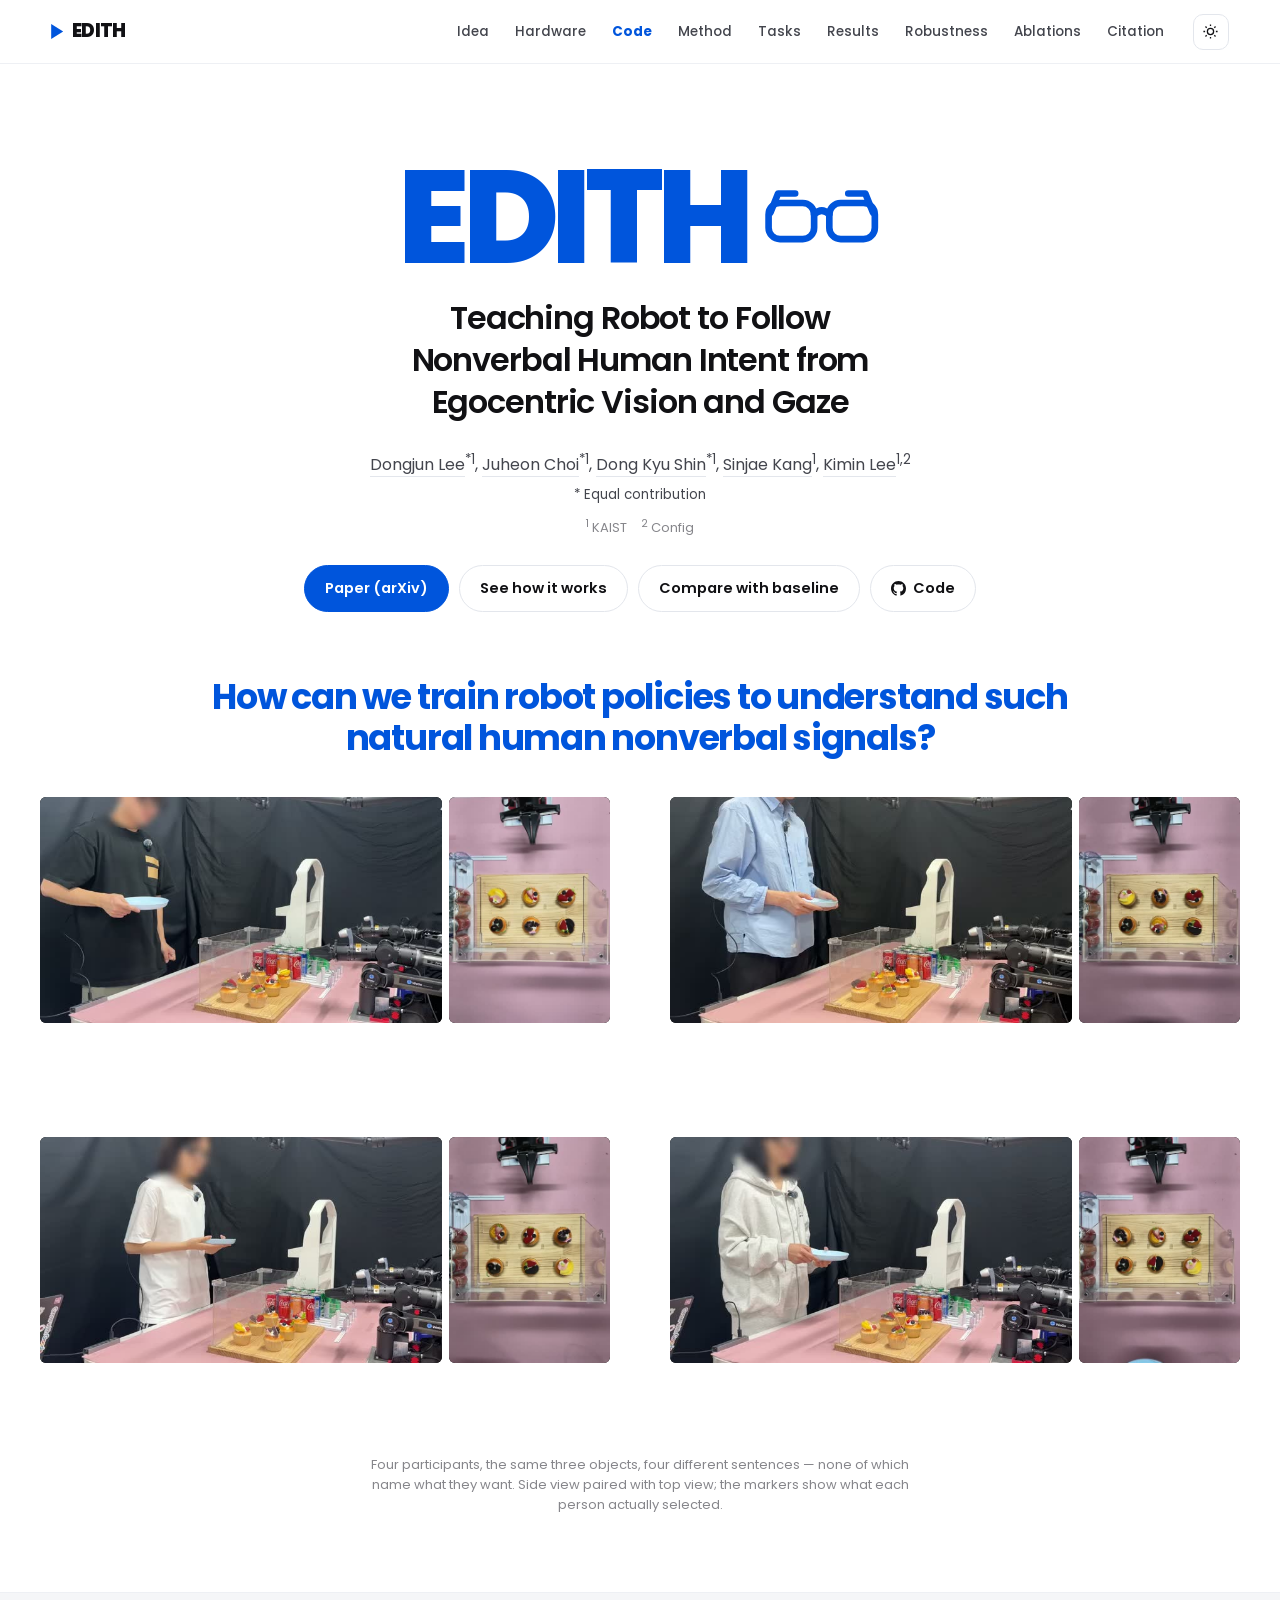
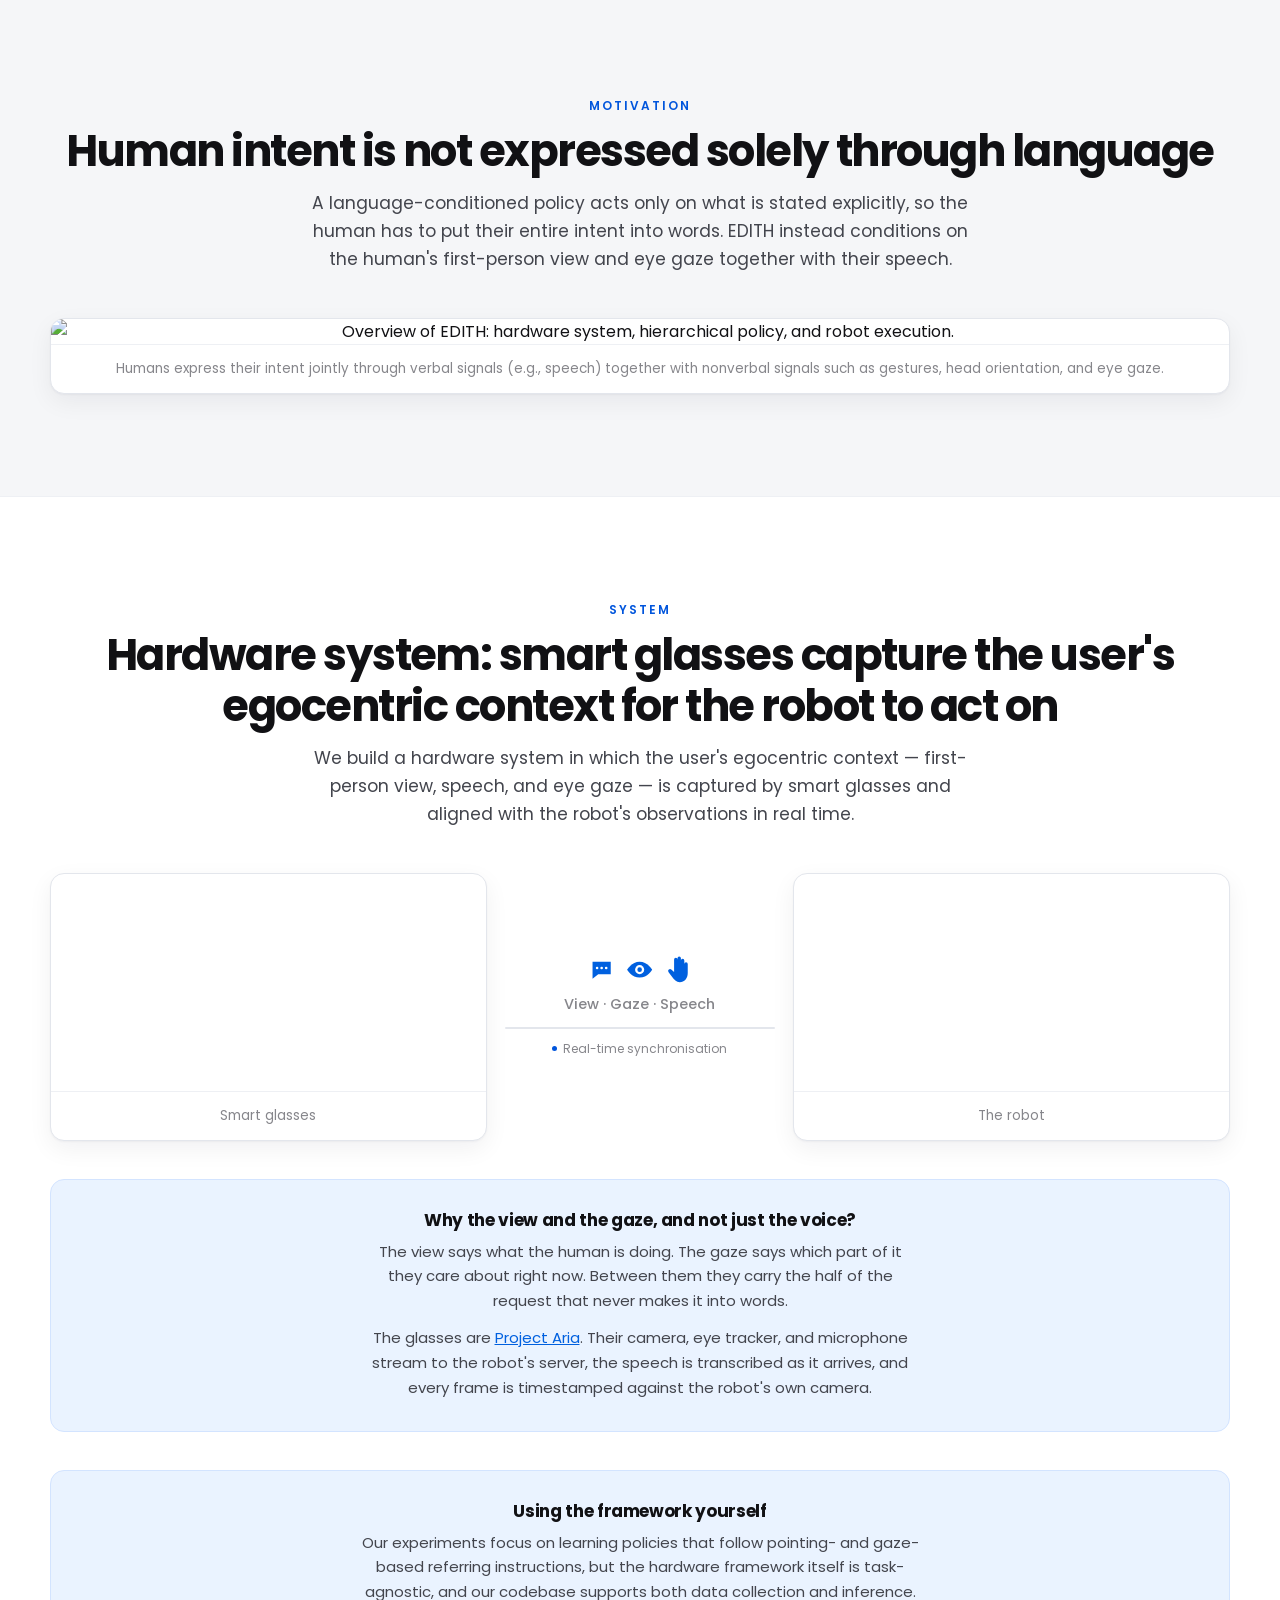
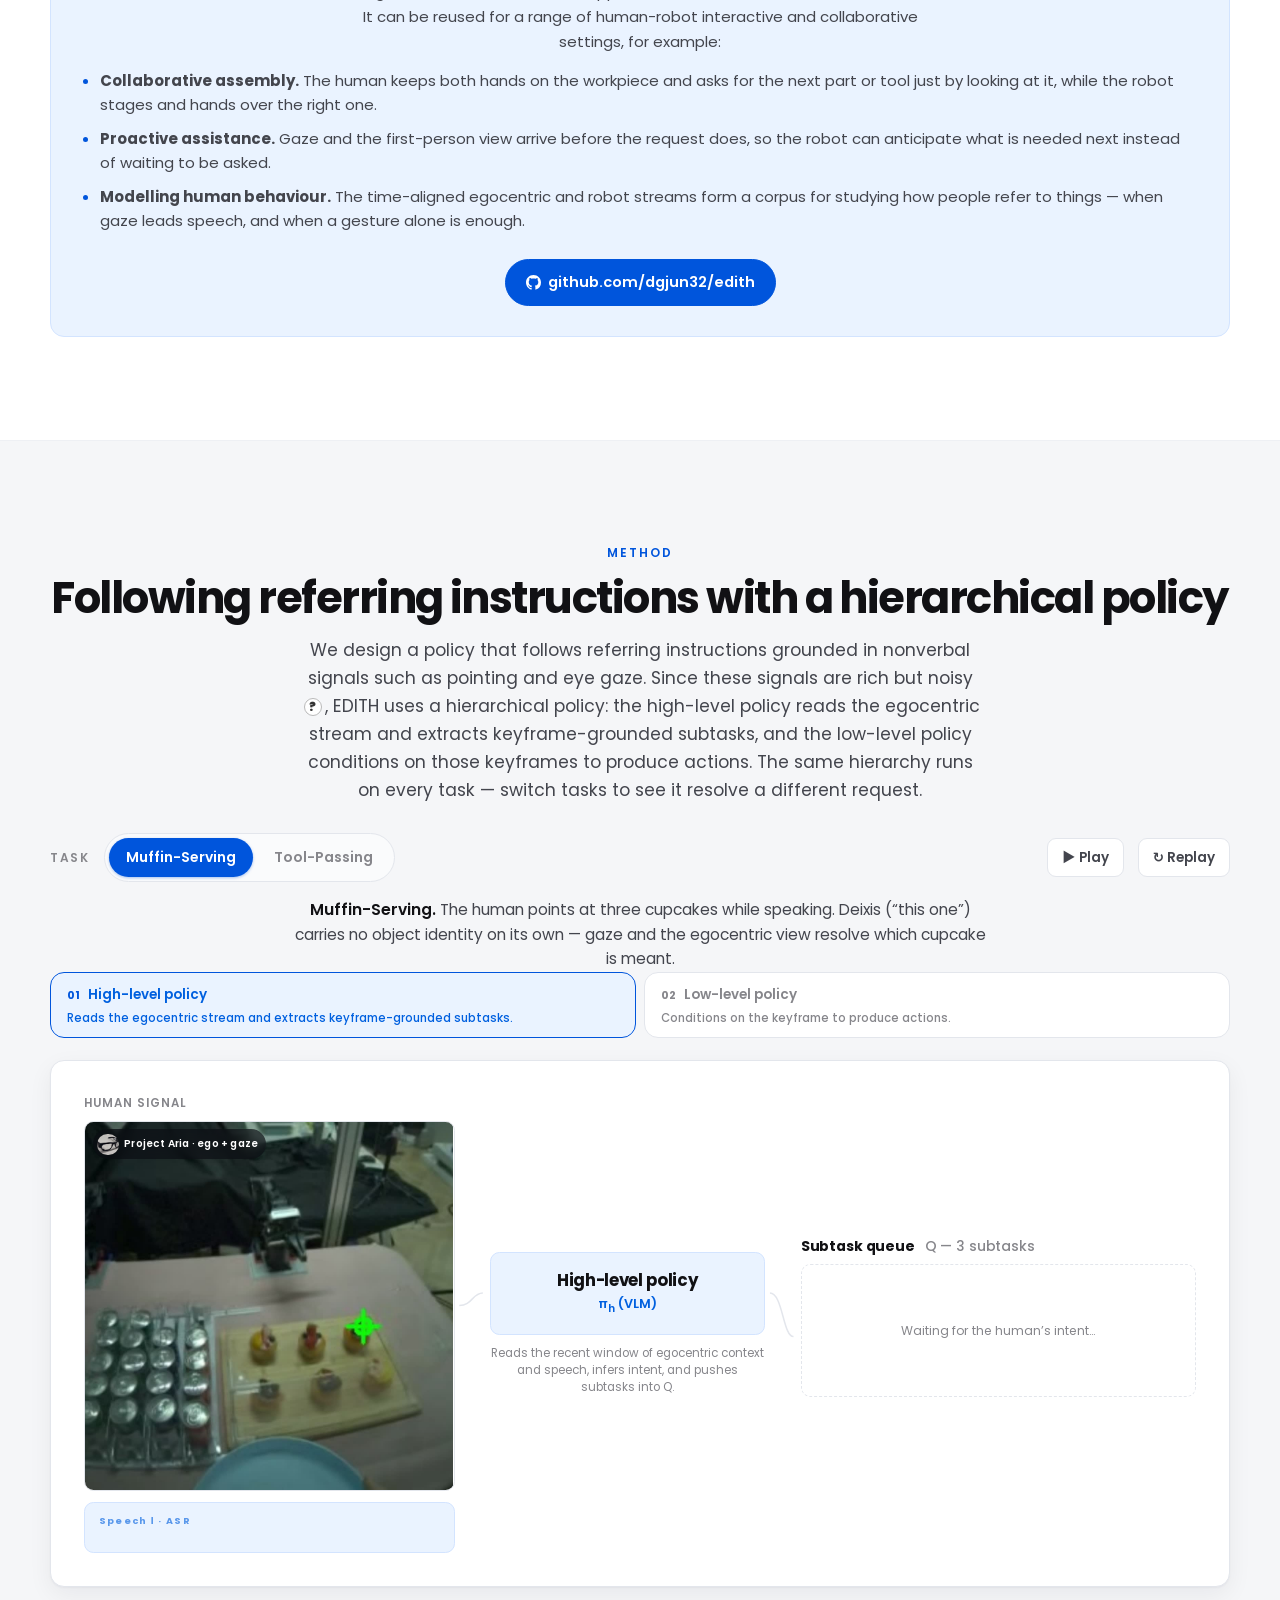
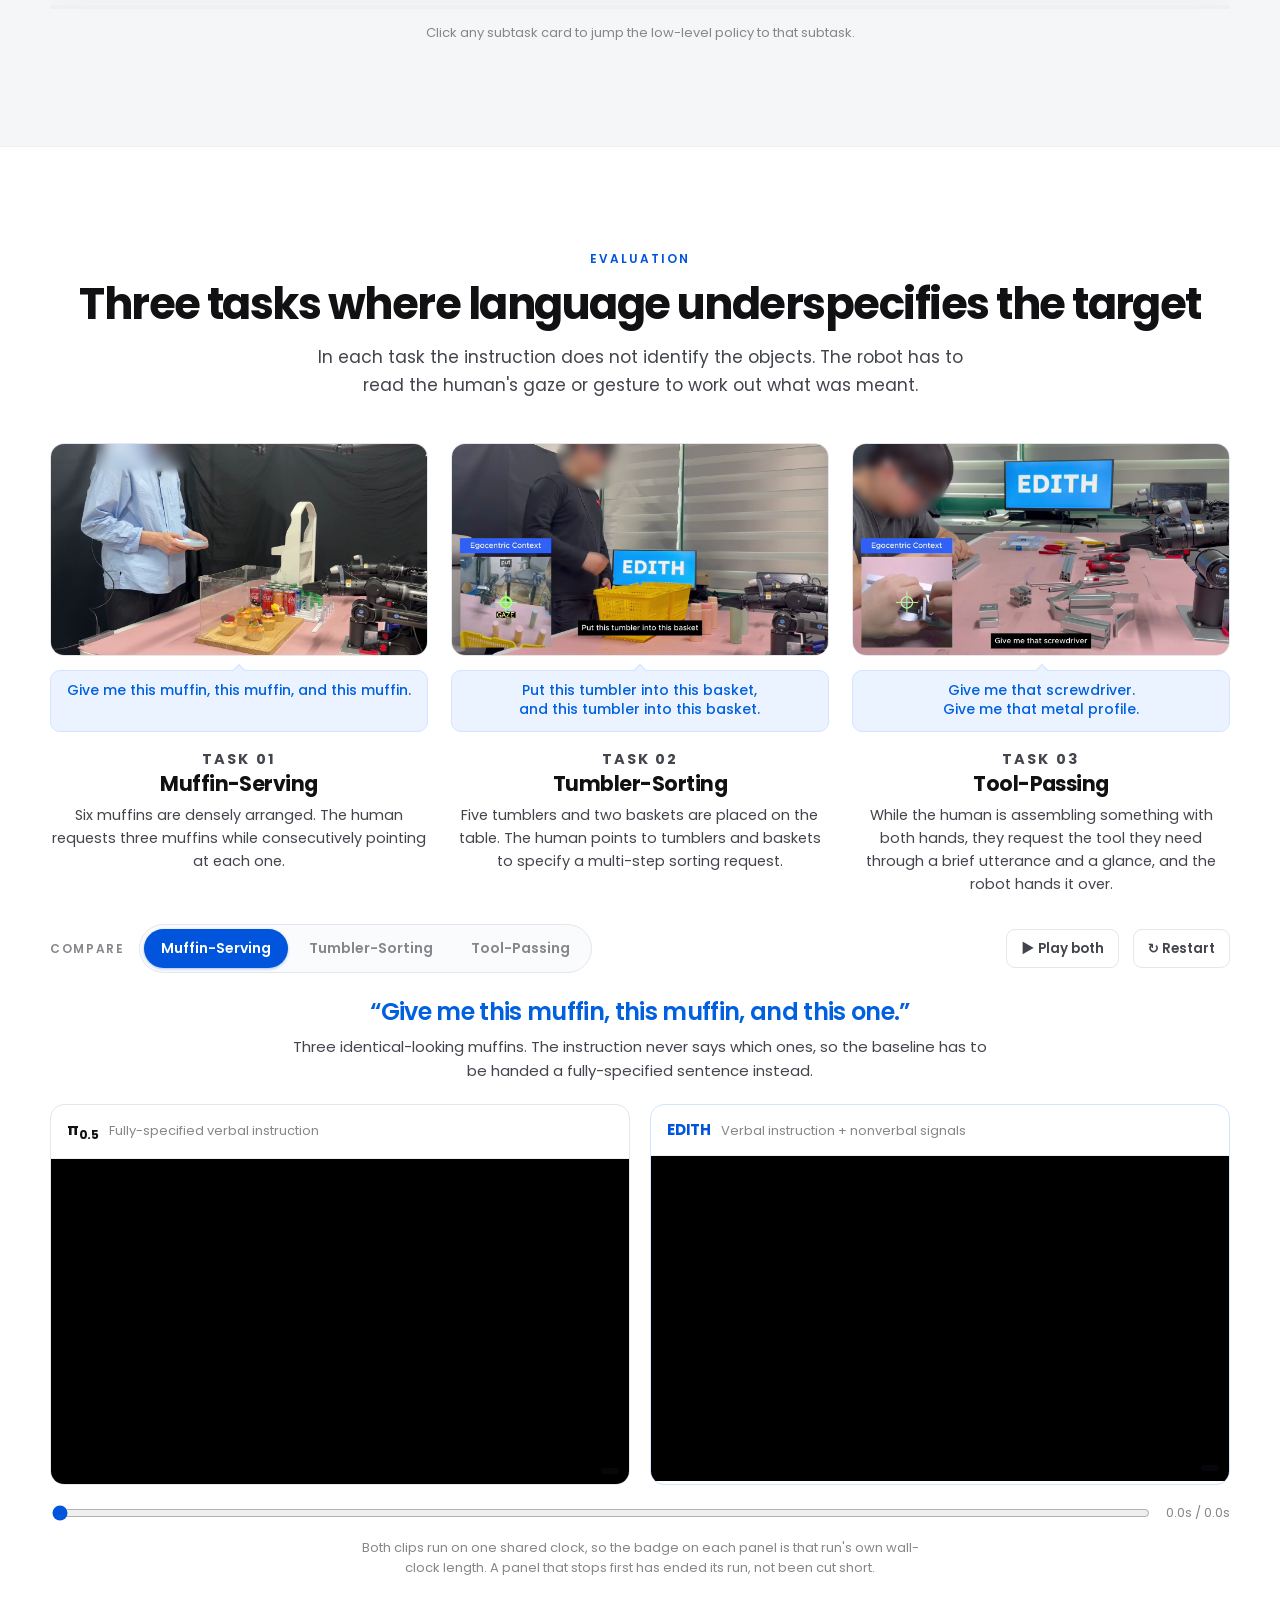
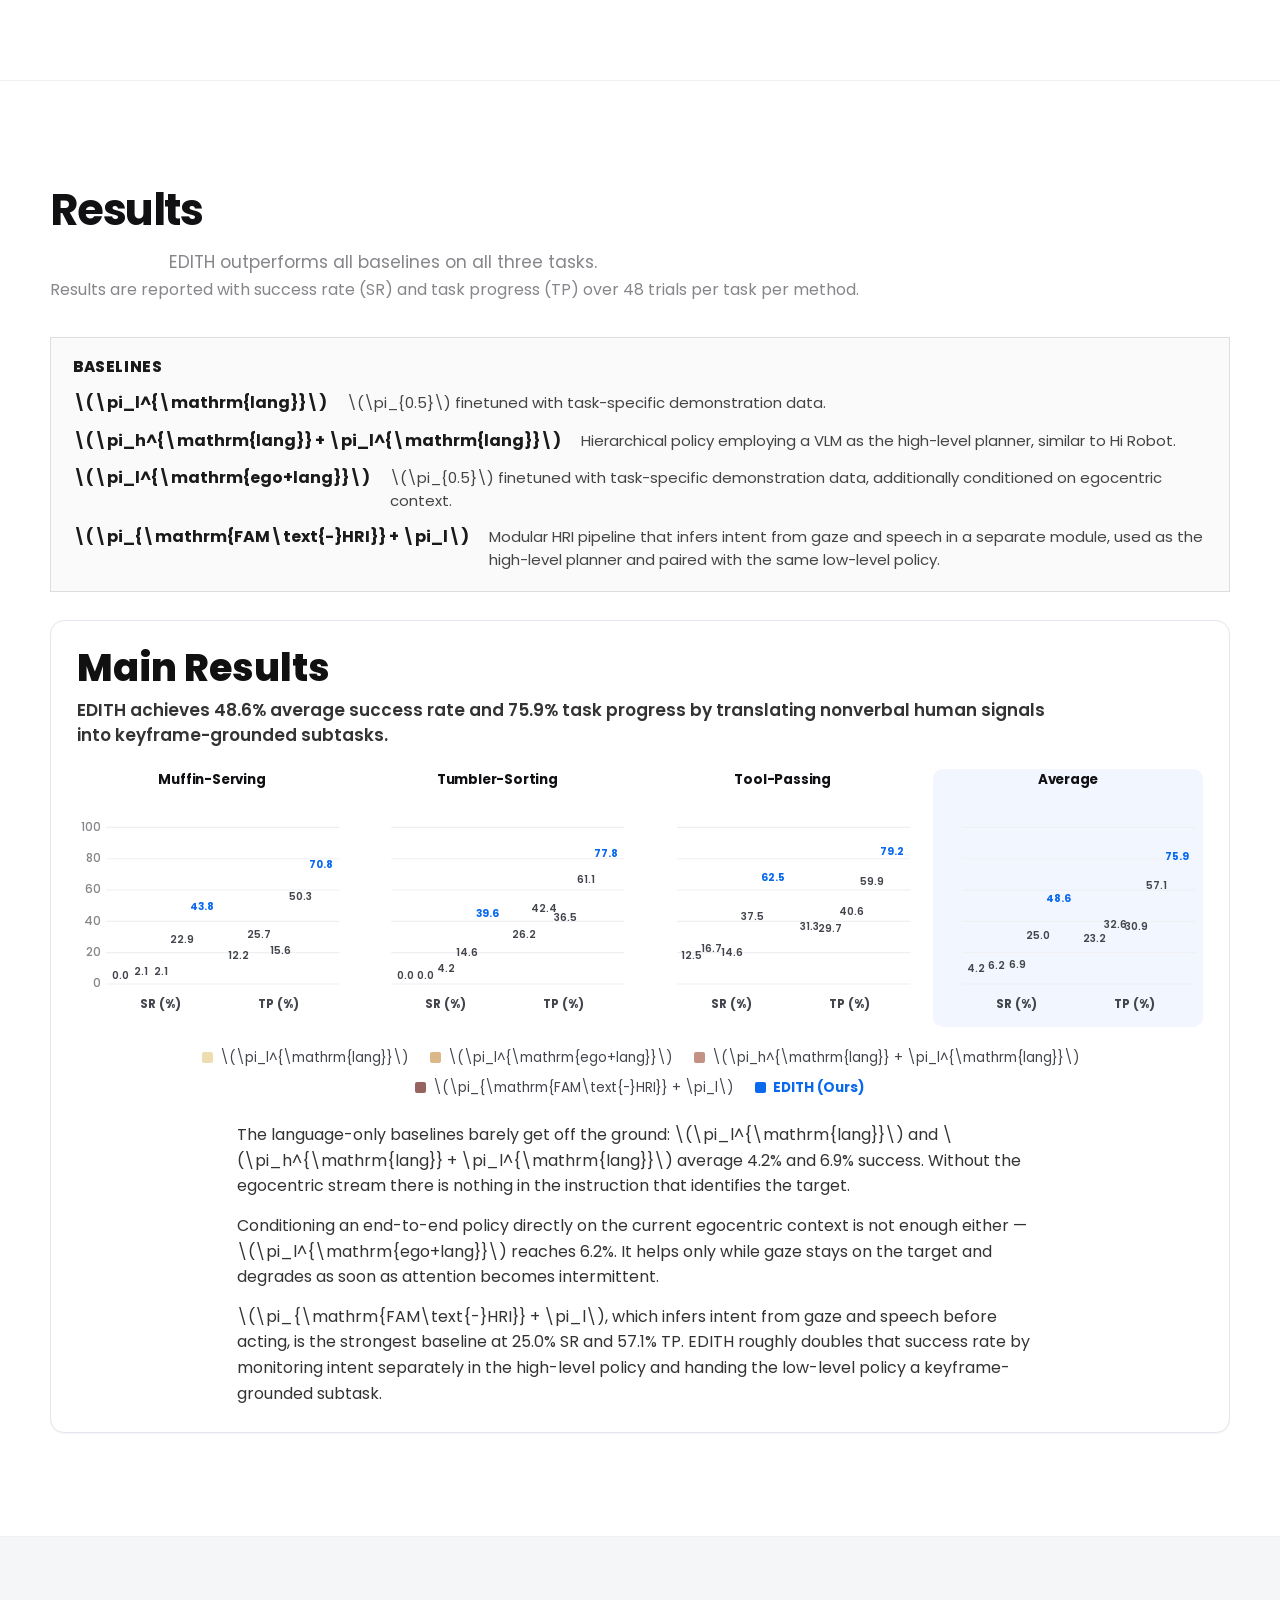
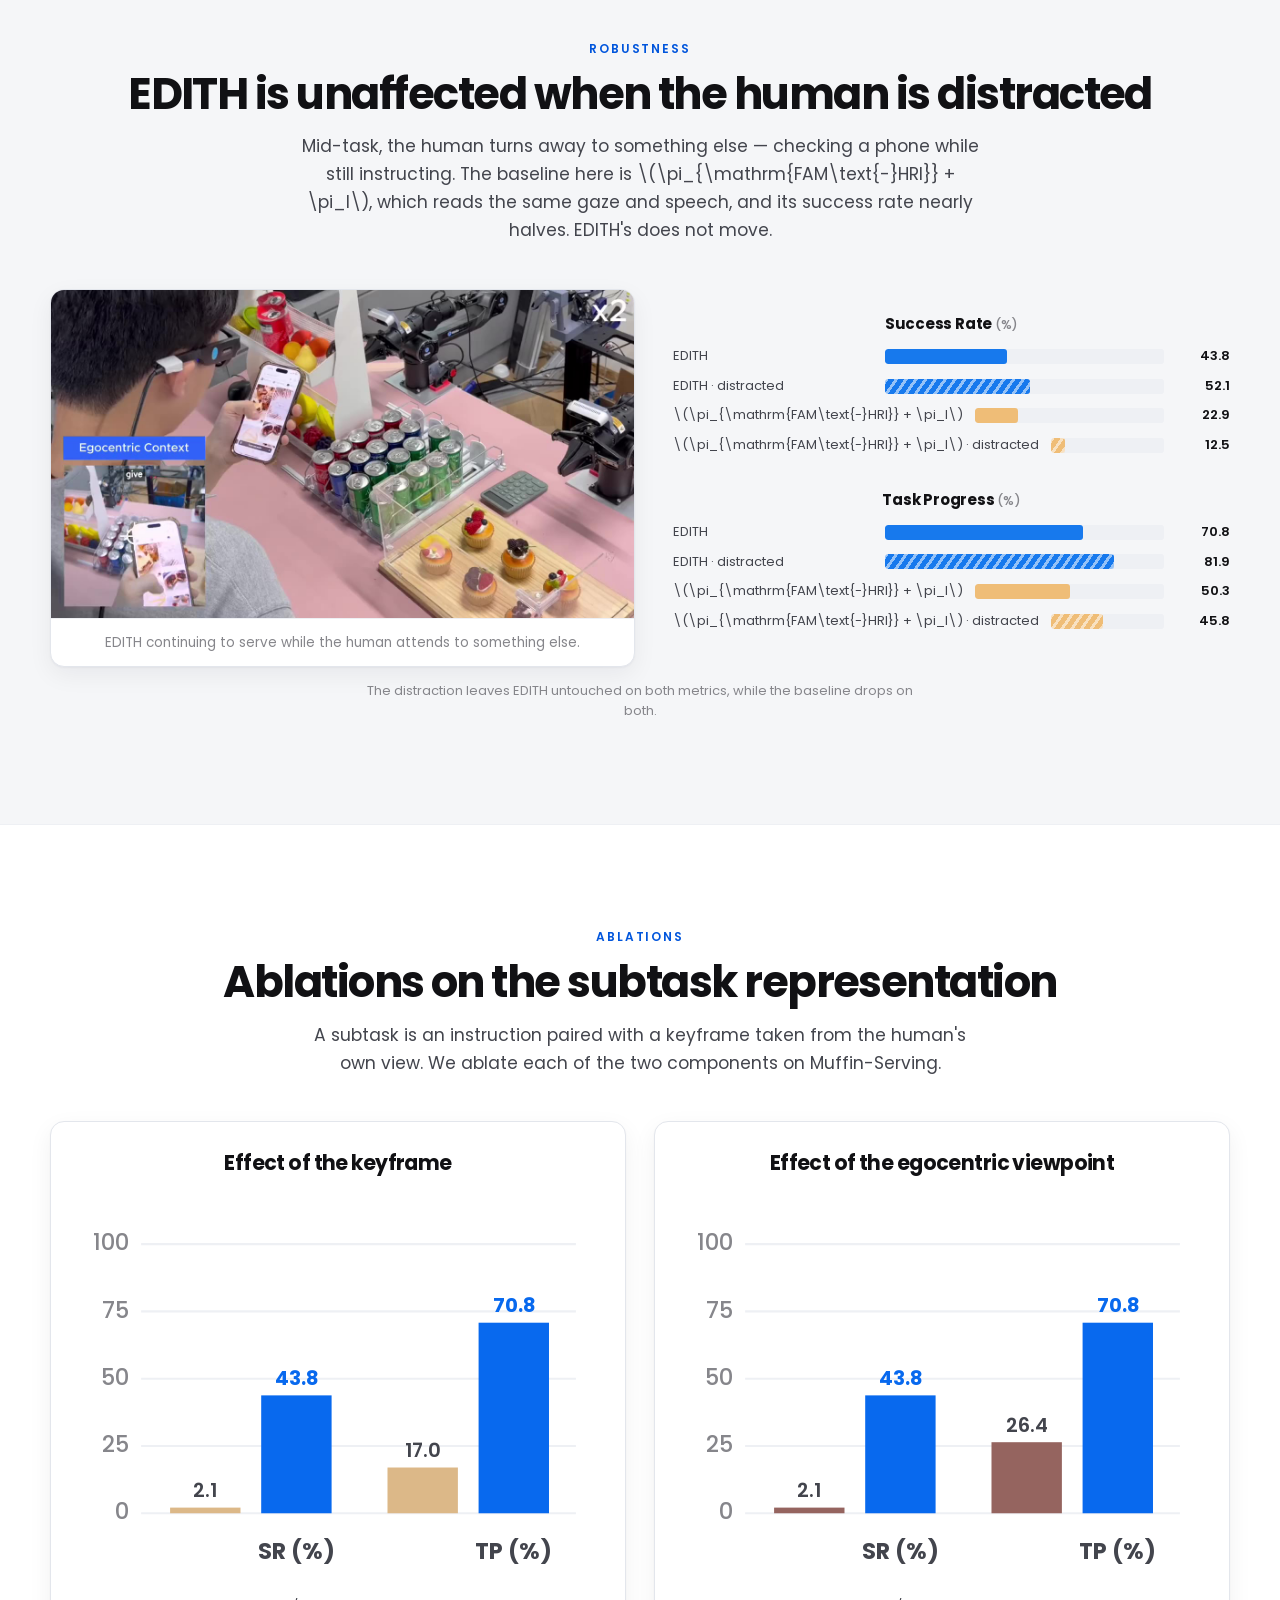
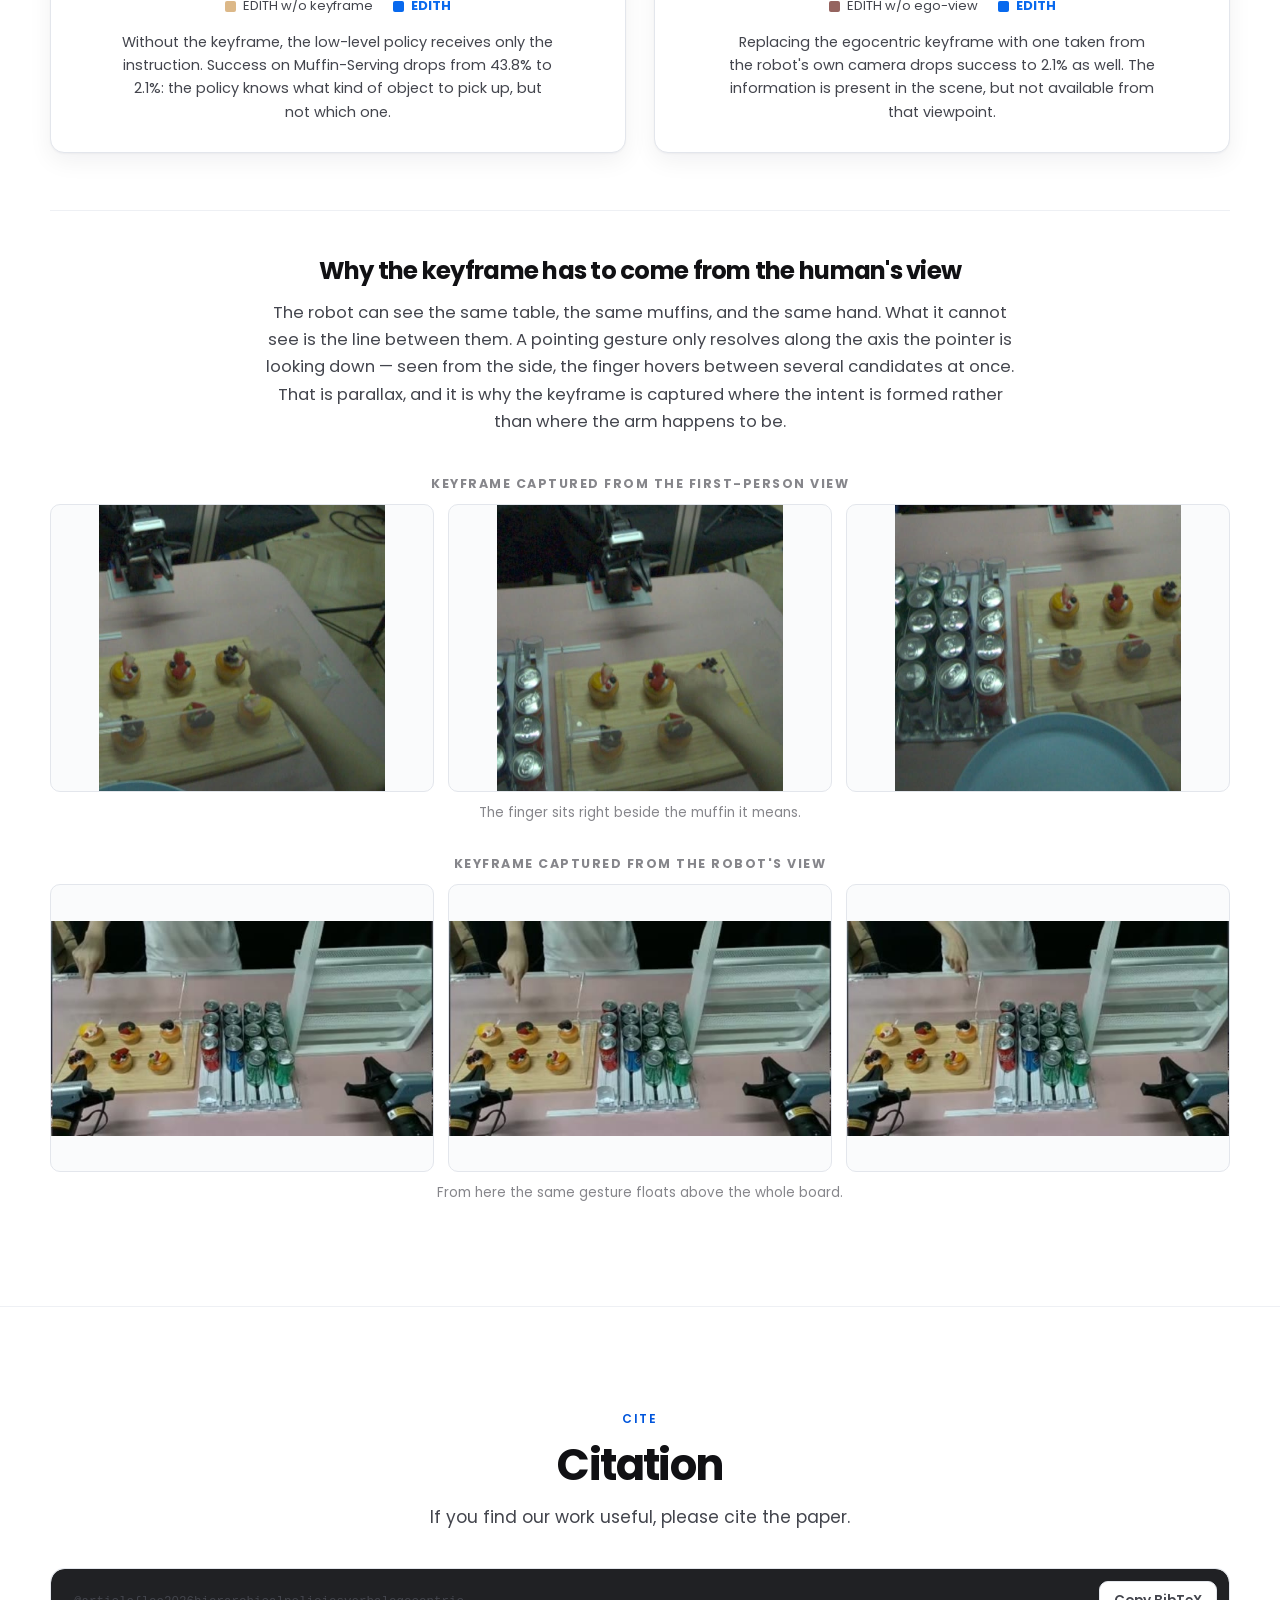
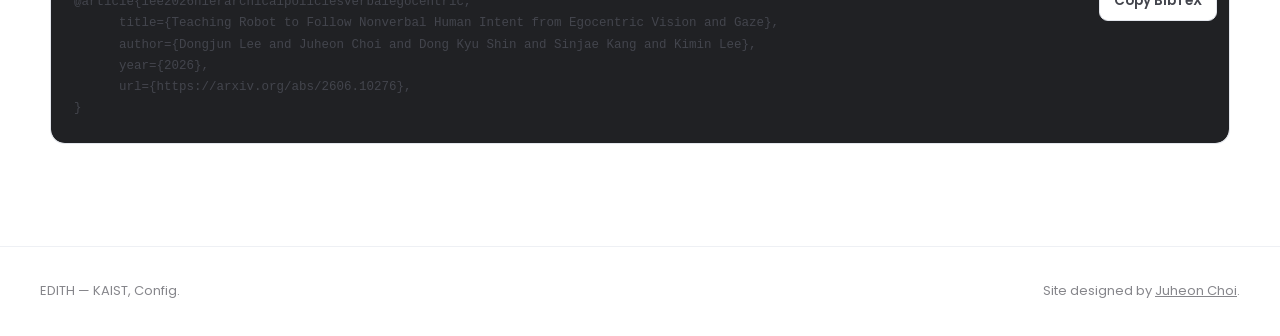
==== commit 74ddd8e5: "Fold the codebase block into the hardware section A standalone Code section between Hardware and Met" ====
--- a/index.html
+++ b/index.html
@@ -209,41 +209,38 @@
               the robot's own camera.
             </p>
           </div>
-        </div>
-      </section>
-
-      <!-- ============================== code ============================== -->
-      <section class="section is-sunken" id="code">
-        <div class="shell" data-reveal>
-          <p class="section-kicker">Code</p>
-          <h2>Codebase</h2>
-          <p class="section-lede">
-            Our experiments focus on learning policies that follow pointing- and gaze-based
-            referring instructions, but the hardware framework itself is task-agnostic, and our
-            codebase supports both data collection and inference. It can be reused for a range of
-            human-robot interactive and collaborative settings, for example:
-          </p>
-          <ul class="code-uses">
-            <li>
-              <b>Collaborative assembly.</b> The human keeps both hands on the workpiece and asks
-              for the next part or tool just by looking at it, while the robot stages and hands
-              over the right one.
-            </li>
-            <li>
-              <b>Proactive assistance.</b> Gaze and the first-person view arrive before the request
-              does, so the robot can anticipate what is needed next instead of waiting to be asked.
-            </li>
-            <li>
-              <b>Modelling human behaviour.</b> The time-aligned egocentric and robot streams form a
-              corpus for studying how people refer to things — when gaze leads speech, and when a
-              gesture alone is enough.
-            </li>
-          </ul>
-          <div class="ph-links code-links">
-            <a class="is-primary" href="https://github.com/dgjun32/edith" target="_blank" rel="noopener">
-              <svg viewBox="0 0 16 16" aria-hidden="true"><path d="M8 0C3.58 0 0 3.58 0 8c0 3.54 2.29 6.53 5.47 7.59.4.07.55-.17.55-.38 0-.19-.01-.82-.01-1.49-2.01.37-2.53-.49-2.69-.94-.09-.23-.48-.94-.82-1.13-.28-.15-.68-.52-.01-.53.63-.01 1.08.58 1.23.82.72 1.21 1.87.87 2.33.66.07-.52.28-.87.51-1.07-1.78-.2-3.64-.89-3.64-3.95 0-.87.31-1.59.82-2.15-.08-.2-.36-1.02.08-2.12 0 0 .67-.21 2.2.82.64-.18 1.32-.27 2-.27.68 0 1.36.09 2 .27 1.53-1.04 2.2-.82 2.2-.82.44 1.1.16 1.92.08 2.12.51.56.82 1.27.82 2.15 0 3.07-1.87 3.75-3.65 3.95.29.25.54.73.54 1.48 0 1.07-.01 1.93-.01 2.2 0 .21.15.46.55.38A8.01 8.01 0 0016 8c0-4.42-3.58-8-8-8z"/></svg>
-              github.com/dgjun32/edith
-            </a>
+
+          <div class="callout callout-code" id="code">
+            <h3>Using the framework yourself</h3>
+            <p>
+              Our experiments focus on learning policies that follow pointing- and gaze-based
+              referring instructions, but the hardware framework itself is task-agnostic, and our
+              codebase supports both data collection and inference. It can be reused for a range
+              of human-robot interactive and collaborative settings, for example:
+            </p>
+            <ul class="code-uses">
+              <li>
+                <b>Collaborative assembly.</b> The human keeps both hands on the workpiece and asks
+                for the next part or tool just by looking at it, while the robot stages and hands
+                over the right one.
+              </li>
+              <li>
+                <b>Proactive assistance.</b> Gaze and the first-person view arrive before the
+                request does, so the robot can anticipate what is needed next instead of waiting
+                to be asked.
+              </li>
+              <li>
+                <b>Modelling human behaviour.</b> The time-aligned egocentric and robot streams
+                form a corpus for studying how people refer to things — when gaze leads speech,
+                and when a gesture alone is enough.
+              </li>
+            </ul>
+            <div class="ph-links code-links">
+              <a class="is-primary" href="https://github.com/dgjun32/edith" target="_blank" rel="noopener">
+                <svg viewBox="0 0 16 16" aria-hidden="true"><path d="M8 0C3.58 0 0 3.58 0 8c0 3.54 2.29 6.53 5.47 7.59.4.07.55-.17.55-.38 0-.19-.01-.82-.01-1.49-2.01.37-2.53-.49-2.69-.94-.09-.23-.48-.94-.82-1.13-.28-.15-.68-.52-.01-.53.63-.01 1.08.58 1.23.82.72 1.21 1.87.87 2.33.66.07-.52.28-.87.51-1.07-1.78-.2-3.64-.89-3.64-3.95 0-.87.31-1.59.82-2.15-.08-.2-.36-1.02.08-2.12 0 0 .67-.21 2.2.82.64-.18 1.32-.27 2-.27.68 0 1.36.09 2 .27 1.53-1.04 2.2-.82 2.2-.82.44 1.1.16 1.92.08 2.12.51.56.82 1.27.82 2.15 0 3.07-1.87 3.75-3.65 3.95.29.25.54.73.54 1.48 0 1.07-.01 1.93-.01 2.2 0 .21.15.46.55.38A8.01 8.01 0 0016 8c0-4.42-3.58-8-8-8z"/></svg>
+                github.com/dgjun32/edith
+              </a>
+            </div>
           </div>
         </div>
       </section>
--- a/site.css
+++ b/site.css
@@ -198,19 +198,23 @@
 }
 .site-nav a.nav-code:hover { background: var(--accent-soft); color: var(--accent); }
 
-/* Example use cases in the code section */
+/* Codebase callout, nested inside the hardware section */
+.callout-code { scroll-margin-top: 90px; }
 .code-uses {
-  margin: 0 auto clamp(20px, 2.6vw, 30px);
-  padding-left: 1.3em;
+  margin: 14px 0 0;
+  padding-left: 1.25em;
   display: grid;
   gap: 10px;
-  max-width: 62ch;
   text-align: left;
   color: var(--ink-soft);
-}
-.code-uses li { line-height: 1.6; }
+  font-size: 15px;
+  line-height: 1.6;
+}
 .code-uses li::marker { color: var(--accent); }
-.code-links { justify-content: flex-start; }
+.code-links {
+  justify-content: flex-start;
+  margin-top: clamp(18px, 2vw, 24px);
+}
 
 .theme-toggle {
   display: grid;
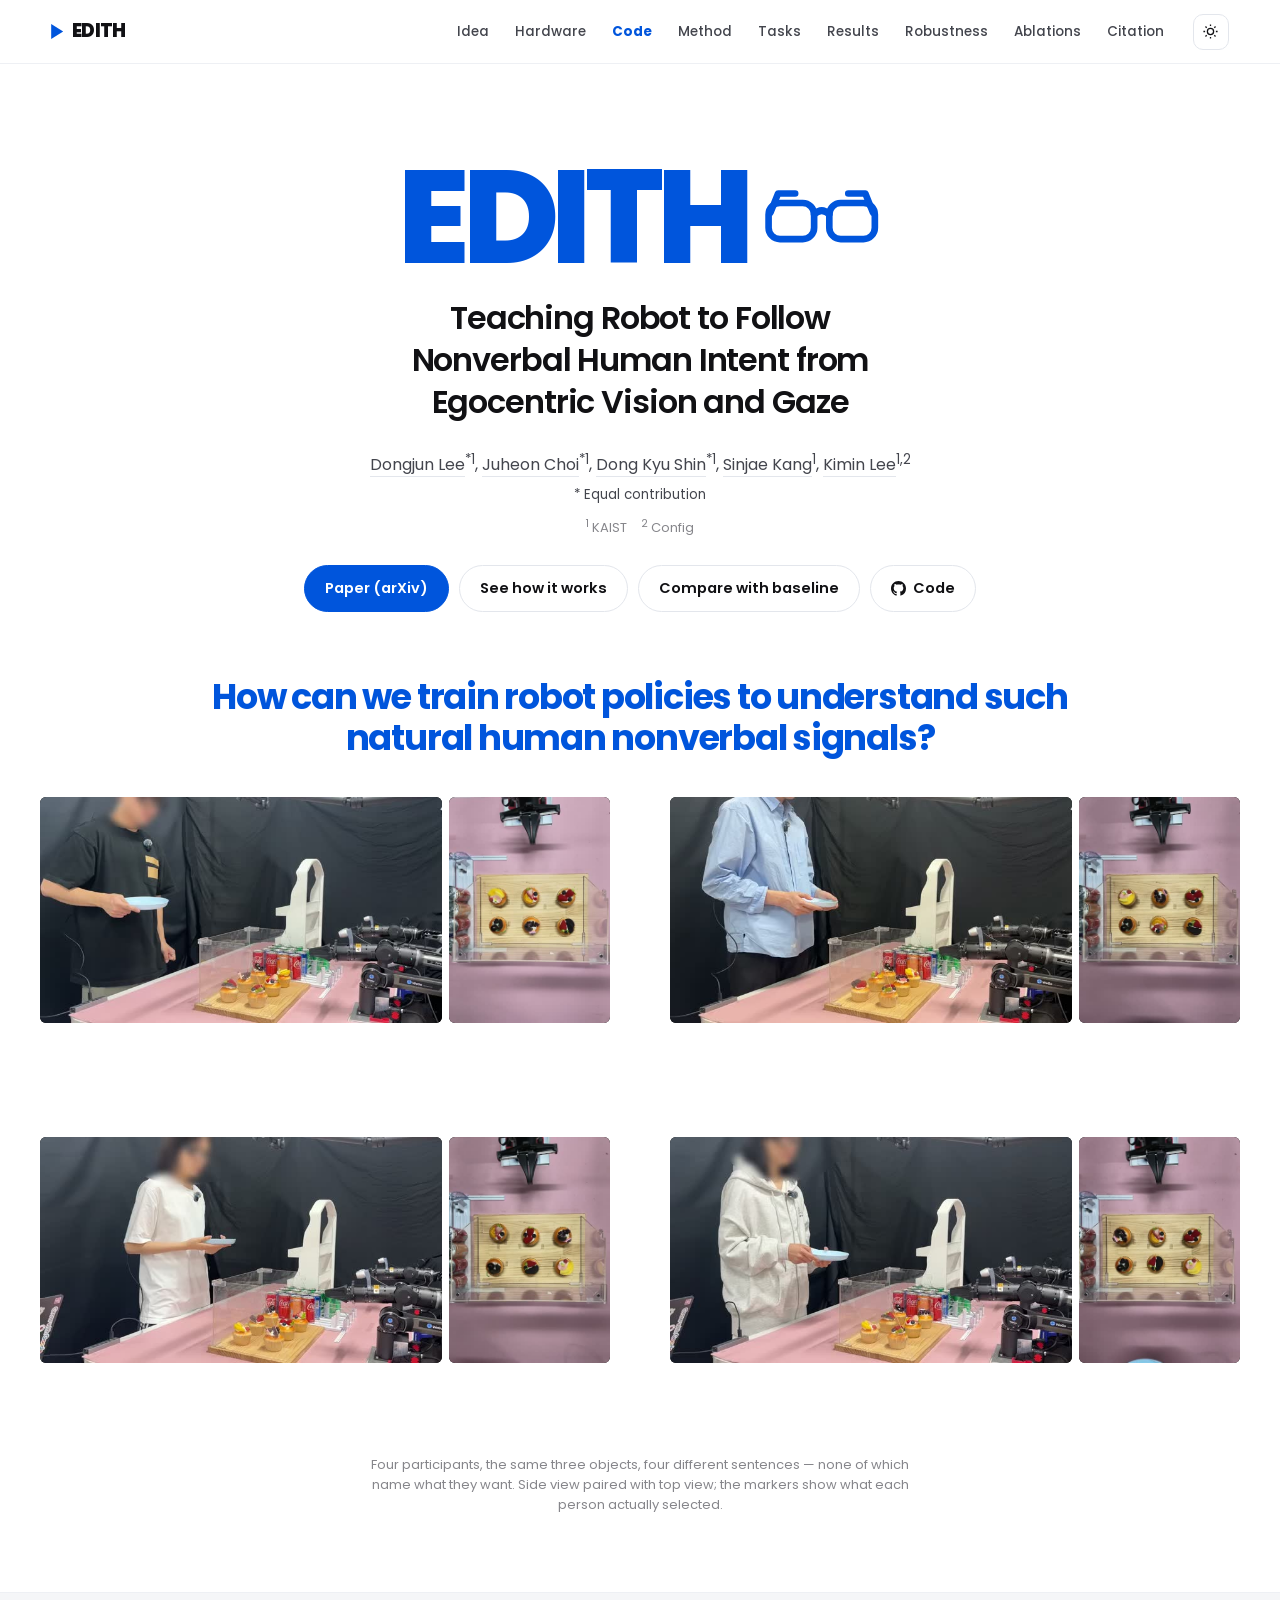
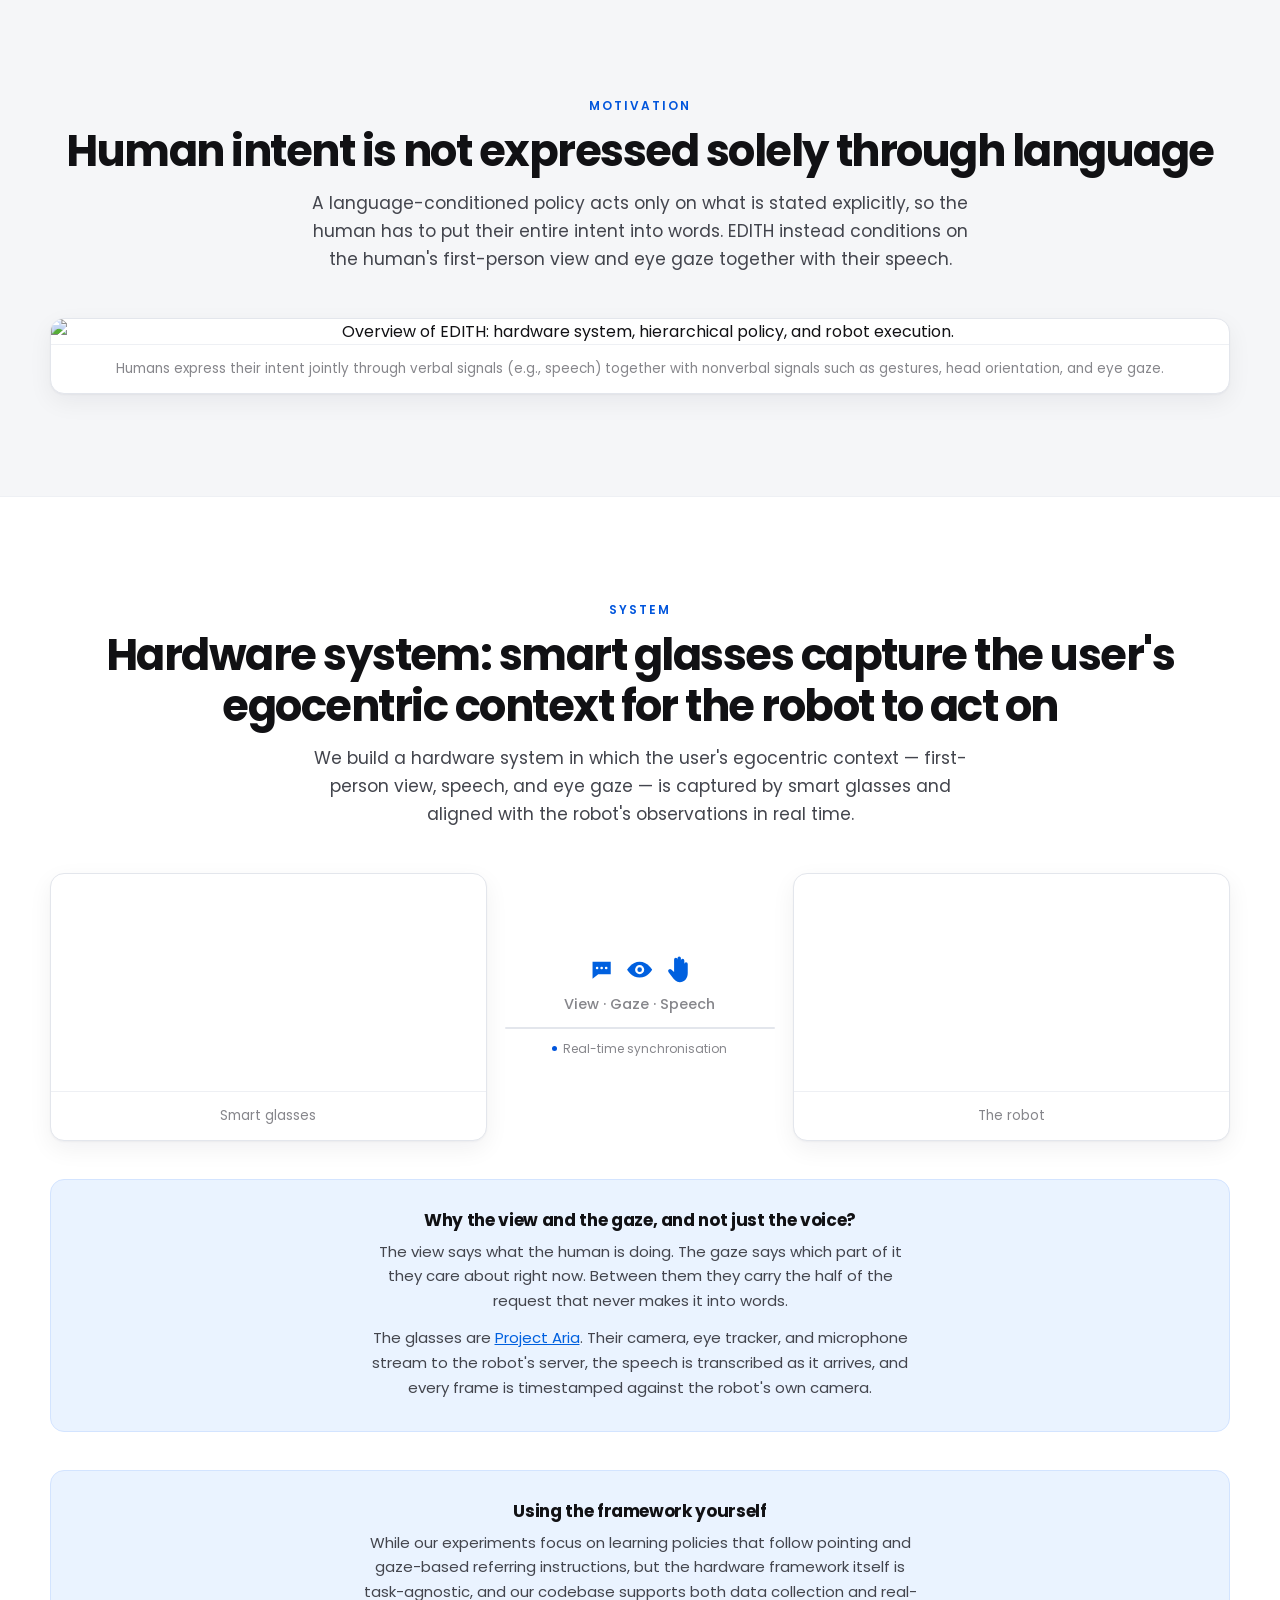
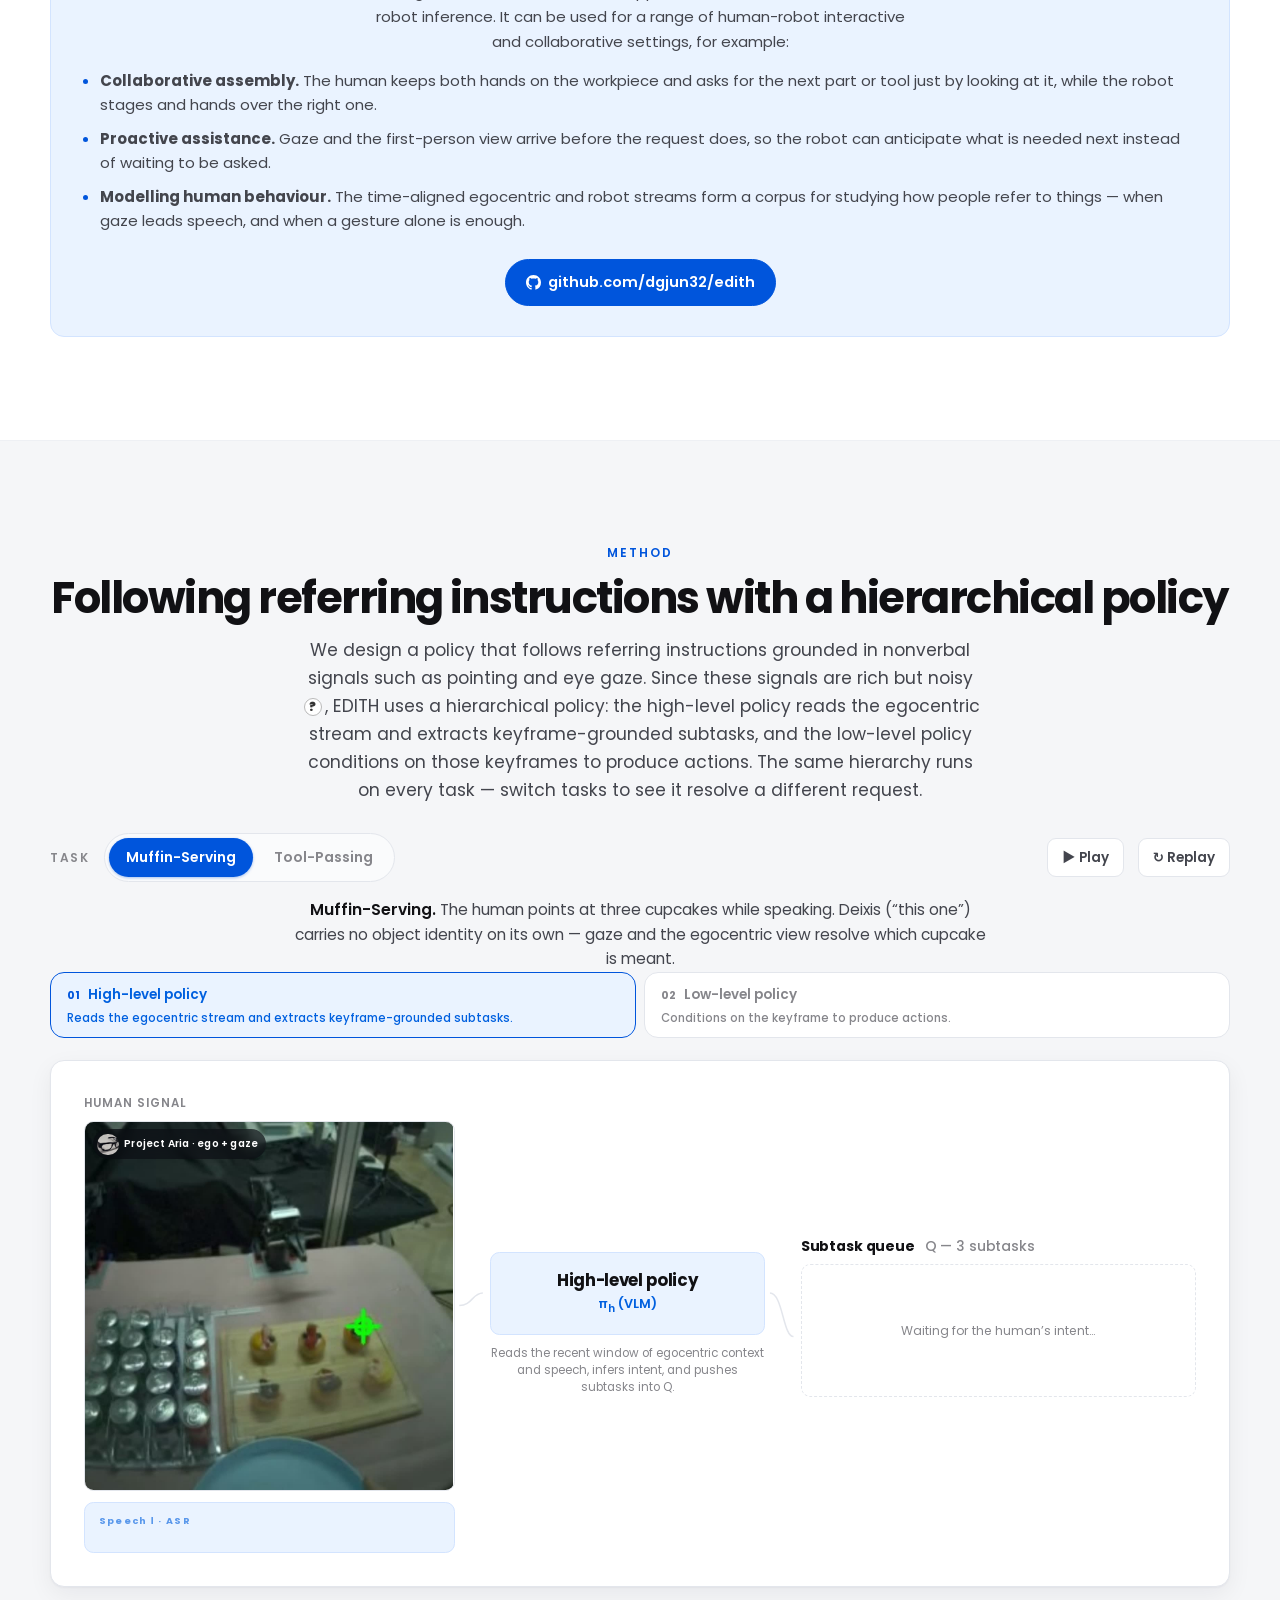
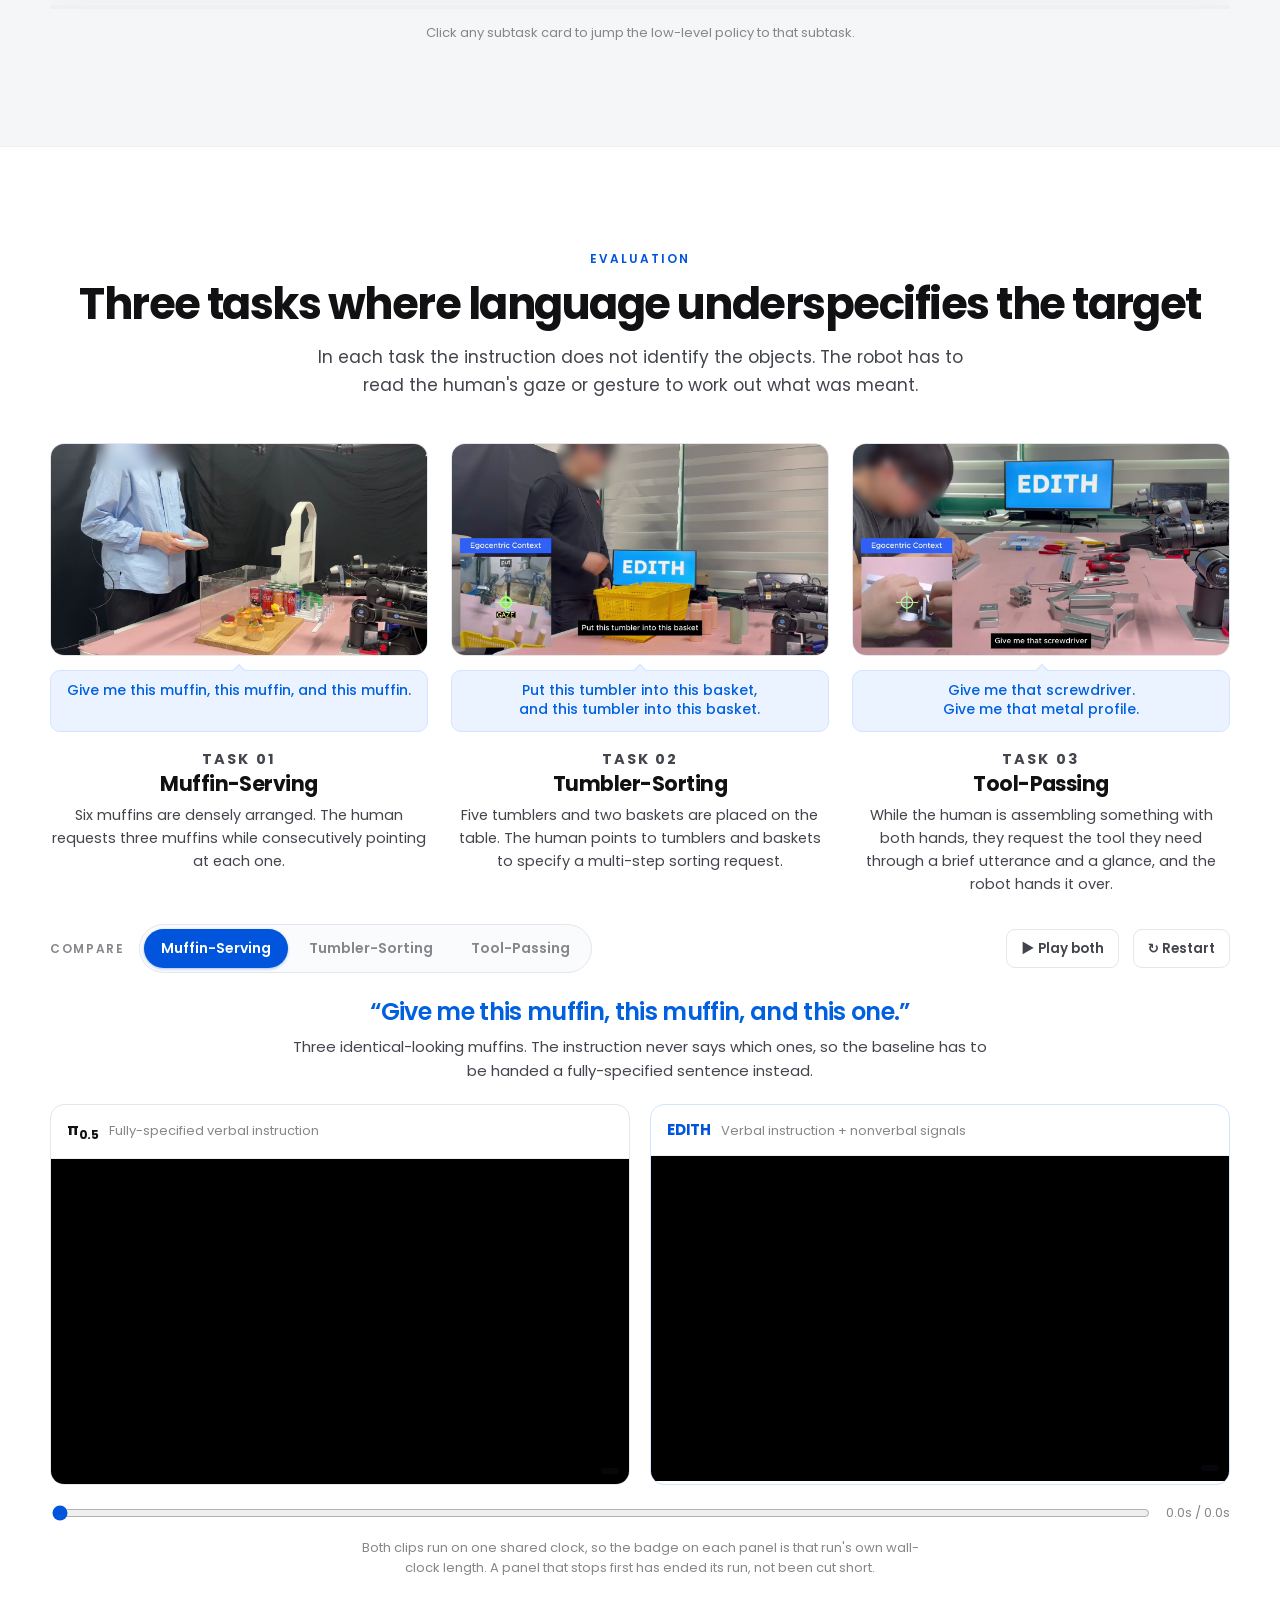
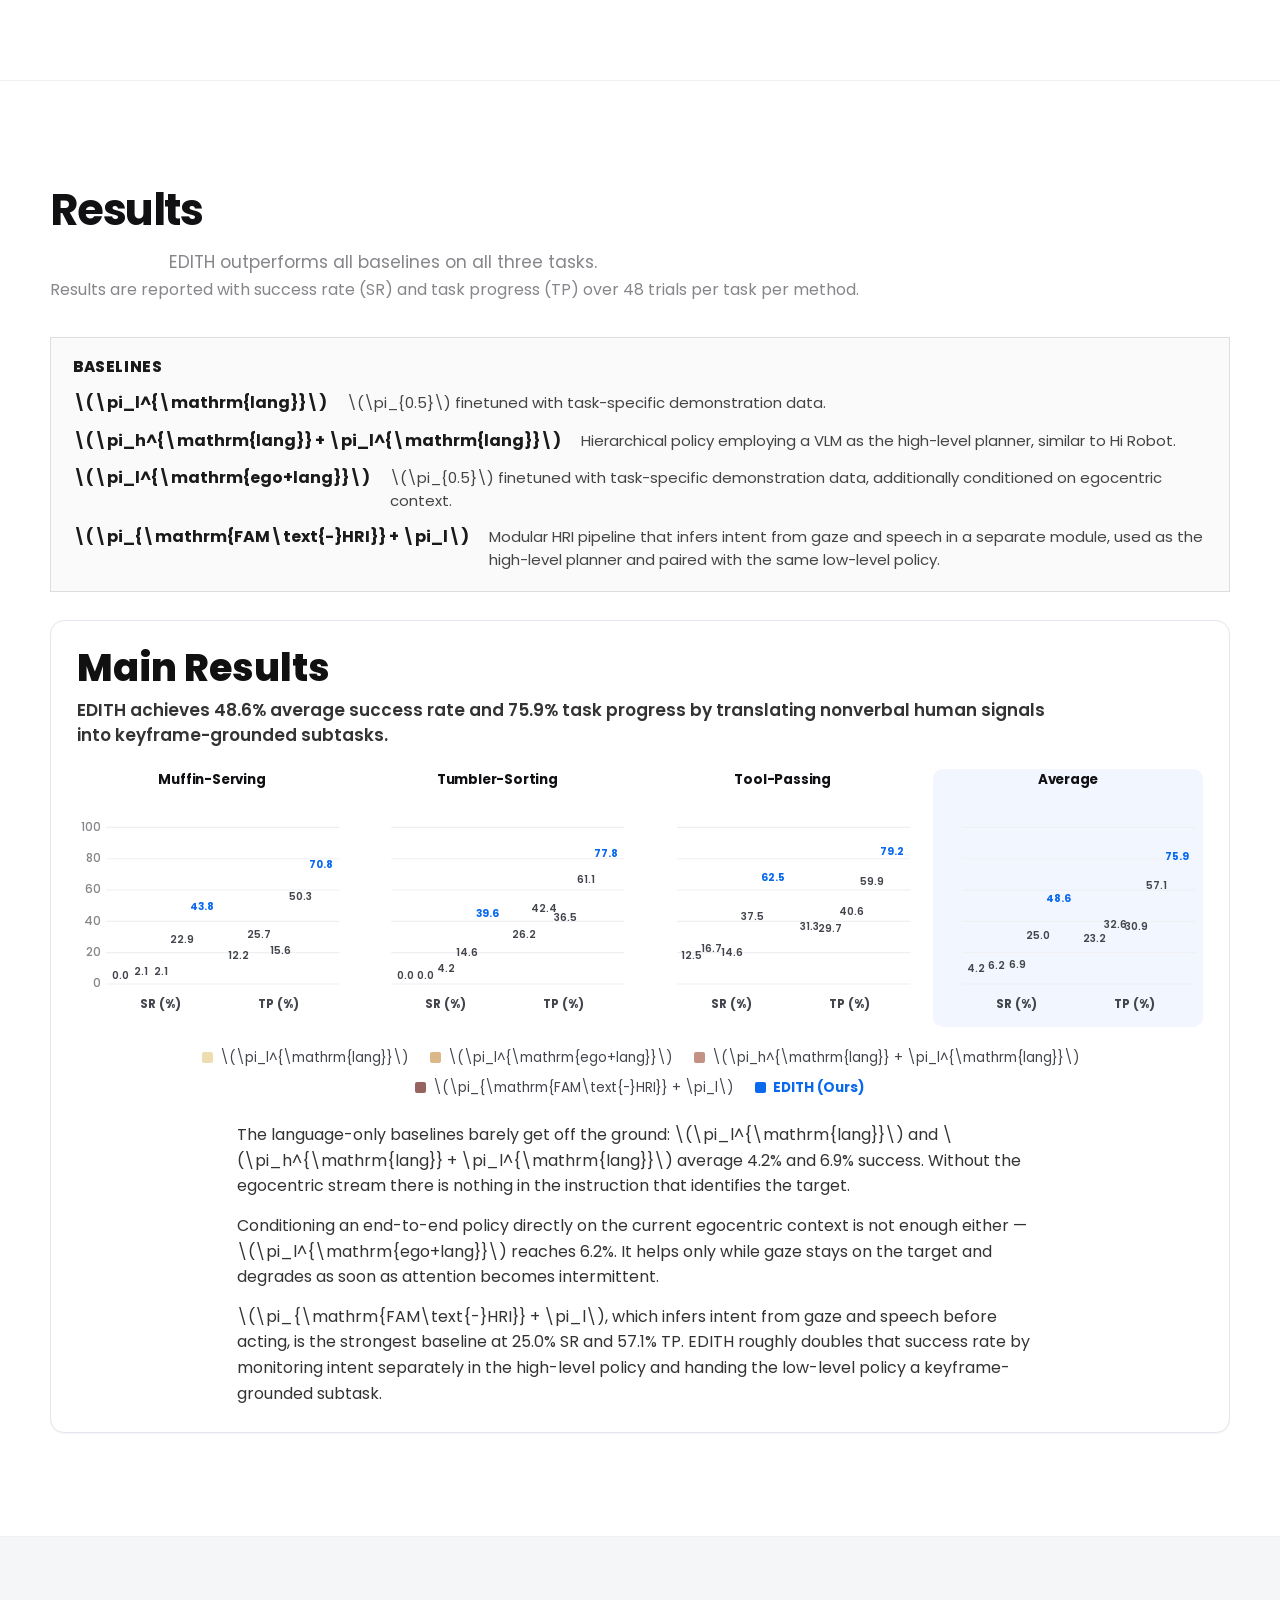
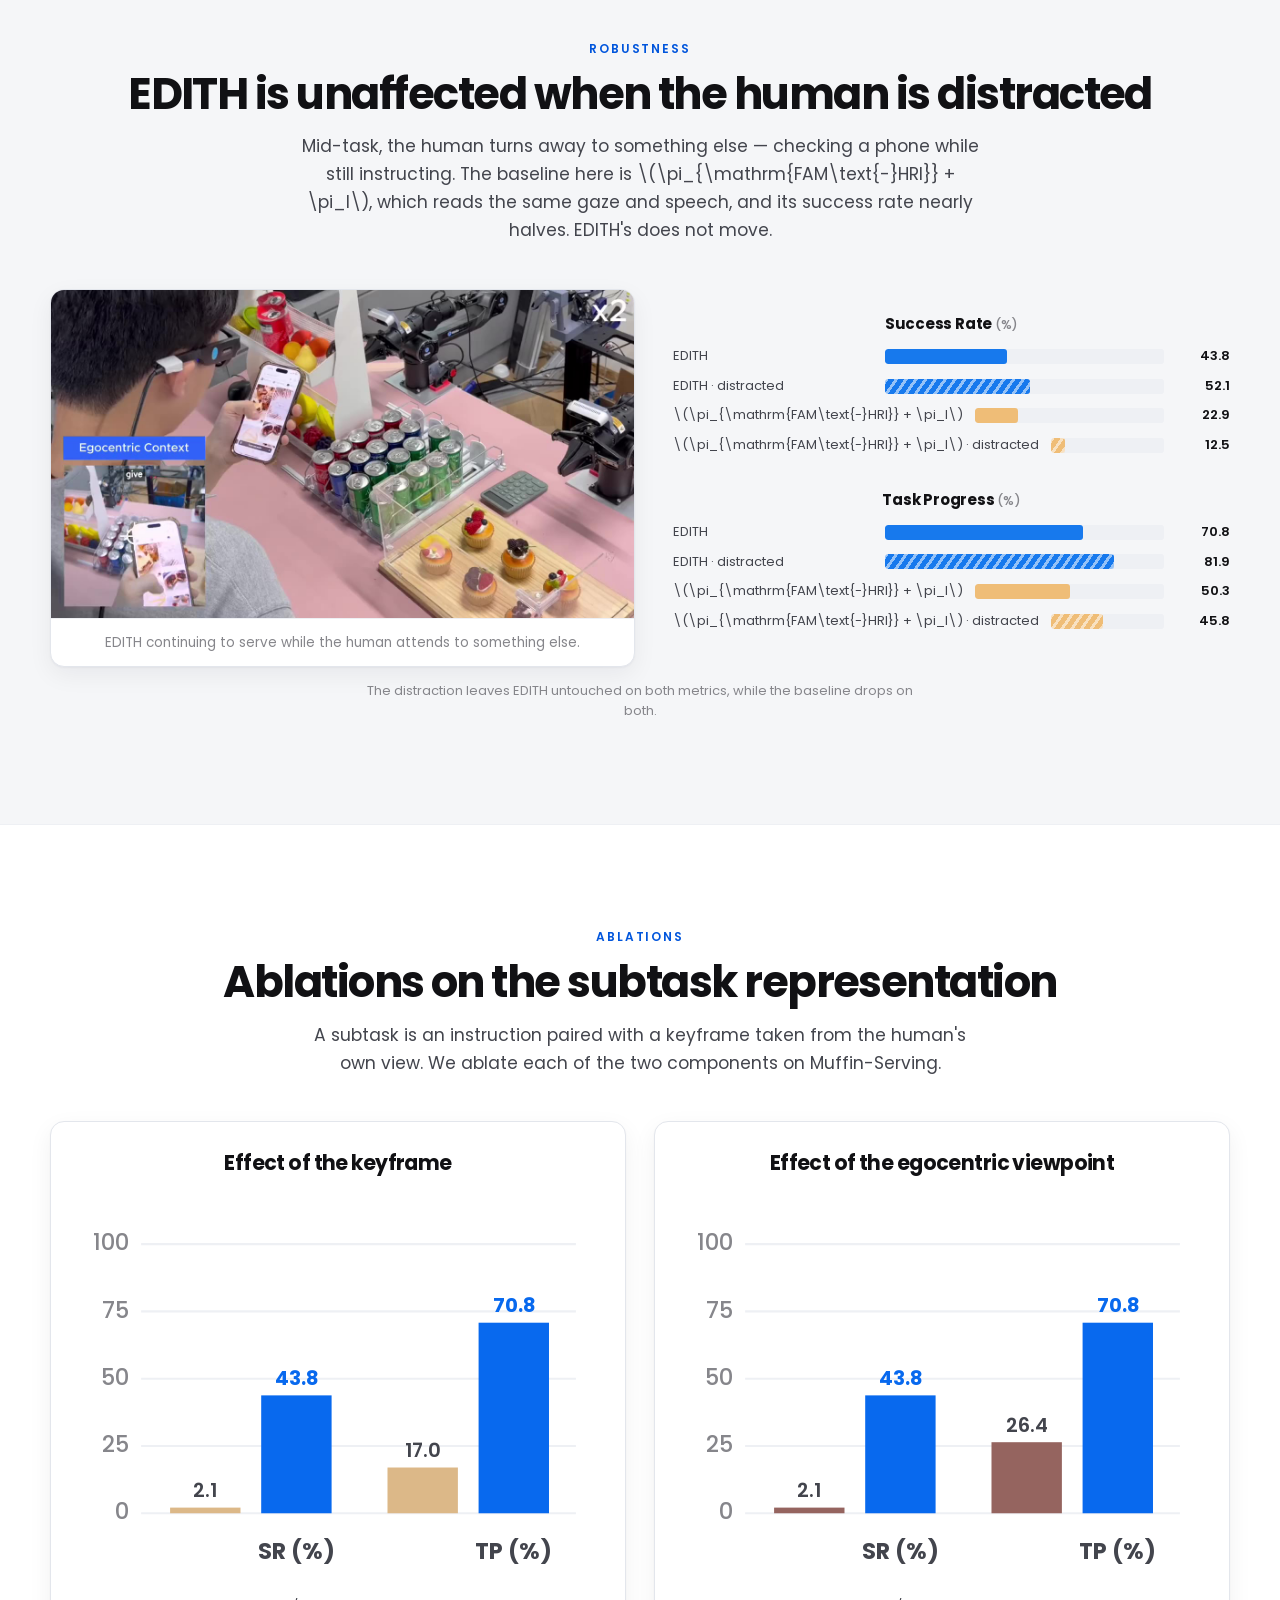
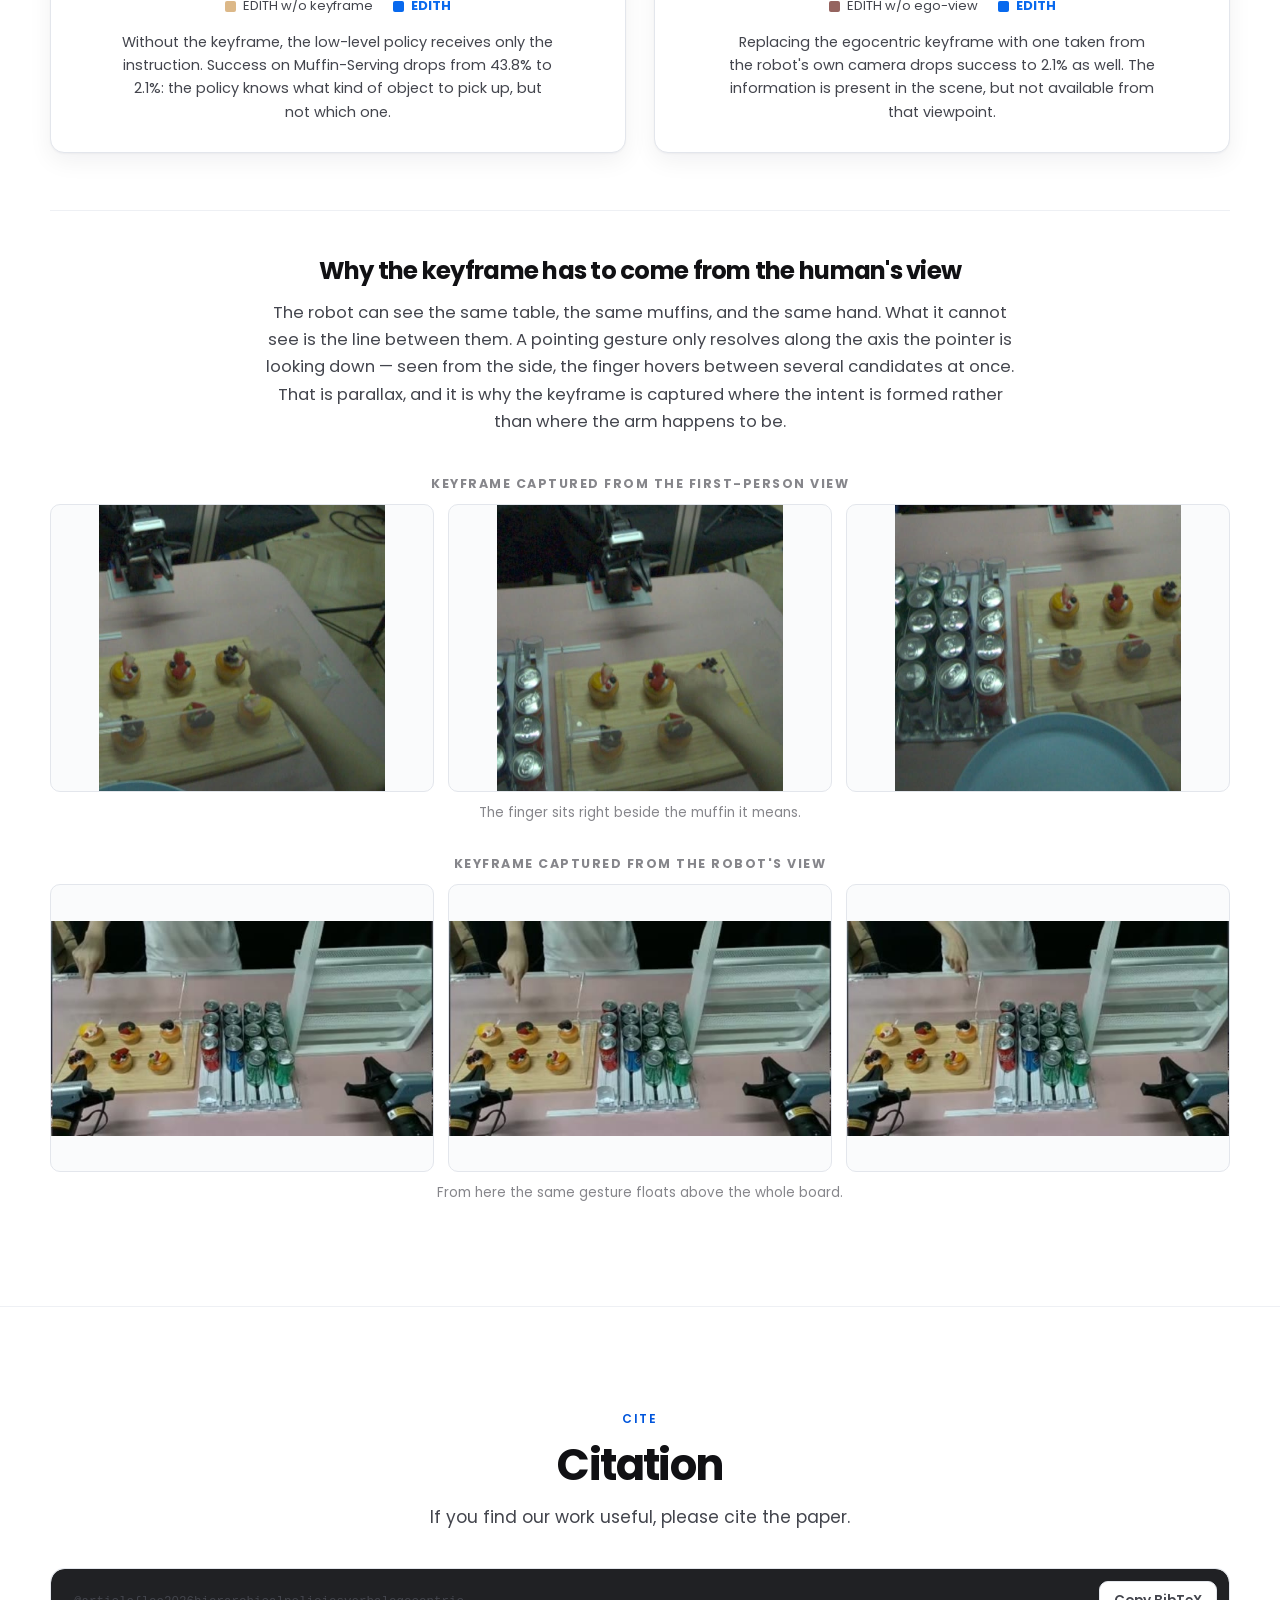
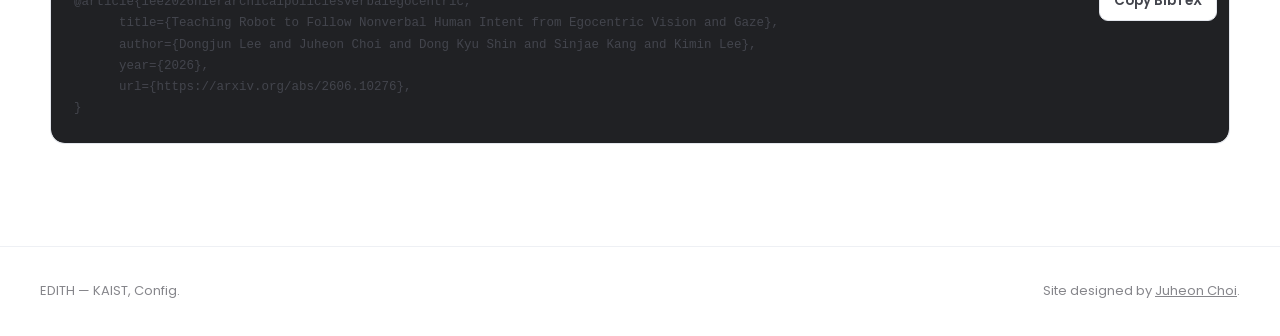
==== commit 62389448: "Reword the codebase blurb Name real-robot inference specifically, and keep it to one paragraph.  Co-" ====
--- a/index.html
+++ b/index.html
@@ -213,10 +213,10 @@
           <div class="callout callout-code" id="code">
             <h3>Using the framework yourself</h3>
             <p>
-              Our experiments focus on learning policies that follow pointing- and gaze-based
+              While our experiments focus on learning policies that follow pointing and gaze-based
               referring instructions, but the hardware framework itself is task-agnostic, and our
-              codebase supports both data collection and inference. It can be reused for a range
-              of human-robot interactive and collaborative settings, for example:
+              codebase supports both data collection and real-robot inference. It can be used for a
+              range of human-robot interactive and collaborative settings, for example:
             </p>
             <ul class="code-uses">
               <li>
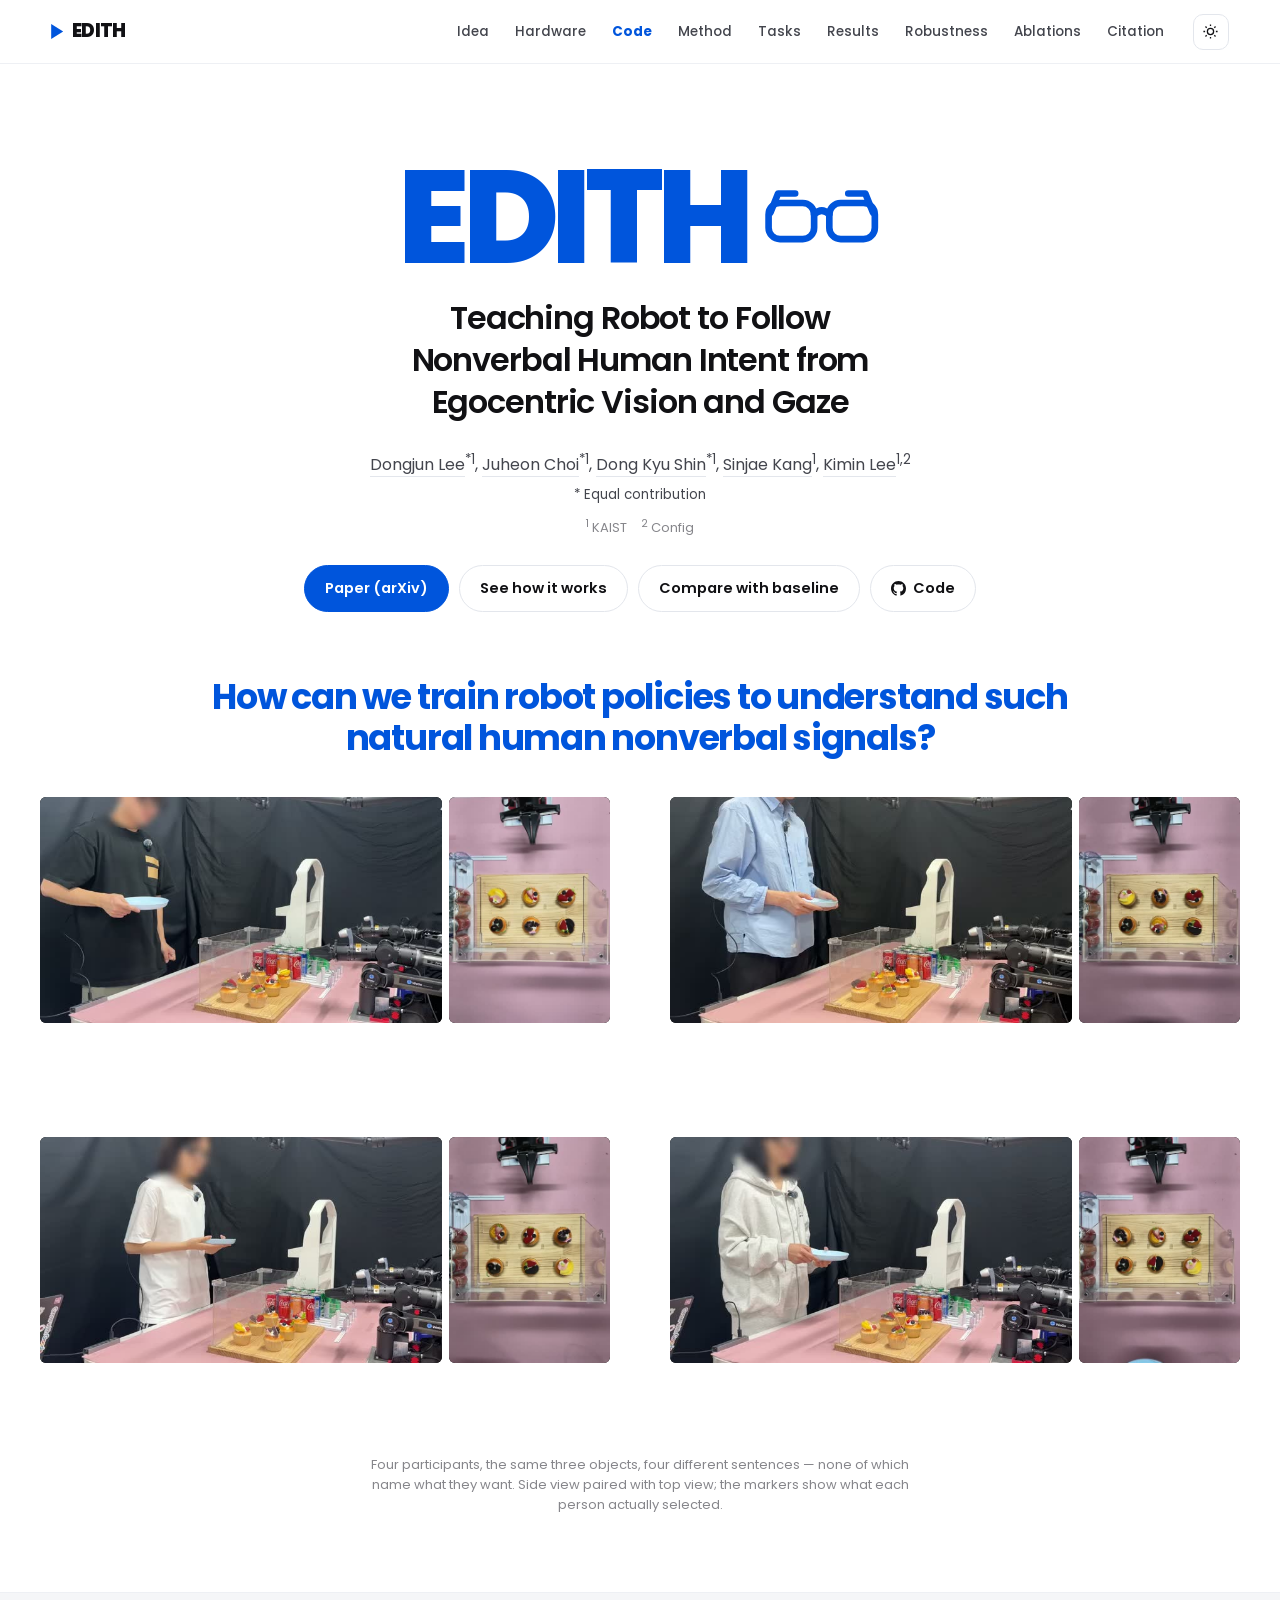
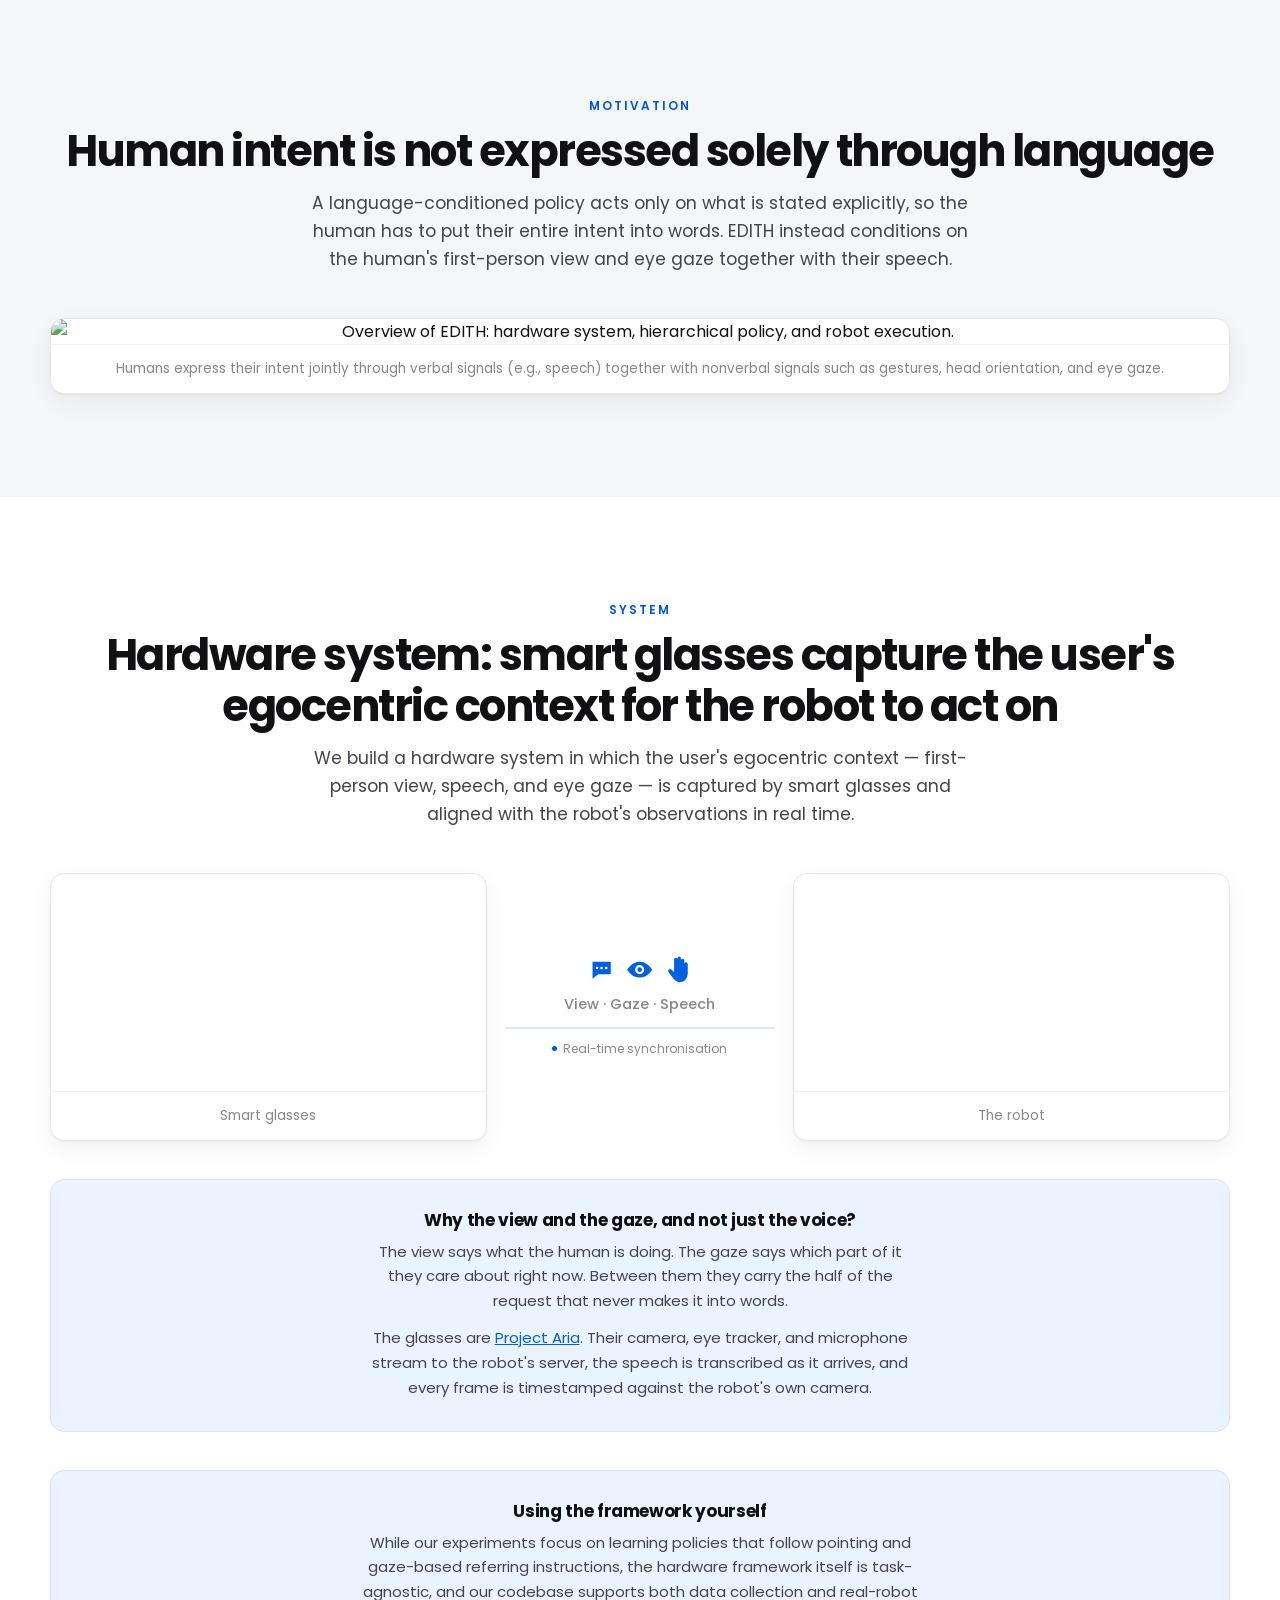
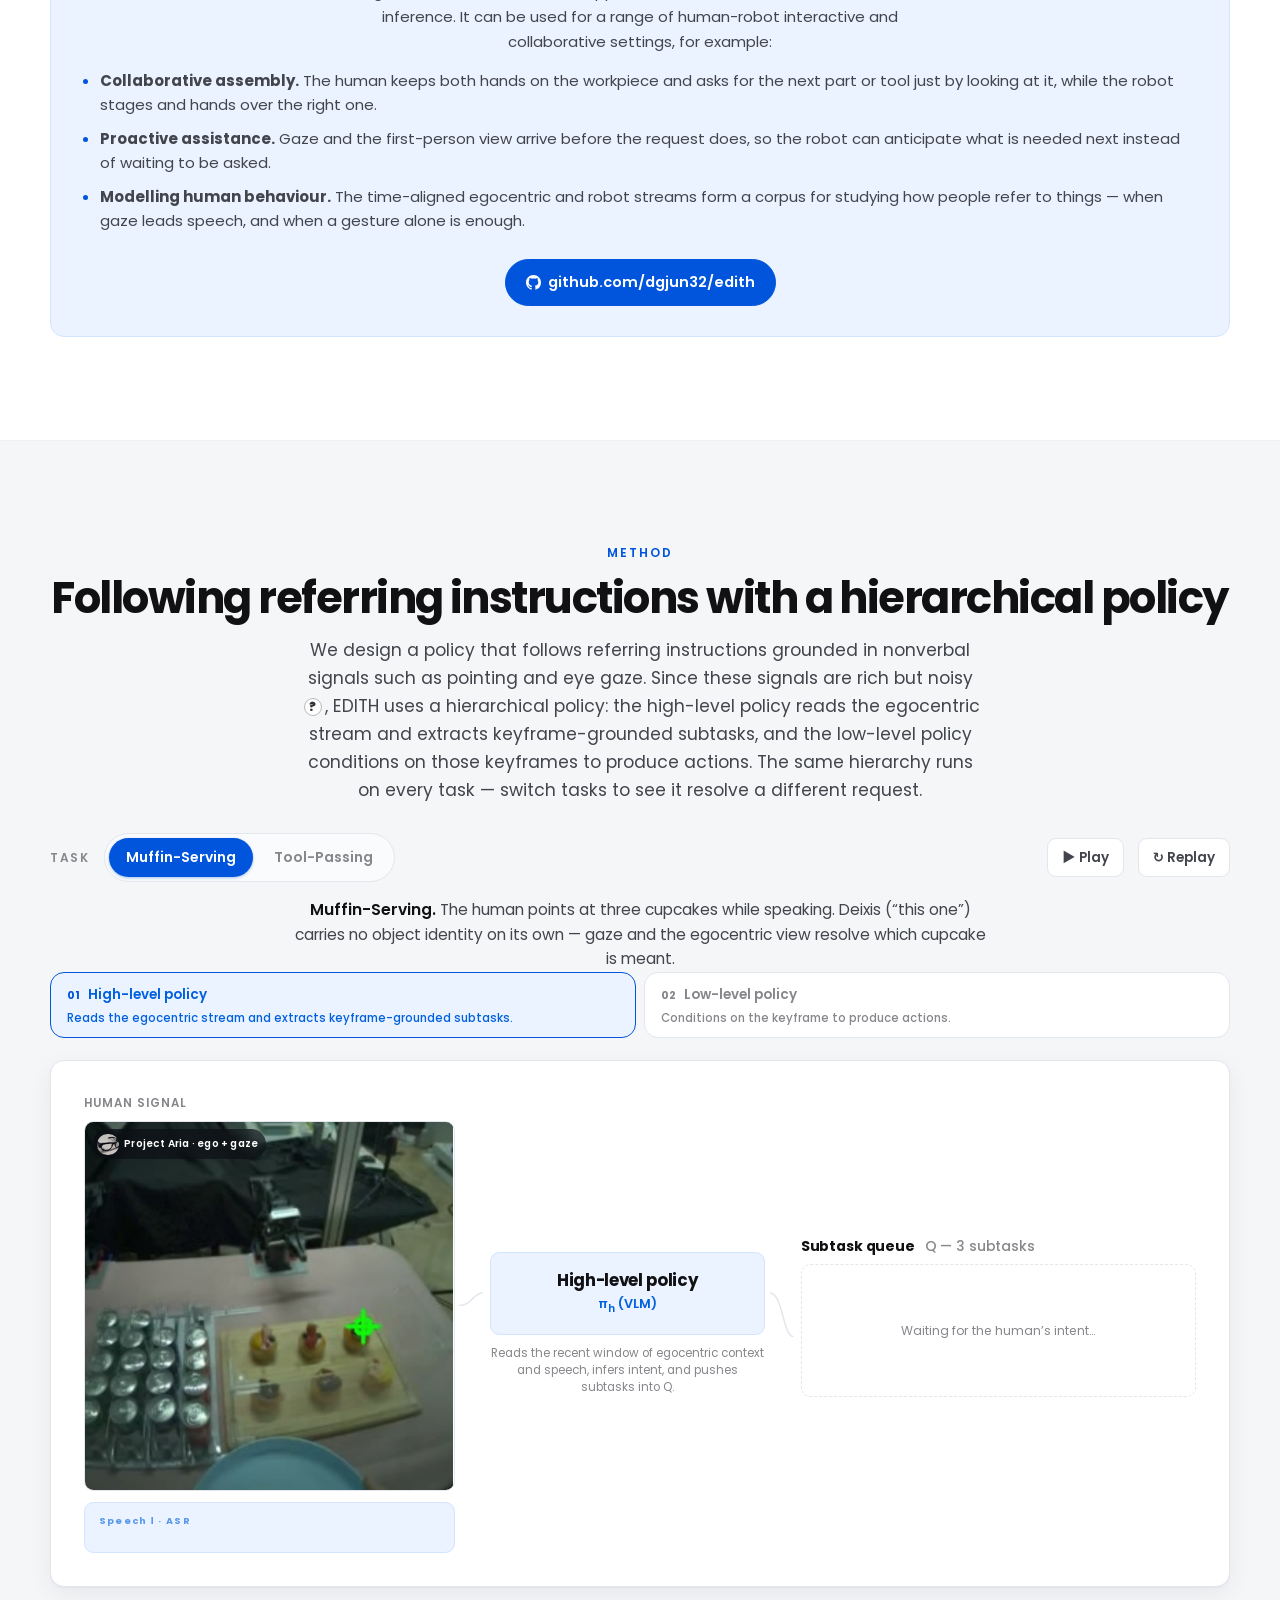
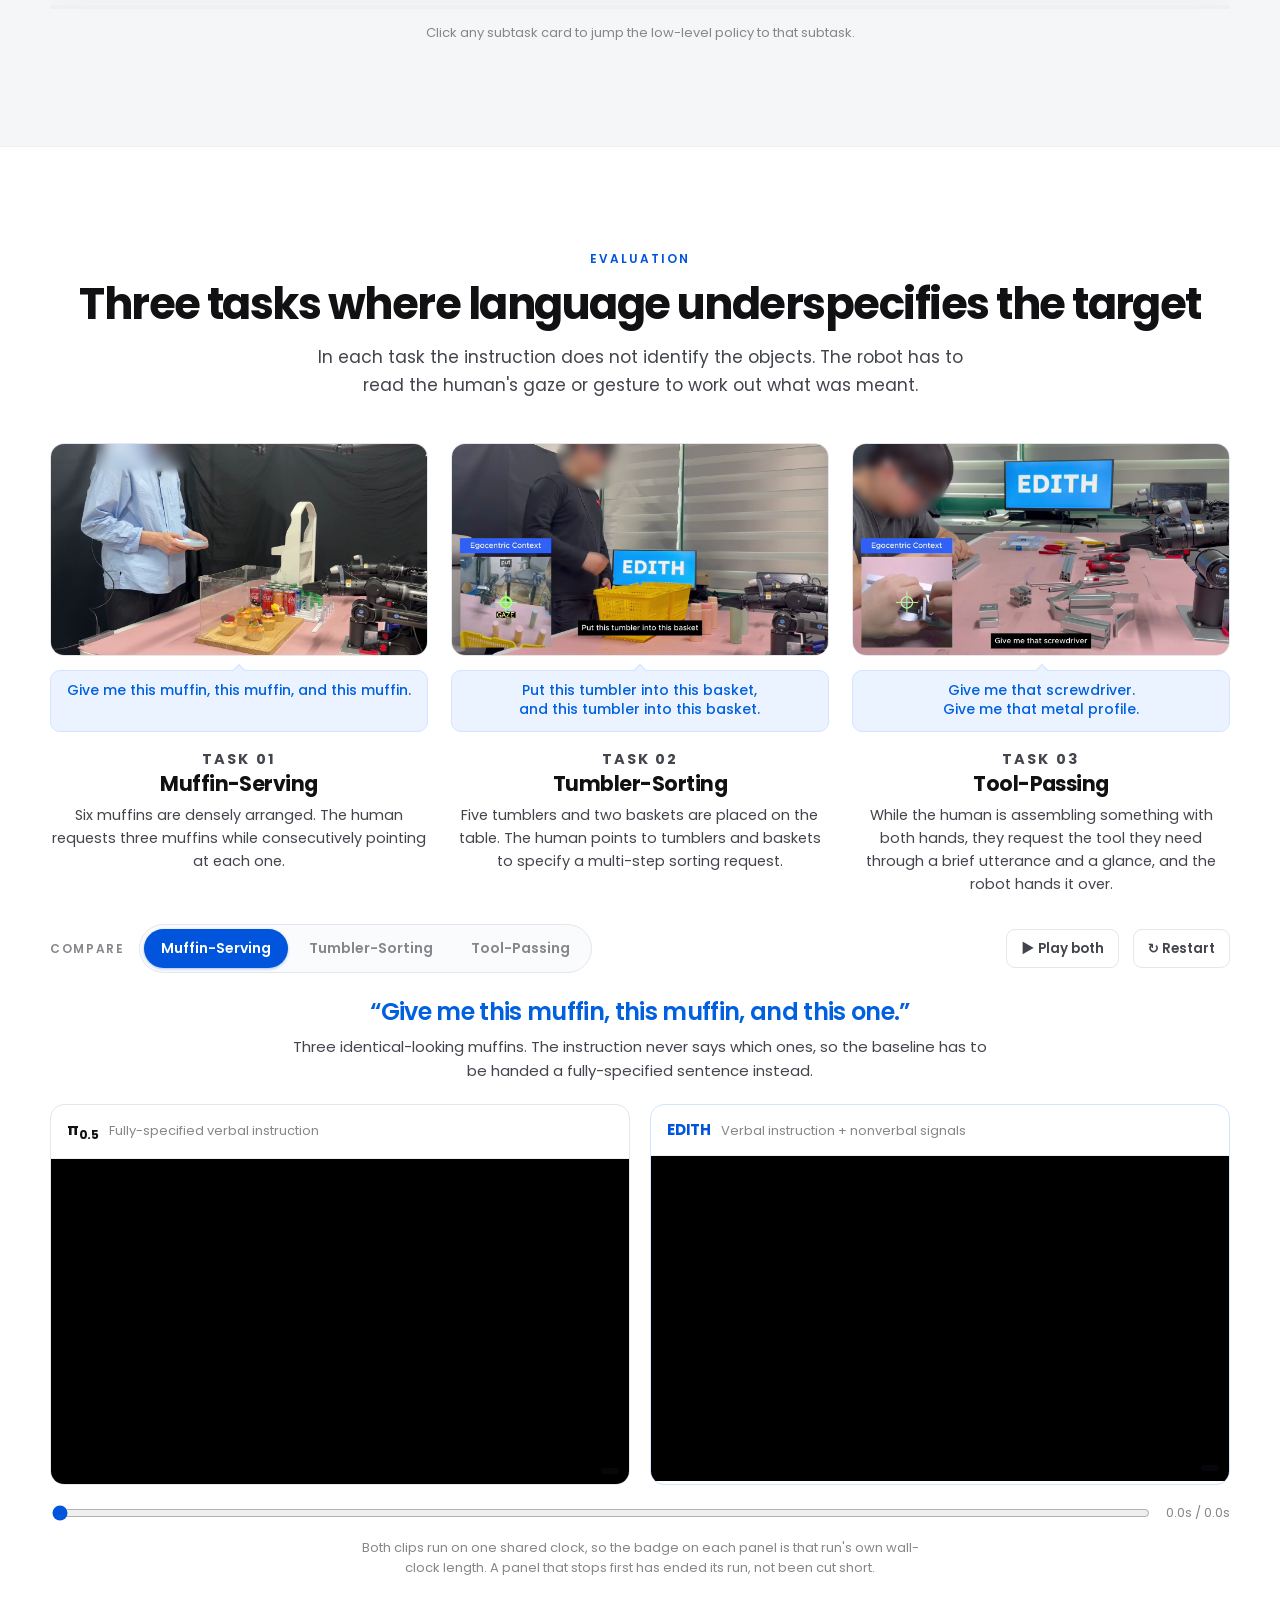
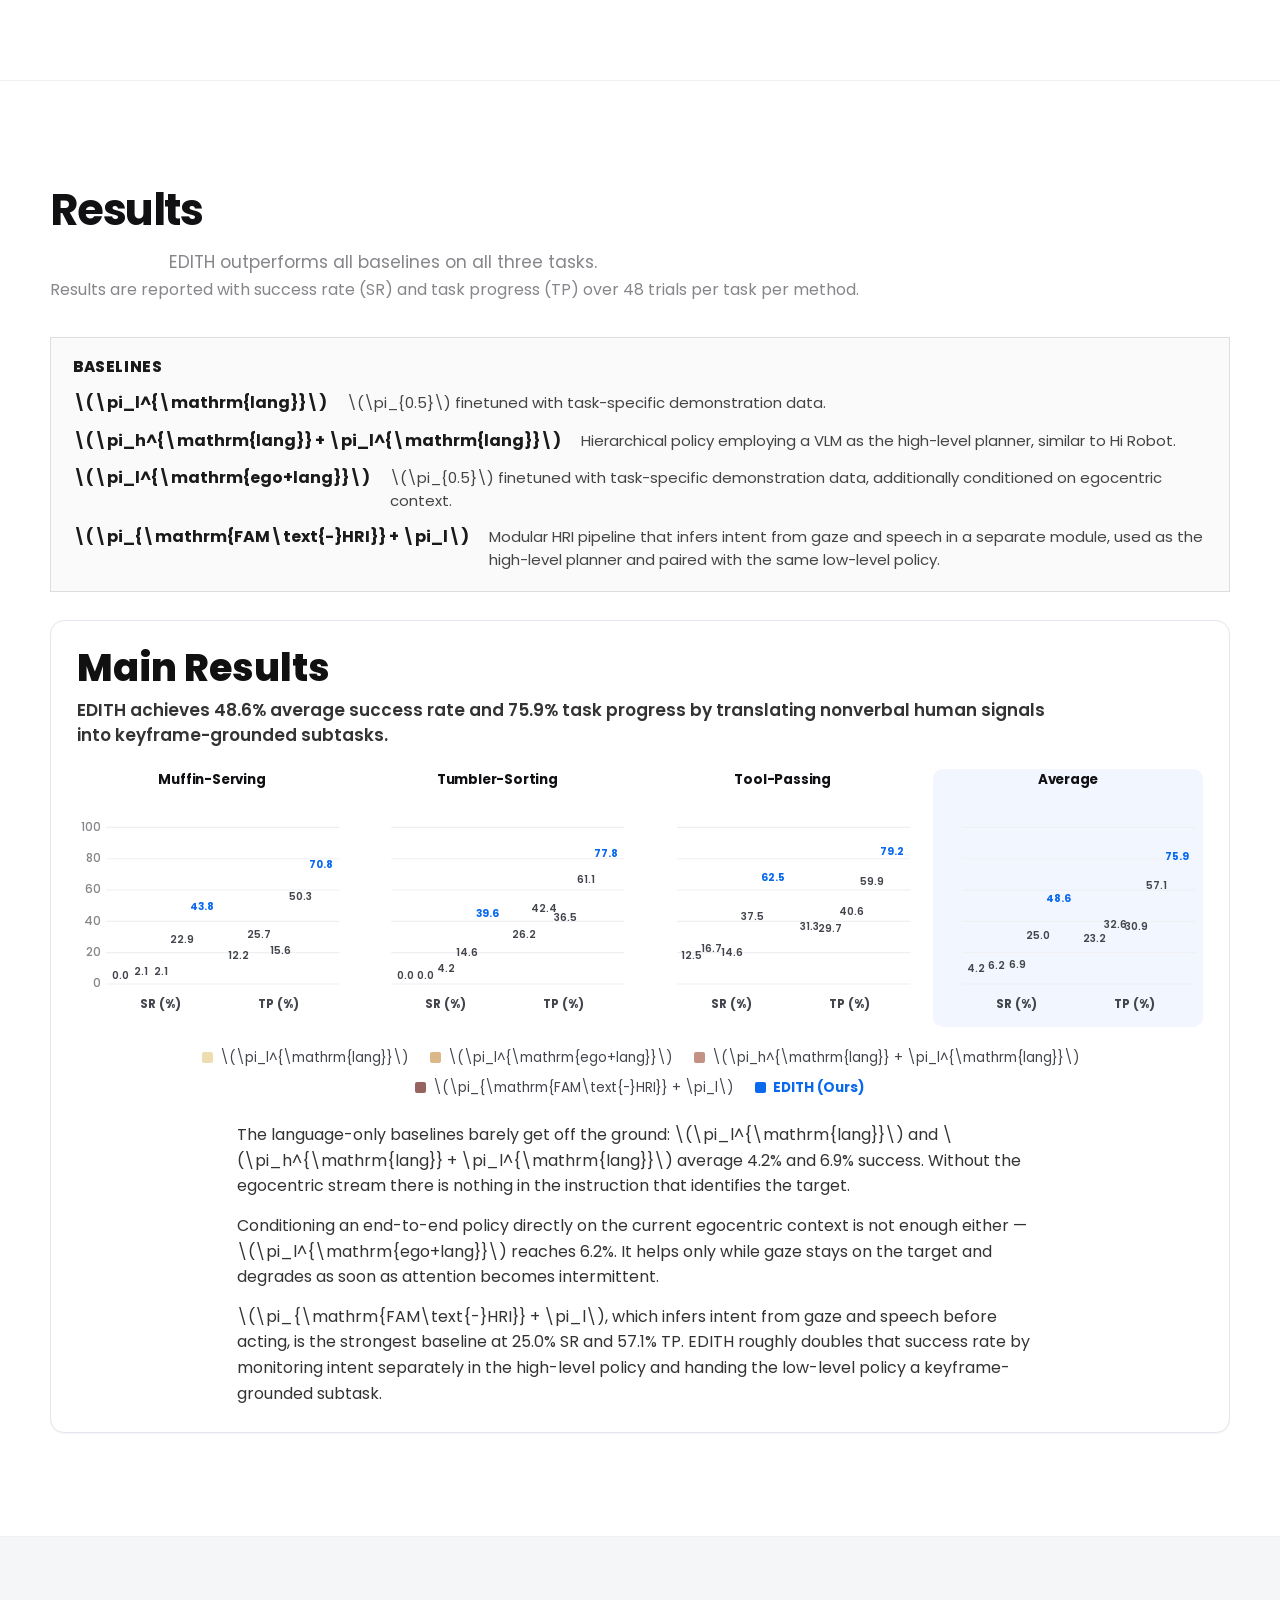
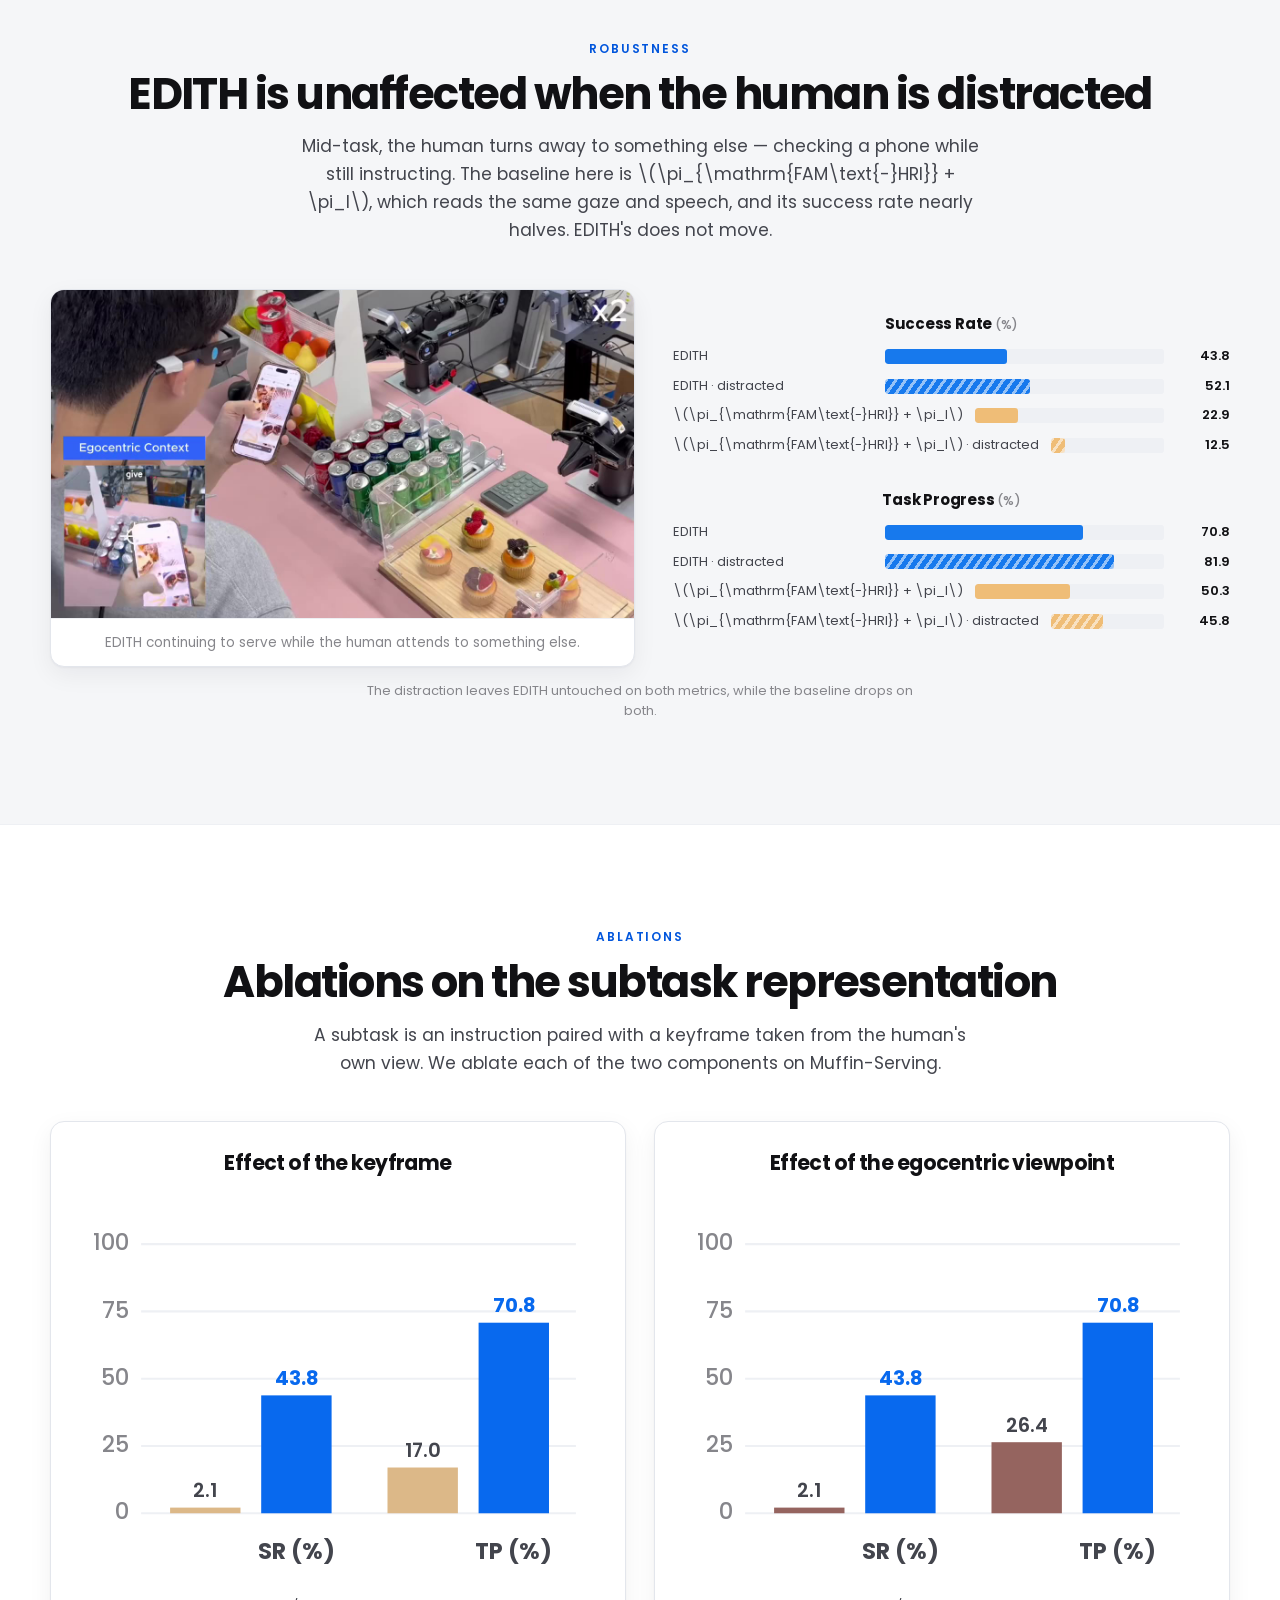
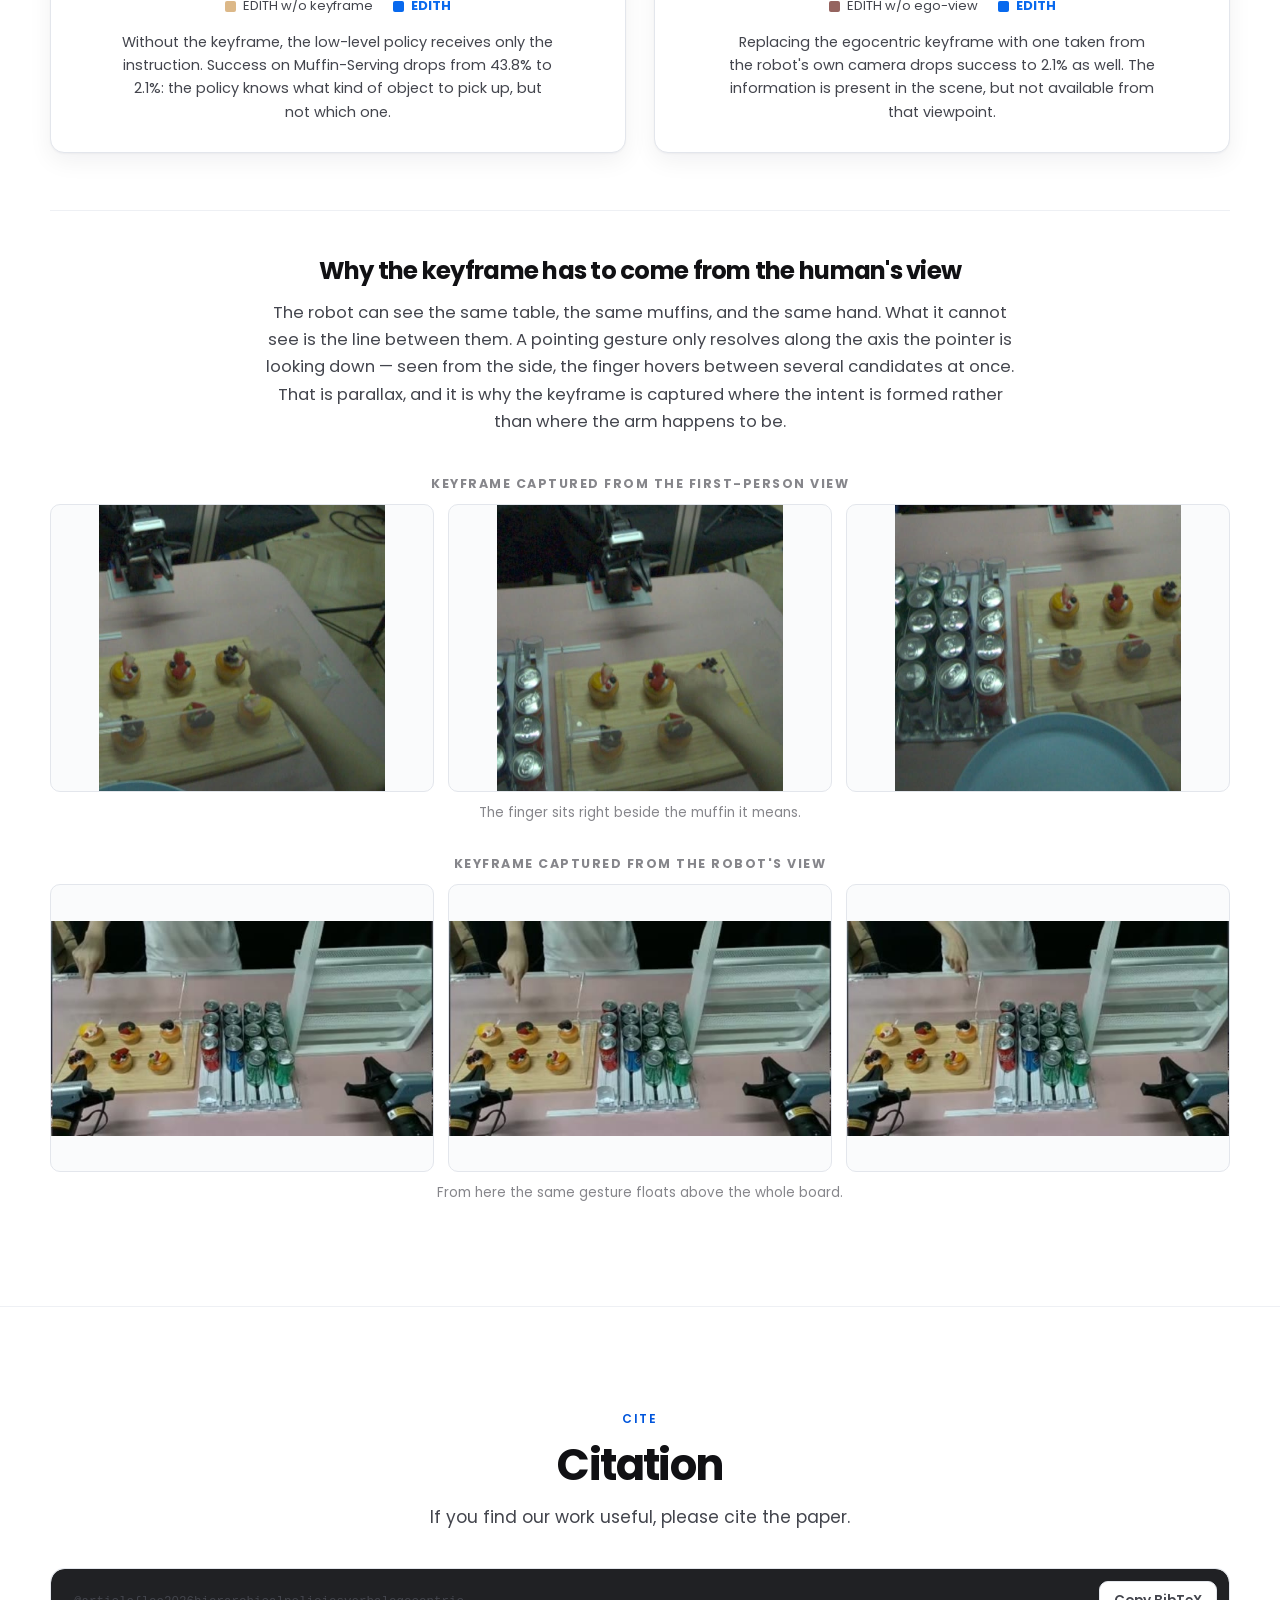
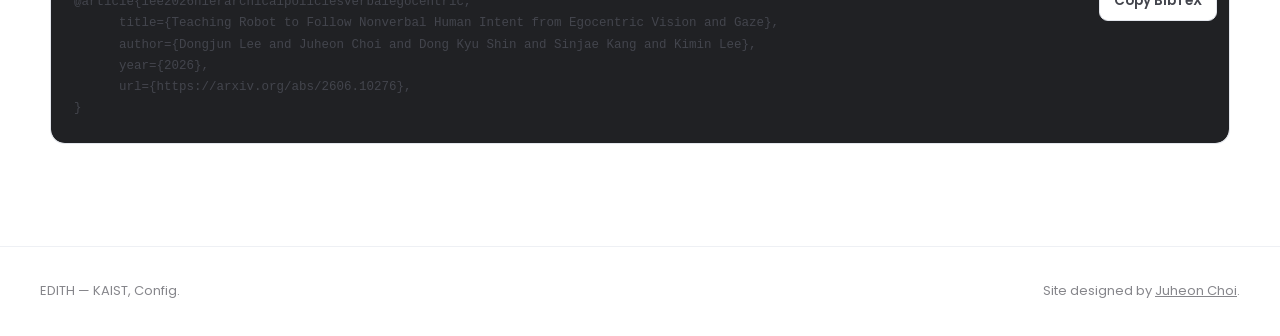
==== commit 6fa09ee2: "Drop the redundant "but" after "While" Co-Authored-By: Claude Opus 5 <noreply@anthropic.com>" ====
--- a/index.html
+++ b/index.html
@@ -214,7 +214,7 @@
             <h3>Using the framework yourself</h3>
             <p>
               While our experiments focus on learning policies that follow pointing and gaze-based
-              referring instructions, but the hardware framework itself is task-agnostic, and our
+              referring instructions, the hardware framework itself is task-agnostic, and our
               codebase supports both data collection and real-robot inference. It can be used for a
               range of human-robot interactive and collaborative settings, for example:
             </p>
